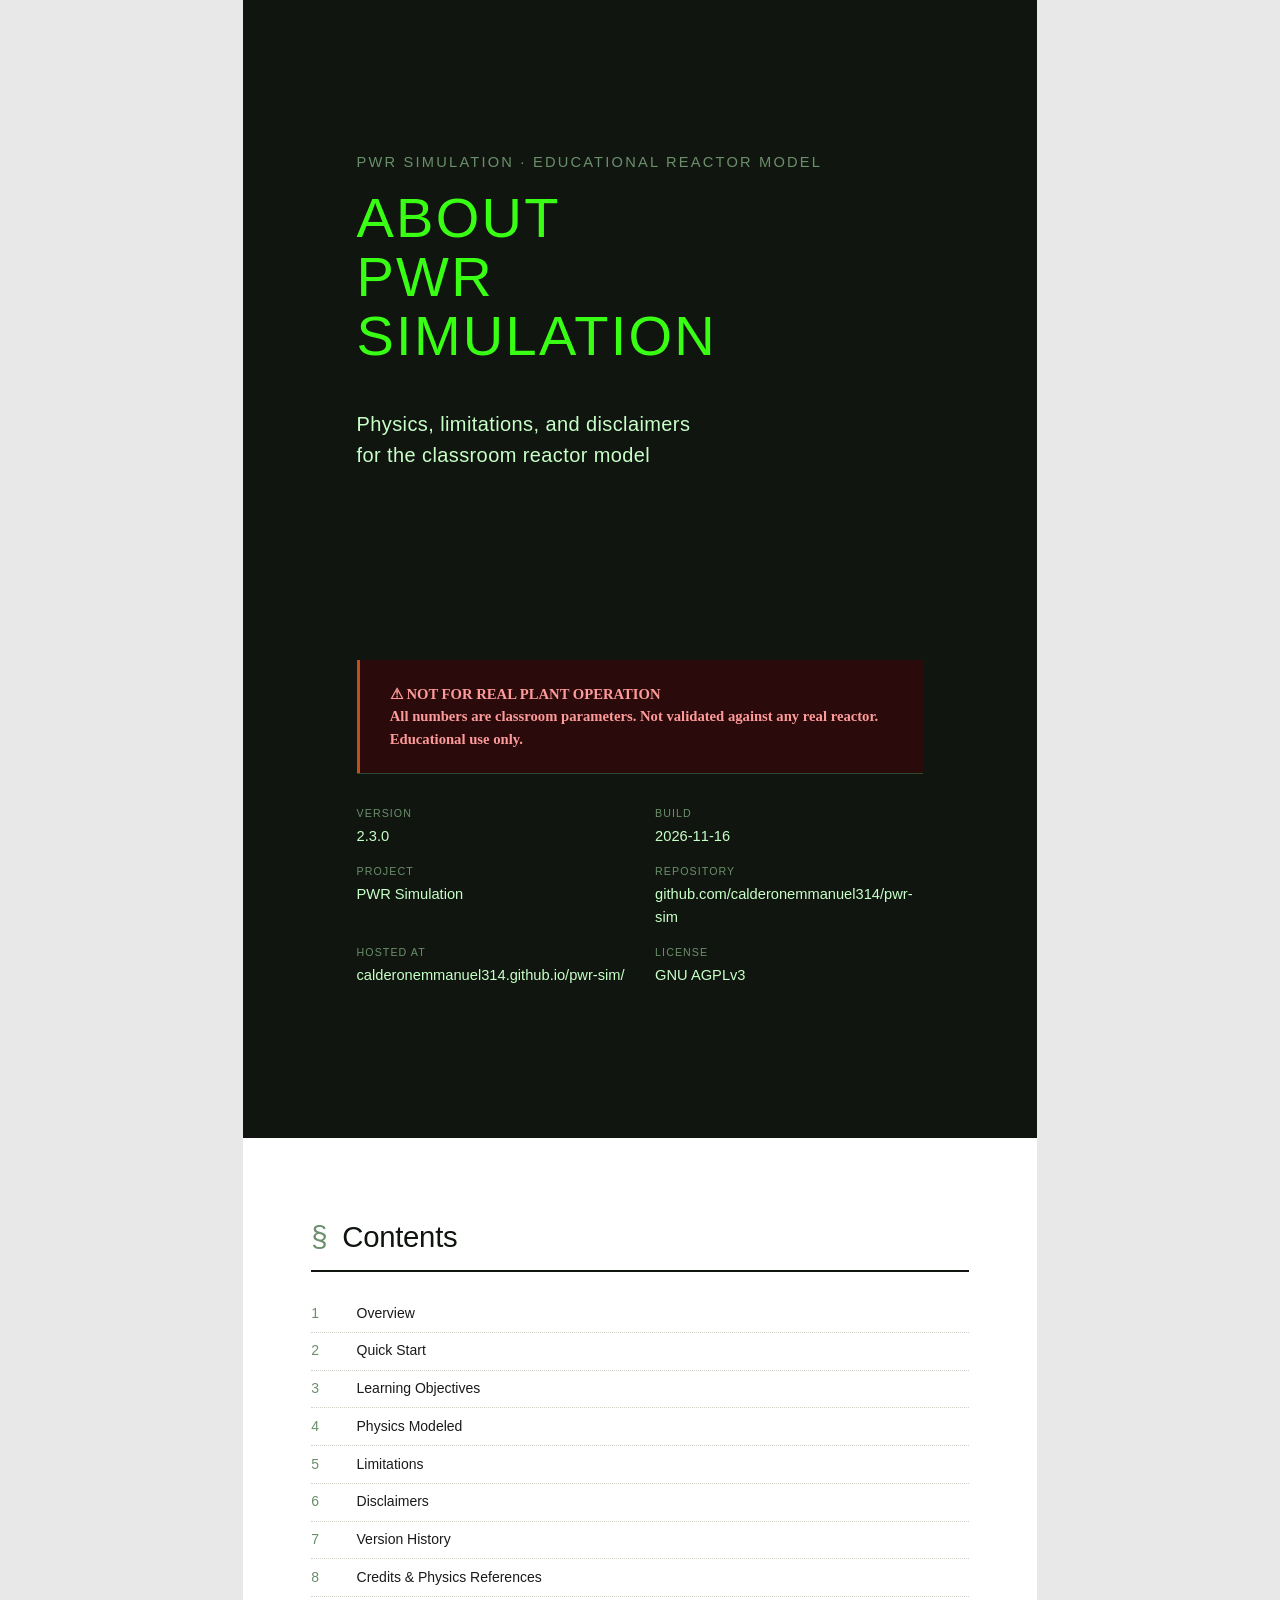
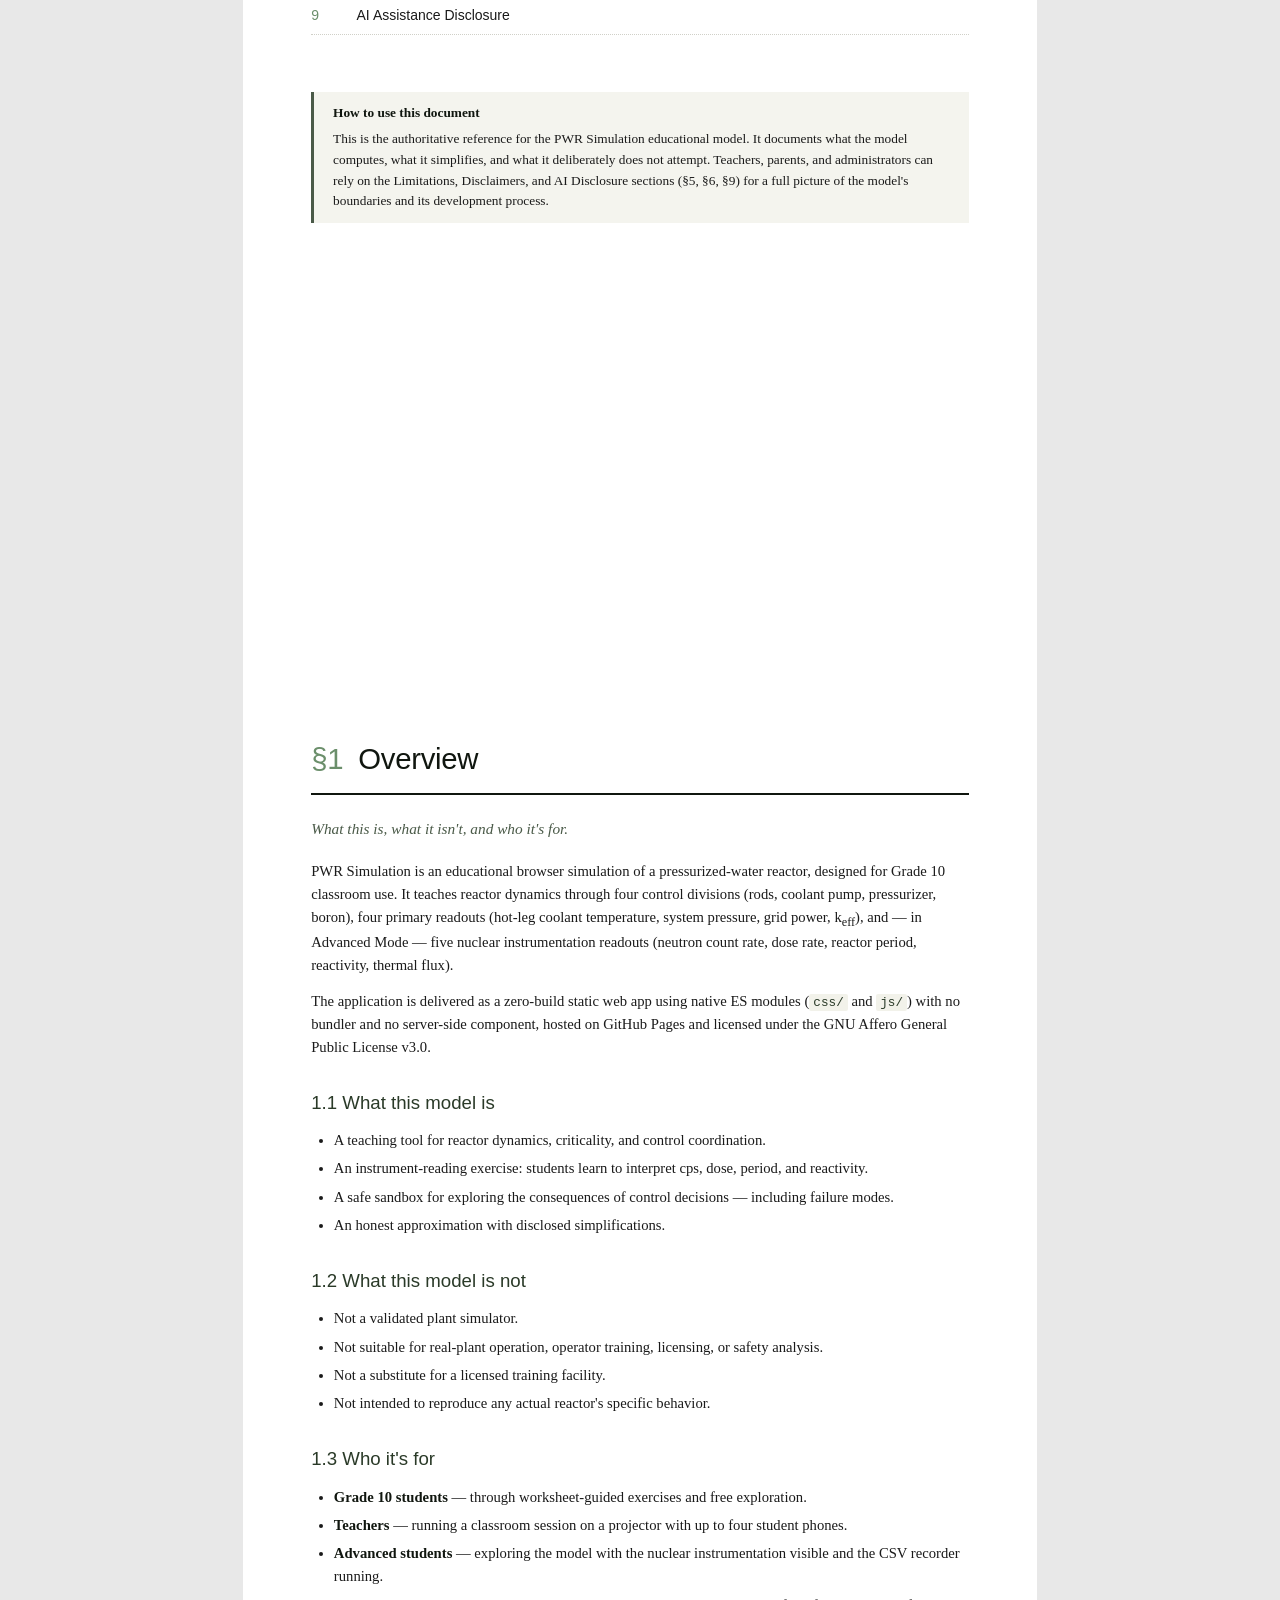
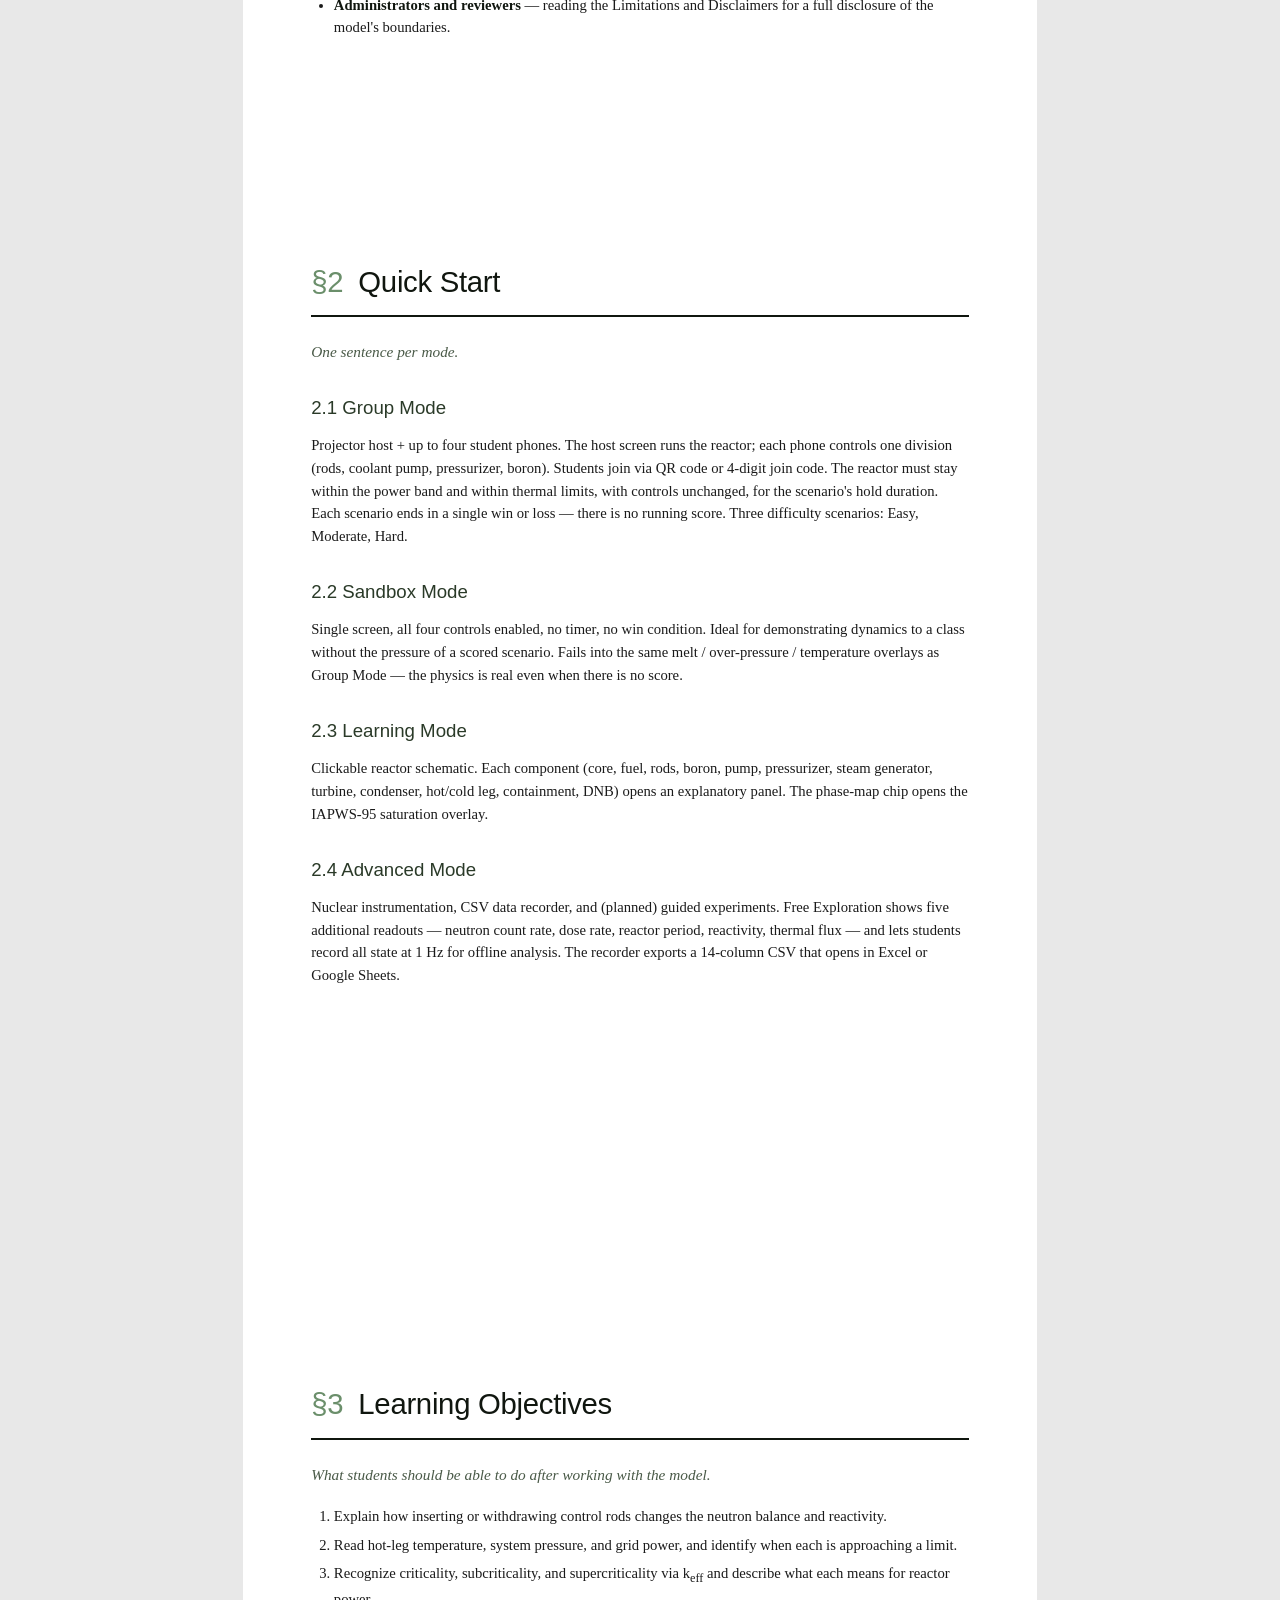
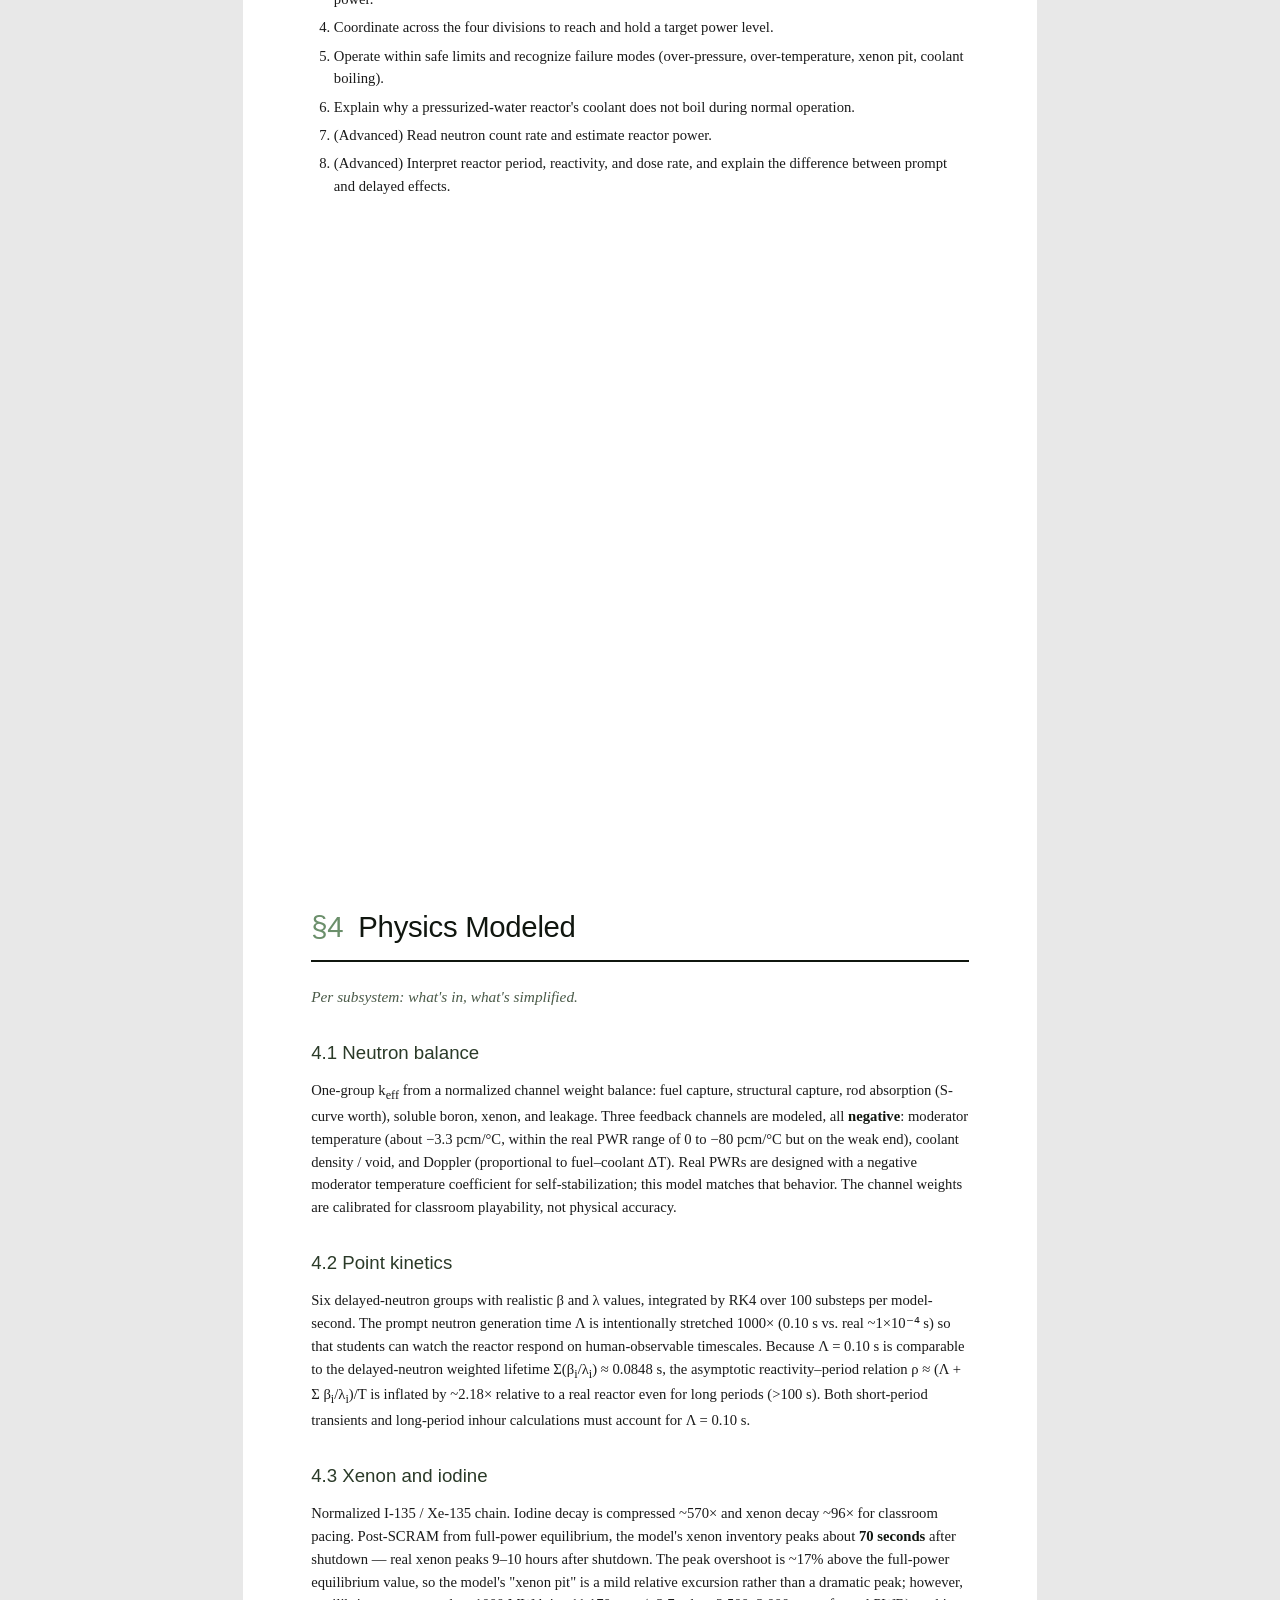
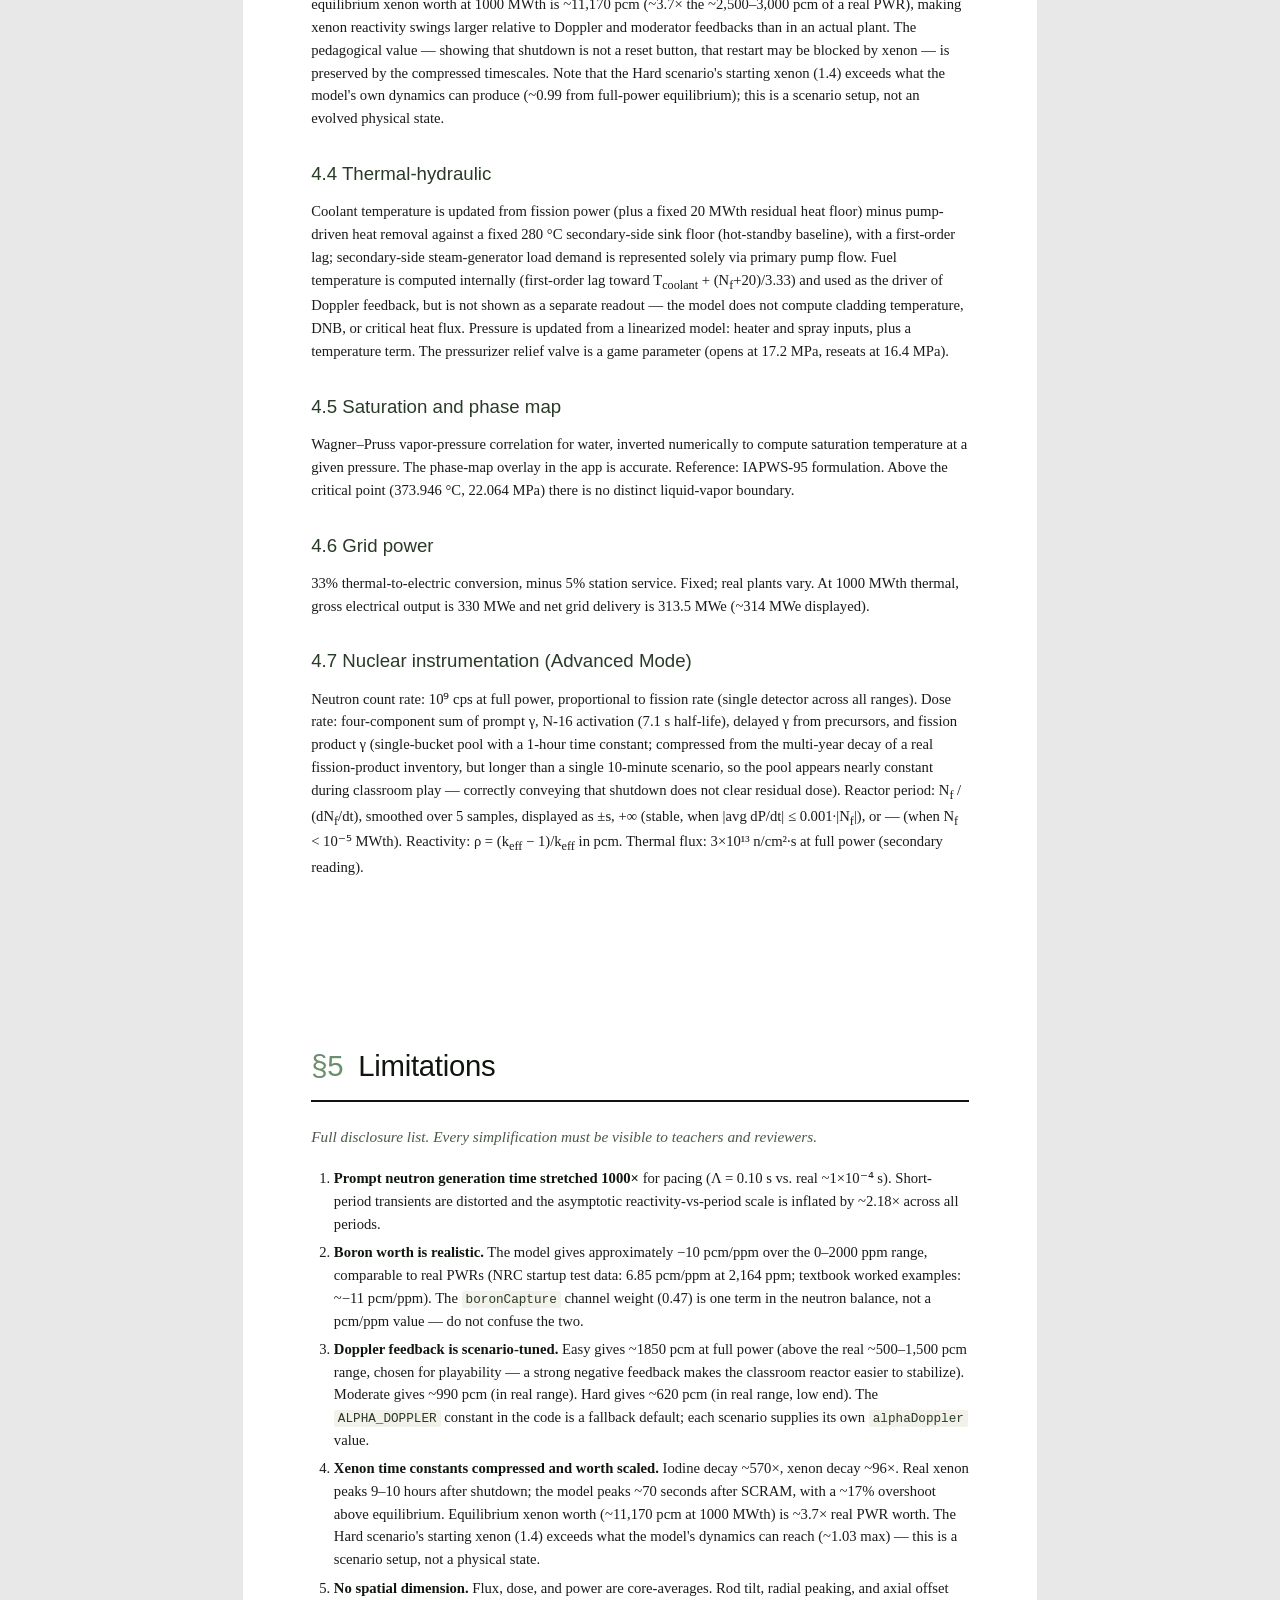
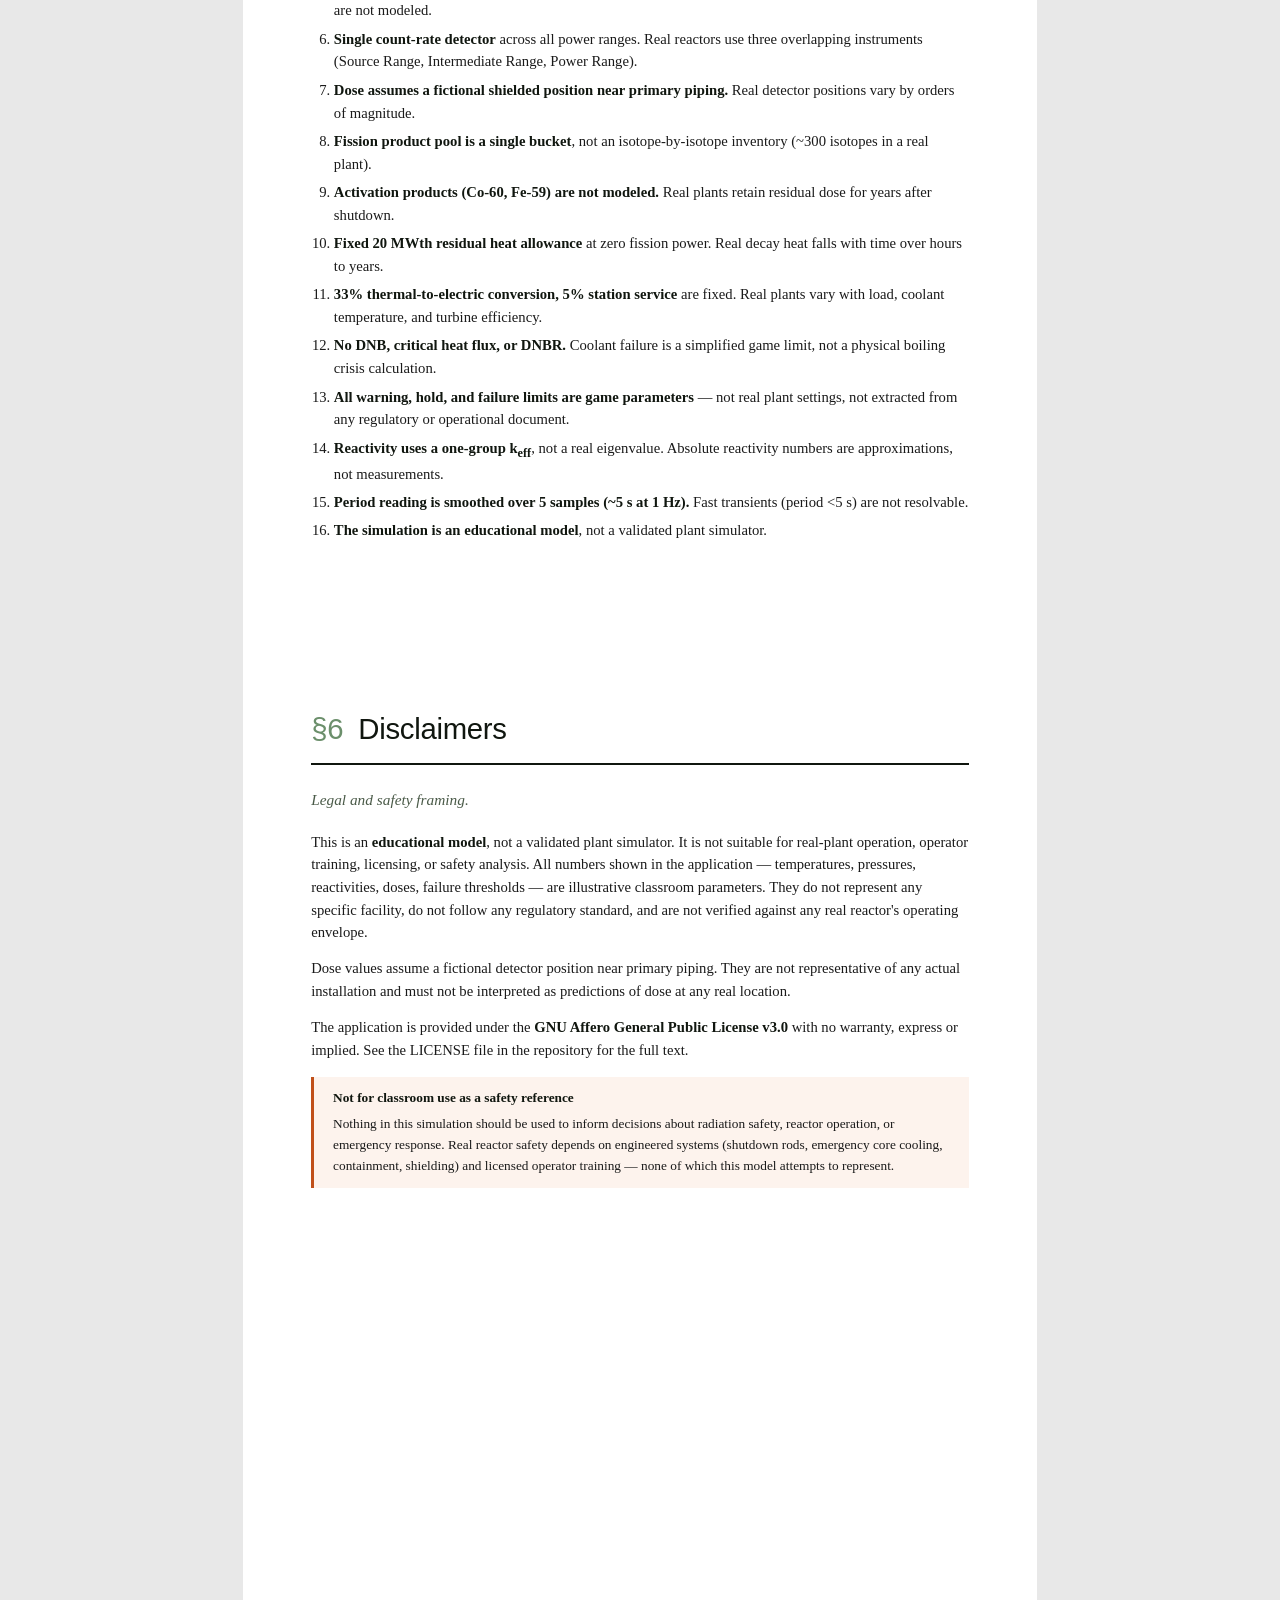
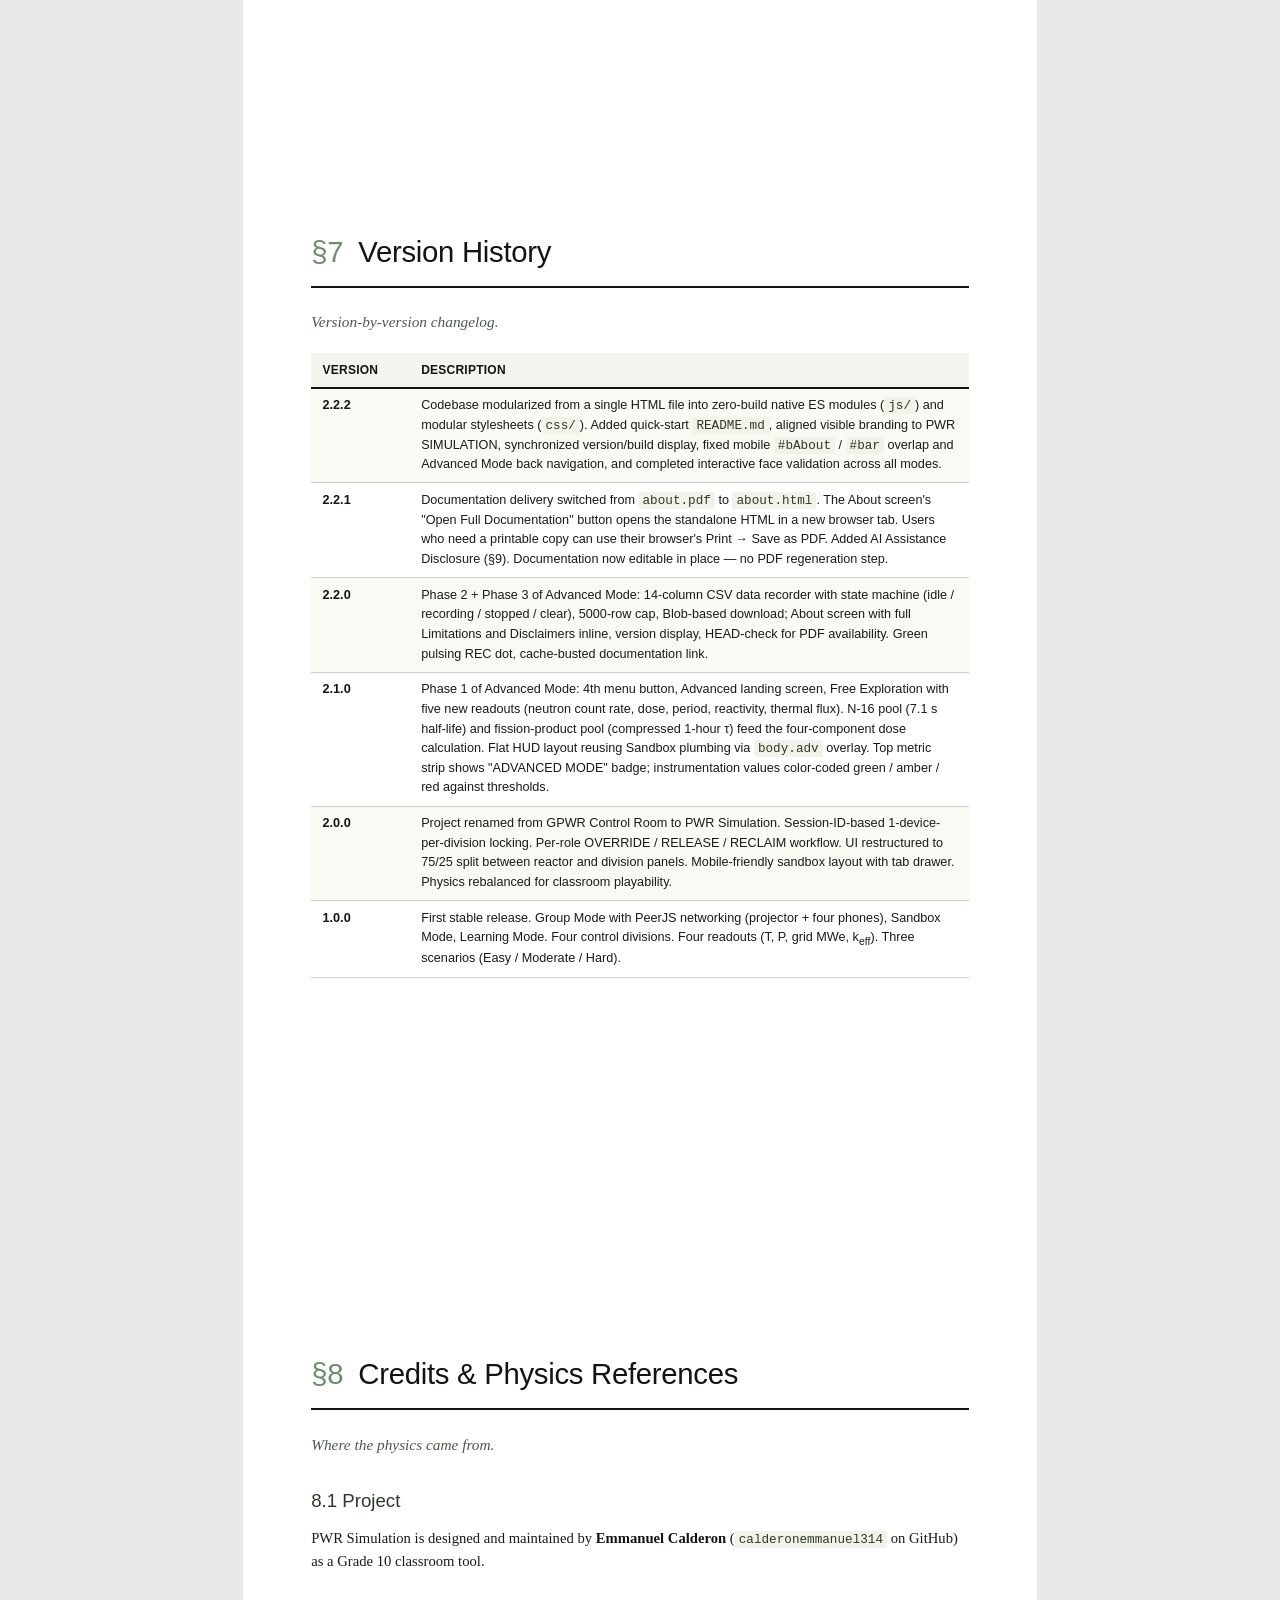
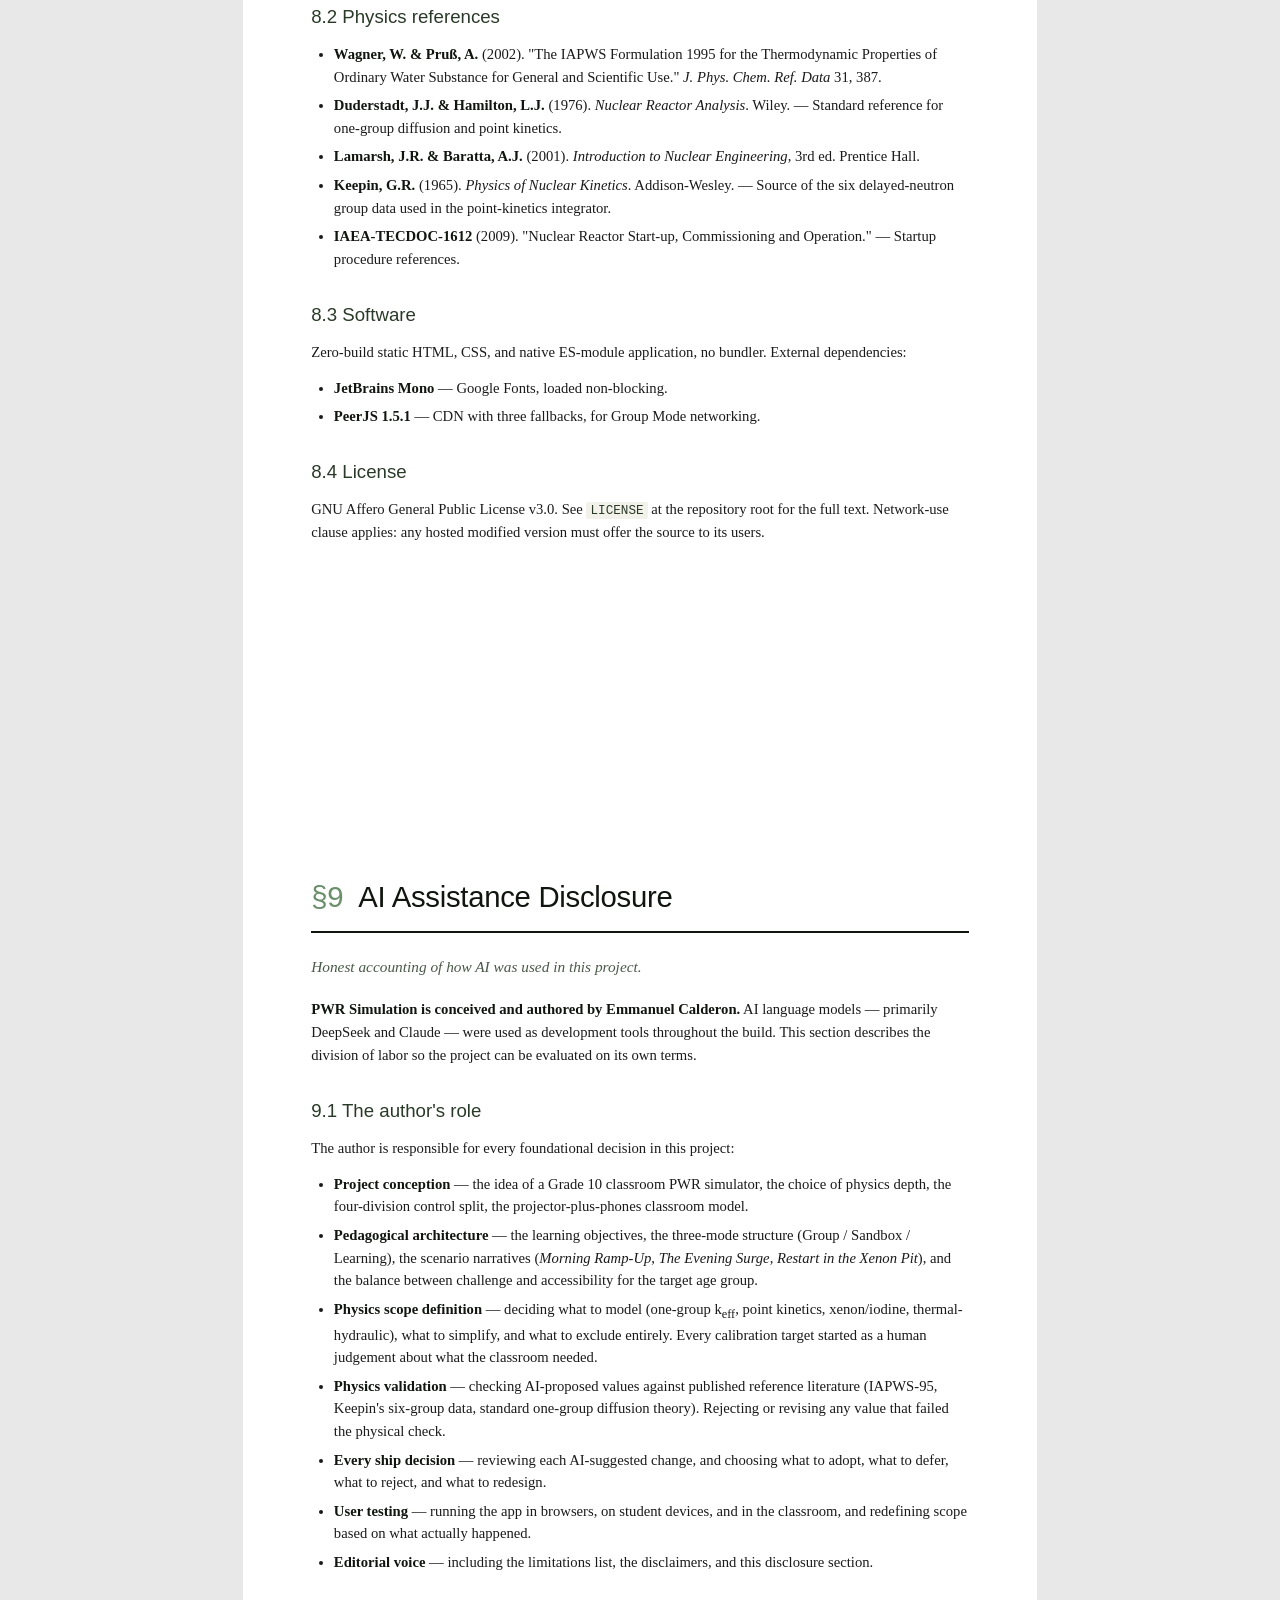
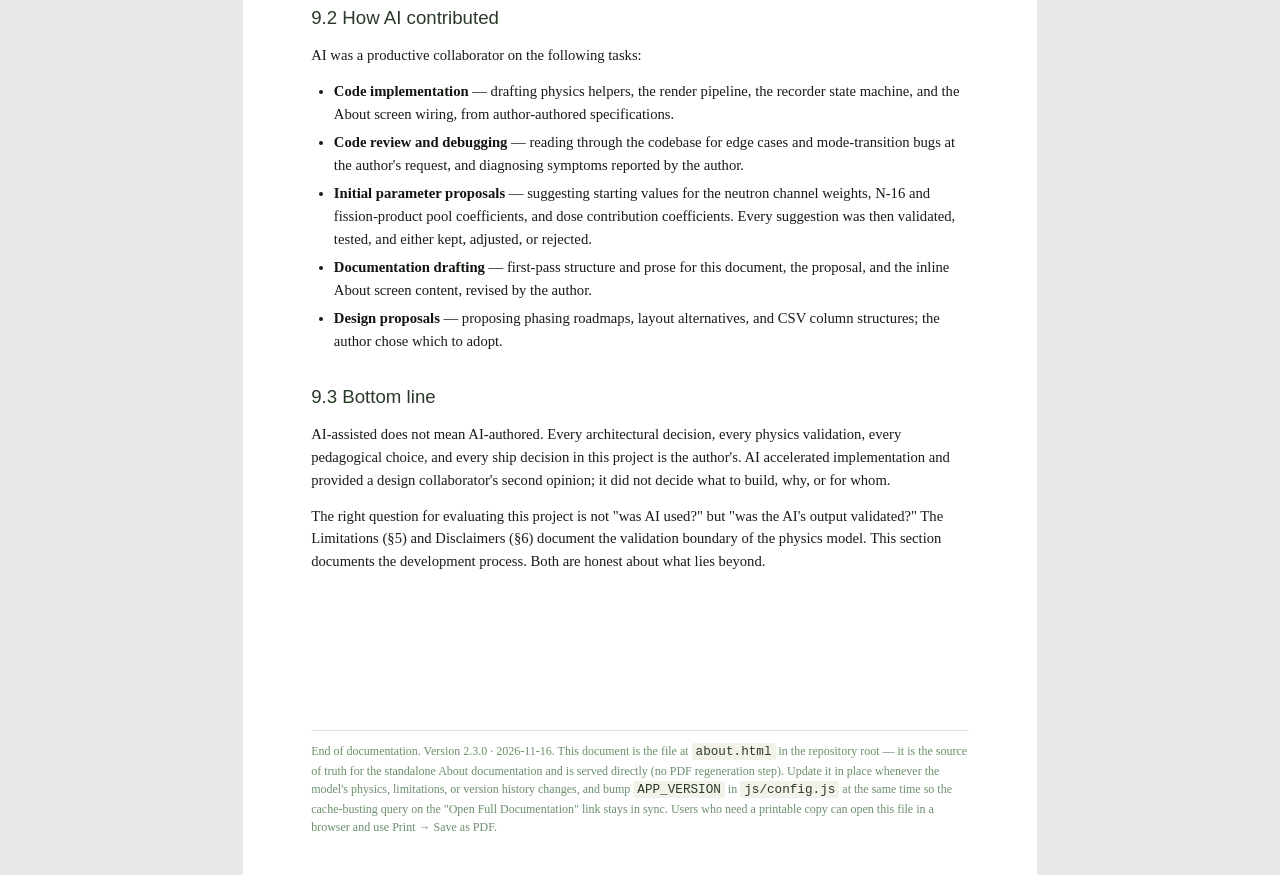
==== about.html @ 1489e822 "Update about.html" ====
<!DOCTYPE html>
<html lang="en">
<head>
<meta charset="utf-8">
<title>About PWR Simulation · Full Documentation</title>
<style>
@page { size: A4; margin: 20mm 18mm; }
@page :first { margin: 0; }
*{box-sizing:border-box}
html,body{margin:0;padding:0;background:#e8e8e8;color:#1a1a1a;
  font-family:'Charter','Georgia','Cambria','Times New Roman',serif;
  font-size:11pt;line-height:1.55}
.page{background:#fff;max-width:210mm;margin:0 auto;
  padding:20mm 18mm;min-height:297mm;page-break-after:always;position:relative}
.page:last-child{page-break-after:auto}
.cover{background:#10160f;color:#d8ffd8;display:flex;flex-direction:column;
  justify-content:center;padding:40mm 30mm;min-height:297mm;margin:0 auto;max-width:210mm}
.cover h1{font-family:Inter,Helvetica,Arial,sans-serif;font-size:42pt;font-weight:300;
  letter-spacing:.04em;margin:0 0 8mm 0;color:#39ff14;line-height:1.05}
.cover .subtitle{font-family:Inter,Helvetica,Arial,sans-serif;font-size:15pt;
  font-weight:400;color:#c8ffc8;margin:0 0 30mm 0;letter-spacing:.02em}
.cover .project{font-family:Inter,Helvetica,Arial,sans-serif;font-size:11pt;
  color:#6b8f6b;margin-bottom:4mm;letter-spacing:.15em;text-transform:uppercase}
.cover .meta{font-family:Inter,Helvetica,Arial,sans-serif;font-size:10pt;color:#9dbf9d;
  border-top:1px solid #2f4a2f;padding-top:8mm;margin-top:auto;
  display:grid;grid-template-columns:1fr 1fr;gap:4mm 8mm}
.cover .meta div{display:flex;flex-direction:column}
.cover .meta span:first-child{color:#6b8f6b;font-size:8pt;letter-spacing:.1em;
  text-transform:uppercase;margin-bottom:1mm}
.cover .meta span:last-child{color:#c8ffc8;font-size:11pt}
.cover .warn{background:#2a0a0a;border-left:3px solid #c0501a;
  padding:6mm 8mm;margin:20mm 0 0 0;color:#ff9a9a;font-weight:600;font-size:11pt}
h1,h2,h3,h4{font-family:Inter,Helvetica,Arial,sans-serif;color:#10160f;
  page-break-after:avoid;page-break-inside:avoid}
h1{font-size:22pt;font-weight:300;margin:0 0 6mm 0;padding-bottom:3mm;
  border-bottom:2px solid #10160f;letter-spacing:-.01em}
h1 .num{color:#6b8f6b;font-weight:300;margin-right:4mm}
h2{font-size:14pt;font-weight:500;margin:8mm 0 3mm 0;color:#2a3a28}
h3{font-size:11.5pt;font-weight:600;margin:6mm 0 2mm 0;color:#3a4a38}
p{margin:0 0 3.5mm 0;orphans:3;widows:3}
ul,ol{margin:0 0 3.5mm 0;padding-left:6mm}
li{margin-bottom:1.5mm}
strong{color:#10160f}
em{font-style:italic}
.toc{font-family:Inter,Helvetica,Arial,sans-serif;font-size:10.5pt}
.toc ol{list-style:none;padding:0;margin:0}
.toc ol > li{display:flex;justify-content:space-between;padding:2mm 0;
  border-bottom:1px dotted #d0d0c8;margin:0}
.toc ol > li .num{color:#6b8f6b;margin-right:4mm;min-width:8mm}
.toc ol > li .title{flex:1}
table{width:100%;border-collapse:collapse;font-family:Inter,Helvetica,Arial,sans-serif;
  font-size:9.5pt;margin:3mm 0 5mm 0;page-break-inside:avoid}
th,td{padding:2mm 3mm;text-align:left;border-bottom:1px solid #d0d0c8;vertical-align:top}
th{background:#f4f4ee;font-weight:600;color:#10160f;font-size:9pt;
  letter-spacing:.02em;text-transform:uppercase;border-bottom:2px solid #10160f}
tr:nth-child(even) td{background:#fafaf5}
code{font-family:'SF Mono','Menlo','Consolas',monospace;font-size:9.5pt;
  background:#f2f2ea;padding:1px 4px;border-radius:2px;color:#2a3a28}
pre{font-family:'SF Mono','Menlo','Consolas',monospace;font-size:9pt;line-height:1.45;
  background:#f7f7f0;border:1px solid #e0e0d5;border-left:3px solid #10160f;
  padding:3mm 4mm;margin:3mm 0 4mm 0;overflow-x:auto;page-break-inside:avoid;
  white-space:pre;color:#1a1a1a}
.callout{background:#f4f4ee;border-left:3px solid #4a5a48;padding:3mm 5mm;
  margin:4mm 0;font-size:10pt;page-break-inside:avoid}
.callout.warning{border-left-color:#c0501a;background:#fdf3ed}
.callout strong{display:block;margin-bottom:1.5mm;font-size:10pt}
.section-intro{font-size:11.5pt;color:#4a5a48;margin-bottom:5mm;font-style:italic}
.footnote{font-size:9pt;color:#6b8f6b;border-top:1px solid #e0e0d5;
  padding-top:3mm;margin-top:8mm}
@media print {
  body{background:#fff}
  .page{margin:0;padding:0}
  .cover{margin:0}
  a{color:inherit;text-decoration:none}
}
</style>
</head>
<body>

<!-- COVER -->
<div class="cover">
  <div class="project">PWR Simulation · Educational Reactor Model</div>
  <h1>ABOUT<br>PWR<br>SIMULATION</h1>
  <div class="subtitle">Physics, limitations, and disclaimers<br>for the classroom reactor model</div>
  <div class="warn">
    ⚠ NOT FOR REAL PLANT OPERATION<br>
    All numbers are classroom parameters. Not validated against any real reactor. Educational use only.
  </div>
  <div class="meta">
    <div><span>Version</span><span>2.3.0</span></div>
    <div><span>Build</span><span>2026-11-16</span></div>
    <div><span>Project</span><span>PWR Simulation</span></div>
    <div><span>Repository</span><span>github.com/calderonemmanuel314/pwr-sim</span></div>
    <div><span>Hosted at</span><span>calderonemmanuel314.github.io/pwr-sim/</span></div>
    <div><span>License</span><span>GNU AGPLv3</span></div>
  </div>
</div>

<!-- TOC -->
<div class="page">
  <h1><span class="num">§</span>Contents</h1>
  <div class="toc">
    <ol>
      <li><span class="num">1</span><span class="title">Overview</span></li>
      <li><span class="num">2</span><span class="title">Quick Start</span></li>
      <li><span class="num">3</span><span class="title">Learning Objectives</span></li>
      <li><span class="num">4</span><span class="title">Physics Modeled</span></li>
      <li><span class="num">5</span><span class="title">Limitations</span></li>
      <li><span class="num">6</span><span class="title">Disclaimers</span></li>
      <li><span class="num">7</span><span class="title">Version History</span></li>
      <li><span class="num">8</span><span class="title">Credits &amp; Physics References</span></li>
      <li><span class="num">9</span><span class="title">AI Assistance Disclosure</span></li>
    </ol>
  </div>
  <div class="callout" style="margin-top:15mm">
    <strong>How to use this document</strong>
    This is the authoritative reference for the PWR Simulation educational model. It documents what the model computes, what it simplifies, and what it deliberately does not attempt. Teachers, parents, and administrators can rely on the Limitations, Disclaimers, and AI Disclosure sections (§5, §6, §9) for a full picture of the model's boundaries and its development process.
  </div>
</div>

<!-- §1 -->
<div class="page">
  <h1><span class="num">§1</span>Overview</h1>
  <p class="section-intro">What this is, what it isn't, and who it's for.</p>
  <p>PWR Simulation is an educational browser simulation of a pressurized-water reactor, designed for Grade 10 classroom use. It teaches reactor dynamics through four control divisions (rods, coolant pump, pressurizer, boron), four primary readouts (hot-leg coolant temperature, system pressure, grid power, k<sub>eff</sub>), and — in Advanced Mode — five nuclear instrumentation readouts (neutron count rate, dose rate, reactor period, reactivity, thermal flux).</p>
  <p>The application is delivered as a zero-build static web app using native ES modules (<code>css/</code> and <code>js/</code>) with no bundler and no server-side component, hosted on GitHub Pages and licensed under the GNU Affero General Public License v3.0.</p>
  <h2>1.1 What this model is</h2>
  <ul>
    <li>A teaching tool for reactor dynamics, criticality, and control coordination.</li>
    <li>An instrument-reading exercise: students learn to interpret cps, dose, period, and reactivity.</li>
    <li>A safe sandbox for exploring the consequences of control decisions — including failure modes.</li>
    <li>An honest approximation with disclosed simplifications.</li>
  </ul>
  <h2>1.2 What this model is not</h2>
  <ul>
    <li>Not a validated plant simulator.</li>
    <li>Not suitable for real-plant operation, operator training, licensing, or safety analysis.</li>
    <li>Not a substitute for a licensed training facility.</li>
    <li>Not intended to reproduce any actual reactor's specific behavior.</li>
  </ul>
  <h2>1.3 Who it's for</h2>
  <ul>
    <li><strong>Grade 10 students</strong> — through worksheet-guided exercises and free exploration.</li>
    <li><strong>Teachers</strong> — running a classroom session on a projector with up to four student phones.</li>
    <li><strong>Advanced students</strong> — exploring the model with the nuclear instrumentation visible and the CSV recorder running.</li>
    <li><strong>Administrators and reviewers</strong> — reading the Limitations and Disclaimers for a full disclosure of the model's boundaries.</li>
  </ul>
</div>

<!-- §2 -->
<div class="page">
  <h1><span class="num">§2</span>Quick Start</h1>
  <p class="section-intro">One sentence per mode.</p>
  <h2>2.1 Group Mode</h2>
  <p>Projector host + up to four student phones. The host screen runs the reactor; each phone controls one division (rods, coolant pump, pressurizer, boron). Students join via QR code or 4-digit join code. The reactor must stay within the power band and within thermal limits, with controls unchanged, for the scenario's hold duration. Each scenario ends in a single win or loss — there is no running score. Three difficulty scenarios: Easy, Moderate, Hard.</p>
  <h2>2.2 Sandbox Mode</h2>
  <p>Single screen, all four controls enabled, no timer, no win condition. Ideal for demonstrating dynamics to a class without the pressure of a scored scenario. Fails into the same melt / over-pressure / temperature overlays as Group Mode — the physics is real even when there is no score.</p>
  <h2>2.3 Learning Mode</h2>
  <p>Clickable reactor schematic. Each component (core, fuel, rods, boron, pump, pressurizer, steam generator, turbine, condenser, hot/cold leg, containment, DNB) opens an explanatory panel. The phase-map chip opens the IAPWS-95 saturation overlay.</p>
  <h2>2.4 Advanced Mode</h2>
  <p>Nuclear instrumentation, CSV data recorder, and (planned) guided experiments. Free Exploration shows five additional readouts — neutron count rate, dose rate, reactor period, reactivity, thermal flux — and lets students record all state at 1 Hz for offline analysis. The recorder exports a 14-column CSV that opens in Excel or Google Sheets.</p>
</div>

<!-- §3 -->
<div class="page">
  <h1><span class="num">§3</span>Learning Objectives</h1>
  <p class="section-intro">What students should be able to do after working with the model.</p>
  <ol>
    <li>Explain how inserting or withdrawing control rods changes the neutron balance and reactivity.</li>
    <li>Read hot-leg temperature, system pressure, and grid power, and identify when each is approaching a limit.</li>
    <li>Recognize criticality, subcriticality, and supercriticality via k<sub>eff</sub> and describe what each means for reactor power.</li>
    <li>Coordinate across the four divisions to reach and hold a target power level.</li>
    <li>Operate within safe limits and recognize failure modes (over-pressure, over-temperature, xenon pit, coolant boiling).</li>
    <li>Explain why a pressurized-water reactor's coolant does not boil during normal operation.</li>
    <li>(Advanced) Read neutron count rate and estimate reactor power.</li>
    <li>(Advanced) Interpret reactor period, reactivity, and dose rate, and explain the difference between prompt and delayed effects.</li>
  </ol>
</div>

<!-- §4 -->
<div class="page">
  <h1><span class="num">§4</span>Physics Modeled</h1>
  <p class="section-intro">Per subsystem: what's in, what's simplified.</p>
  <h2>4.1 Neutron balance</h2>
  <p>One-group k<sub>eff</sub> from a normalized channel weight balance: fuel capture, structural capture, rod absorption (S-curve worth), soluble boron, xenon, and leakage. Three feedback channels are modeled, all <strong>negative</strong>: moderator temperature (about −3.3 pcm/°C, within the real PWR range of 0 to −80 pcm/°C but on the weak end), coolant density / void, and Doppler (proportional to fuel–coolant ΔT). Real PWRs are designed with a negative moderator temperature coefficient for self-stabilization; this model matches that behavior. The channel weights are calibrated for classroom playability, not physical accuracy.</p>
  <h2>4.2 Point kinetics</h2>
  <p>Six delayed-neutron groups with realistic β and λ values, integrated by RK4 over 100 substeps per model-second. The prompt neutron generation time Λ is intentionally stretched 1000× (0.10 s vs. real ~1×10⁻⁴ s) so that students can watch the reactor respond on human-observable timescales. Because Λ = 0.10 s is comparable to the delayed-neutron weighted lifetime Σ(β<sub>i</sub>/λ<sub>i</sub>) ≈ 0.0848 s, the asymptotic reactivity–period relation ρ ≈ (Λ + Σ β<sub>i</sub>/λ<sub>i</sub>)/T is inflated by ~2.18× relative to a real reactor even for long periods (&gt;100 s). Both short-period transients and long-period inhour calculations must account for Λ = 0.10 s.</p>
  <h2>4.3 Xenon and iodine</h2>
  <p>Normalized I-135 / Xe-135 chain. Iodine decay is compressed ~570× and xenon decay ~96× for classroom pacing. Post-SCRAM from full-power equilibrium, the model's xenon inventory peaks about <strong>70 seconds</strong> after shutdown — real xenon peaks 9–10 hours after shutdown. The peak overshoot is ~17% above the full-power equilibrium value, so the model's "xenon pit" is a mild relative excursion rather than a dramatic peak; however, equilibrium xenon worth at 1000 MWth is ~11,170 pcm (~3.7× the ~2,500–3,000 pcm of a real PWR), making xenon reactivity swings larger relative to Doppler and moderator feedbacks than in an actual plant. The pedagogical value — showing that shutdown is not a reset button, that restart may be blocked by xenon — is preserved by the compressed timescales. Note that the Hard scenario's starting xenon (1.4) exceeds what the model's own dynamics can produce (~0.99 from full-power equilibrium); this is a scenario setup, not an evolved physical state.</p>
  <h2>4.4 Thermal-hydraulic</h2>
  <p>Coolant temperature is updated from fission power (plus a fixed 20 MWth residual heat floor) minus pump-driven heat removal against a fixed 280 °C secondary-side sink floor (hot-standby baseline), with a first-order lag; secondary-side steam-generator load demand is represented solely via primary pump flow. Fuel temperature is computed internally (first-order lag toward T<sub>coolant</sub> + (N<sub>f</sub>+20)/3.33) and used as the driver of Doppler feedback, but is not shown as a separate readout — the model does not compute cladding temperature, DNB, or critical heat flux. Pressure is updated from a linearized model: heater and spray inputs, plus a temperature term. The pressurizer relief valve is a game parameter (opens at 17.2 MPa, reseats at 16.4 MPa).</p>
  <h2>4.5 Saturation and phase map</h2>
  <p>Wagner–Pruss vapor-pressure correlation for water, inverted numerically to compute saturation temperature at a given pressure. The phase-map overlay in the app is accurate. Reference: IAPWS-95 formulation. Above the critical point (373.946 °C, 22.064 MPa) there is no distinct liquid-vapor boundary.</p>
  <h2>4.6 Grid power</h2>
  <p>33% thermal-to-electric conversion, minus 5% station service. Fixed; real plants vary. At 1000 MWth thermal, gross electrical output is 330 MWe and net grid delivery is 313.5 MWe (~314 MWe displayed).</p>
  <h2>4.7 Nuclear instrumentation (Advanced Mode)</h2>
  <p>Neutron count rate: 10⁹ cps at full power, proportional to fission rate (single detector across all ranges). Dose rate: four-component sum of prompt γ, N-16 activation (7.1 s half-life), delayed γ from precursors, and fission product γ (single-bucket pool with a 1-hour time constant; compressed from the multi-year decay of a real fission-product inventory, but longer than a single 10-minute scenario, so the pool appears nearly constant during classroom play — correctly conveying that shutdown does not clear residual dose). Reactor period: N<sub>f</sub> / (dN<sub>f</sub>/dt), smoothed over 5 samples, displayed as ±s, +∞ (stable, when |avg dP/dt| ≤ 0.001·|N<sub>f</sub>|), or — (when N<sub>f</sub> &lt; 10⁻⁵ MWth). Reactivity: ρ = (k<sub>eff</sub> − 1)/k<sub>eff</sub> in pcm. Thermal flux: 3×10¹³ n/cm²·s at full power (secondary reading).</p>
</div>

<!-- §5 -->
<div class="page">
  <h1><span class="num">§5</span>Limitations</h1>
  <p class="section-intro">Full disclosure list. Every simplification must be visible to teachers and reviewers.</p>
  <ol>
    <li><strong>Prompt neutron generation time stretched 1000×</strong> for pacing (Λ = 0.10 s vs. real ~1×10⁻⁴ s). Short-period transients are distorted and the asymptotic reactivity-vs-period scale is inflated by ~2.18× across all periods.</li>
    <li><strong>Boron worth is realistic.</strong> The model gives approximately −10 pcm/ppm over the 0–2000 ppm range, comparable to real PWRs (NRC startup test data: 6.85 pcm/ppm at 2,164 ppm; textbook worked examples: ~−11 pcm/ppm). The <code>boronCapture</code> channel weight (0.47) is one term in the neutron balance, not a pcm/ppm value — do not confuse the two.</li>
    <li><strong>Doppler feedback is scenario-tuned.</strong> Easy gives ~1850 pcm at full power (above the real ~500–1,500 pcm range, chosen for playability — a strong negative feedback makes the classroom reactor easier to stabilize). Moderate gives ~990 pcm (in real range). Hard gives ~620 pcm (in real range, low end). The <code>ALPHA_DOPPLER</code> constant in the code is a fallback default; each scenario supplies its own <code>alphaDoppler</code> value.</li>
    <li><strong>Xenon time constants compressed and worth scaled.</strong> Iodine decay ~570×, xenon decay ~96×. Real xenon peaks 9–10 hours after shutdown; the model peaks ~70 seconds after SCRAM, with a ~17% overshoot above equilibrium. Equilibrium xenon worth (~11,170 pcm at 1000 MWth) is ~3.7× real PWR worth. The Hard scenario's starting xenon (1.4) exceeds what the model's dynamics can reach (~1.03 max) — this is a scenario setup, not a physical state.</li>
    <li><strong>No spatial dimension.</strong> Flux, dose, and power are core-averages. Rod tilt, radial peaking, and axial offset are not modeled.</li>
    <li><strong>Single count-rate detector</strong> across all power ranges. Real reactors use three overlapping instruments (Source Range, Intermediate Range, Power Range).</li>
    <li><strong>Dose assumes a fictional shielded position near primary piping.</strong> Real detector positions vary by orders of magnitude.</li>
    <li><strong>Fission product pool is a single bucket</strong>, not an isotope-by-isotope inventory (~300 isotopes in a real plant).</li>
    <li><strong>Activation products (Co-60, Fe-59) are not modeled.</strong> Real plants retain residual dose for years after shutdown.</li>
    <li><strong>Fixed 20 MWth residual heat allowance</strong> at zero fission power. Real decay heat falls with time over hours to years.</li>
    <li><strong>33% thermal-to-electric conversion, 5% station service</strong> are fixed. Real plants vary with load, coolant temperature, and turbine efficiency.</li>
    <li><strong>No DNB, critical heat flux, or DNBR.</strong> Coolant failure is a simplified game limit, not a physical boiling crisis calculation.</li>
    <li><strong>All warning, hold, and failure limits are game parameters</strong> — not real plant settings, not extracted from any regulatory or operational document.</li>
    <li><strong>Reactivity uses a one-group k<sub>eff</sub></strong>, not a real eigenvalue. Absolute reactivity numbers are approximations, not measurements.</li>
    <li><strong>Period reading is smoothed over 5 samples (~5 s at 1 Hz).</strong> Fast transients (period &lt;5 s) are not resolvable.</li>
    <li><strong>The simulation is an educational model</strong>, not a validated plant simulator.</li>
  </ol>
</div>

<!-- §6 -->
<div class="page">
  <h1><span class="num">§6</span>Disclaimers</h1>
  <p class="section-intro">Legal and safety framing.</p>
  <p>This is an <strong>educational model</strong>, not a validated plant simulator. It is not suitable for real-plant operation, operator training, licensing, or safety analysis. All numbers shown in the application — temperatures, pressures, reactivities, doses, failure thresholds — are illustrative classroom parameters. They do not represent any specific facility, do not follow any regulatory standard, and are not verified against any real reactor's operating envelope.</p>
  <p>Dose values assume a fictional detector position near primary piping. They are not representative of any actual installation and must not be interpreted as predictions of dose at any real location.</p>
  <p>The application is provided under the <strong>GNU Affero General Public License v3.0</strong> with no warranty, express or implied. See the LICENSE file in the repository for the full text.</p>
  <div class="callout warning">
    <strong>Not for classroom use as a safety reference</strong>
    Nothing in this simulation should be used to inform decisions about radiation safety, reactor operation, or emergency response. Real reactor safety depends on engineered systems (shutdown rods, emergency core cooling, containment, shielding) and licensed operator training — none of which this model attempts to represent.
  </div>
</div>

<!-- §7 -->
<div class="page">
  <h1><span class="num">§7</span>Version History</h1>
  <p class="section-intro">Version-by-version changelog.</p>
  <table>
    <tr><th style="width:15%">Version</th><th>Description</th></tr>
    <tr><td><strong>2.2.2</strong></td><td>Codebase modularized from a single HTML file into zero-build native ES modules (<code>js/</code>) and modular stylesheets (<code>css/</code>). Added quick-start <code>README.md</code>, aligned visible branding to PWR SIMULATION, synchronized version/build display, fixed mobile <code>#bAbout</code> / <code>#bar</code> overlap and Advanced Mode back navigation, and completed interactive face validation across all modes.</td></tr>
    <tr><td><strong>2.2.1</strong></td><td>Documentation delivery switched from <code>about.pdf</code> to <code>about.html</code>. The About screen's "Open Full Documentation" button opens the standalone HTML in a new browser tab. Users who need a printable copy can use their browser's Print → Save as PDF. Added AI Assistance Disclosure (§9). Documentation now editable in place — no PDF regeneration step.</td></tr>
    <tr><td><strong>2.2.0</strong></td><td>Phase 2 + Phase 3 of Advanced Mode: 14-column CSV data recorder with state machine (idle / recording / stopped / clear), 5000-row cap, Blob-based download; About screen with full Limitations and Disclaimers inline, version display, HEAD-check for PDF availability. Green pulsing REC dot, cache-busted documentation link.</td></tr>
    <tr><td><strong>2.1.0</strong></td><td>Phase 1 of Advanced Mode: 4th menu button, Advanced landing screen, Free Exploration with five new readouts (neutron count rate, dose, period, reactivity, thermal flux). N-16 pool (7.1 s half-life) and fission-product pool (compressed 1-hour τ) feed the four-component dose calculation. Flat HUD layout reusing Sandbox plumbing via <code>body.adv</code> overlay. Top metric strip shows "ADVANCED MODE" badge; instrumentation values color-coded green / amber / red against thresholds.</td></tr>
    <tr><td><strong>2.0.0</strong></td><td>Project renamed from GPWR Control Room to PWR Simulation. Session-ID-based 1-device-per-division locking. Per-role OVERRIDE / RELEASE / RECLAIM workflow. UI restructured to 75/25 split between reactor and division panels. Mobile-friendly sandbox layout with tab drawer. Physics rebalanced for classroom playability.</td></tr>
    <tr><td><strong>1.0.0</strong></td><td>First stable release. Group Mode with PeerJS networking (projector + four phones), Sandbox Mode, Learning Mode. Four control divisions. Four readouts (T, P, grid MWe, k<sub>eff</sub>). Three scenarios (Easy / Moderate / Hard).</td></tr>
  </table>
</div>

<!-- §8 -->
<div class="page">
  <h1><span class="num">§8</span>Credits &amp; Physics References</h1>
  <p class="section-intro">Where the physics came from.</p>
  <h2>8.1 Project</h2>
  <p>PWR Simulation is designed and maintained by <strong>Emmanuel Calderon</strong> (<code>calderonemmanuel314</code> on GitHub) as a Grade 10 classroom tool.</p>
  <h2>8.2 Physics references</h2>
  <ul>
    <li><strong>Wagner, W. &amp; Pruß, A.</strong> (2002). "The IAPWS Formulation 1995 for the Thermodynamic Properties of Ordinary Water Substance for General and Scientific Use." <em>J. Phys. Chem. Ref. Data</em> 31, 387.</li>
    <li><strong>Duderstadt, J.J. &amp; Hamilton, L.J.</strong> (1976). <em>Nuclear Reactor Analysis</em>. Wiley. — Standard reference for one-group diffusion and point kinetics.</li>
    <li><strong>Lamarsh, J.R. &amp; Baratta, A.J.</strong> (2001). <em>Introduction to Nuclear Engineering</em>, 3rd ed. Prentice Hall.</li>
    <li><strong>Keepin, G.R.</strong> (1965). <em>Physics of Nuclear Kinetics</em>. Addison-Wesley. — Source of the six delayed-neutron group data used in the point-kinetics integrator.</li>
    <li><strong>IAEA-TECDOC-1612</strong> (2009). "Nuclear Reactor Start-up, Commissioning and Operation." — Startup procedure references.</li>
  </ul>
  <h2>8.3 Software</h2>
  <p>Zero-build static HTML, CSS, and native ES-module application, no bundler. External dependencies:</p>
  <ul>
    <li><strong>JetBrains Mono</strong> — Google Fonts, loaded non-blocking.</li>
    <li><strong>PeerJS 1.5.1</strong> — CDN with three fallbacks, for Group Mode networking.</li>
  </ul>
  <h2>8.4 License</h2>
  <p>GNU Affero General Public License v3.0. See <code>LICENSE</code> at the repository root for the full text. Network-use clause applies: any hosted modified version must offer the source to its users.</p>
</div>

<!-- §9 -->
<div class="page">
  <h1><span class="num">§9</span>AI Assistance Disclosure</h1>
  <p class="section-intro">Honest accounting of how AI was used in this project.</p>
  <p><strong>PWR Simulation is conceived and authored by Emmanuel Calderon.</strong> AI language models — primarily DeepSeek and Claude — were used as development tools throughout the build. This section describes the division of labor so the project can be evaluated on its own terms.</p>
  <h2>9.1 The author's role</h2>
  <p>The author is responsible for every foundational decision in this project:</p>
  <ul>
    <li><strong>Project conception</strong> — the idea of a Grade 10 classroom PWR simulator, the choice of physics depth, the four-division control split, the projector-plus-phones classroom model.</li>
    <li><strong>Pedagogical architecture</strong> — the learning objectives, the three-mode structure (Group / Sandbox / Learning), the scenario narratives (<em>Morning Ramp-Up</em>, <em>The Evening Surge</em>, <em>Restart in the Xenon Pit</em>), and the balance between challenge and accessibility for the target age group.</li>
    <li><strong>Physics scope definition</strong> — deciding what to model (one-group k<sub>eff</sub>, point kinetics, xenon/iodine, thermal-hydraulic), what to simplify, and what to exclude entirely. Every calibration target started as a human judgement about what the classroom needed.</li>
    <li><strong>Physics validation</strong> — checking AI-proposed values against published reference literature (IAPWS-95, Keepin's six-group data, standard one-group diffusion theory). Rejecting or revising any value that failed the physical check.</li>
    <li><strong>Every ship decision</strong> — reviewing each AI-suggested change, and choosing what to adopt, what to defer, what to reject, and what to redesign.</li>
    <li><strong>User testing</strong> — running the app in browsers, on student devices, and in the classroom, and redefining scope based on what actually happened.</li>
    <li><strong>Editorial voice</strong> — including the limitations list, the disclaimers, and this disclosure section.</li>
  </ul>
  <h2>9.2 How AI contributed</h2>
  <p>AI was a productive collaborator on the following tasks:</p>
  <ul>
    <li><strong>Code implementation</strong> — drafting physics helpers, the render pipeline, the recorder state machine, and the About screen wiring, from author-authored specifications.</li>
    <li><strong>Code review and debugging</strong> — reading through the codebase for edge cases and mode-transition bugs at the author's request, and diagnosing symptoms reported by the author.</li>
    <li><strong>Initial parameter proposals</strong> — suggesting starting values for the neutron channel weights, N-16 and fission-product pool coefficients, and dose contribution coefficients. Every suggestion was then validated, tested, and either kept, adjusted, or rejected.</li>
    <li><strong>Documentation drafting</strong> — first-pass structure and prose for this document, the proposal, and the inline About screen content, revised by the author.</li>
    <li><strong>Design proposals</strong> — proposing phasing roadmaps, layout alternatives, and CSV column structures; the author chose which to adopt.</li>
  </ul>
  <h2>9.3 Bottom line</h2>
  <p>AI-assisted does not mean AI-authored. Every architectural decision, every physics validation, every pedagogical choice, and every ship decision in this project is the author's. AI accelerated implementation and provided a design collaborator's second opinion; it did not decide what to build, why, or for whom.</p>
  <p>The right question for evaluating this project is not "was AI used?" but "was the AI's output validated?" The Limitations (§5) and Disclaimers (§6) document the validation boundary of the physics model. This section documents the development process. Both are honest about what lies beyond.</p>
</div>

<div class="page" style="min-height:auto;padding:10mm 18mm">
  <div class="footnote">
    End of documentation. Version 2.3.0 · 2026-11-16. This document is the file at <code>about.html</code> in the repository root — it is the source of truth for the standalone About documentation and is served directly (no PDF regeneration step). Update it in place whenever the model's physics, limitations, or version history changes, and bump <code>APP_VERSION</code> in <code>js/config.js</code> at the same time so the cache-busting query on the "Open Full Documentation" link stays in sync. Users who need a printable copy can open this file in a browser and use Print → Save as PDF.
  </div>
</div>

</body>
</html>
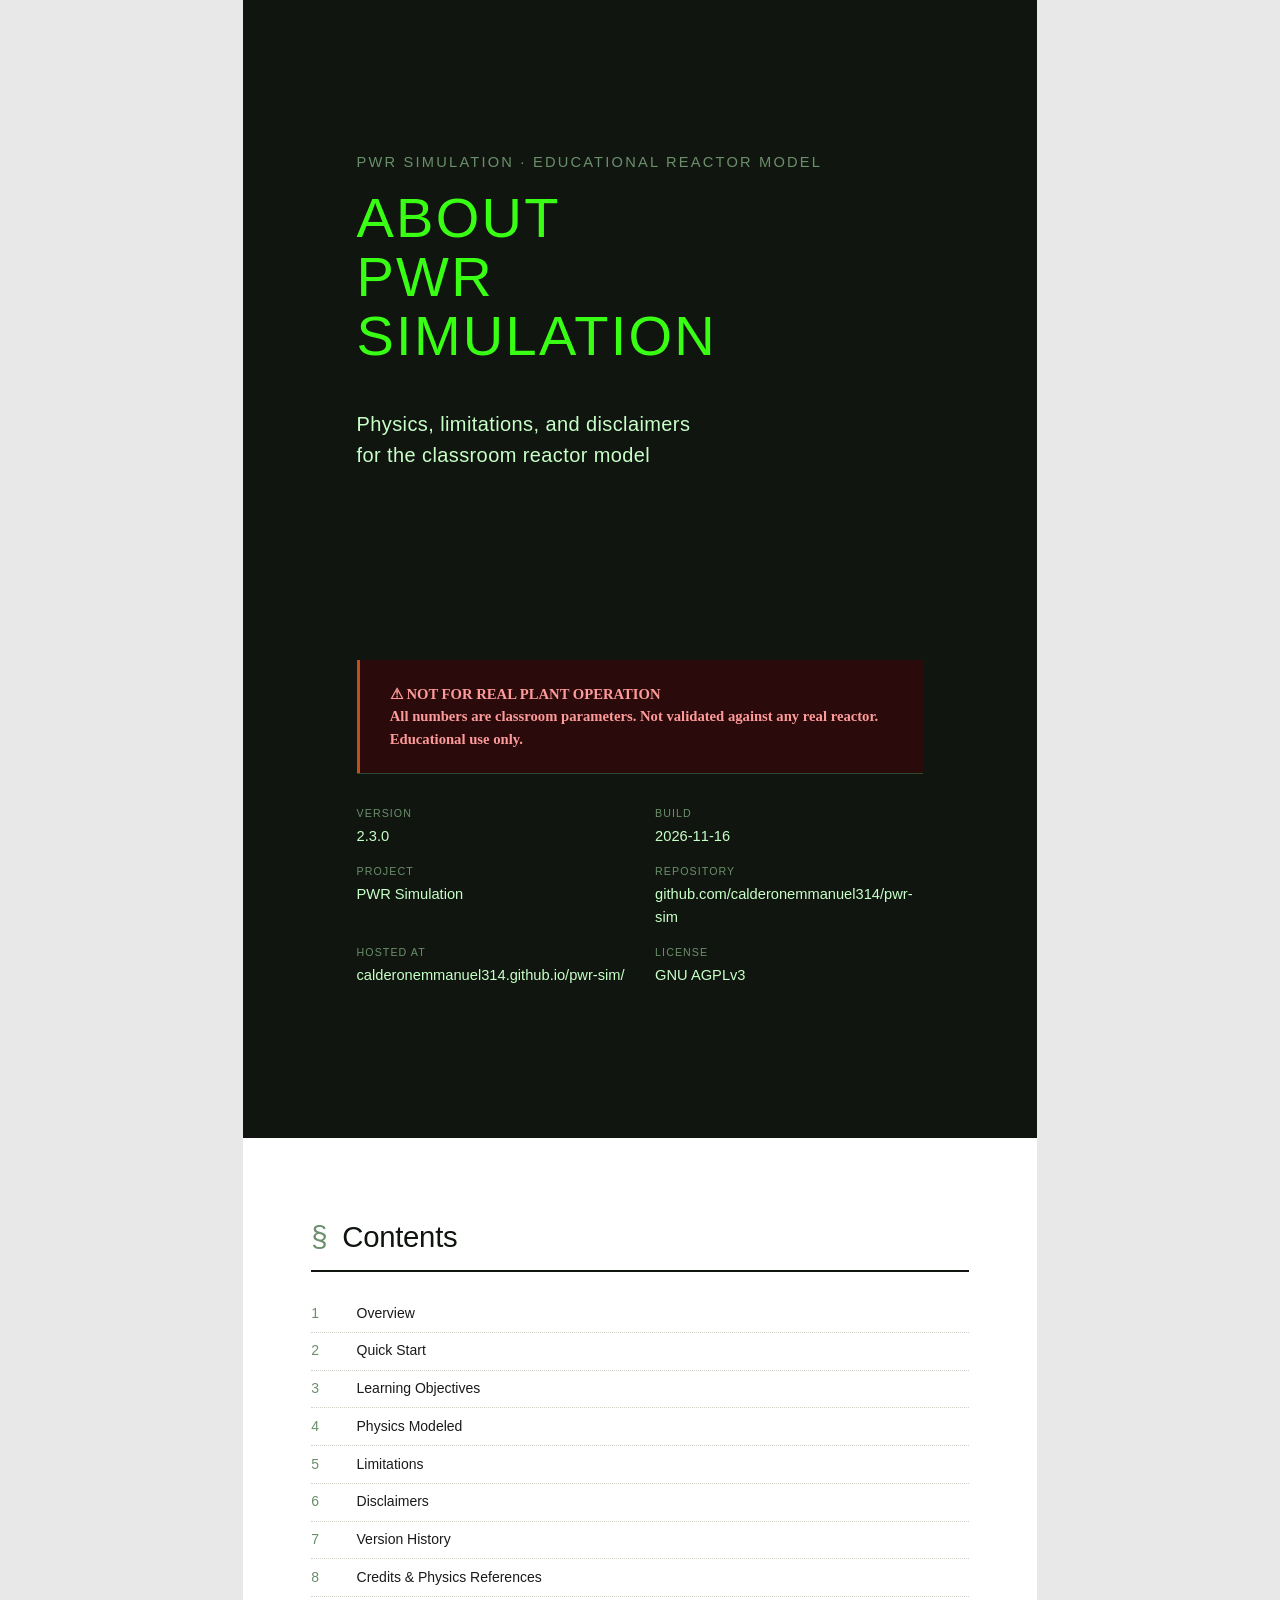
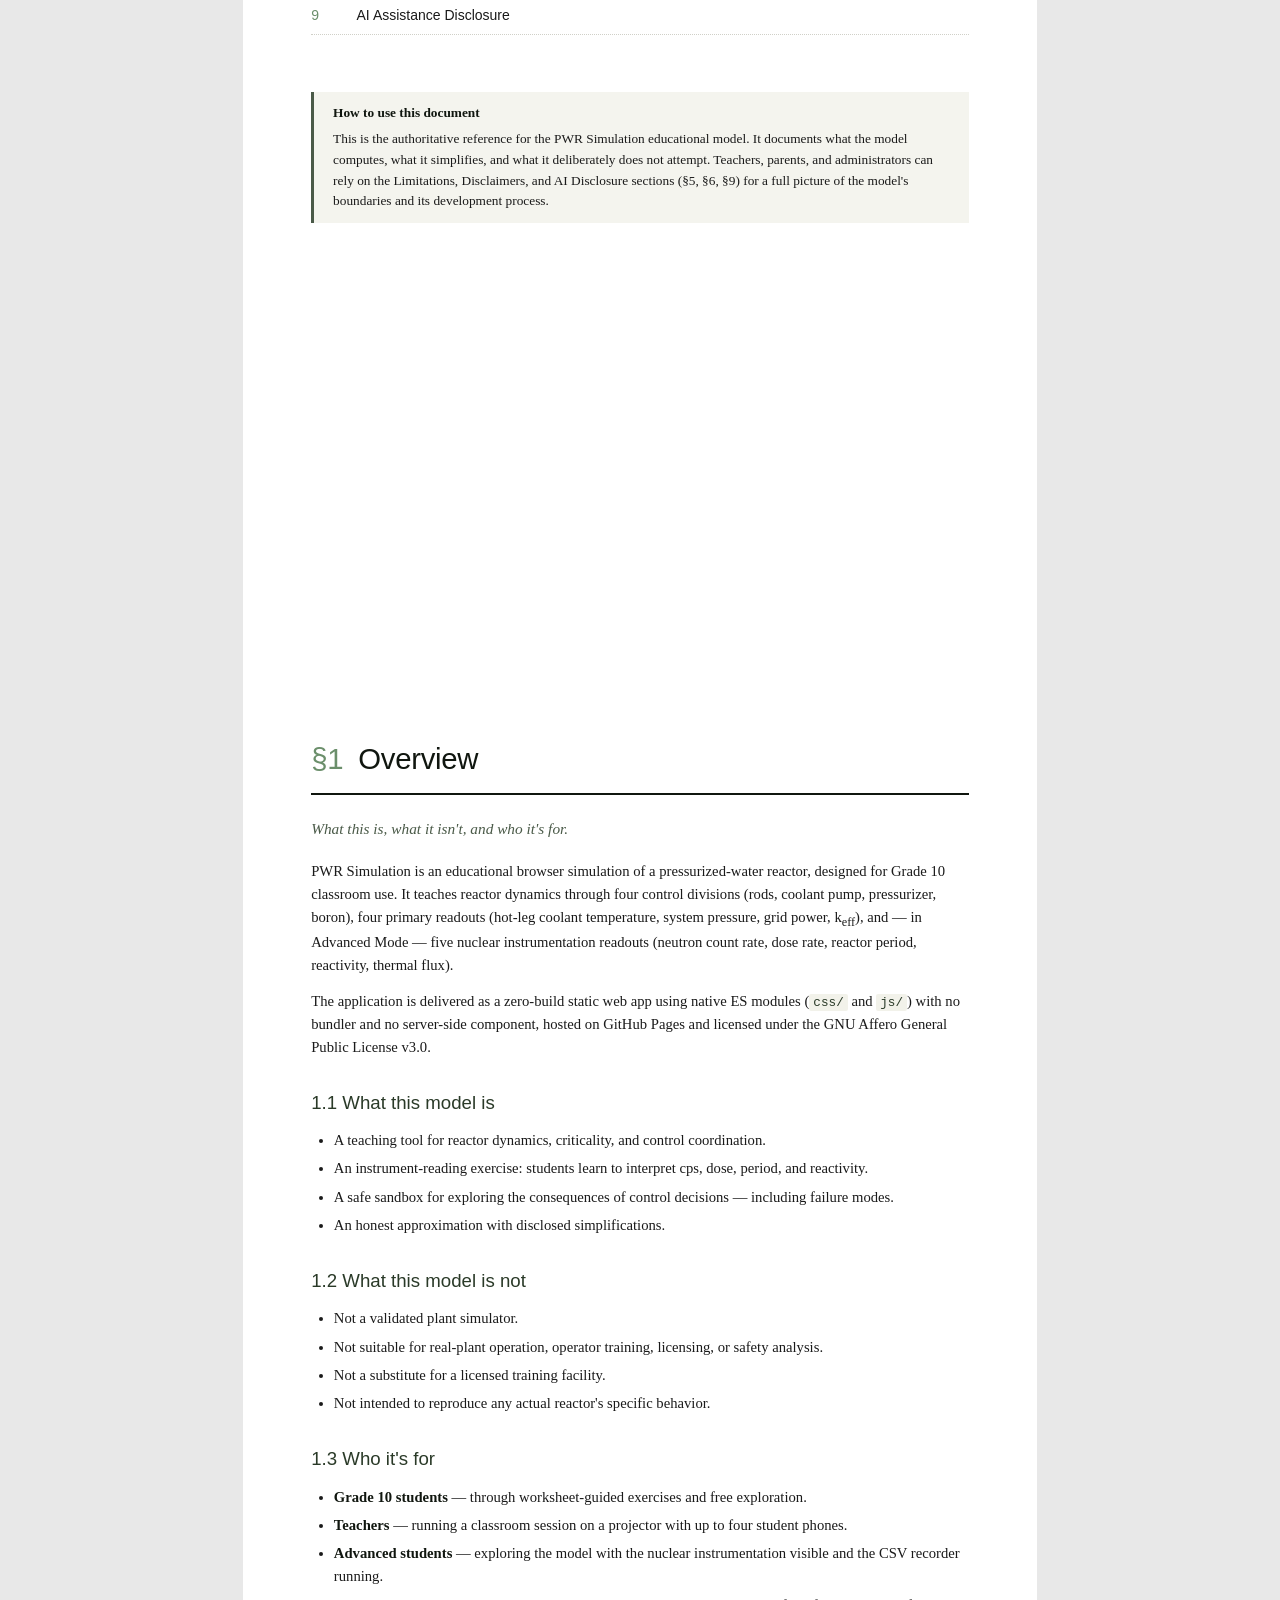
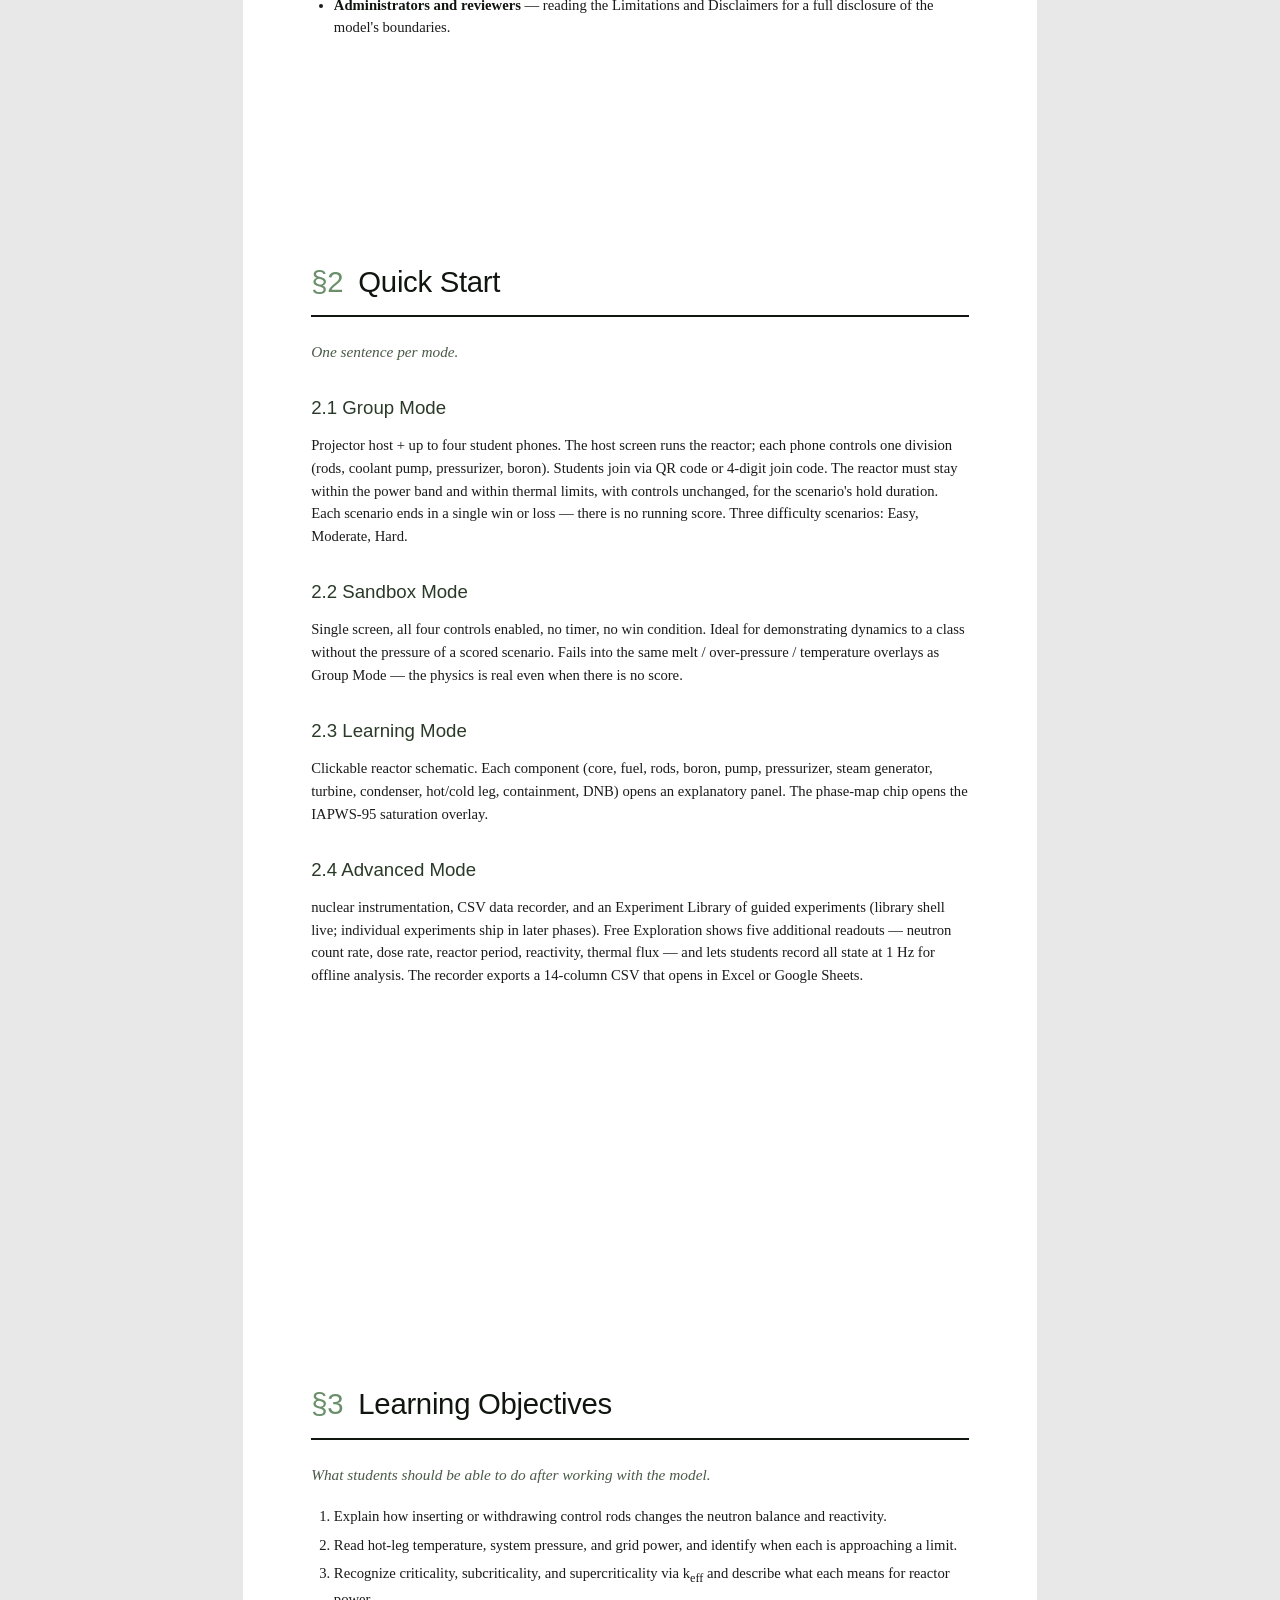
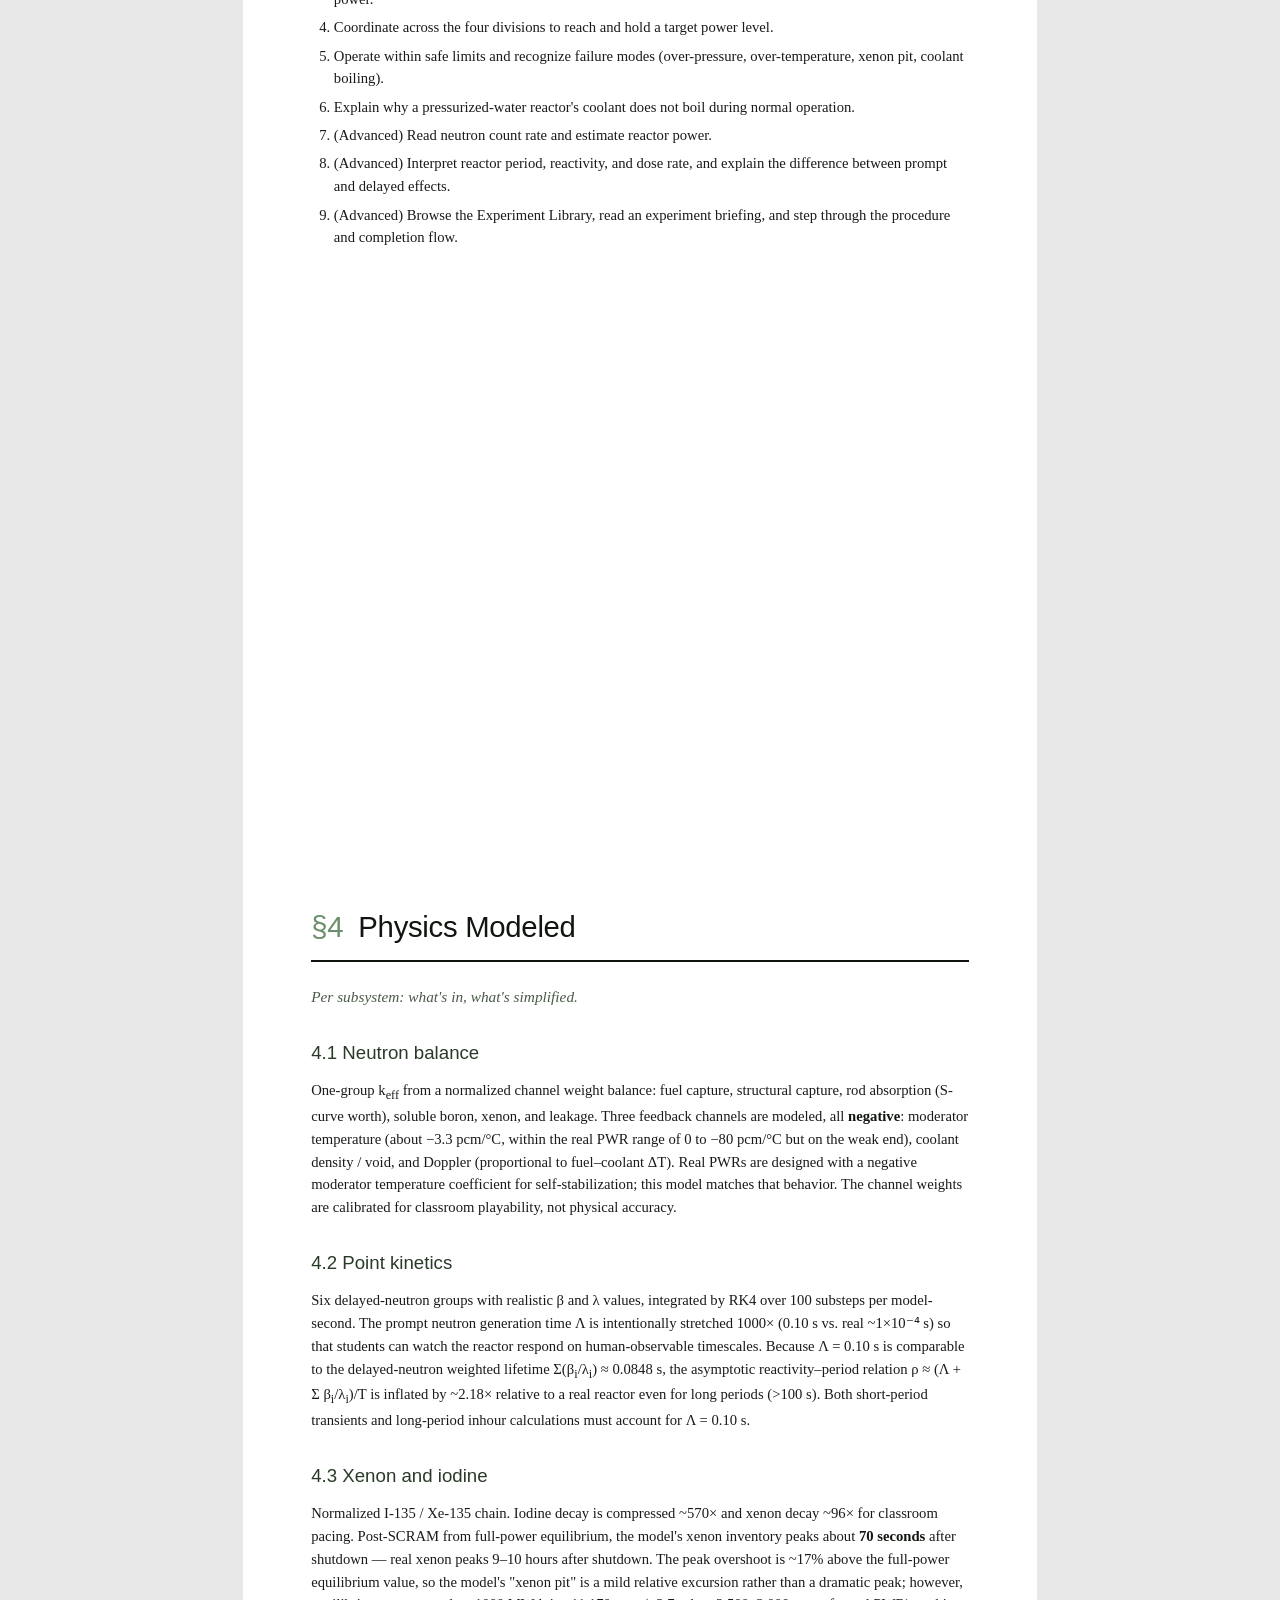
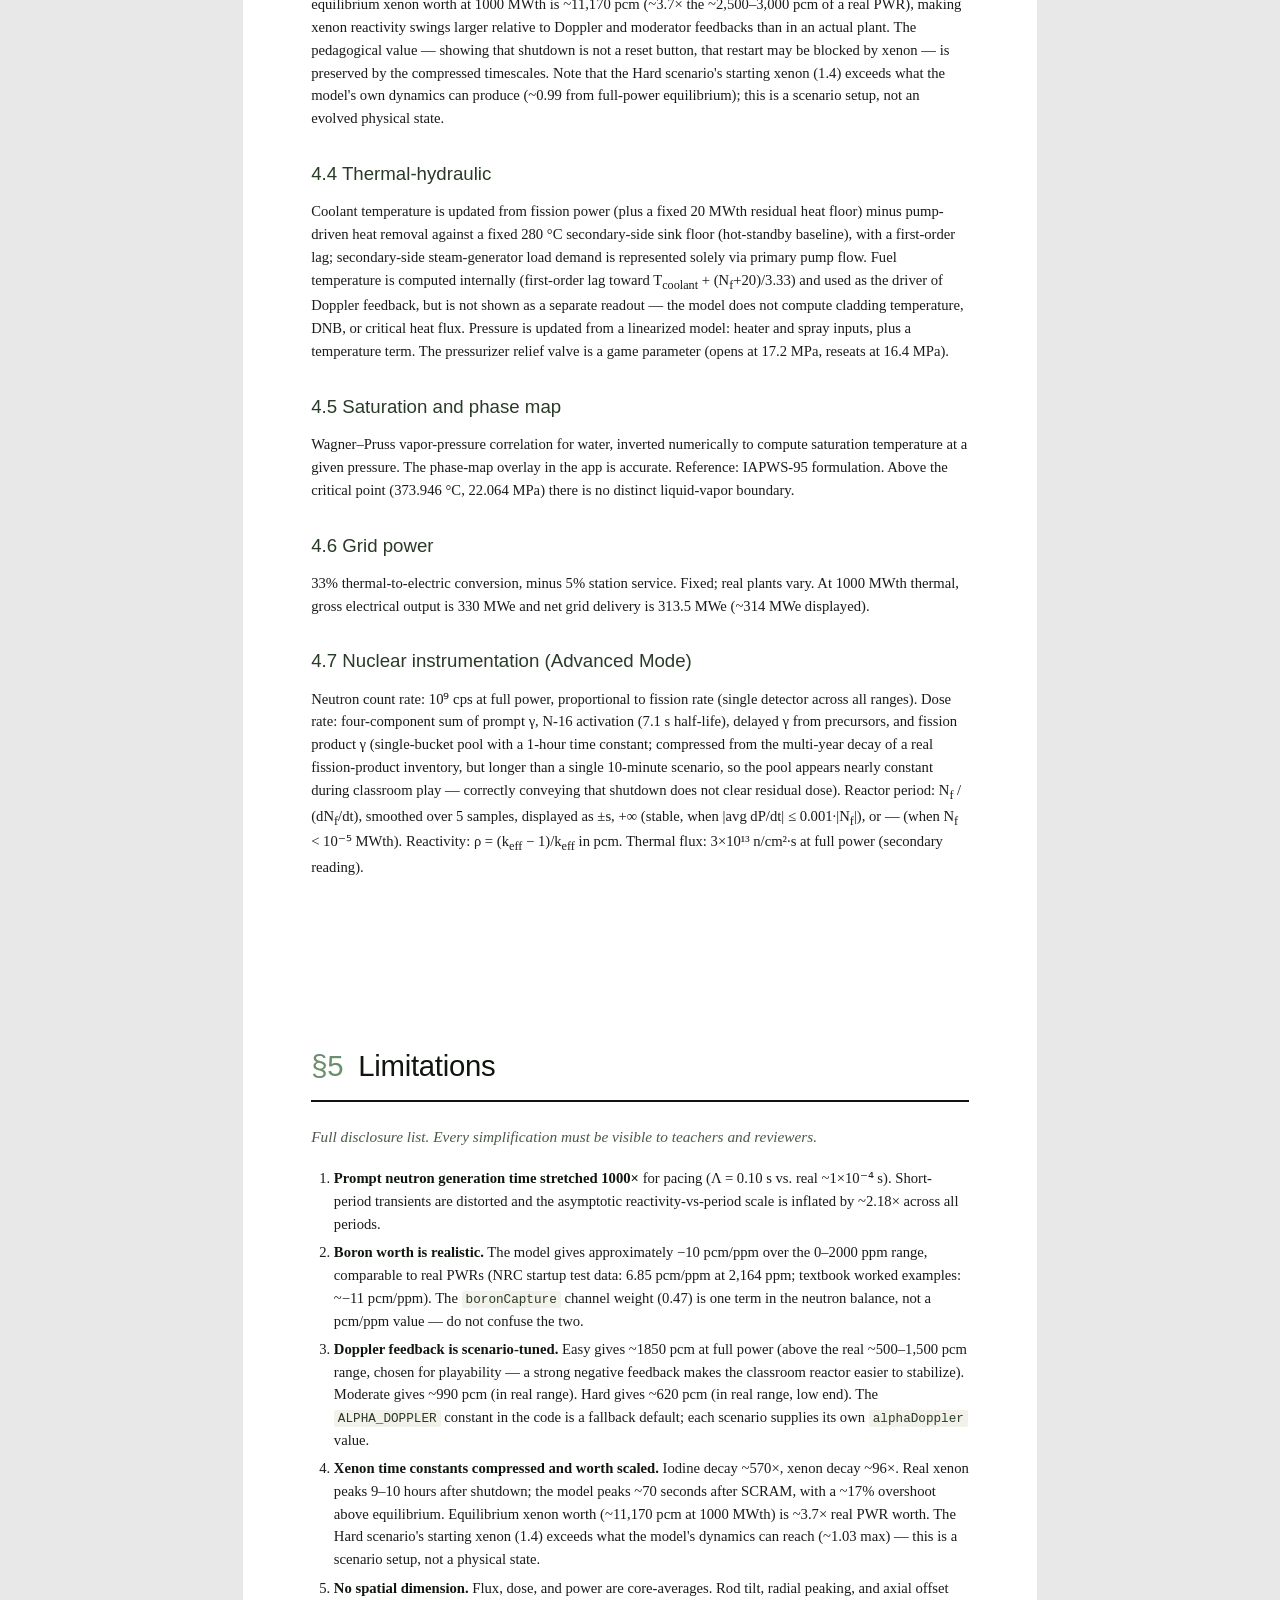
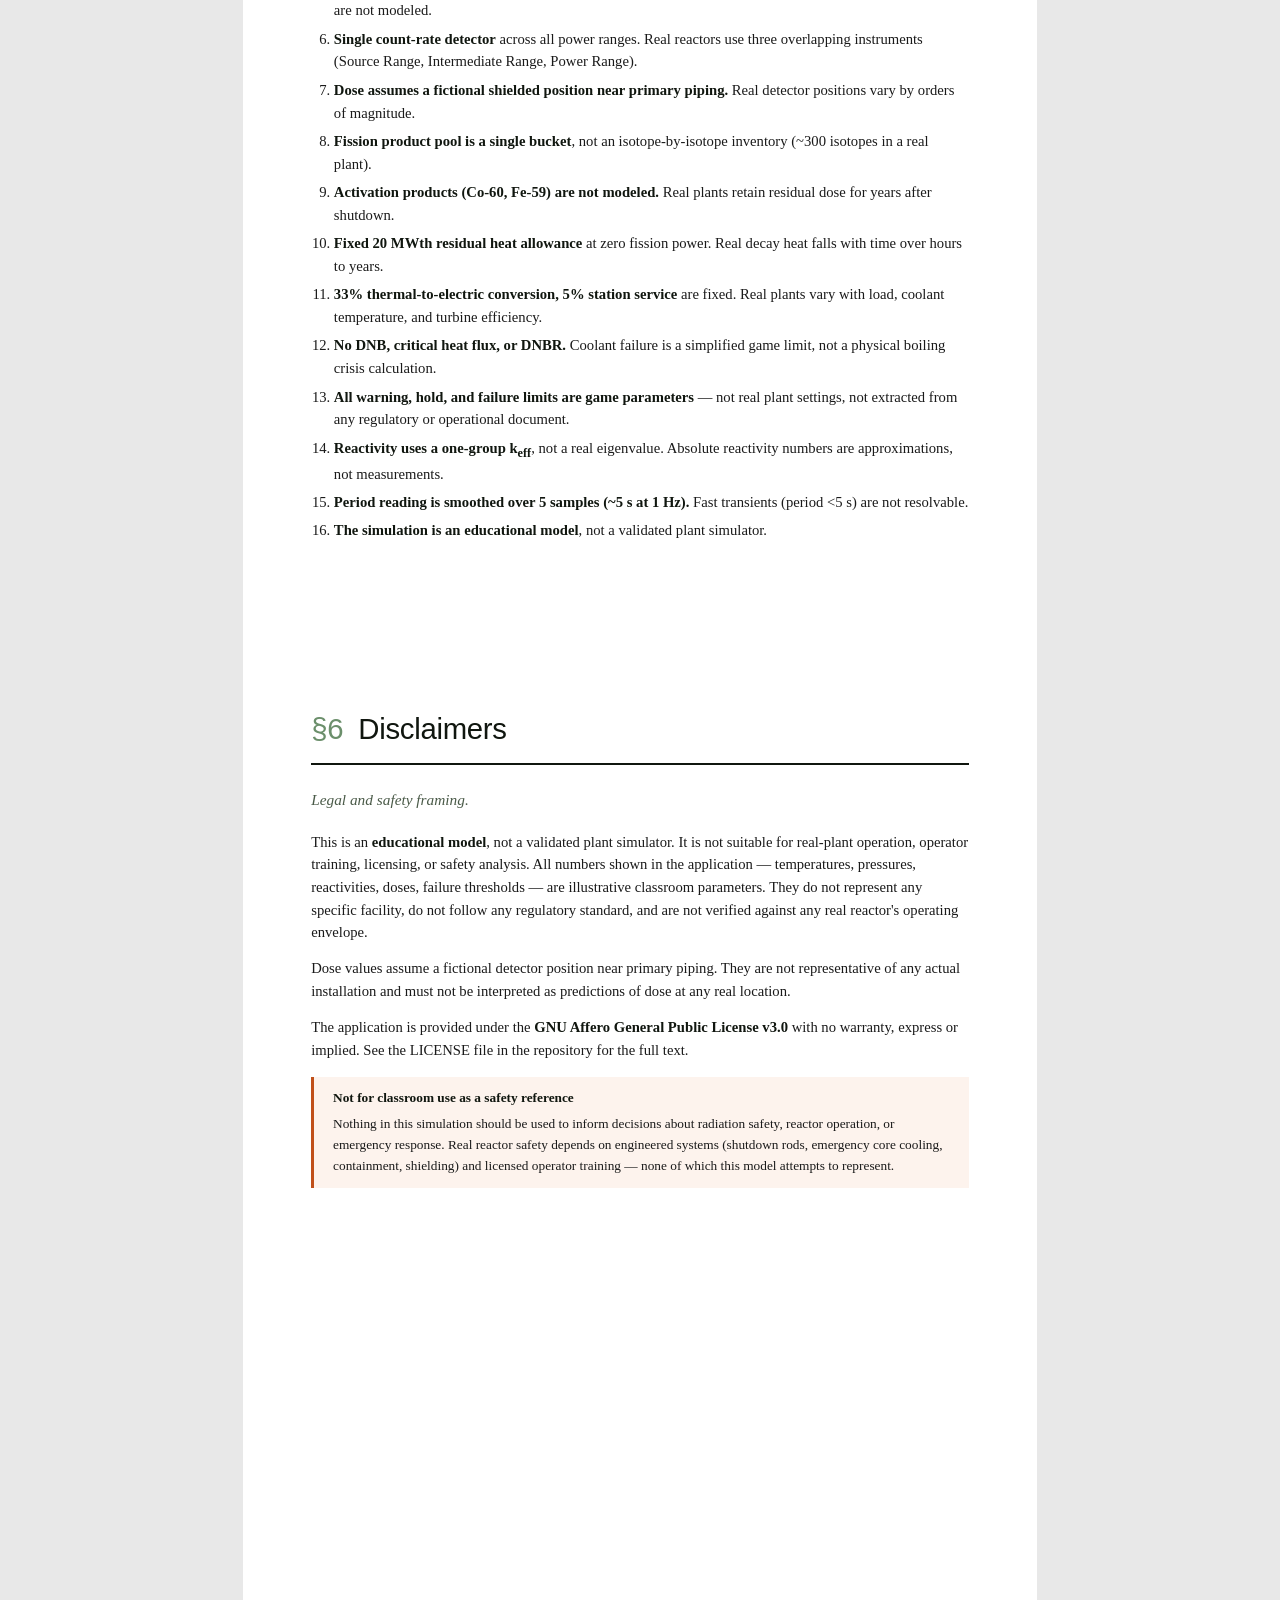
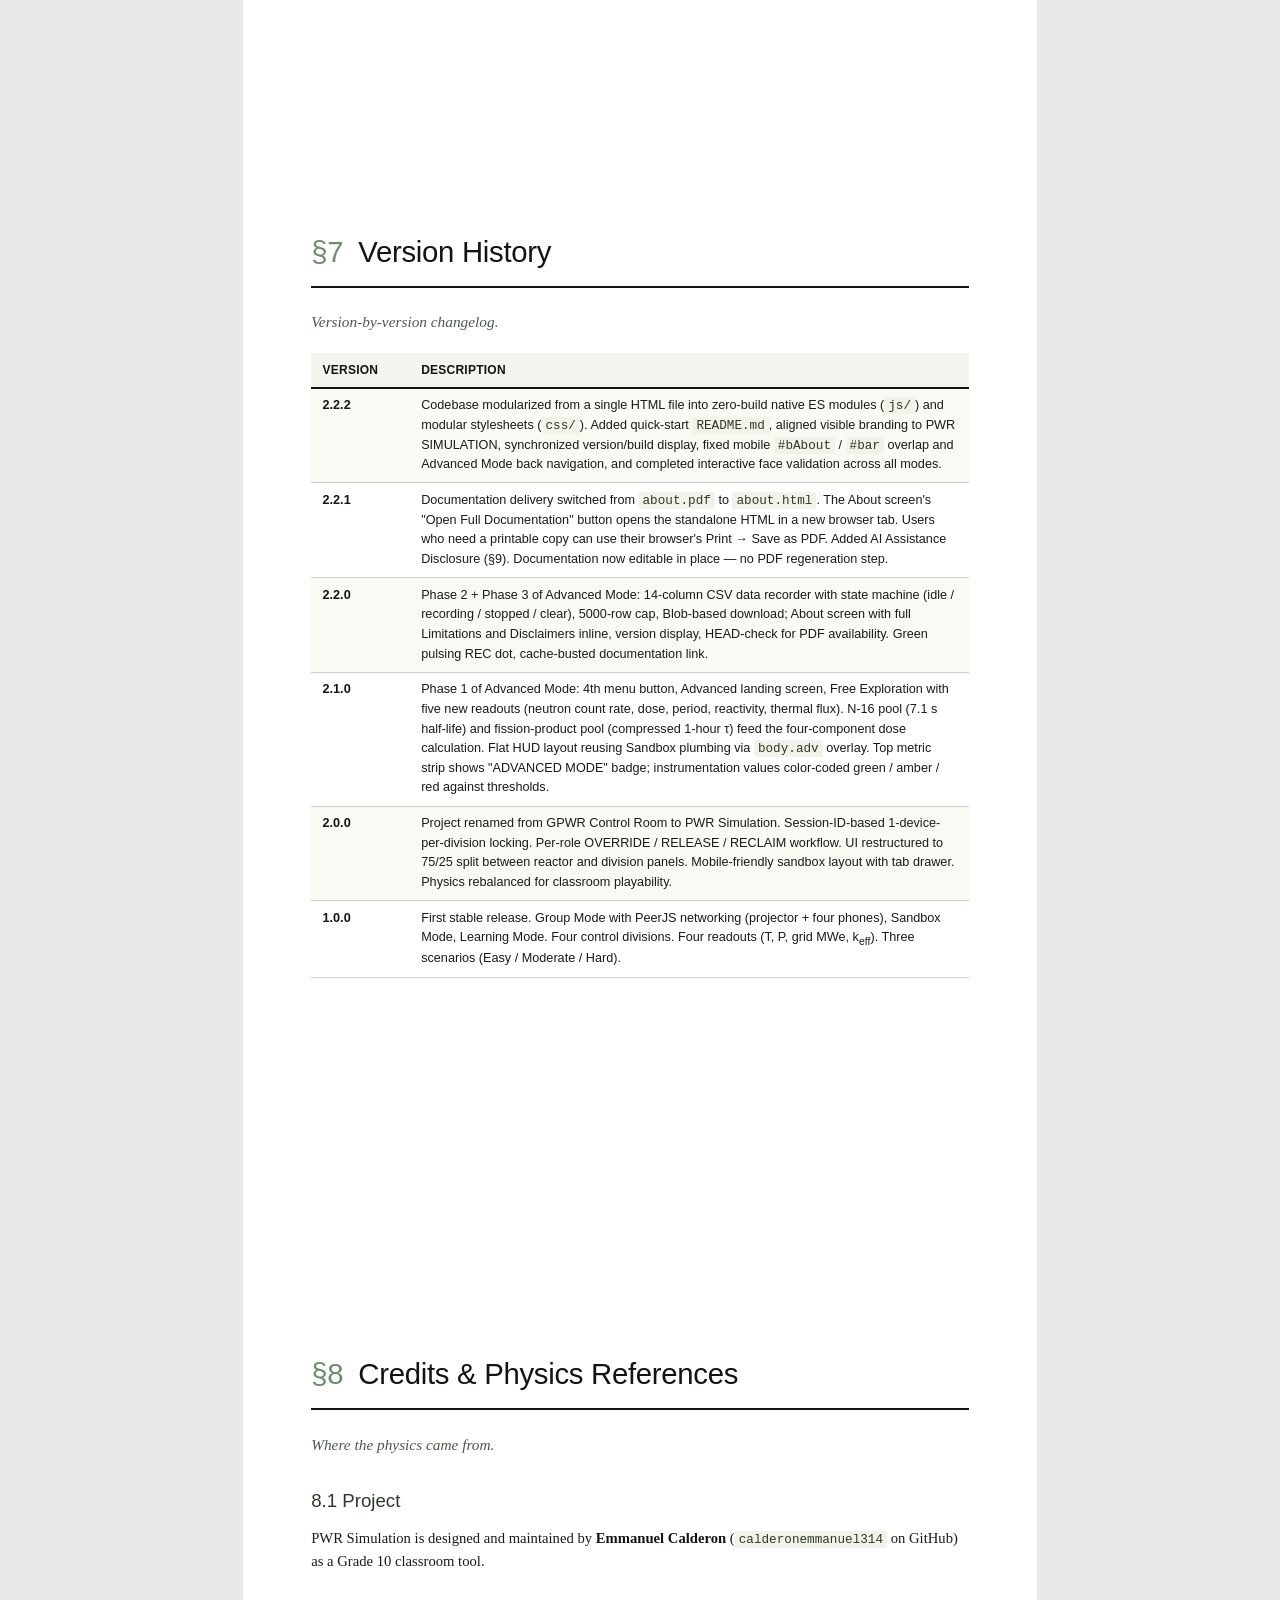
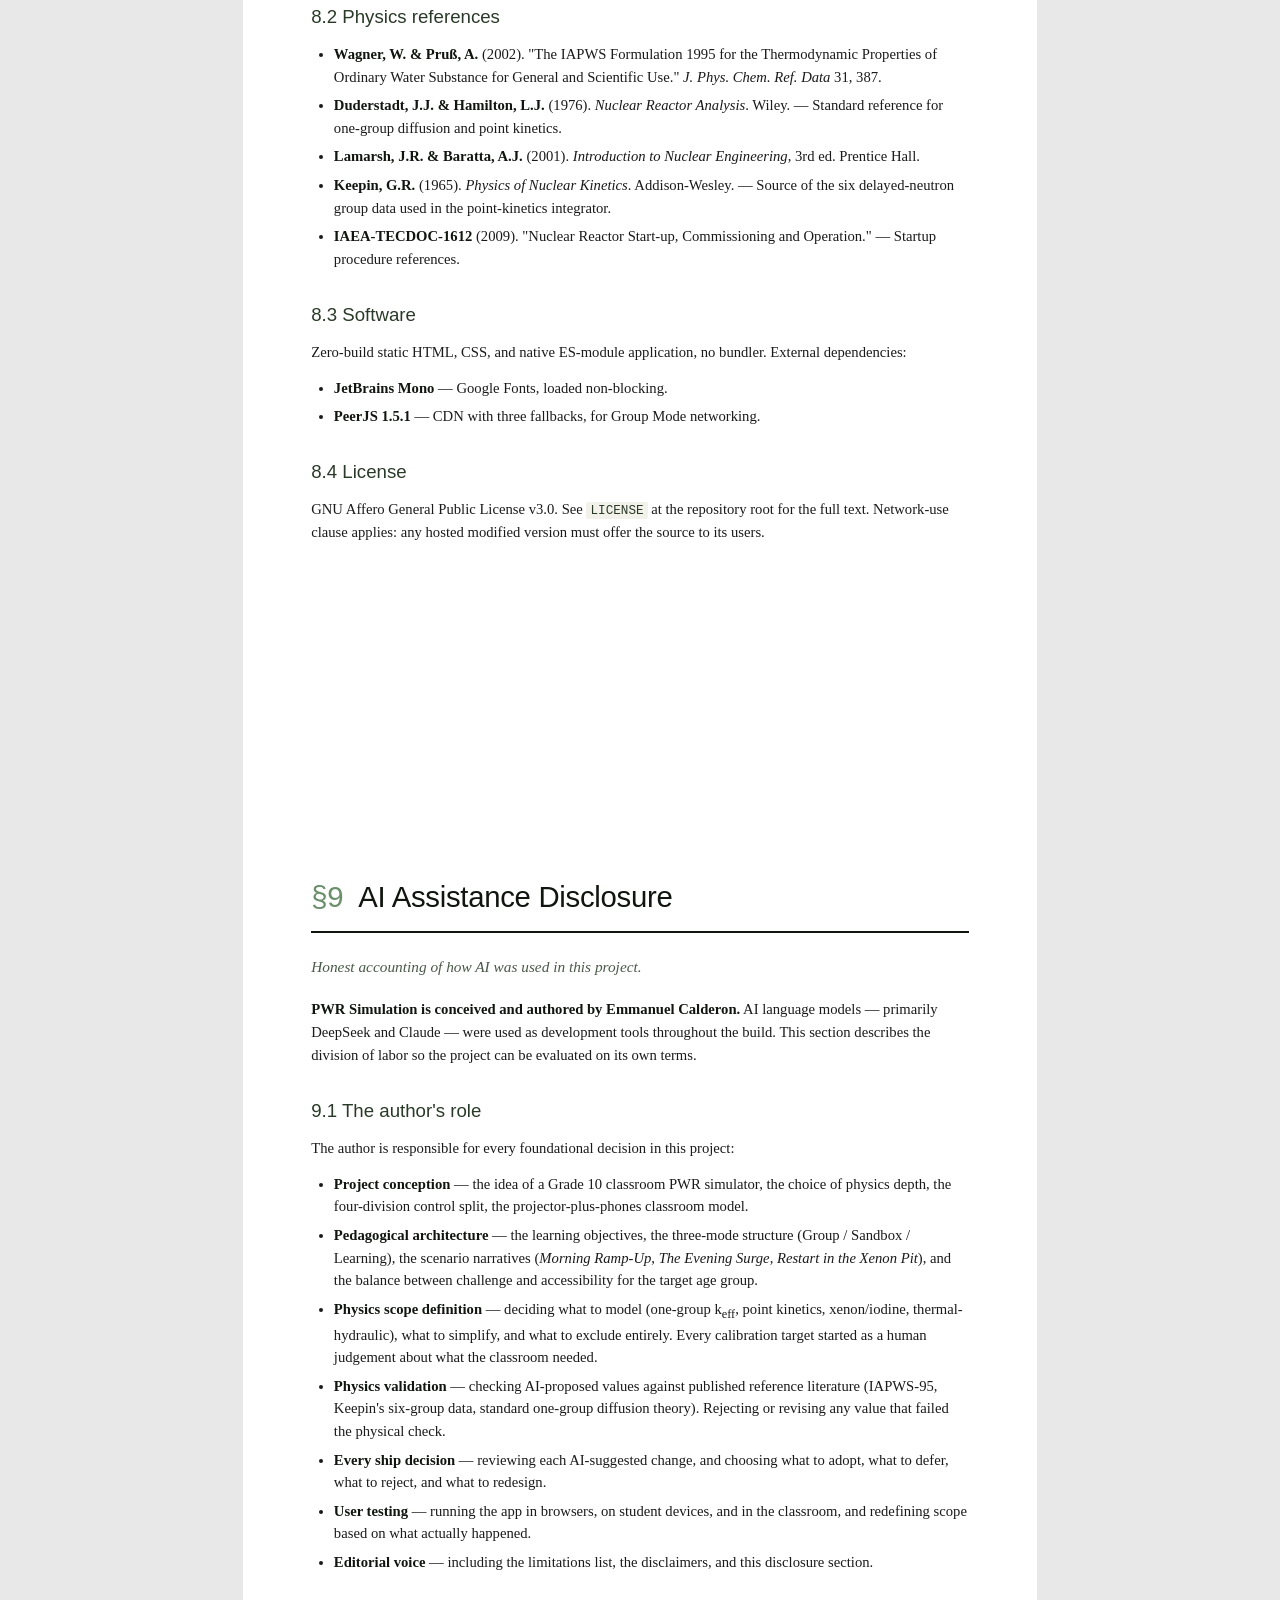
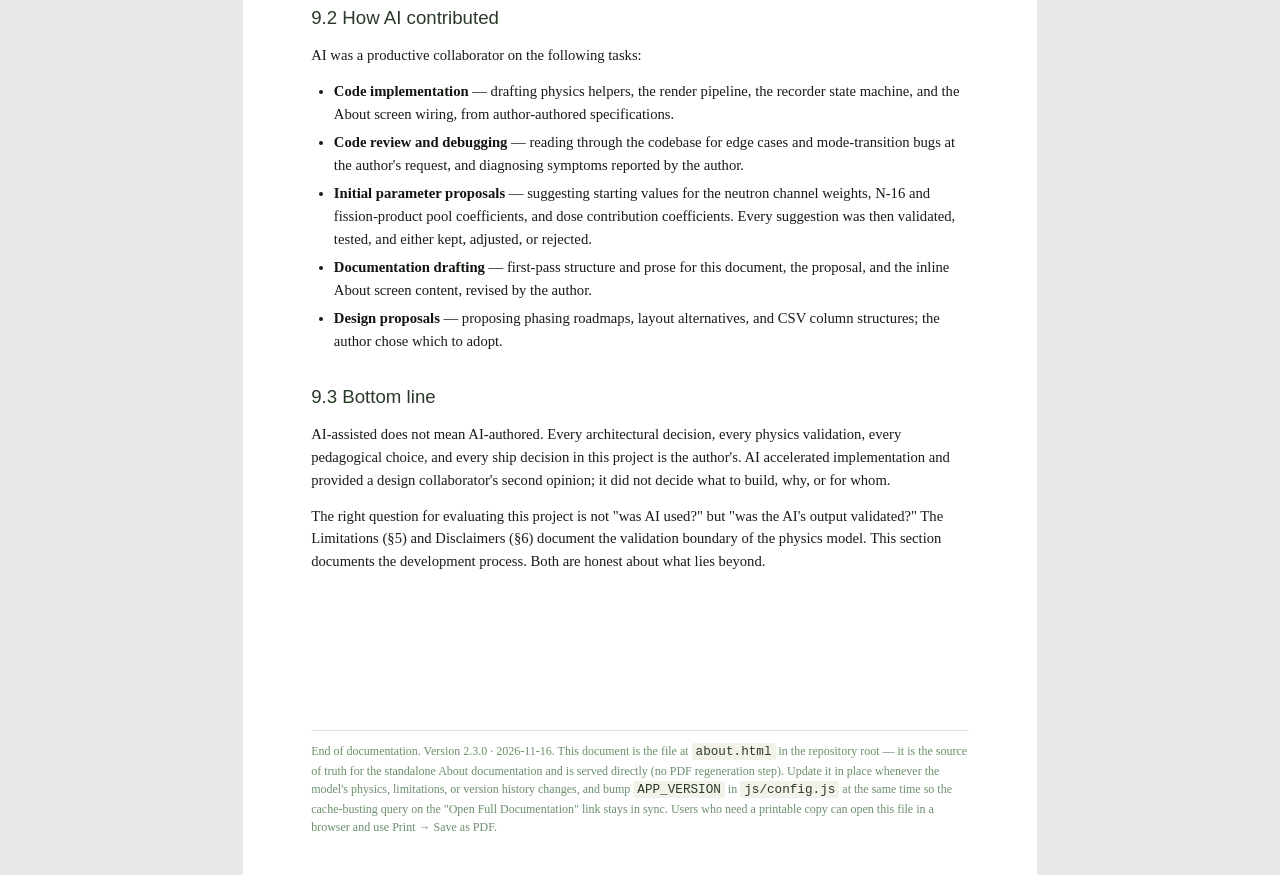
==== commit 3a0524ba: "Update about.html" ====
--- a/about.html
+++ b/about.html
@@ -158,7 +158,7 @@
   <h2>2.3 Learning Mode</h2>
   <p>Clickable reactor schematic. Each component (core, fuel, rods, boron, pump, pressurizer, steam generator, turbine, condenser, hot/cold leg, containment, DNB) opens an explanatory panel. The phase-map chip opens the IAPWS-95 saturation overlay.</p>
   <h2>2.4 Advanced Mode</h2>
-  <p>Nuclear instrumentation, CSV data recorder, and (planned) guided experiments. Free Exploration shows five additional readouts — neutron count rate, dose rate, reactor period, reactivity, thermal flux — and lets students record all state at 1 Hz for offline analysis. The recorder exports a 14-column CSV that opens in Excel or Google Sheets.</p>
+  <p>nuclear instrumentation, CSV data recorder, and an Experiment Library of guided experiments (library shell live; individual experiments ship in later phases). Free Exploration shows five additional readouts — neutron count rate, dose rate, reactor period, reactivity, thermal flux — and lets students record all state at 1 Hz for offline analysis. The recorder exports a 14-column CSV that opens in Excel or Google Sheets.</p>
 </div>
 
 <!-- §3 -->
@@ -174,6 +174,7 @@
     <li>Explain why a pressurized-water reactor's coolant does not boil during normal operation.</li>
     <li>(Advanced) Read neutron count rate and estimate reactor power.</li>
     <li>(Advanced) Interpret reactor period, reactivity, and dose rate, and explain the difference between prompt and delayed effects.</li>
+    <li>(Advanced) Browse the Experiment Library, read an experiment briefing, and step through the procedure and completion flow.</li>
   </ol>
 </div>
 
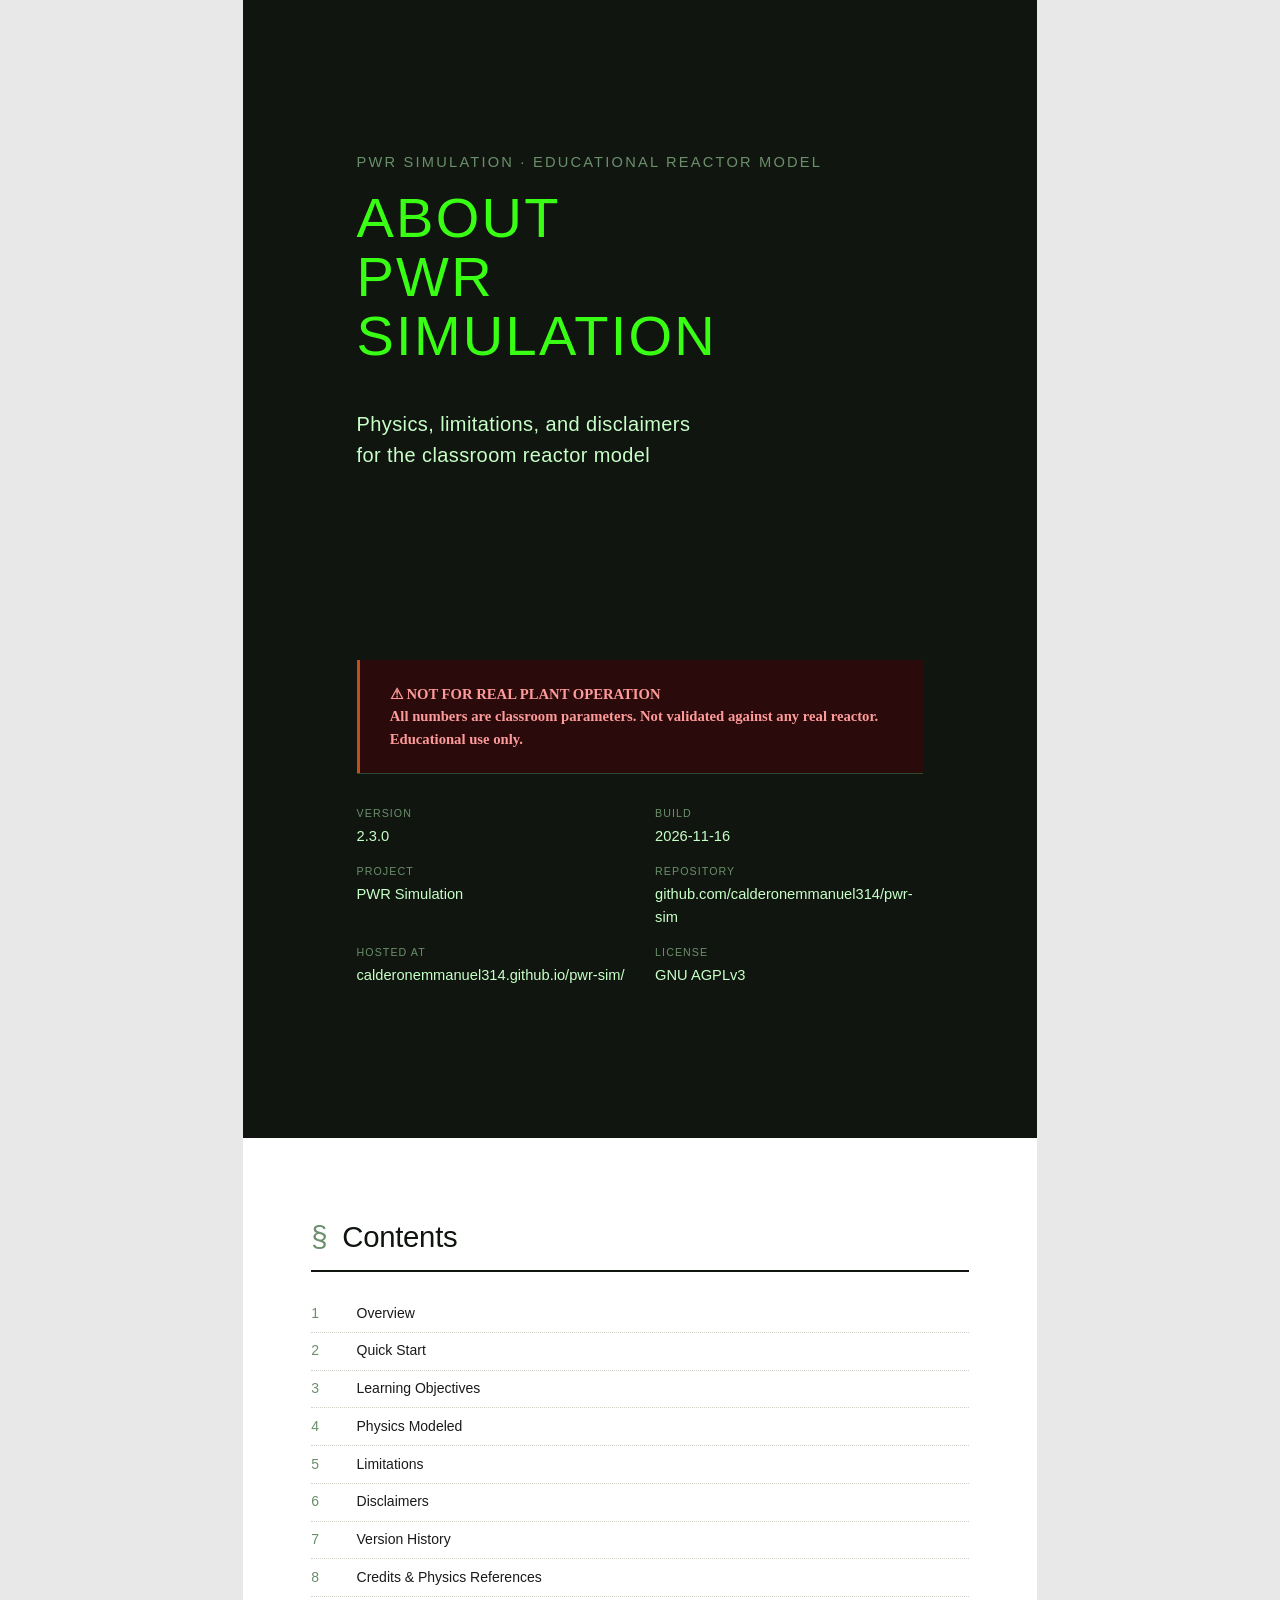
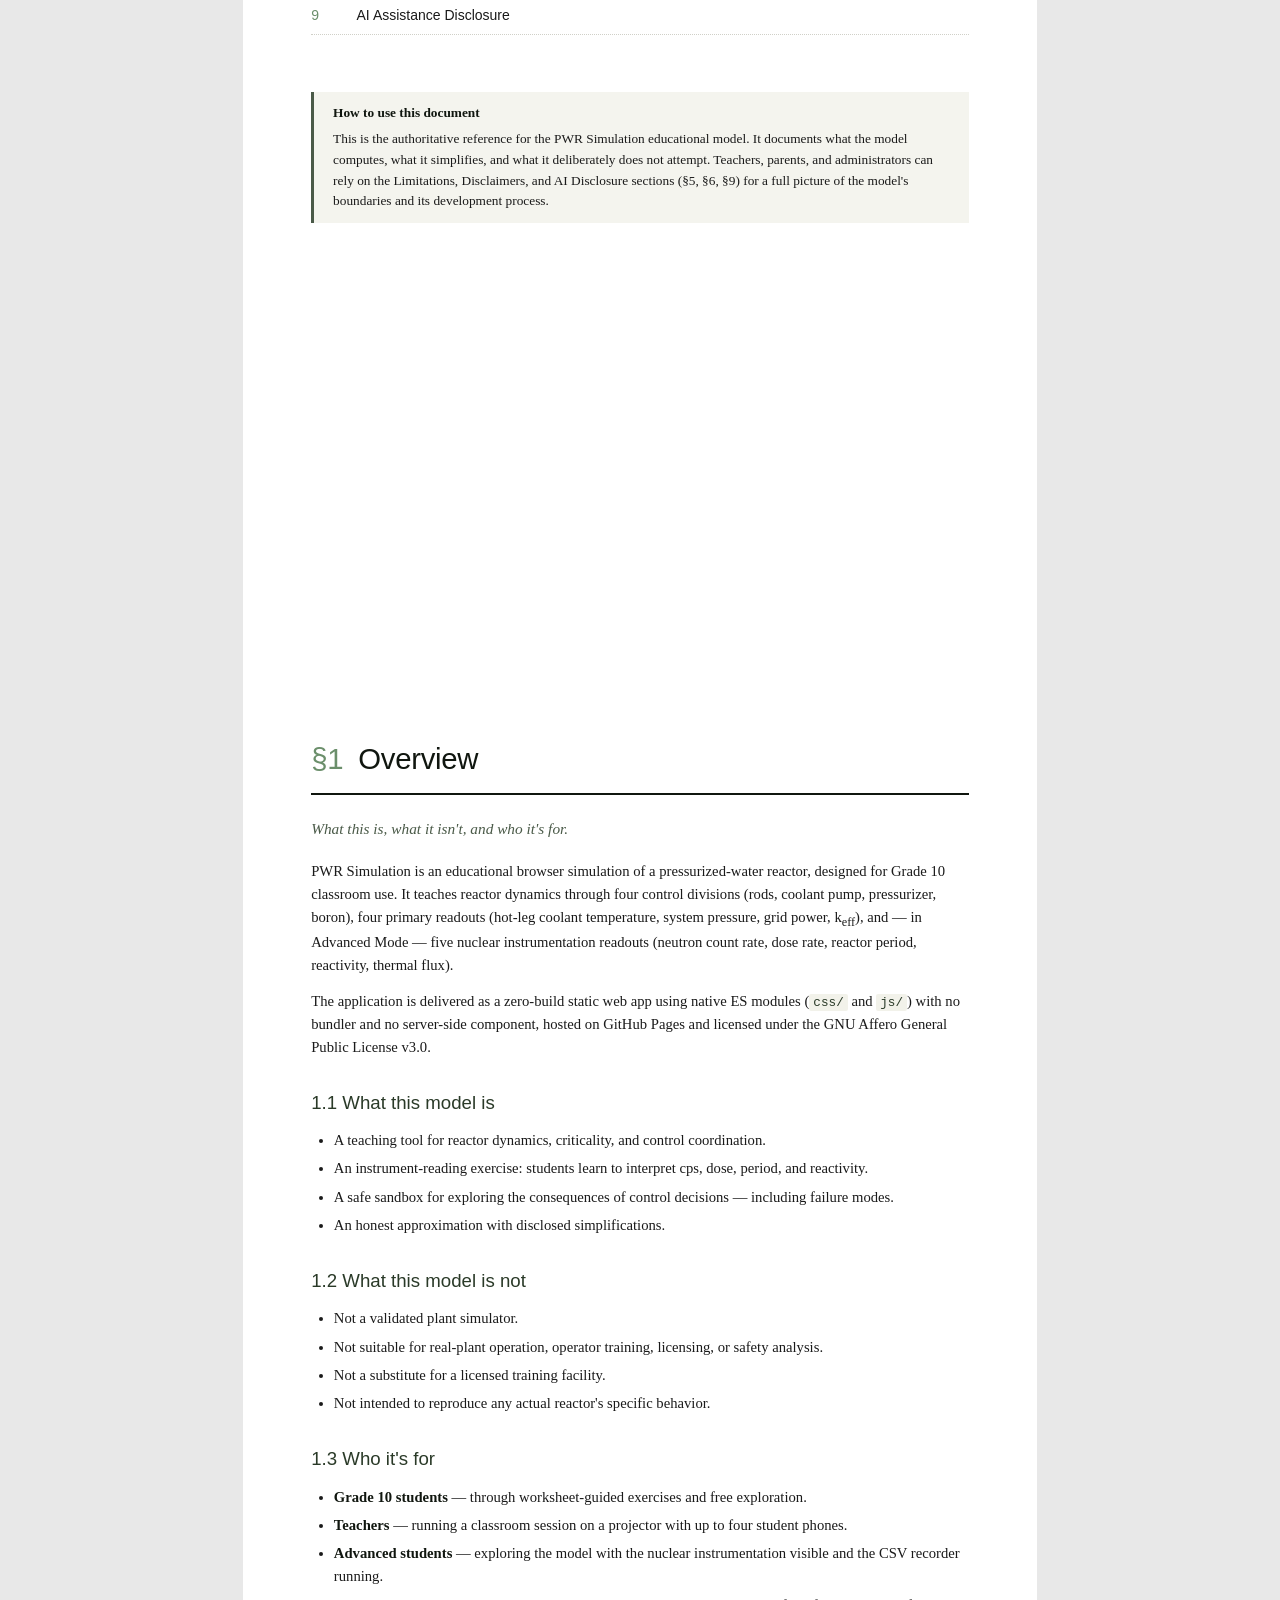
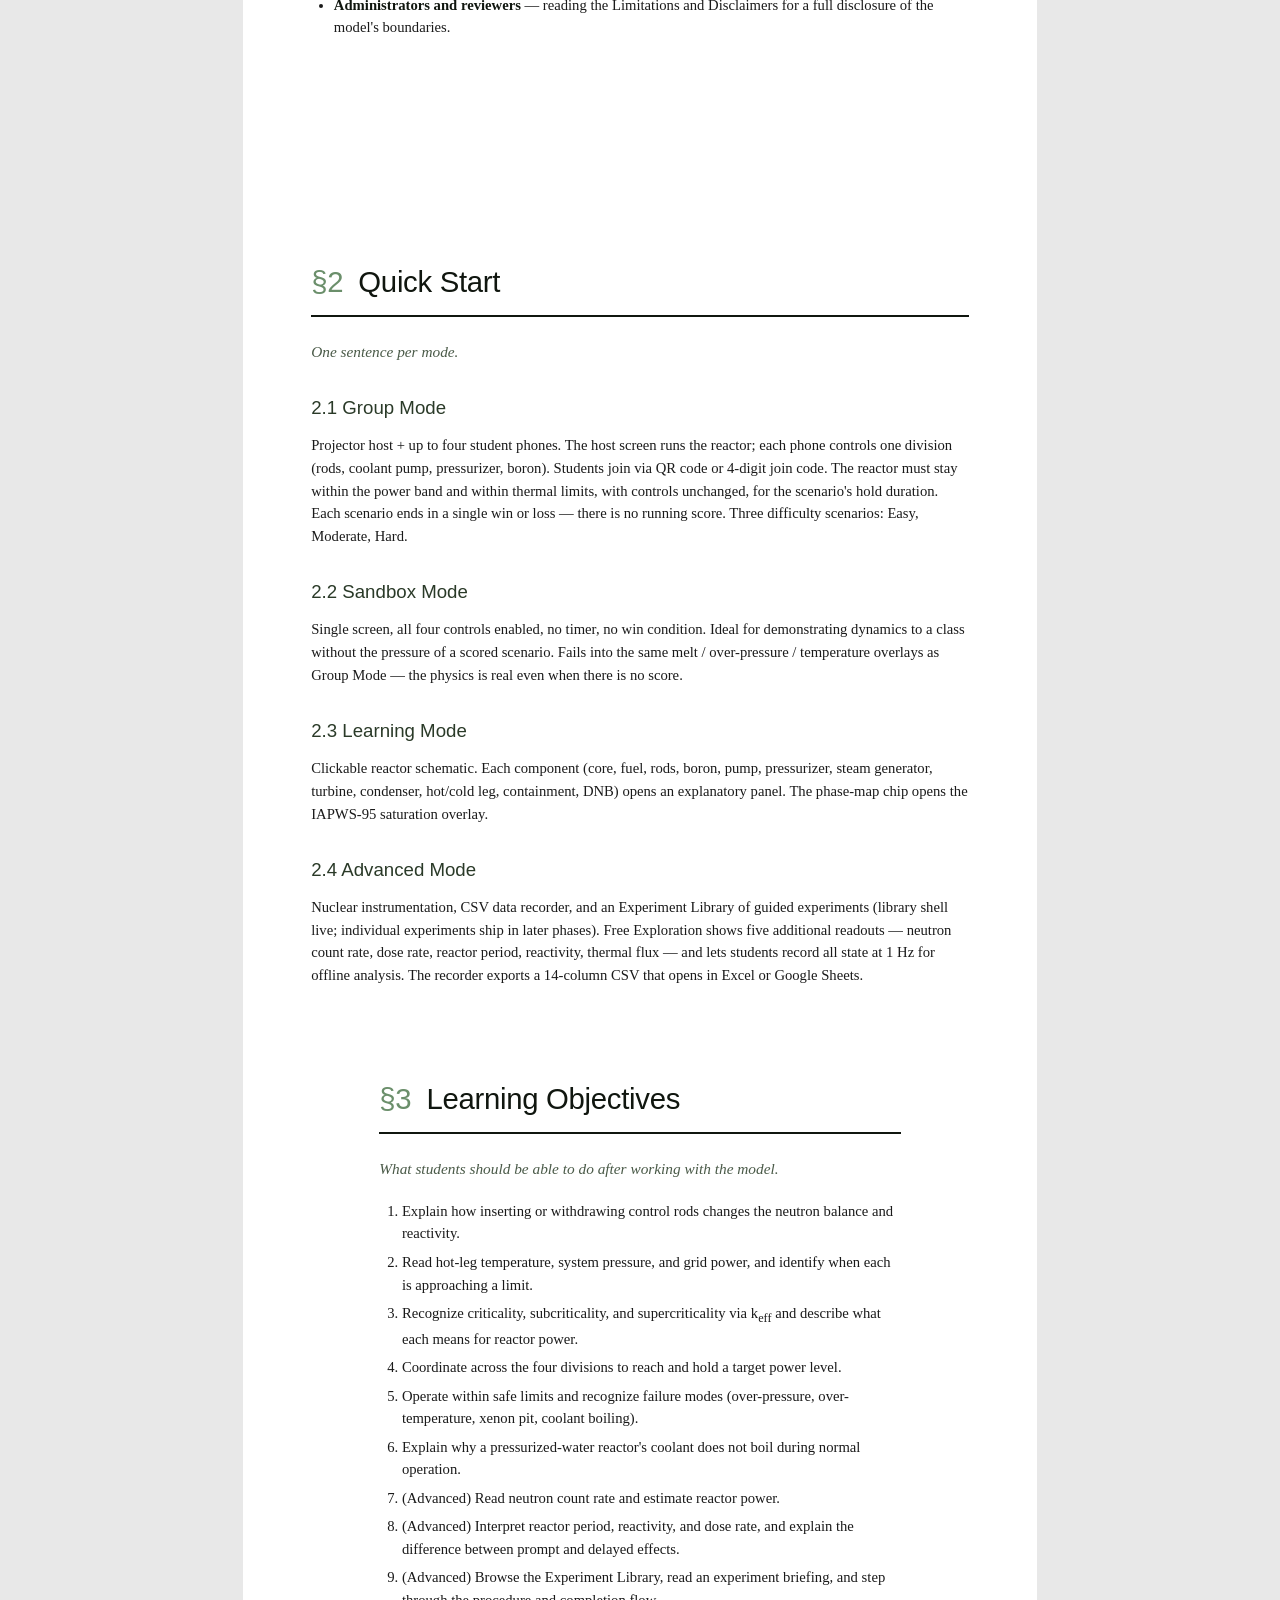
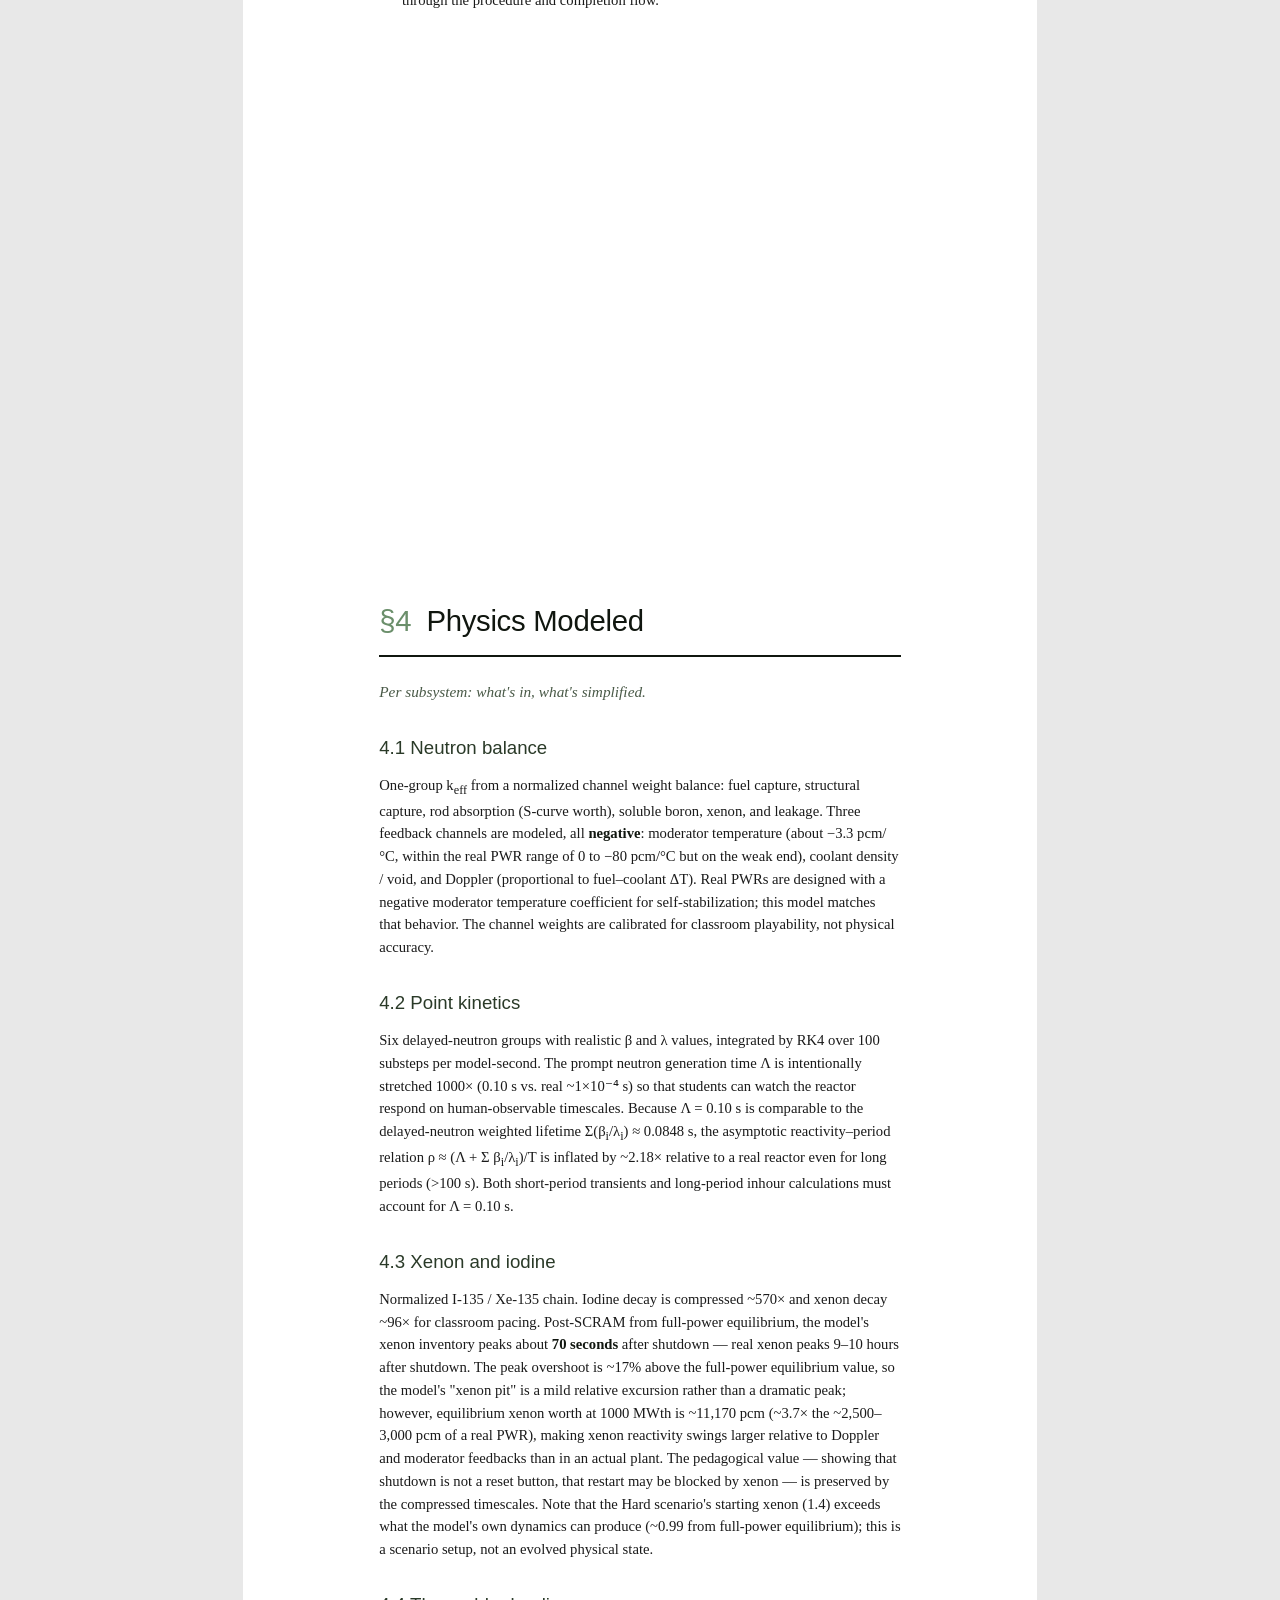
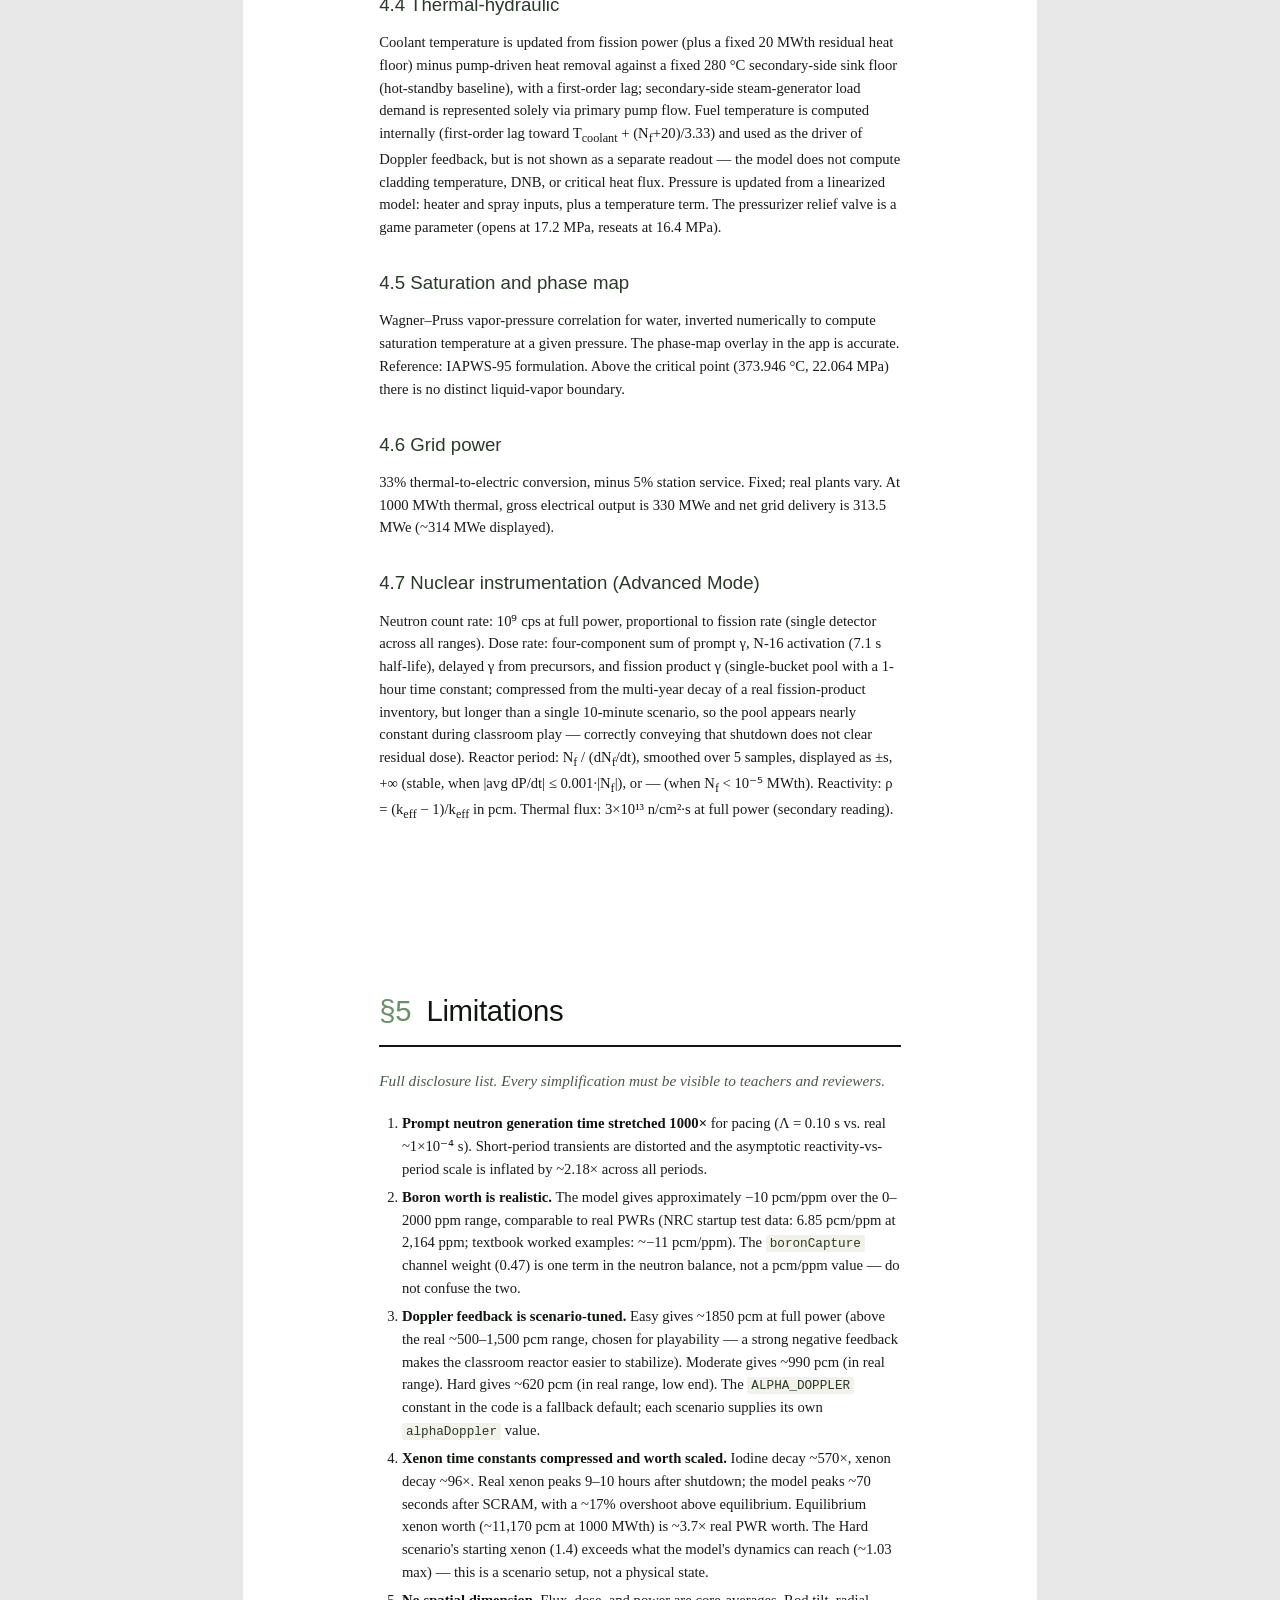
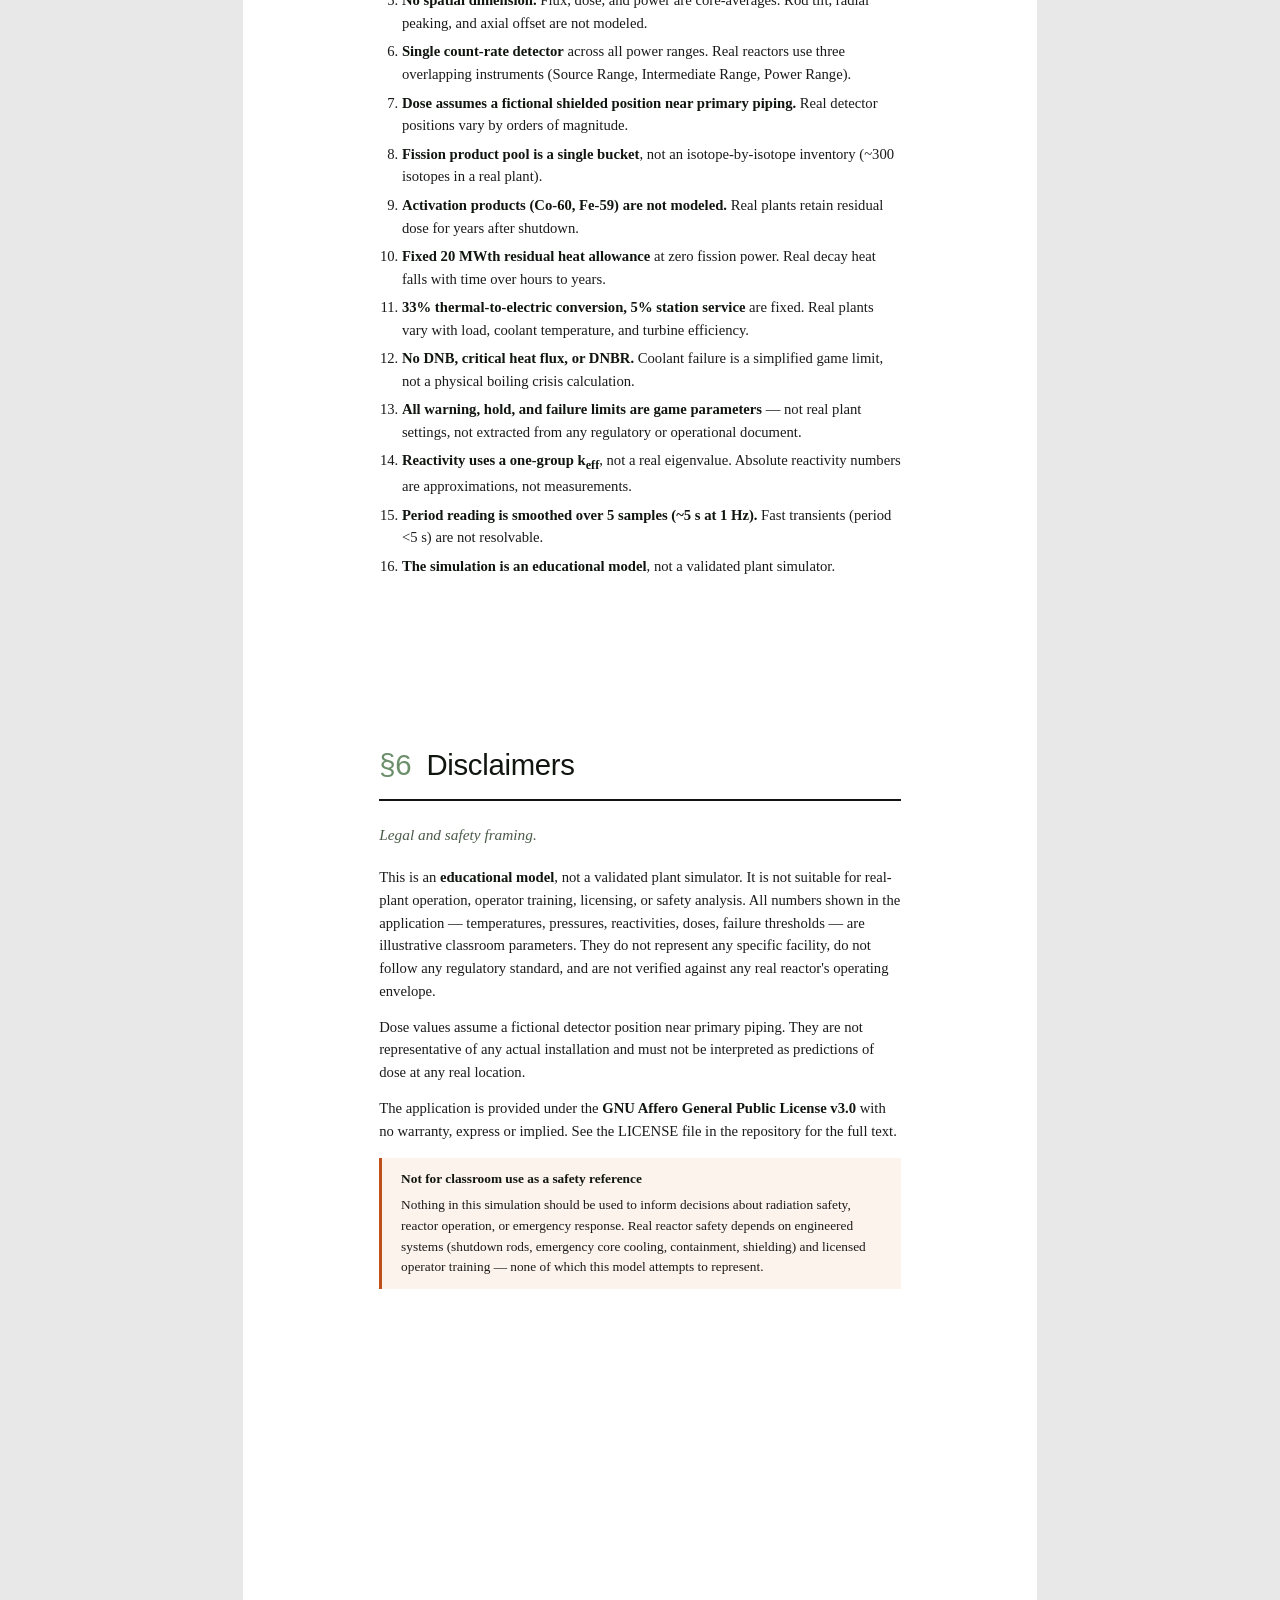
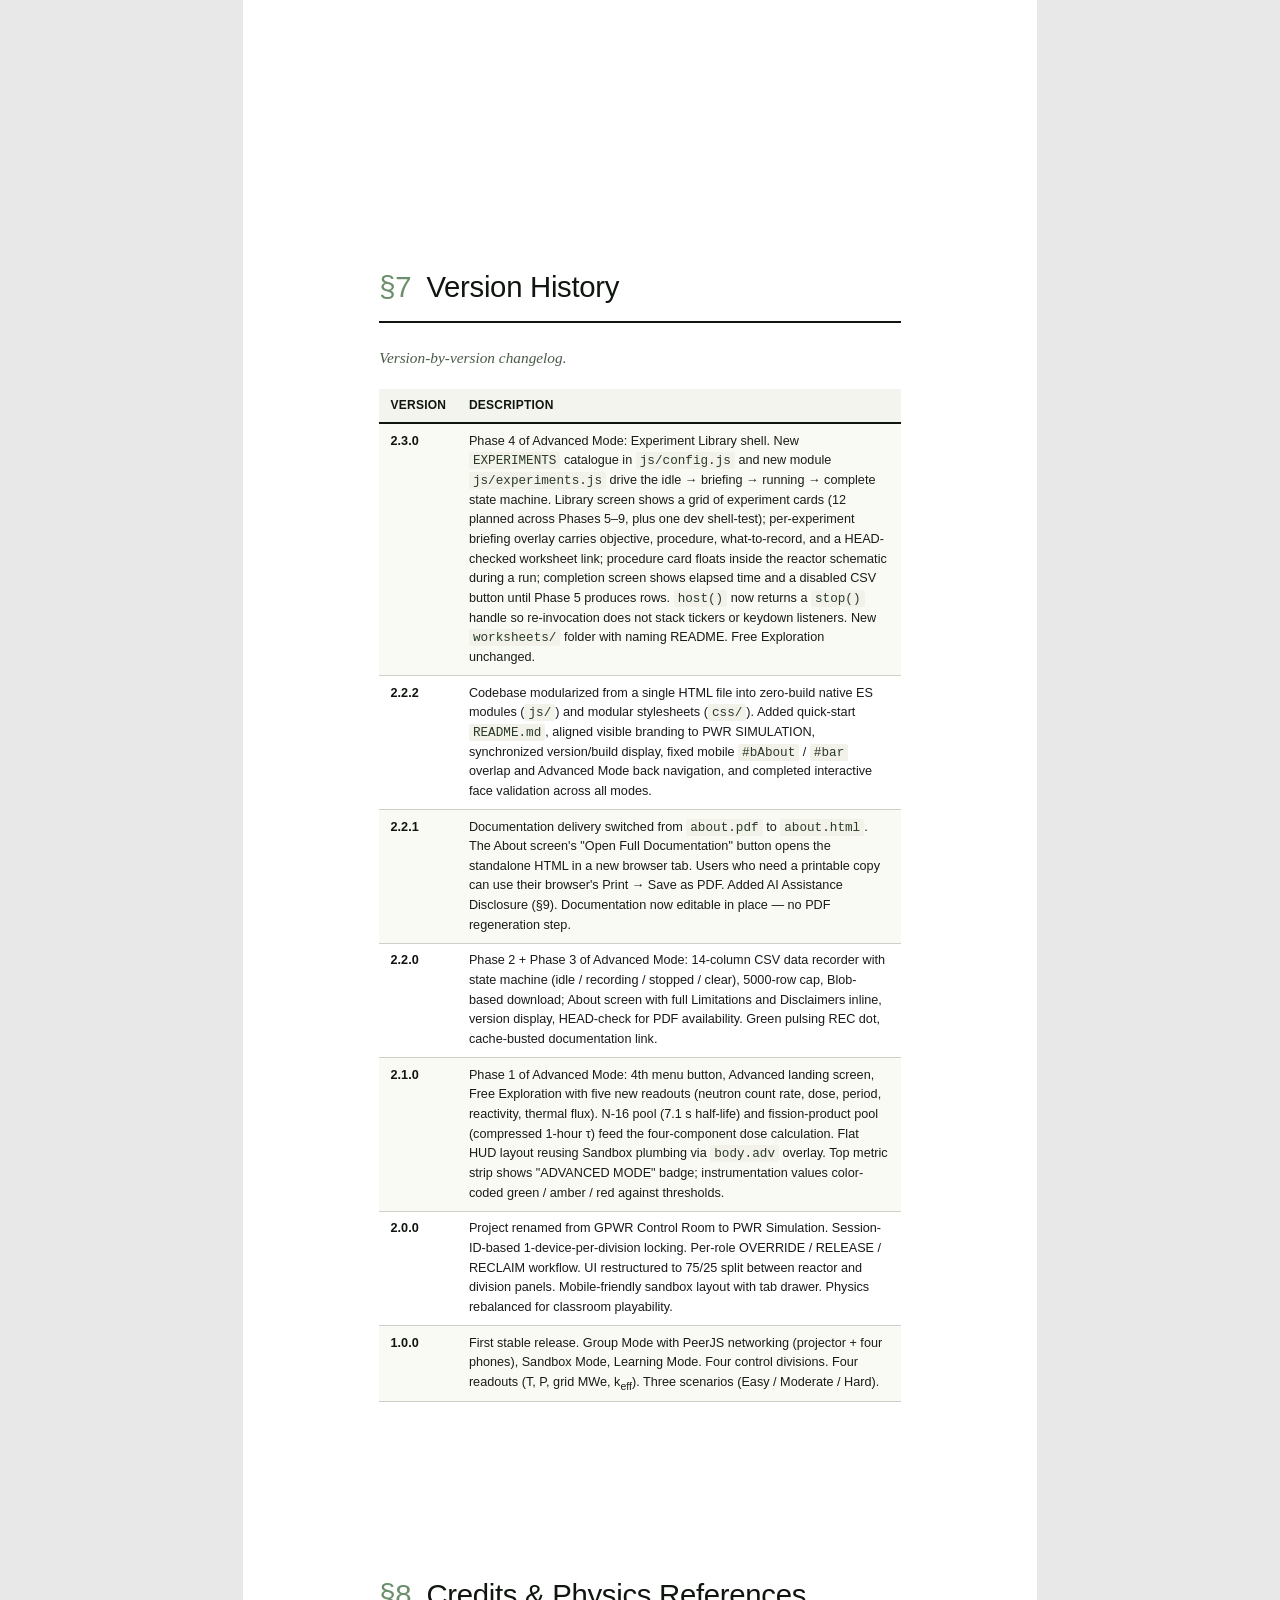
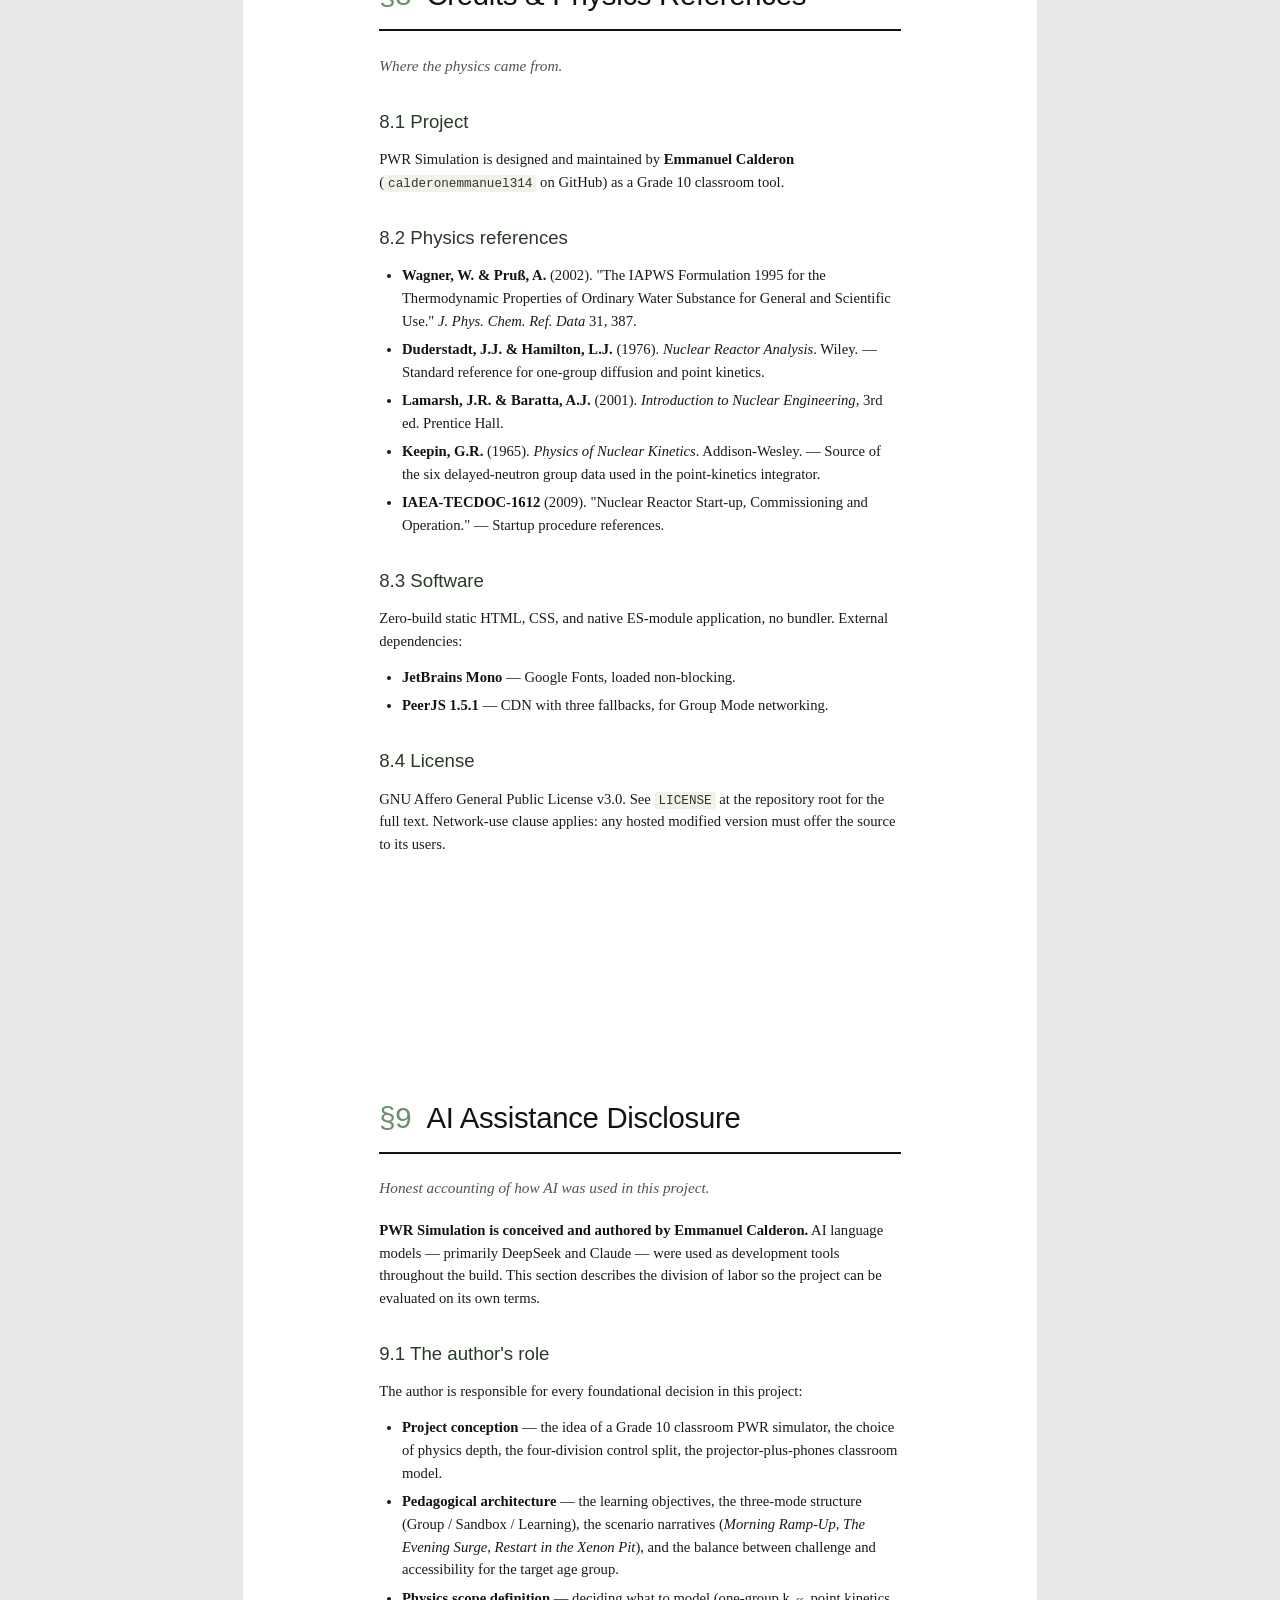
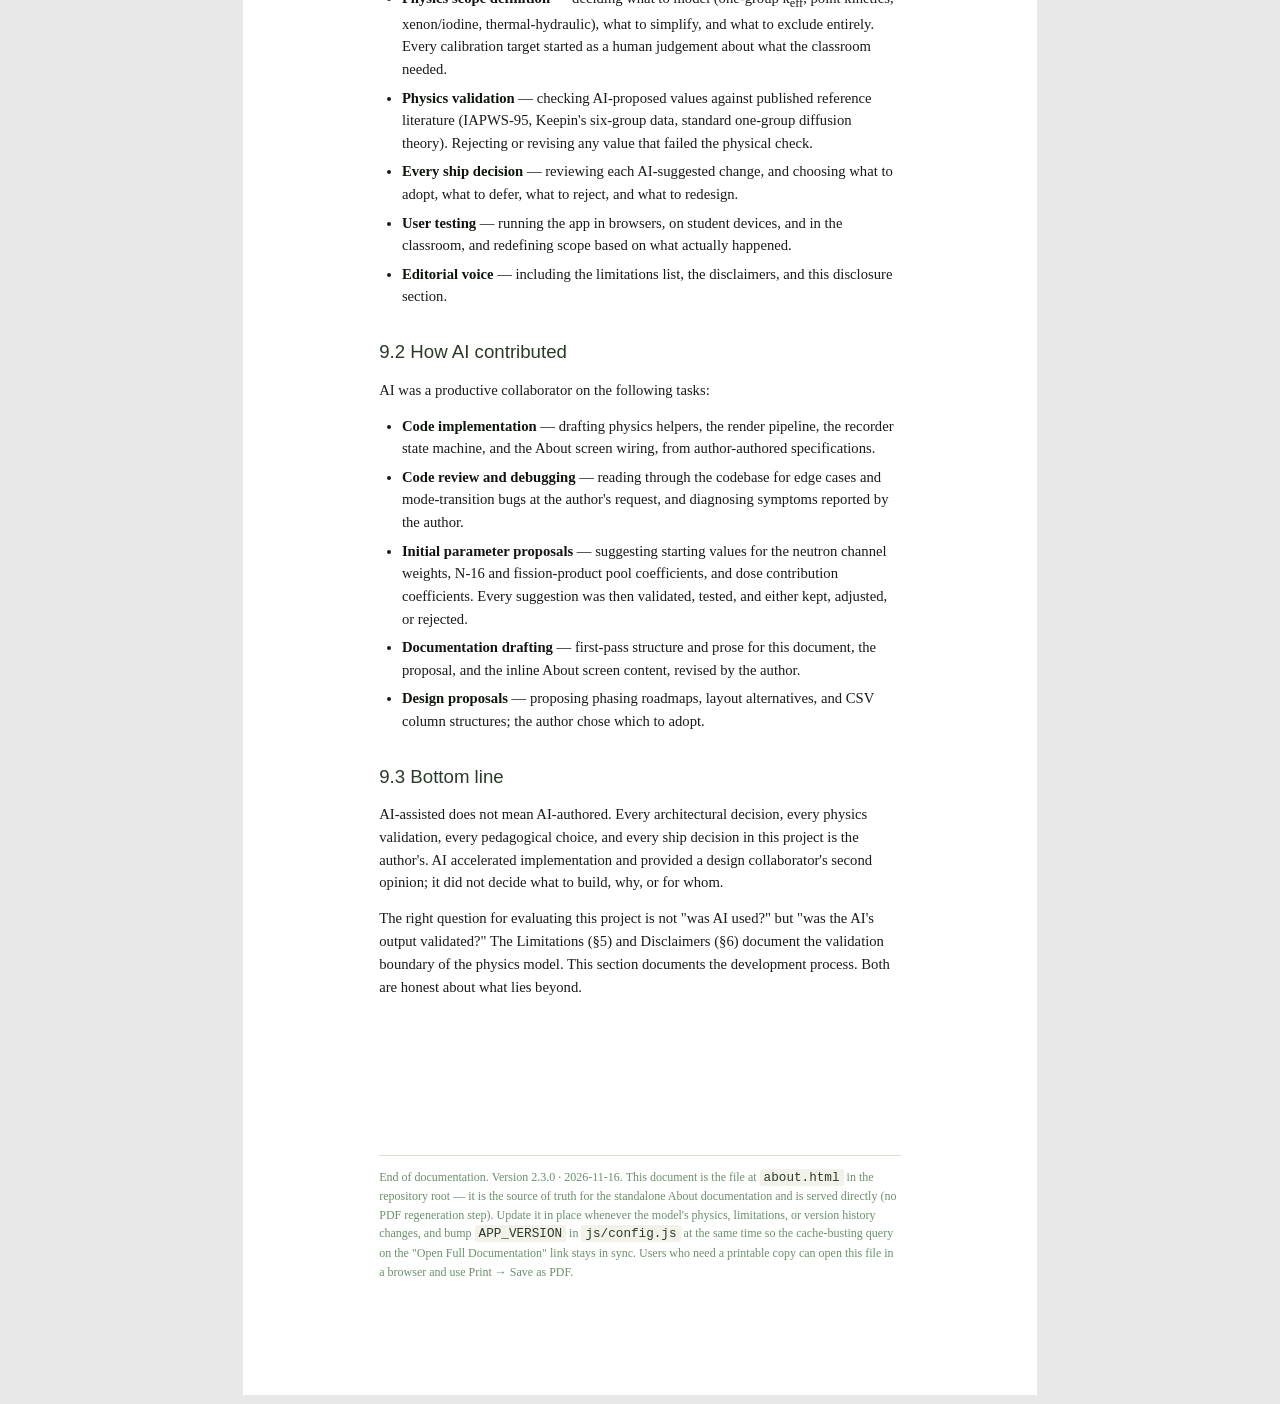
==== commit cf7e7490: "Update about.html" ====
--- a/about.html
+++ b/about.html
@@ -158,8 +158,7 @@
   <h2>2.3 Learning Mode</h2>
   <p>Clickable reactor schematic. Each component (core, fuel, rods, boron, pump, pressurizer, steam generator, turbine, condenser, hot/cold leg, containment, DNB) opens an explanatory panel. The phase-map chip opens the IAPWS-95 saturation overlay.</p>
   <h2>2.4 Advanced Mode</h2>
-  <p>nuclear instrumentation, CSV data recorder, and an Experiment Library of guided experiments (library shell live; individual experiments ship in later phases). Free Exploration shows five additional readouts — neutron count rate, dose rate, reactor period, reactivity, thermal flux — and lets students record all state at 1 Hz for offline analysis. The recorder exports a 14-column CSV that opens in Excel or Google Sheets.</p>
-</div>
+  <p>Nuclear instrumentation, CSV data recorder, and an Experiment Library of guided experiments (library shell live; individual experiments ship in later phases). Free Exploration shows five additional readouts — neutron count rate, dose rate, reactor period, reactivity, thermal flux — and lets students record all state at 1 Hz for offline analysis. The recorder exports a 14-column CSV that opens in Excel or Google Sheets.</p>
 
 <!-- §3 -->
 <div class="page">
@@ -241,6 +240,7 @@
   <p class="section-intro">Version-by-version changelog.</p>
   <table>
     <tr><th style="width:15%">Version</th><th>Description</th></tr>
+    <tr><td><strong>2.3.0</strong></td><td>Phase 4 of Advanced Mode: Experiment Library shell. New <code>EXPERIMENTS</code> catalogue in <code>js/config.js</code> and new module <code>js/experiments.js</code> drive the idle → briefing → running → complete state machine. Library screen shows a grid of experiment cards (12 planned across Phases 5–9, plus one dev shell-test); per-experiment briefing overlay carries objective, procedure, what-to-record, and a HEAD-checked worksheet link; procedure card floats inside the reactor schematic during a run; completion screen shows elapsed time and a disabled CSV button until Phase 5 produces rows. <code>host()</code> now returns a <code>stop()</code> handle so re-invocation does not stack tickers or keydown listeners. New <code>worksheets/</code> folder with naming README. Free Exploration unchanged.</td></tr>
     <tr><td><strong>2.2.2</strong></td><td>Codebase modularized from a single HTML file into zero-build native ES modules (<code>js/</code>) and modular stylesheets (<code>css/</code>). Added quick-start <code>README.md</code>, aligned visible branding to PWR SIMULATION, synchronized version/build display, fixed mobile <code>#bAbout</code> / <code>#bar</code> overlap and Advanced Mode back navigation, and completed interactive face validation across all modes.</td></tr>
     <tr><td><strong>2.2.1</strong></td><td>Documentation delivery switched from <code>about.pdf</code> to <code>about.html</code>. The About screen's "Open Full Documentation" button opens the standalone HTML in a new browser tab. Users who need a printable copy can use their browser's Print → Save as PDF. Added AI Assistance Disclosure (§9). Documentation now editable in place — no PDF regeneration step.</td></tr>
     <tr><td><strong>2.2.0</strong></td><td>Phase 2 + Phase 3 of Advanced Mode: 14-column CSV data recorder with state machine (idle / recording / stopped / clear), 5000-row cap, Blob-based download; About screen with full Limitations and Disclaimers inline, version display, HEAD-check for PDF availability. Green pulsing REC dot, cache-busted documentation link.</td></tr>
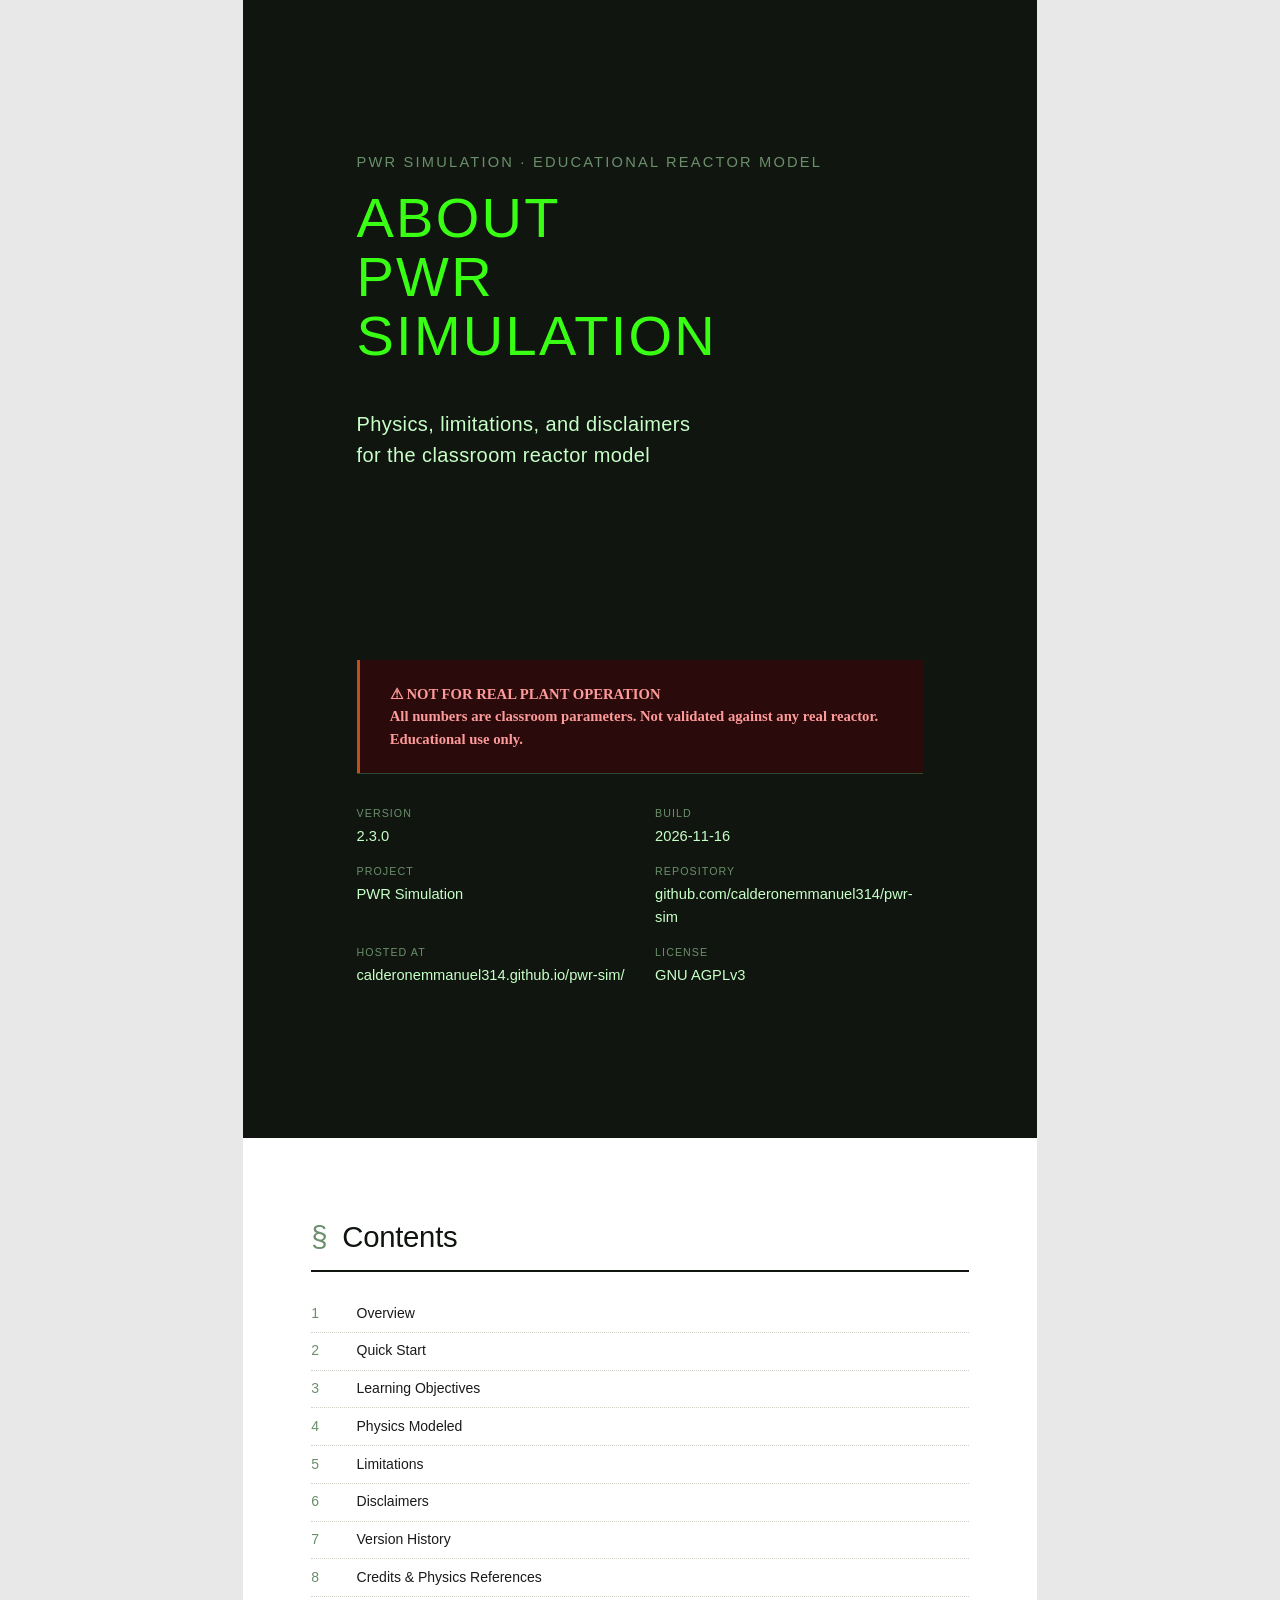
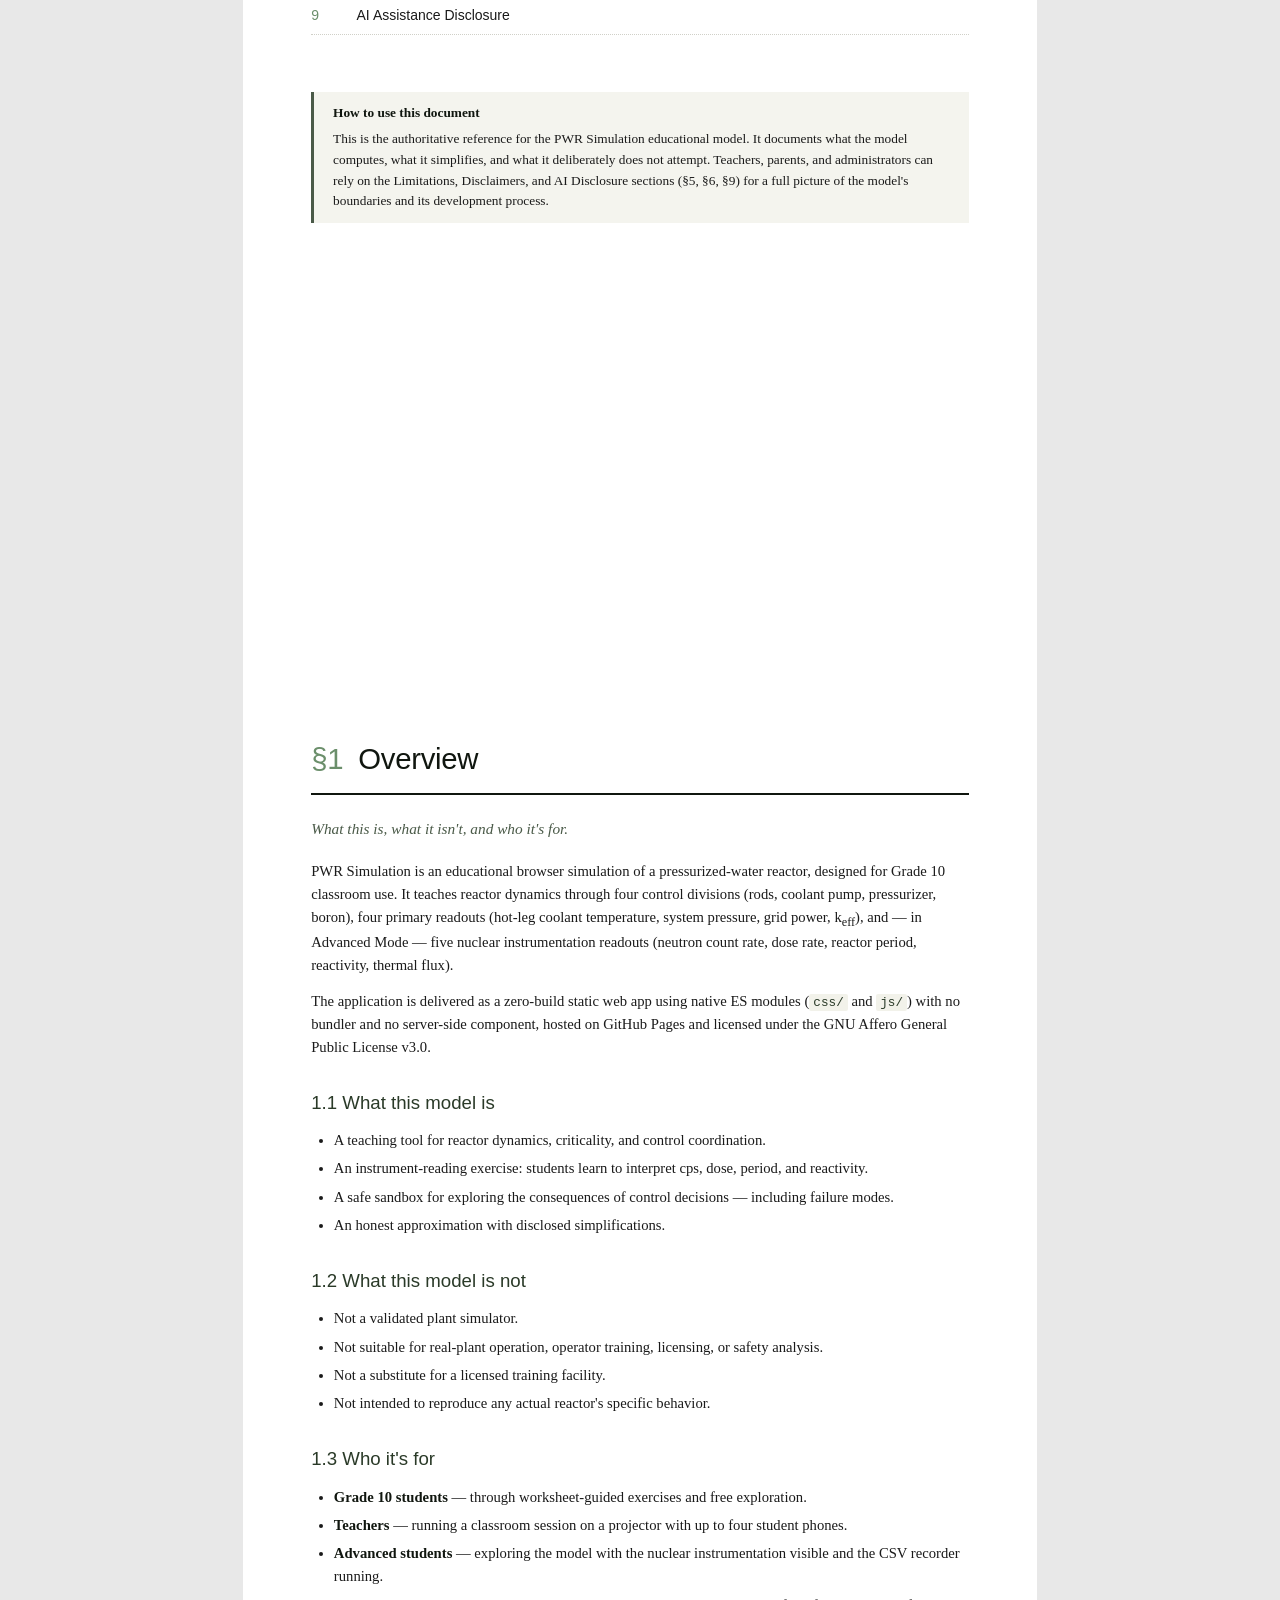
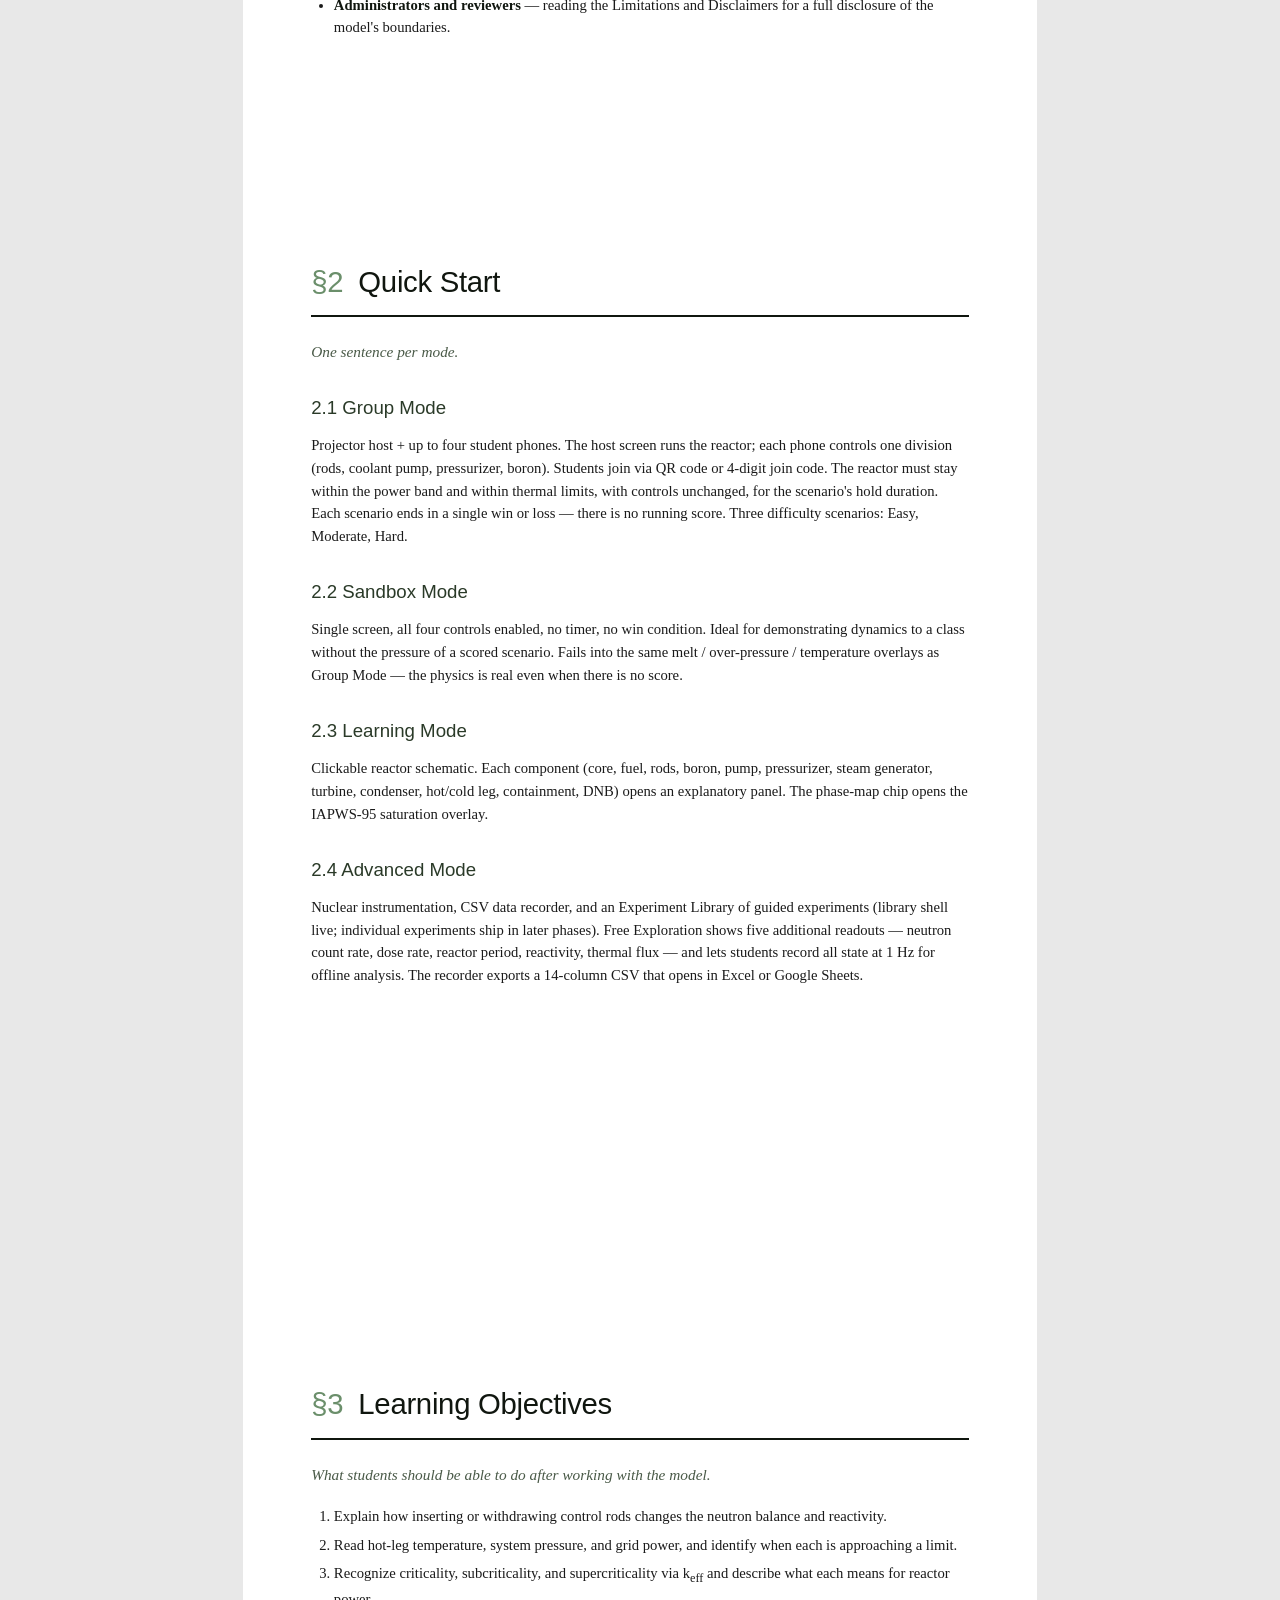
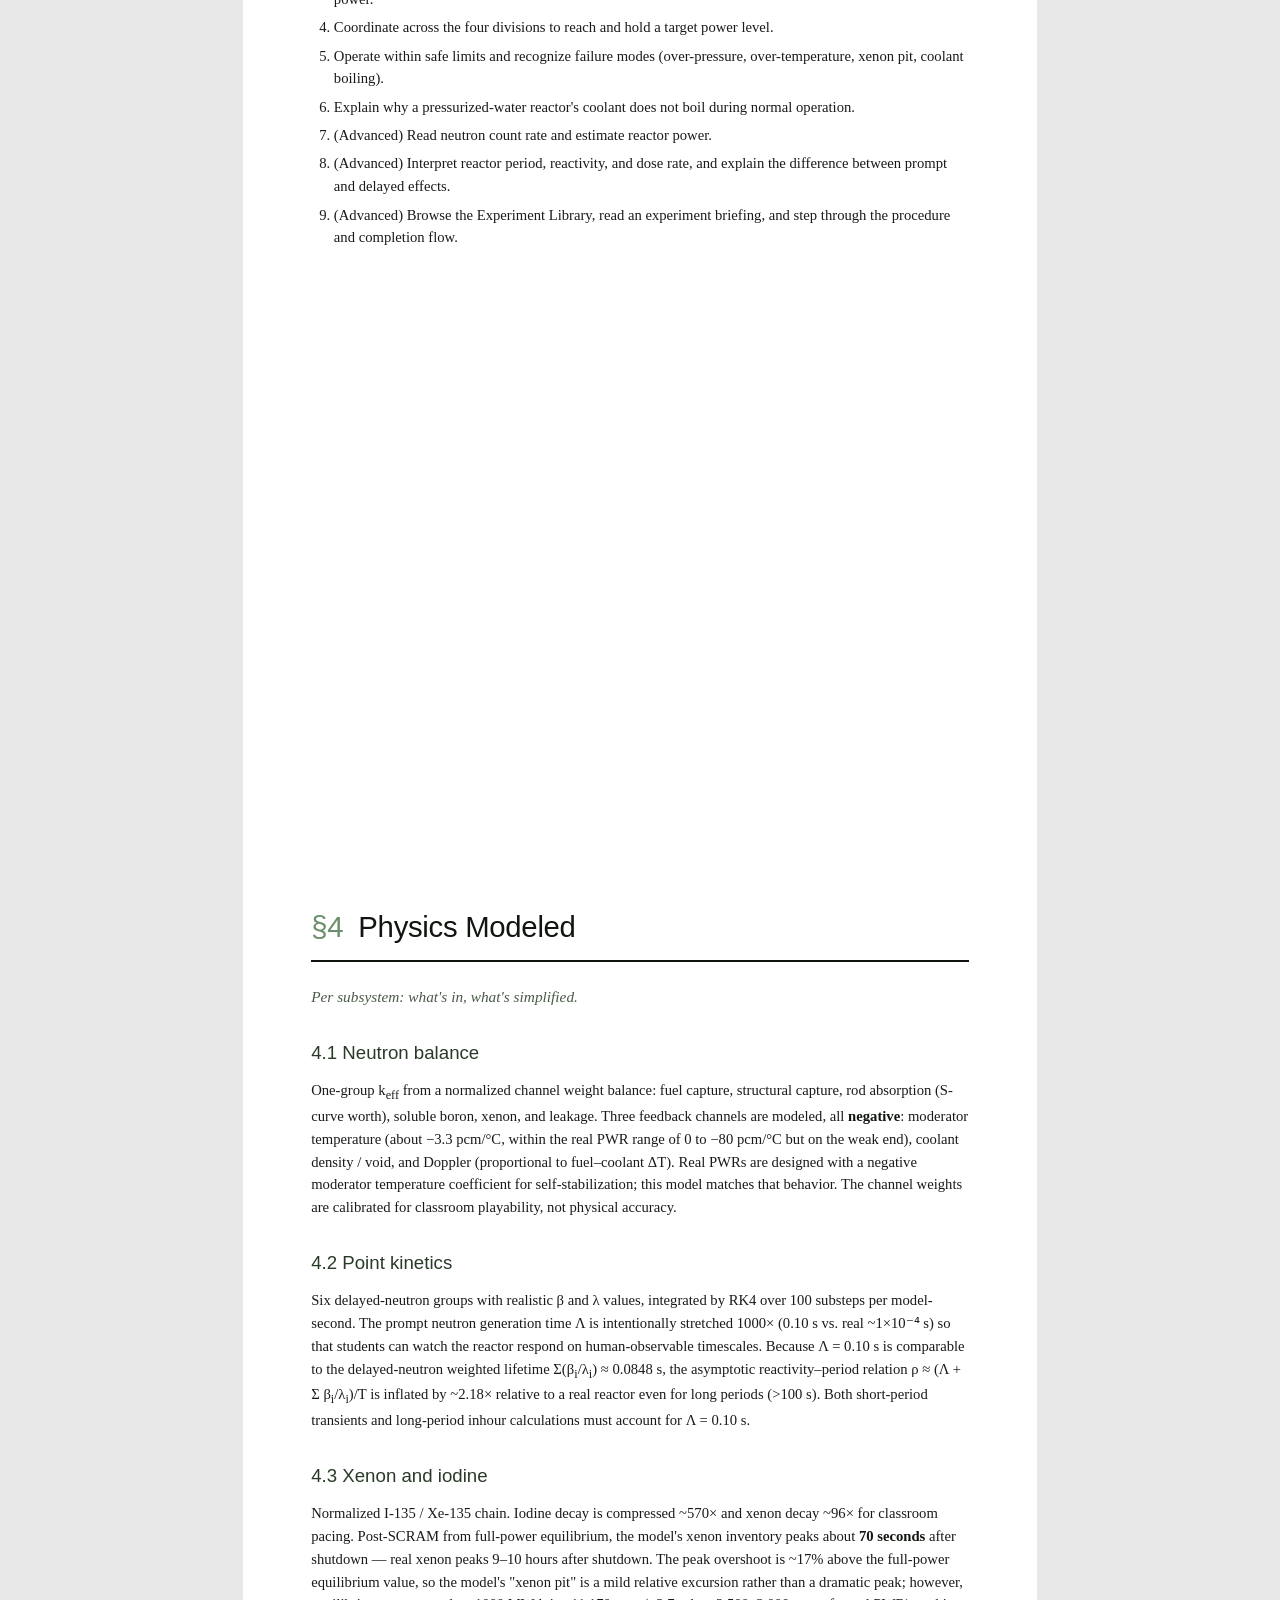
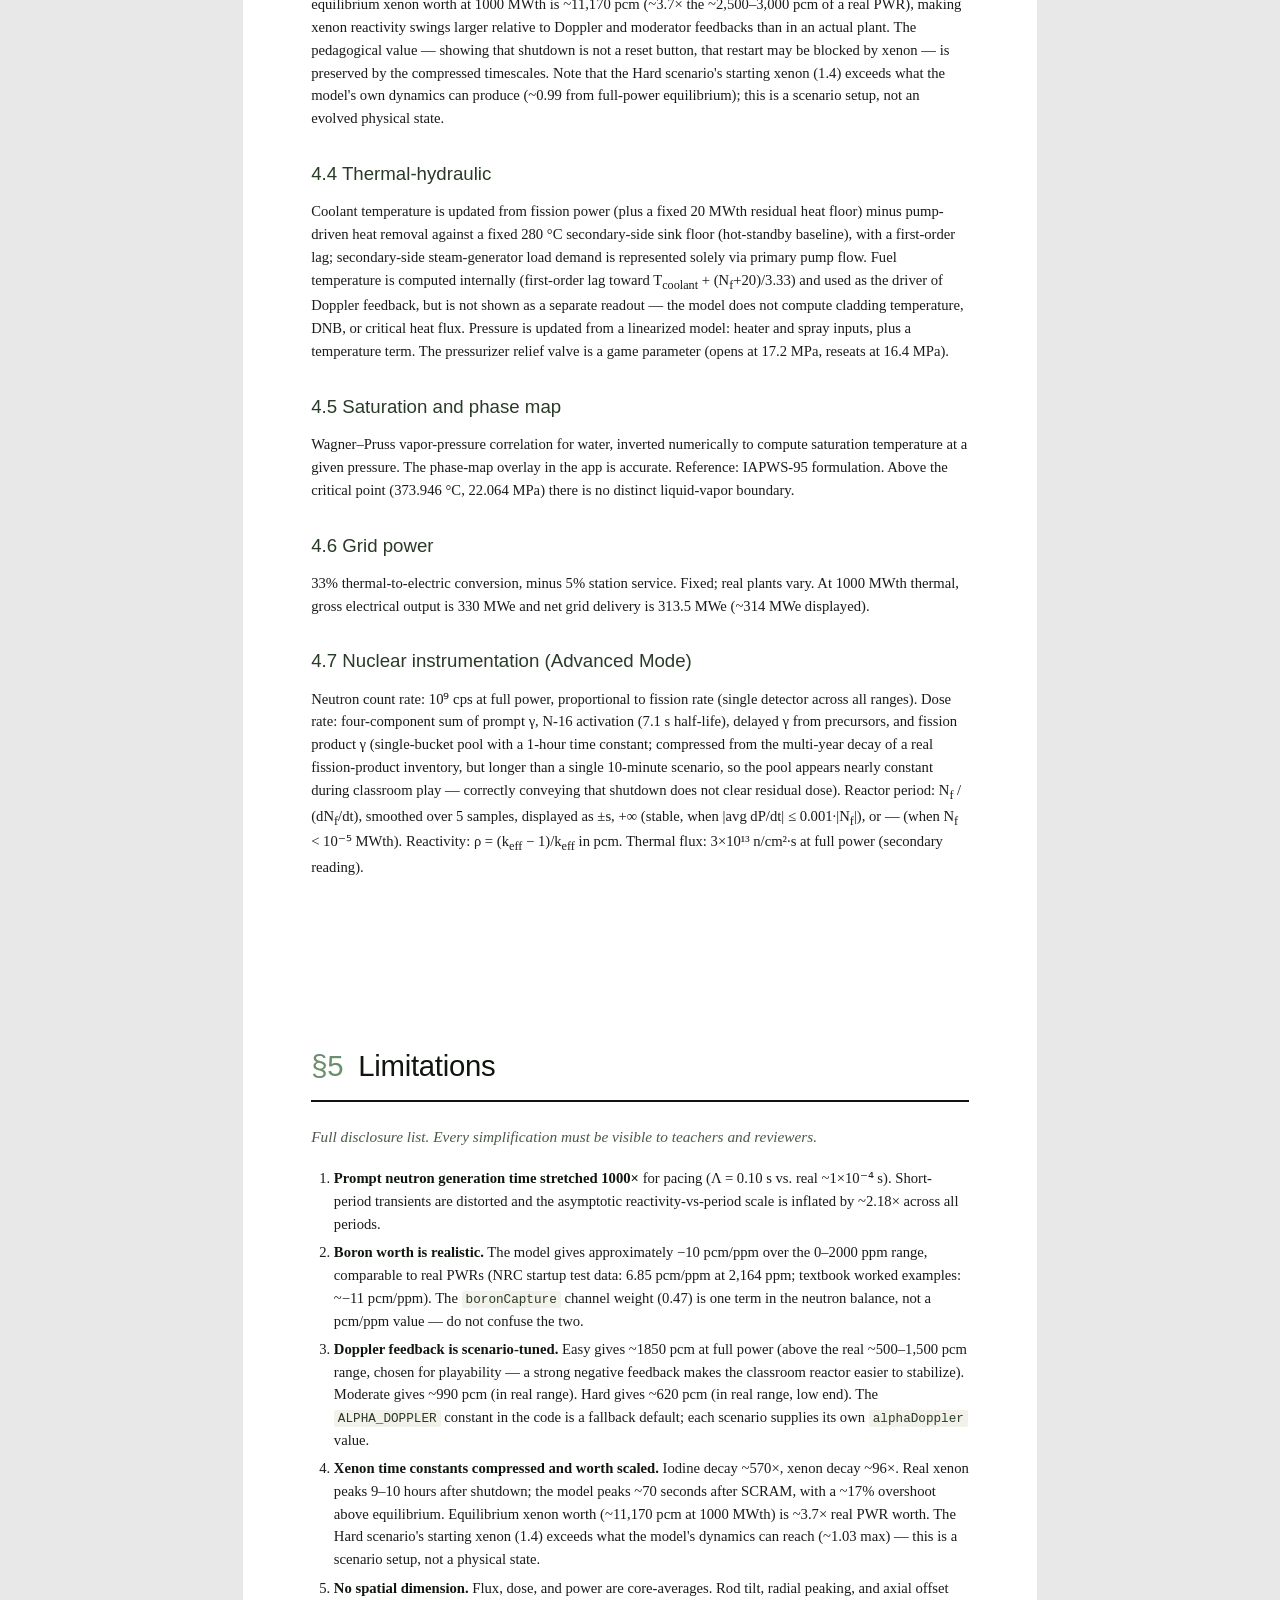
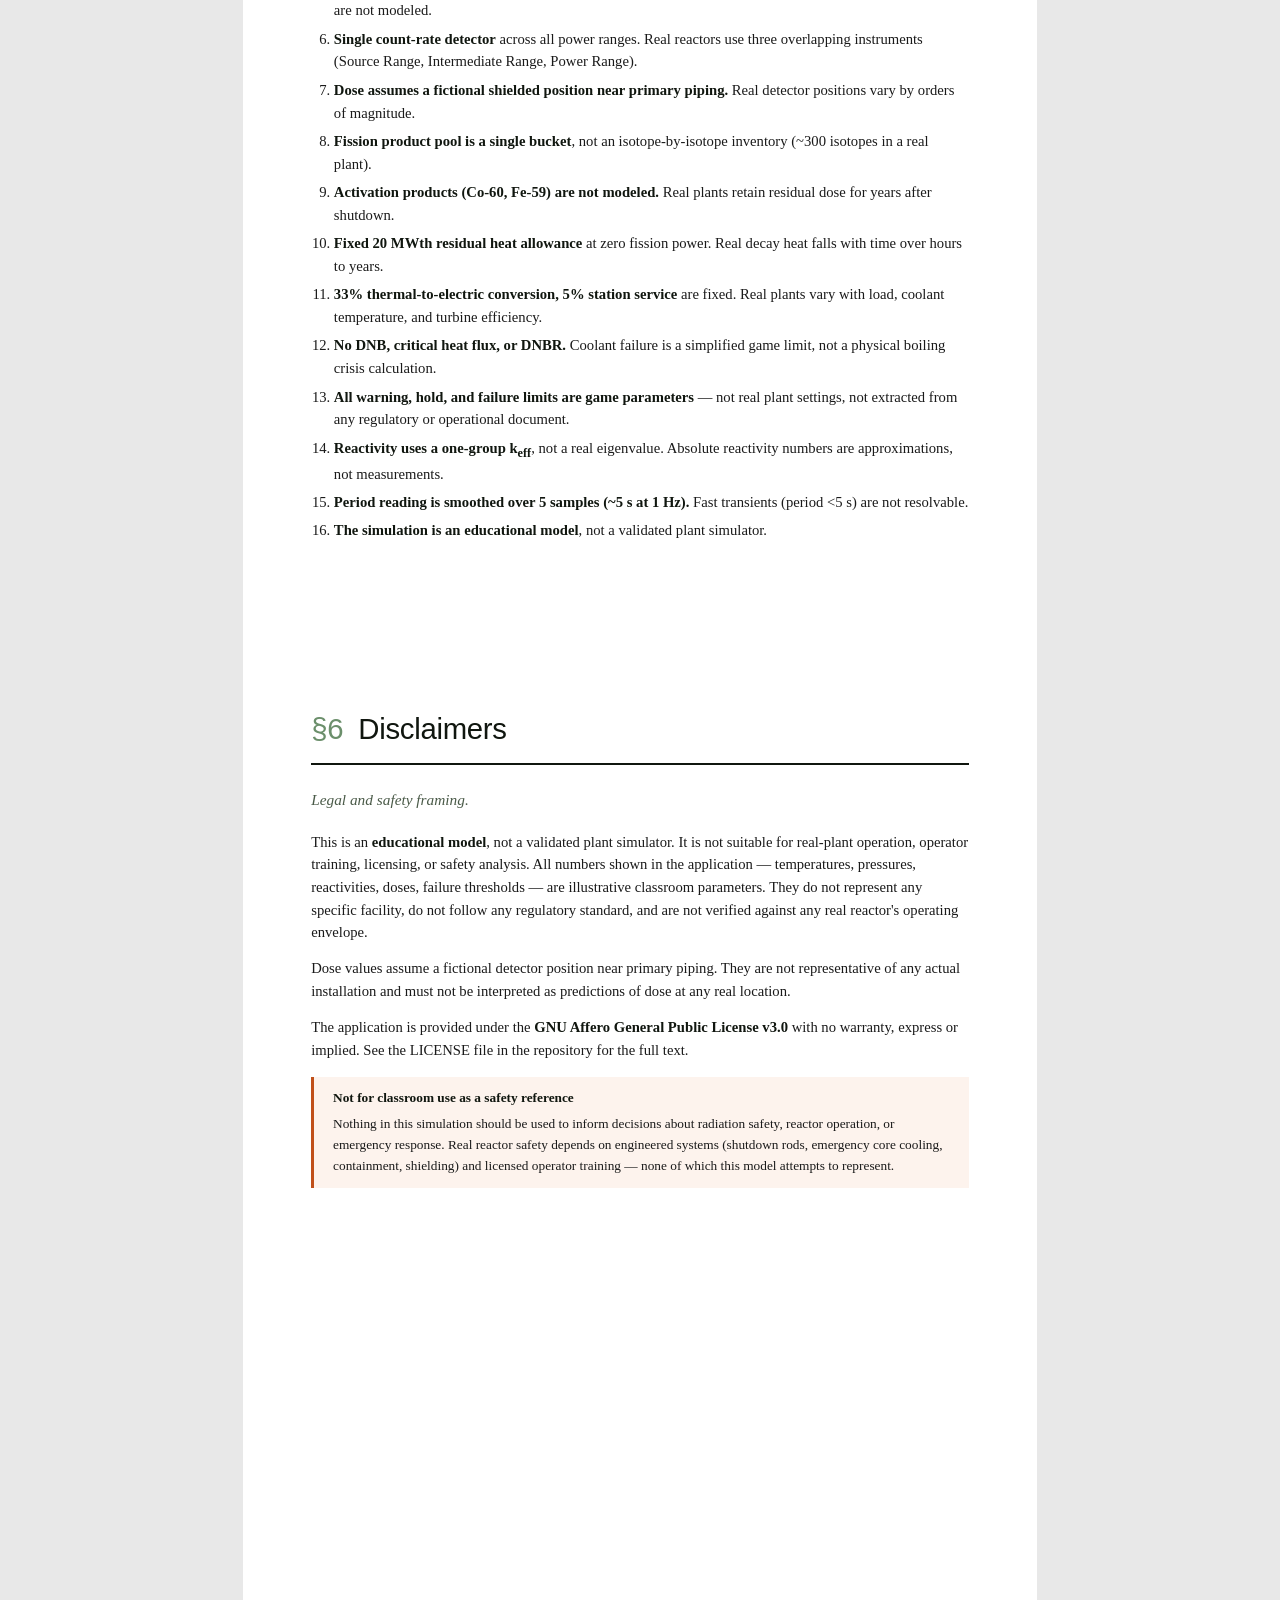
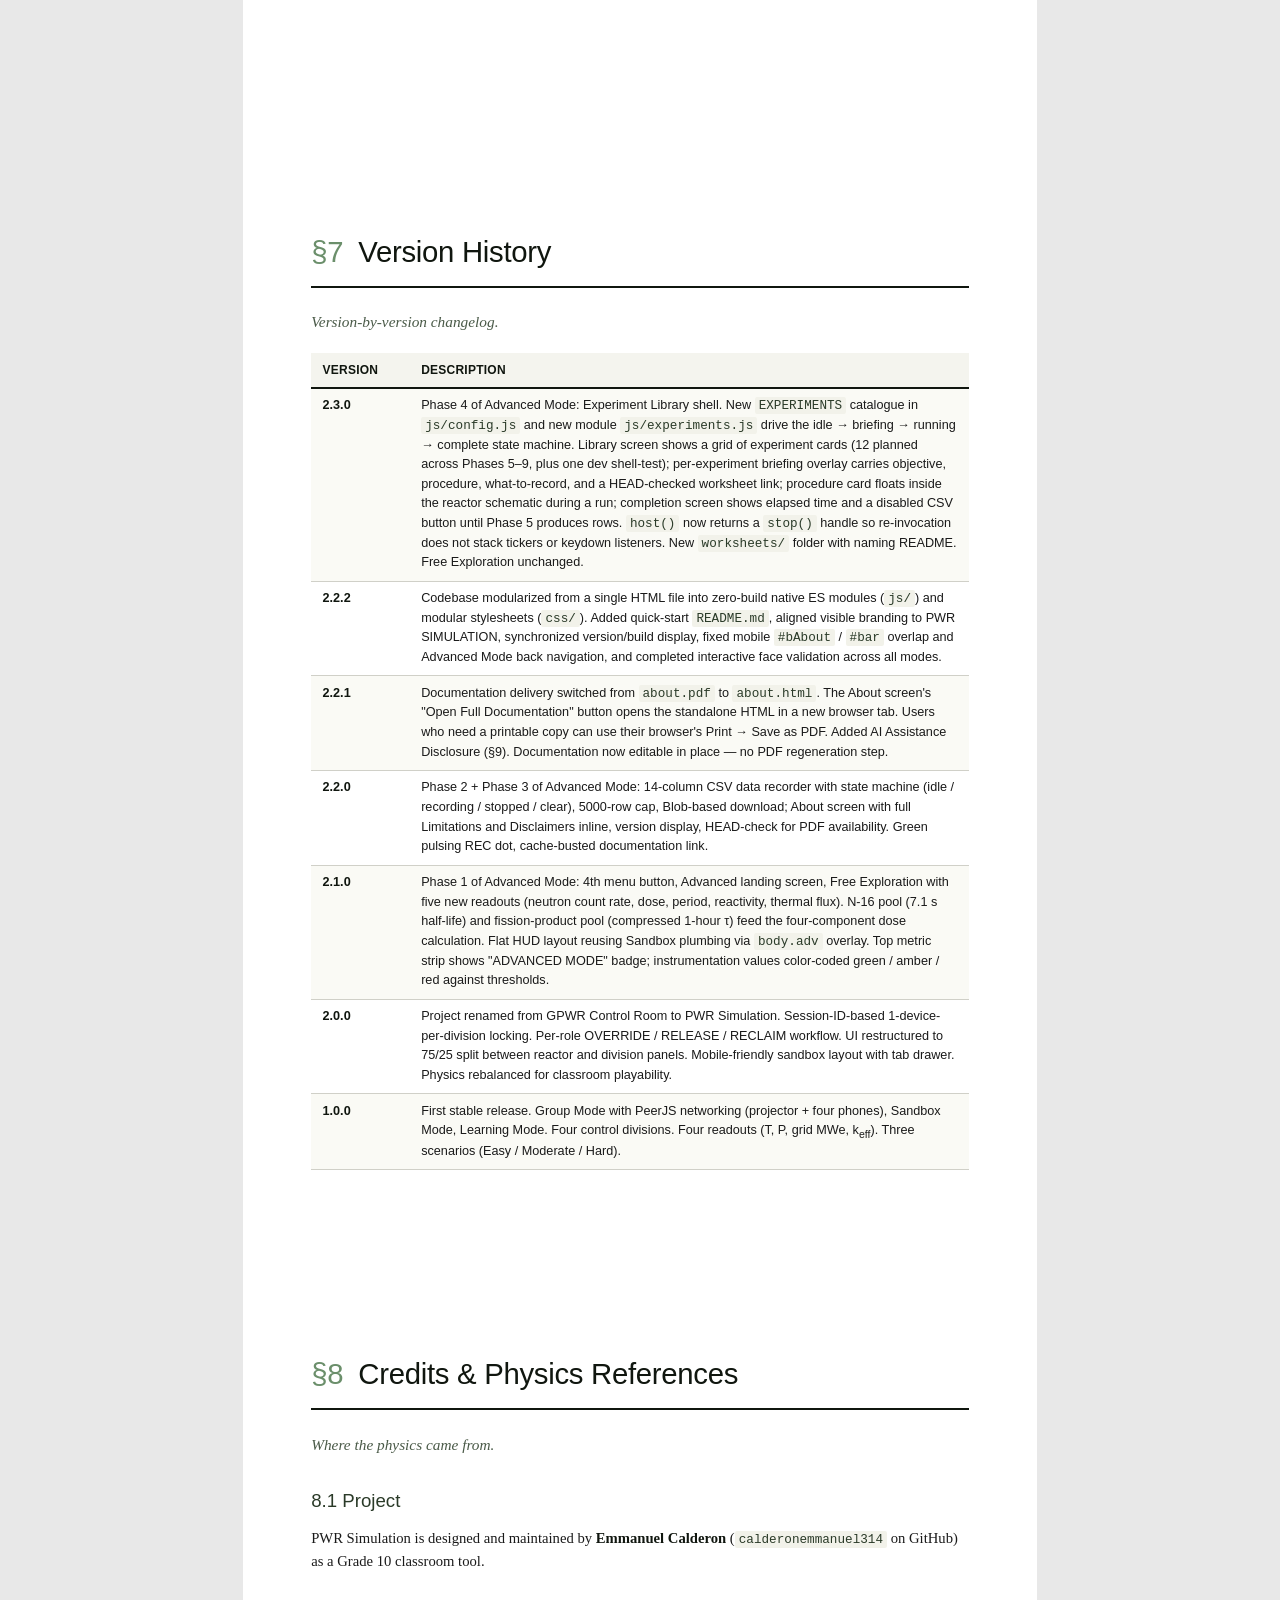
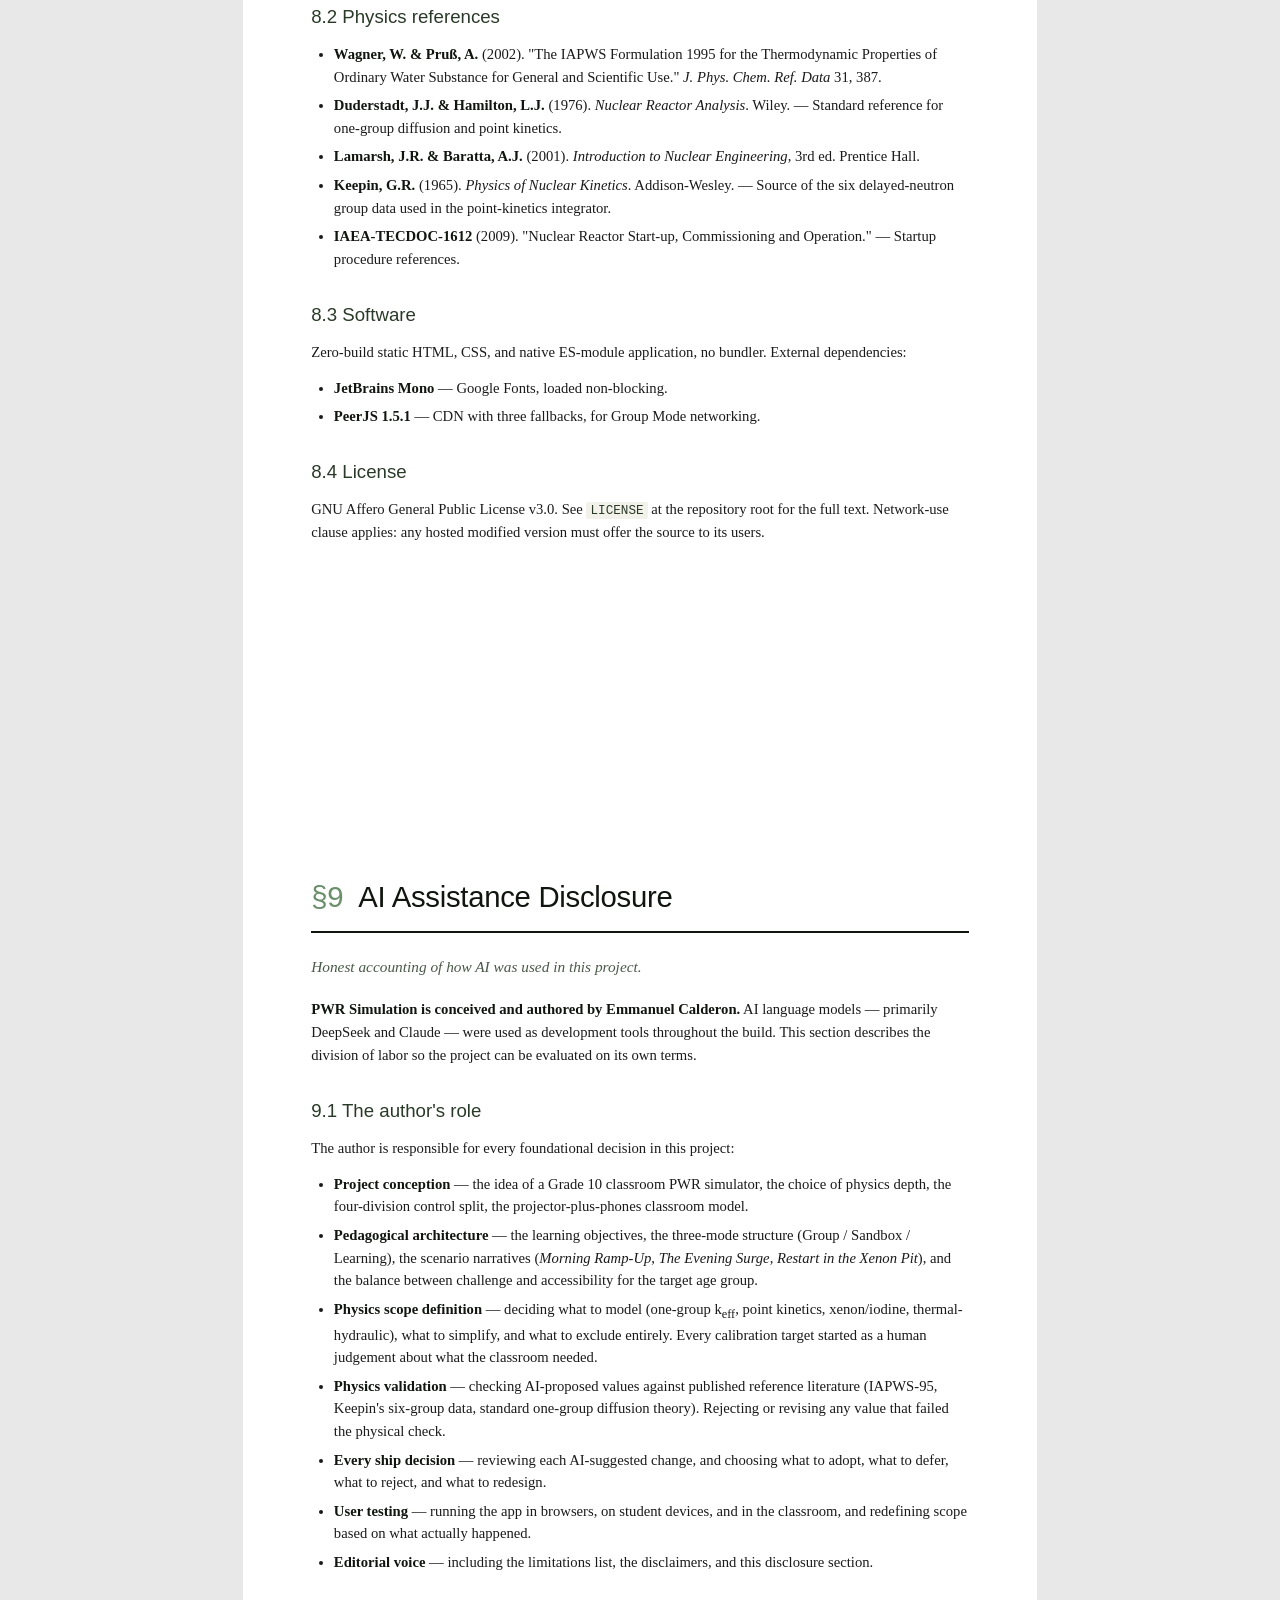
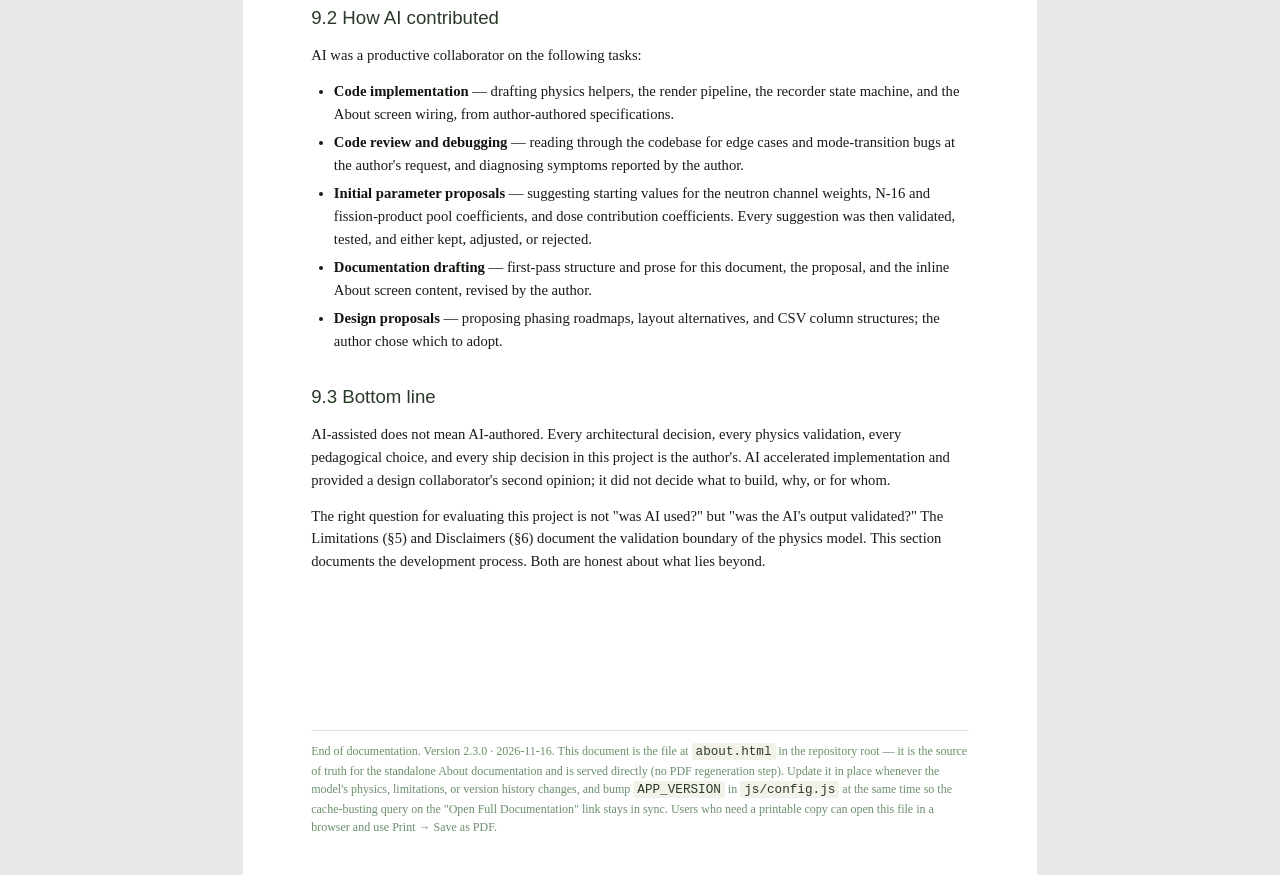
==== commit 71655307: "Update about.html" ====
--- a/about.html
+++ b/about.html
@@ -159,6 +159,7 @@
   <p>Clickable reactor schematic. Each component (core, fuel, rods, boron, pump, pressurizer, steam generator, turbine, condenser, hot/cold leg, containment, DNB) opens an explanatory panel. The phase-map chip opens the IAPWS-95 saturation overlay.</p>
   <h2>2.4 Advanced Mode</h2>
   <p>Nuclear instrumentation, CSV data recorder, and an Experiment Library of guided experiments (library shell live; individual experiments ship in later phases). Free Exploration shows five additional readouts — neutron count rate, dose rate, reactor period, reactivity, thermal flux — and lets students record all state at 1 Hz for offline analysis. The recorder exports a 14-column CSV that opens in Excel or Google Sheets.</p>
+</div>
 
 <!-- §3 -->
 <div class="page">
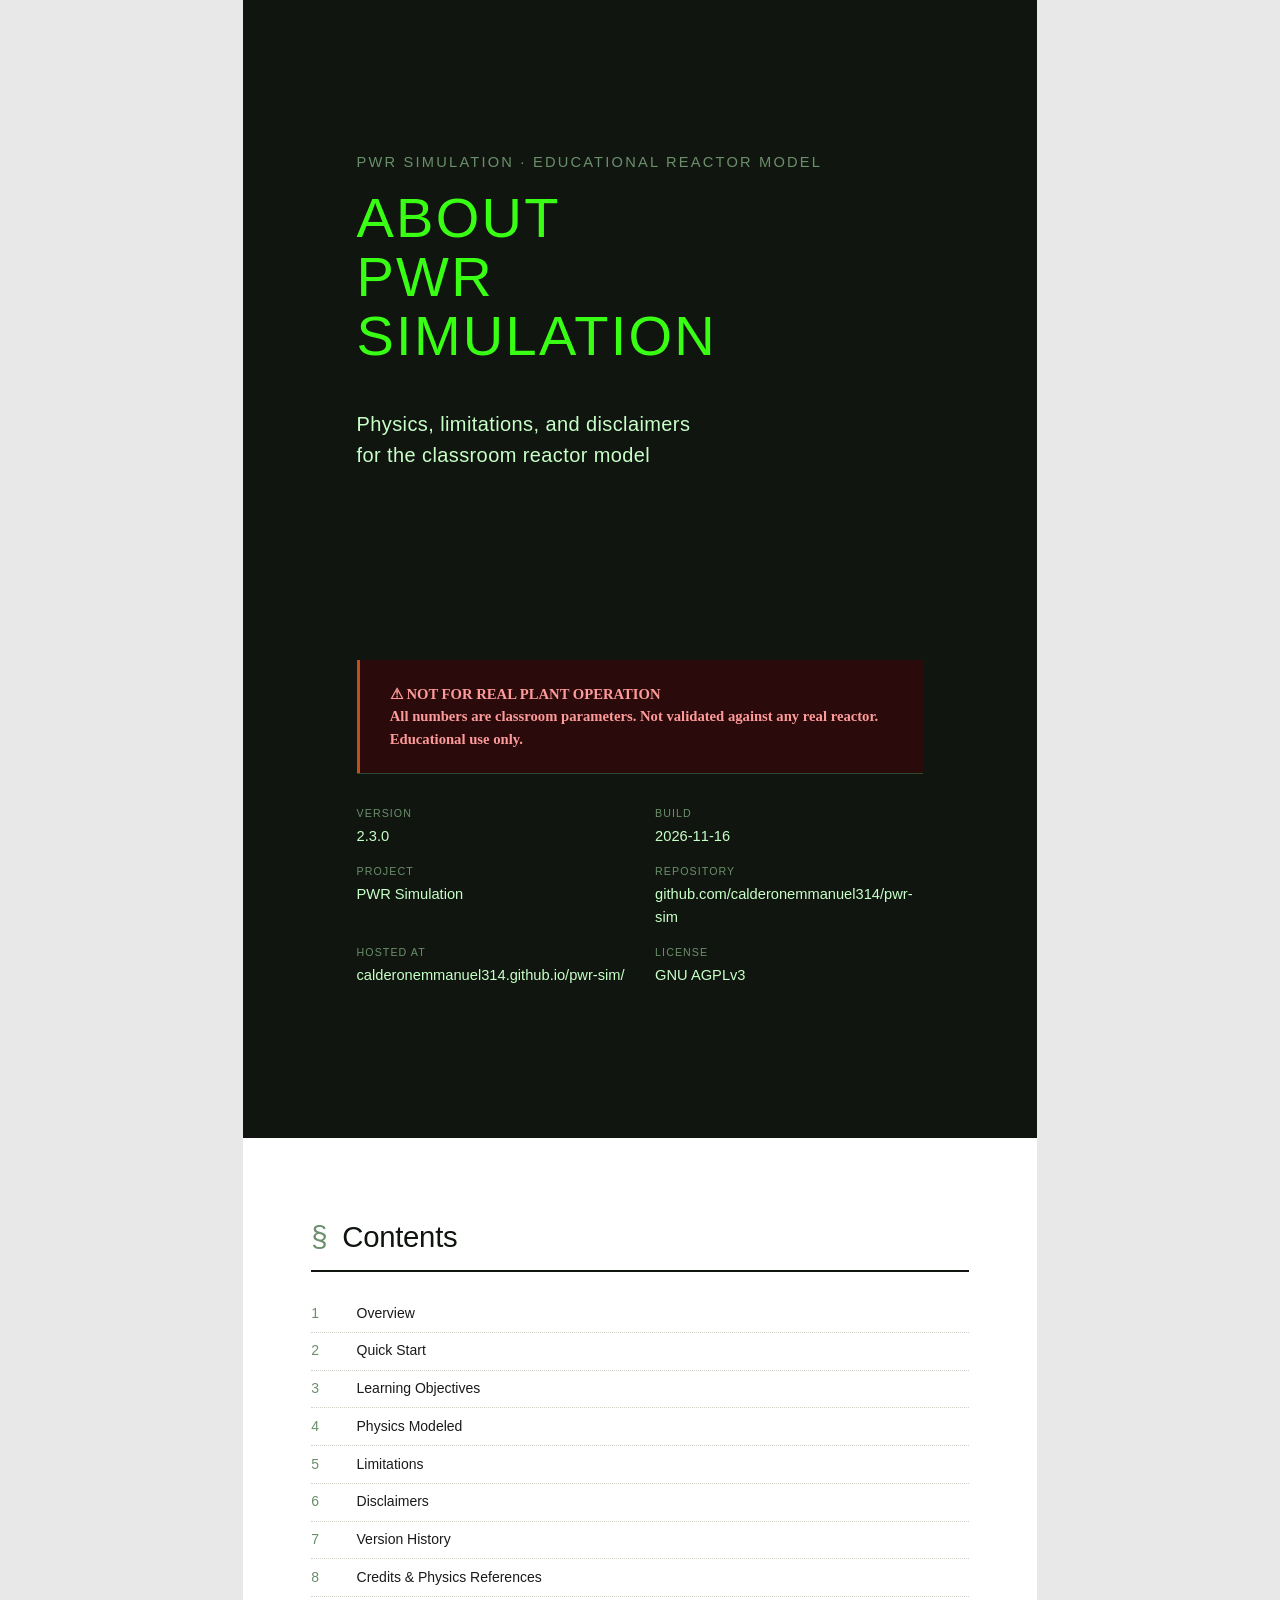
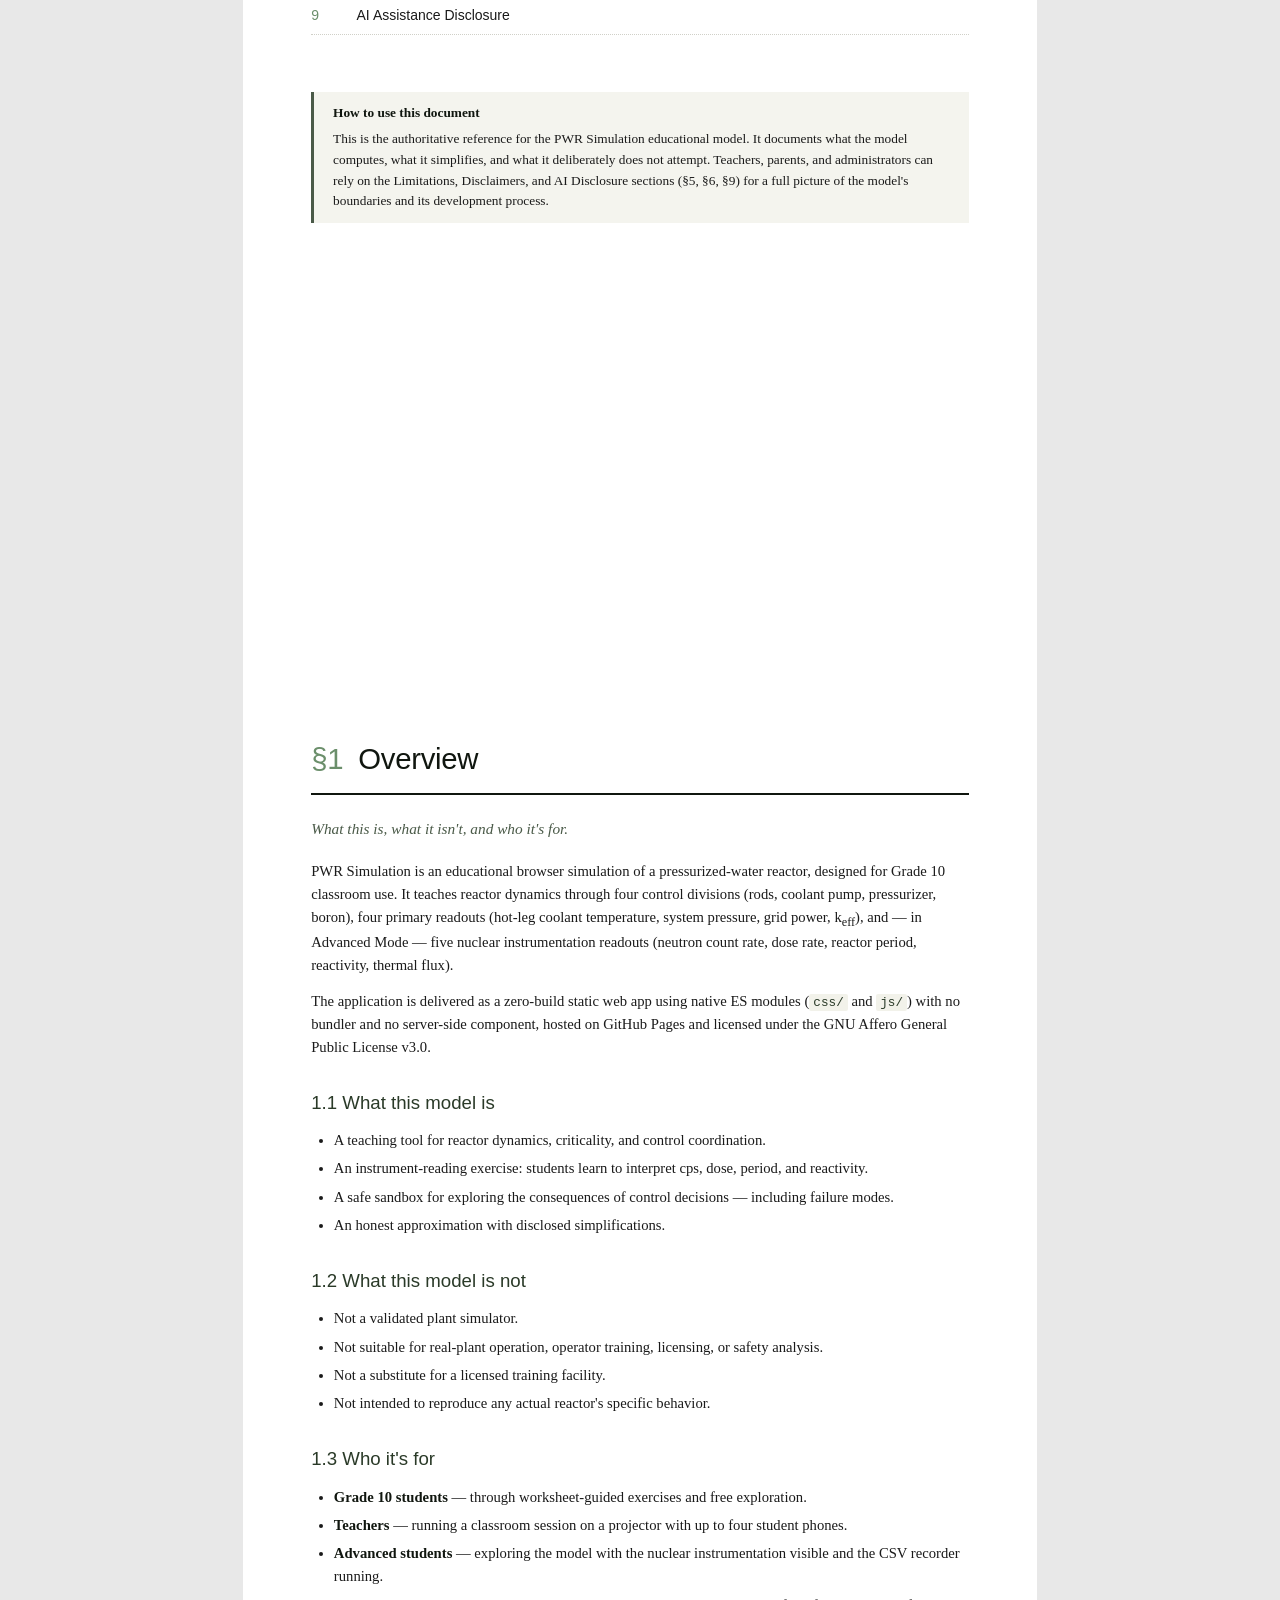
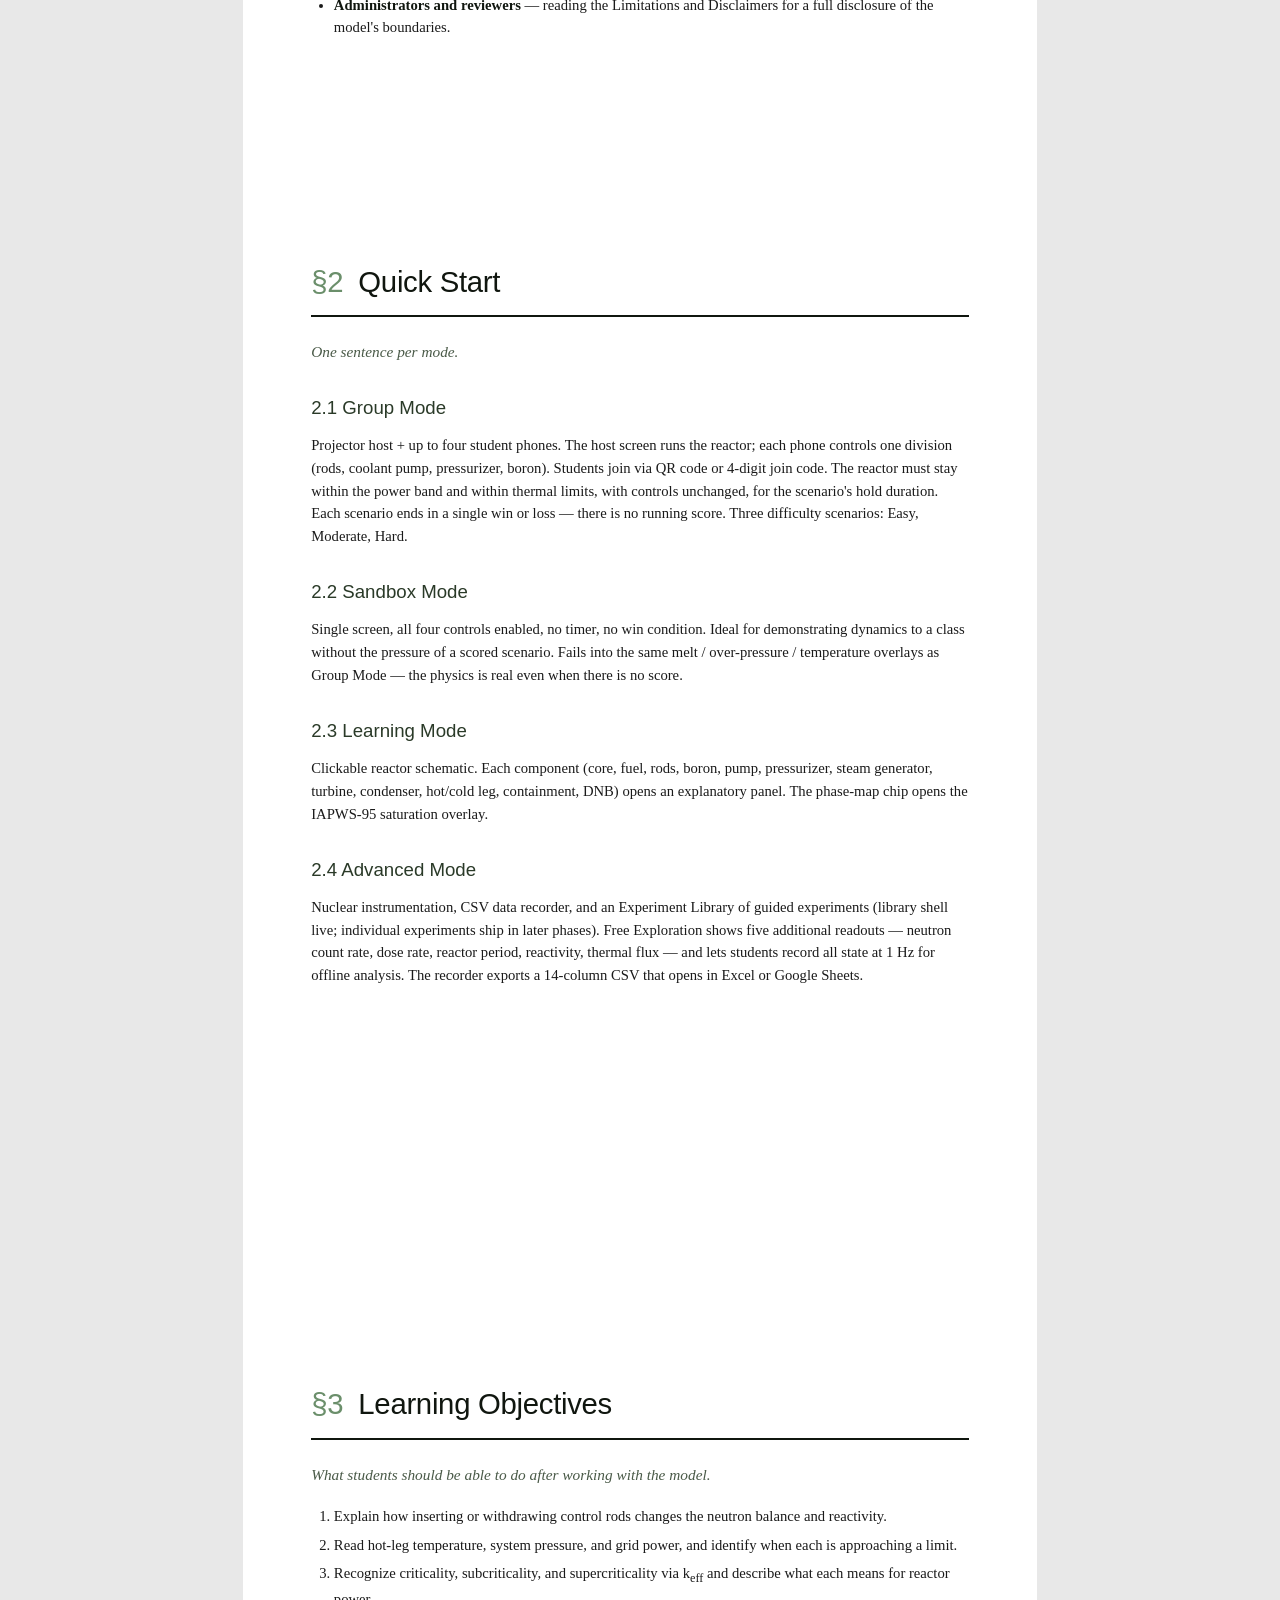
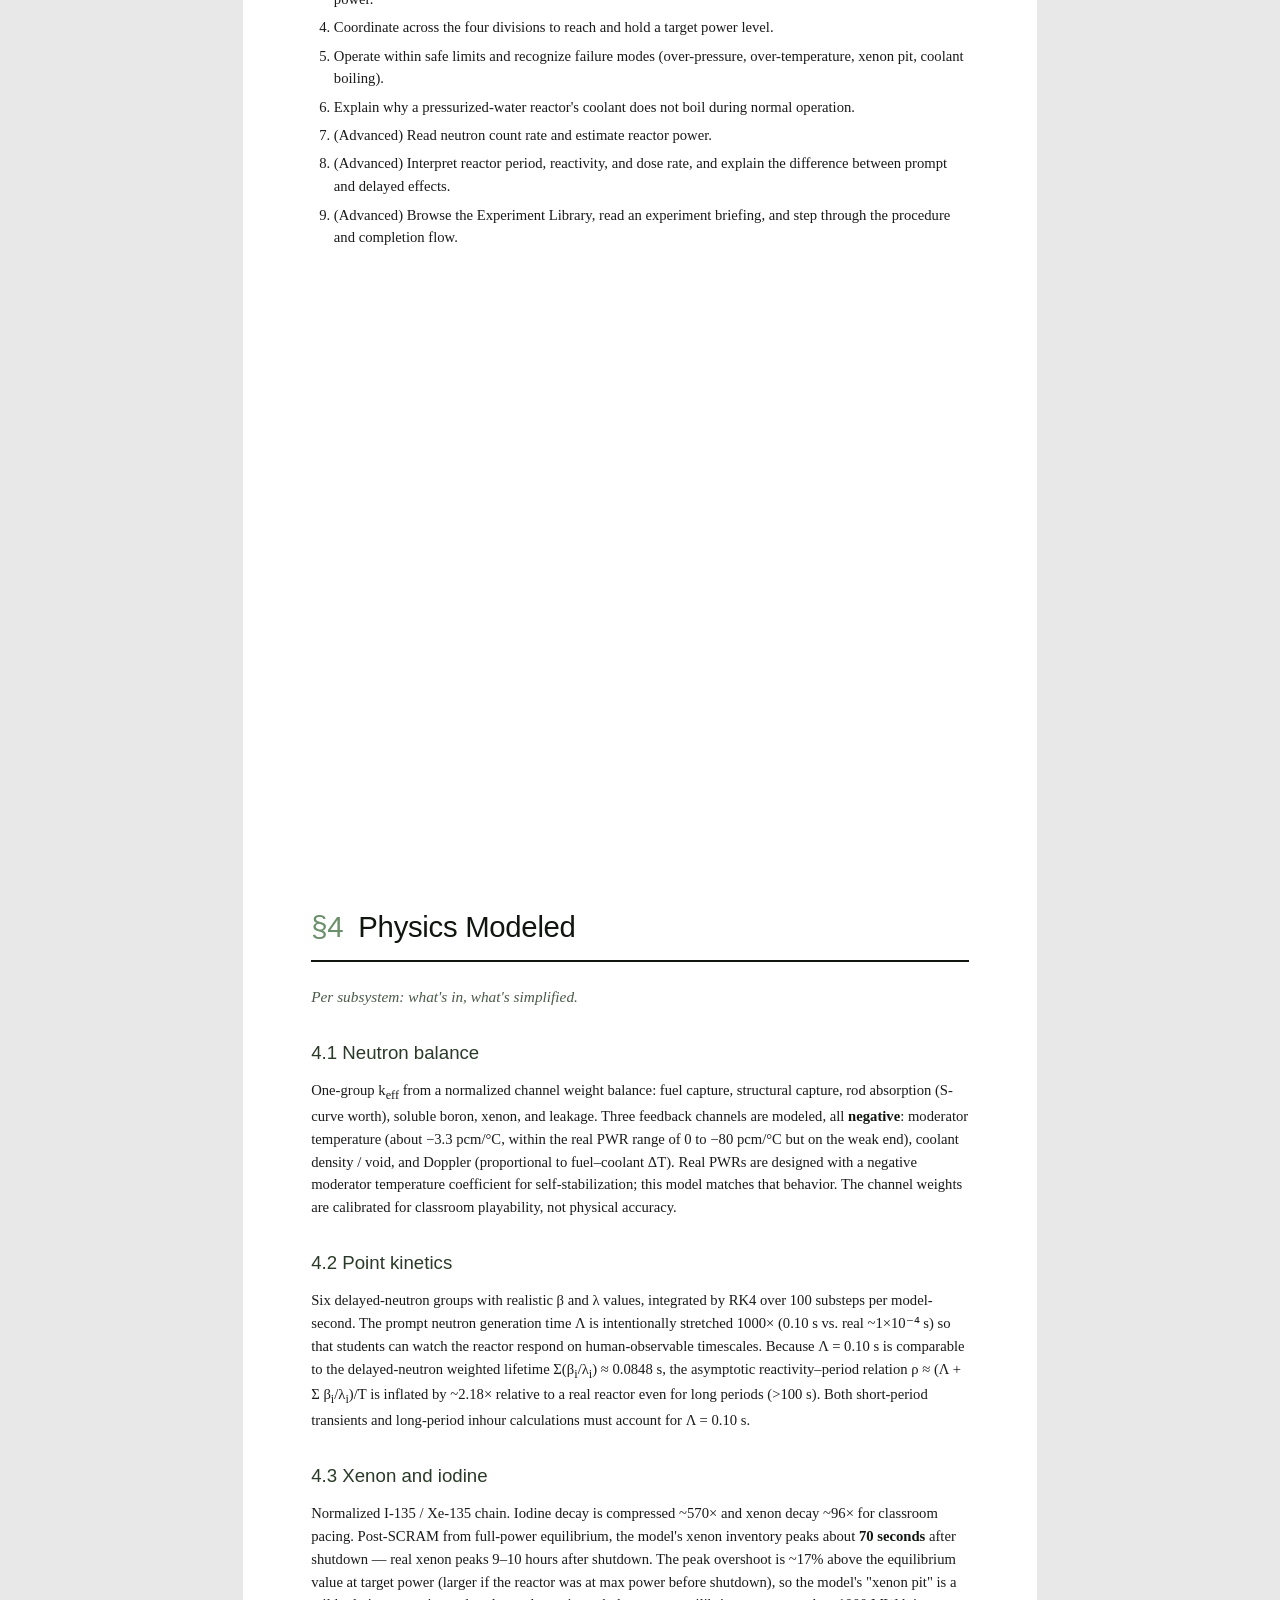
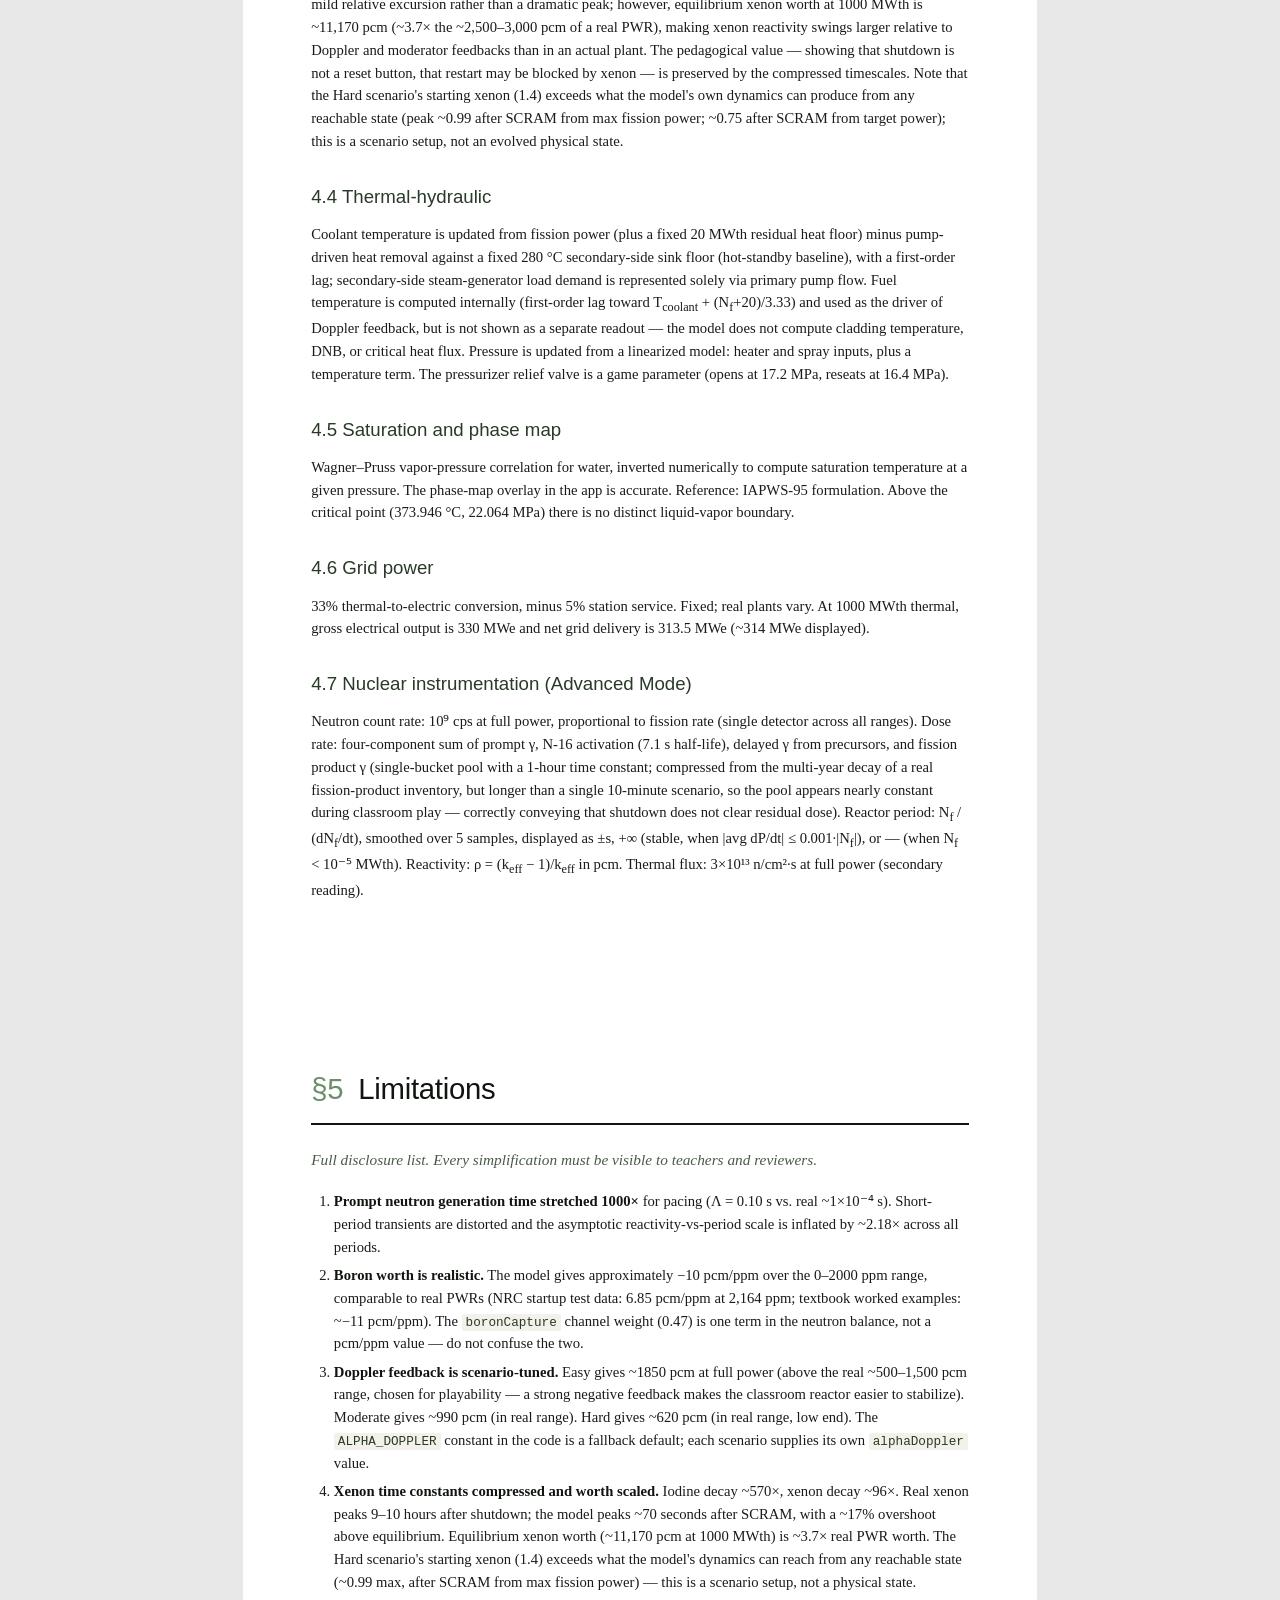
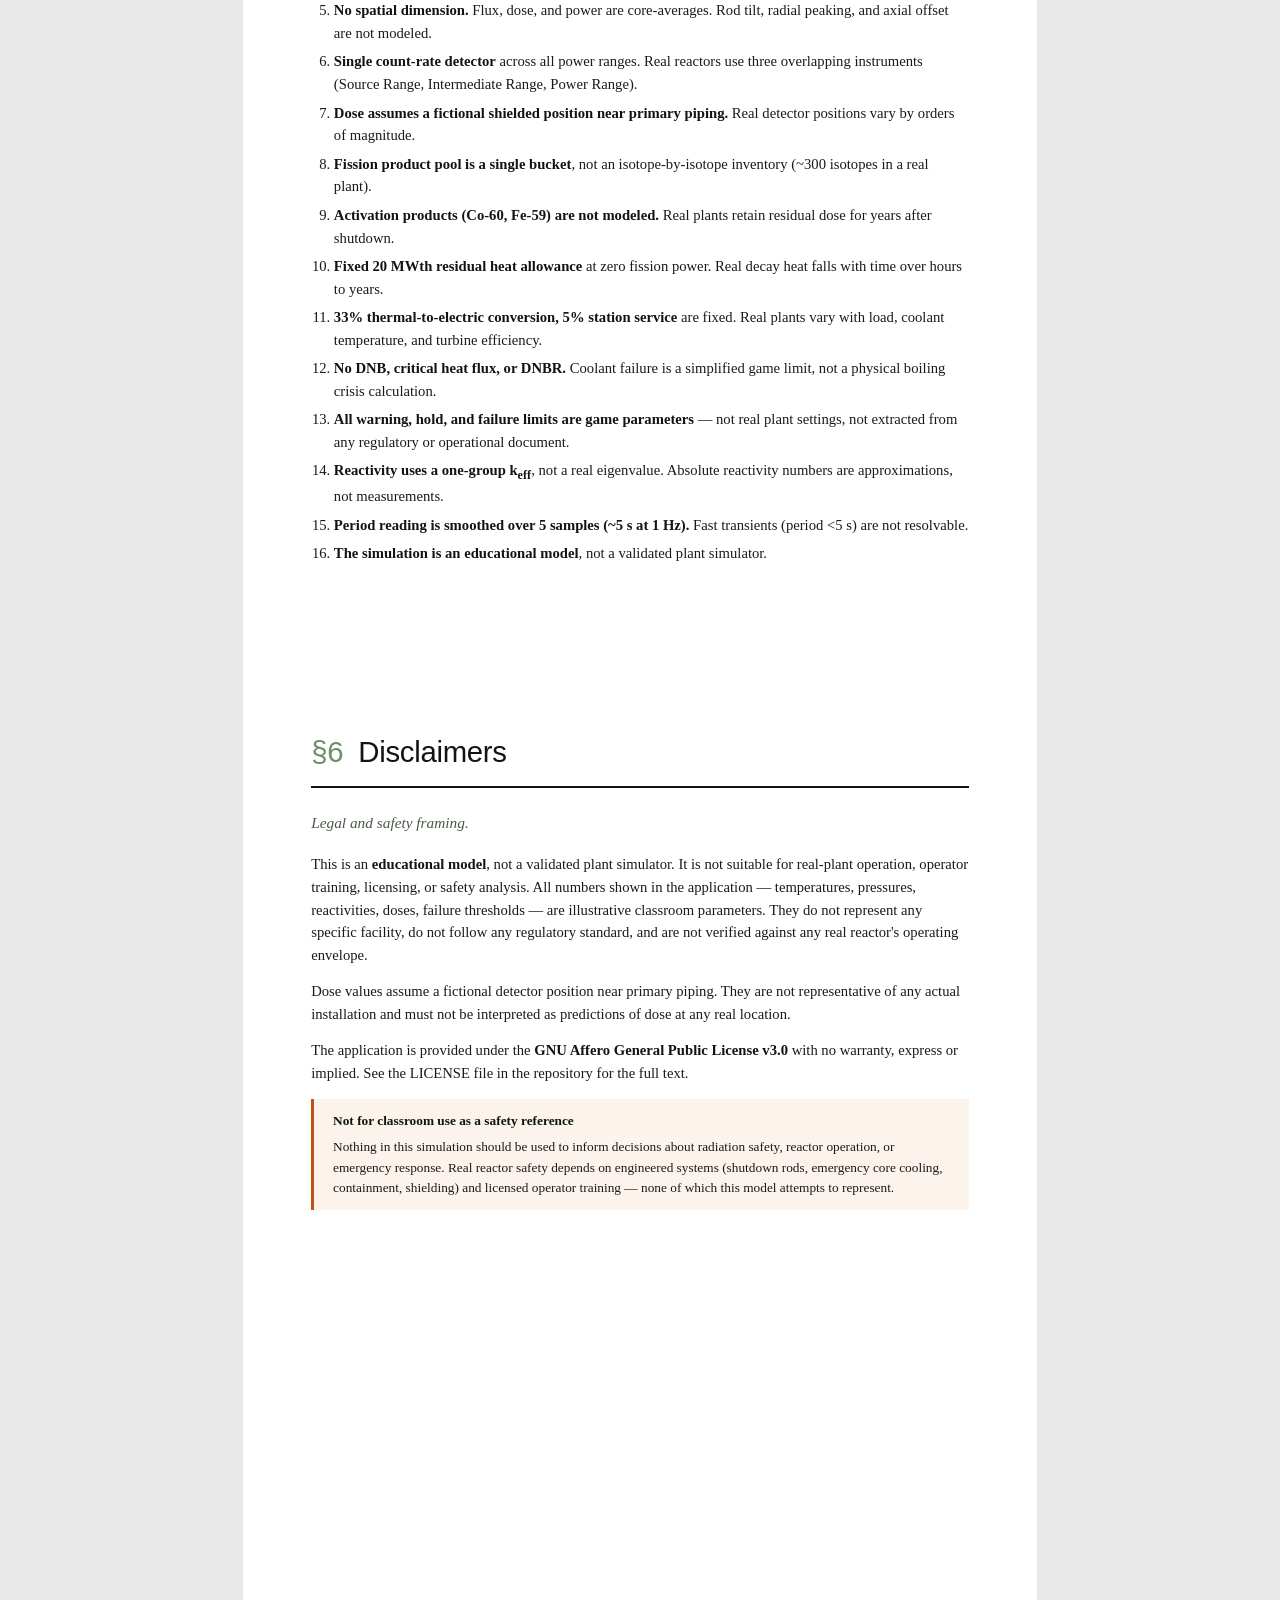
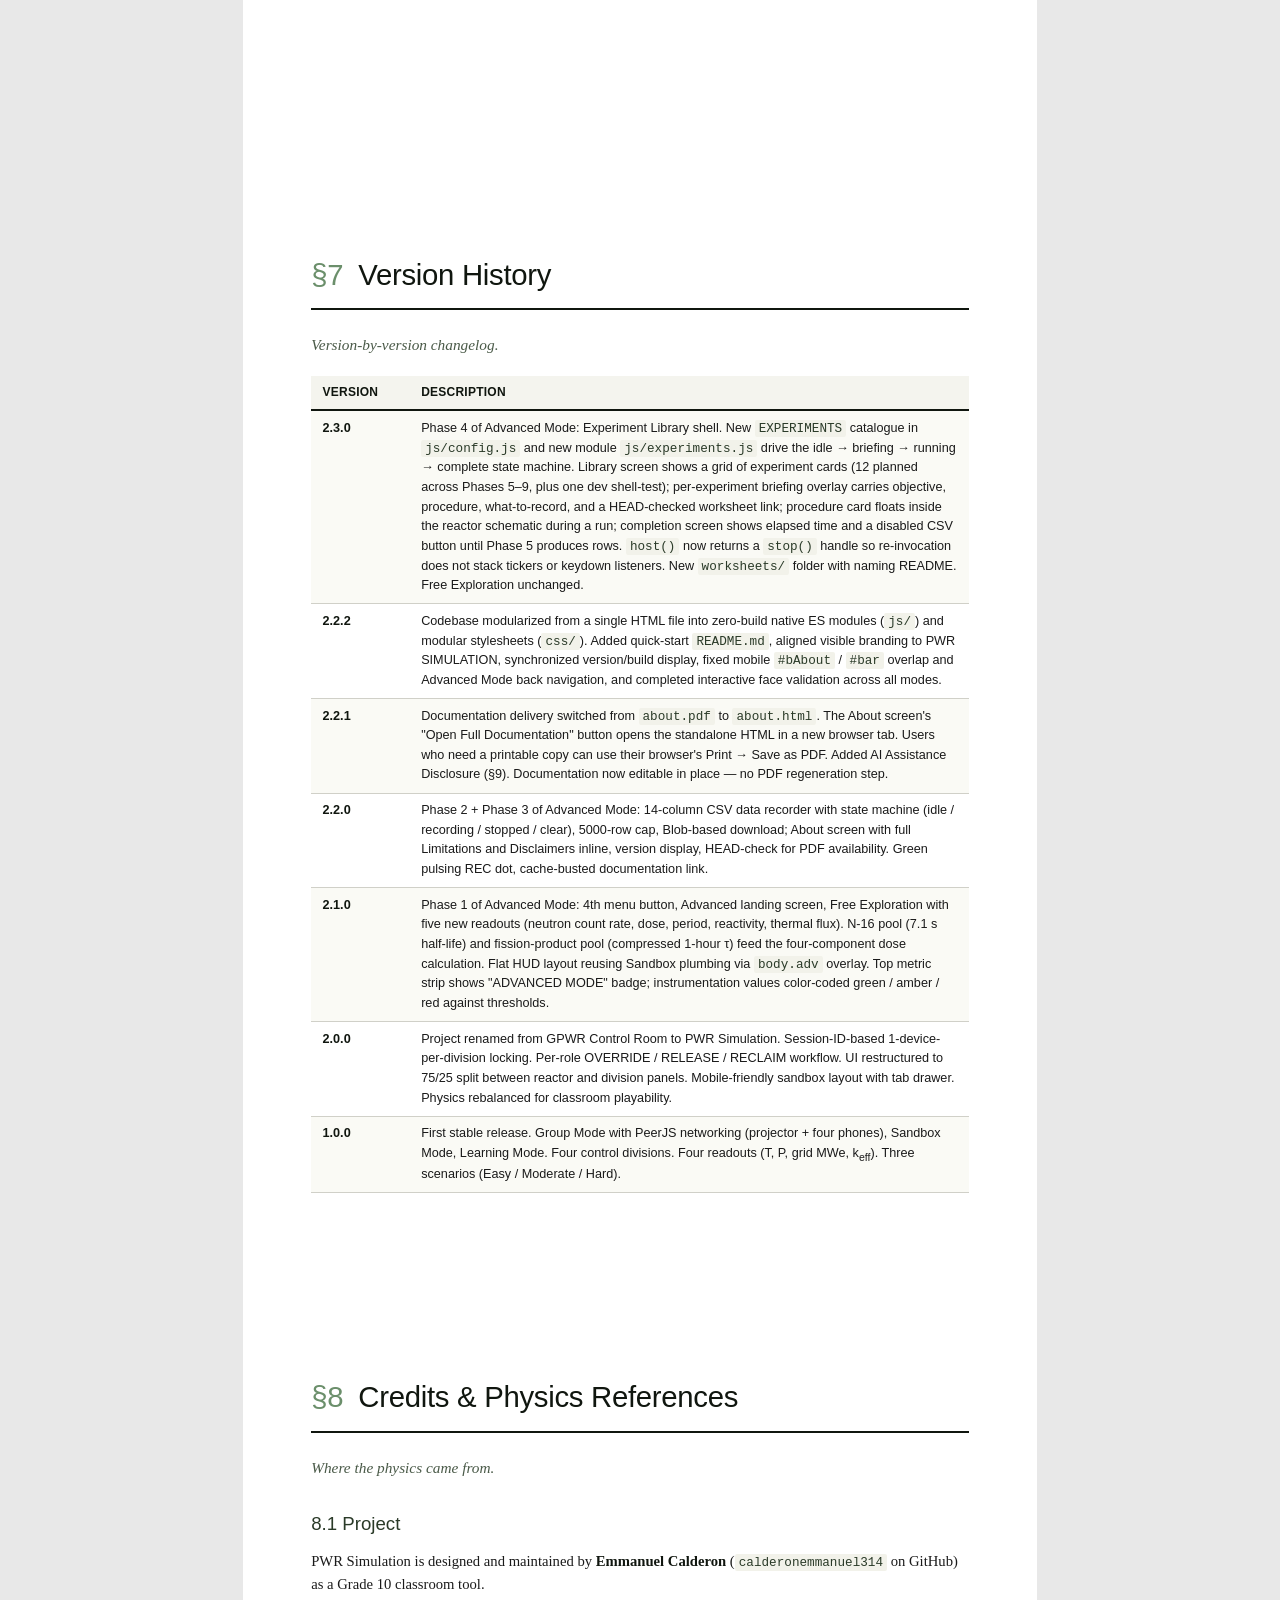
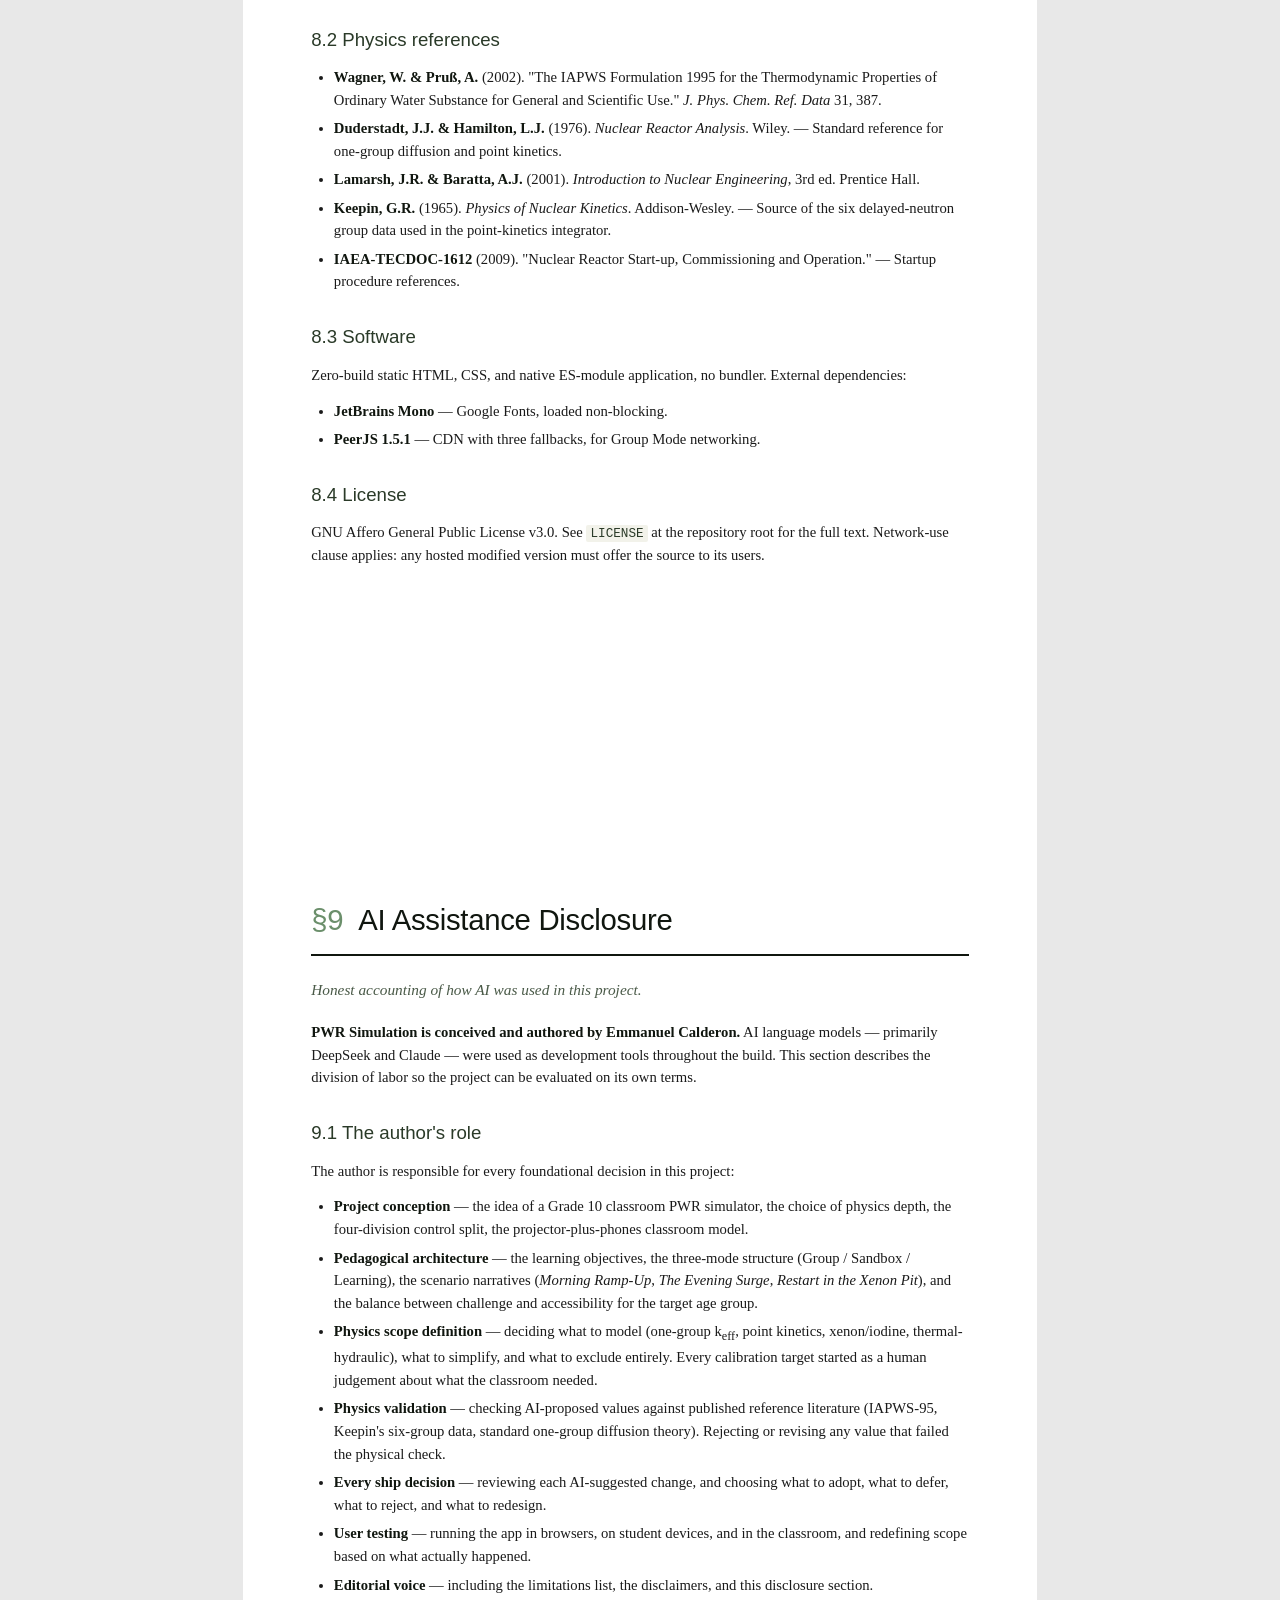
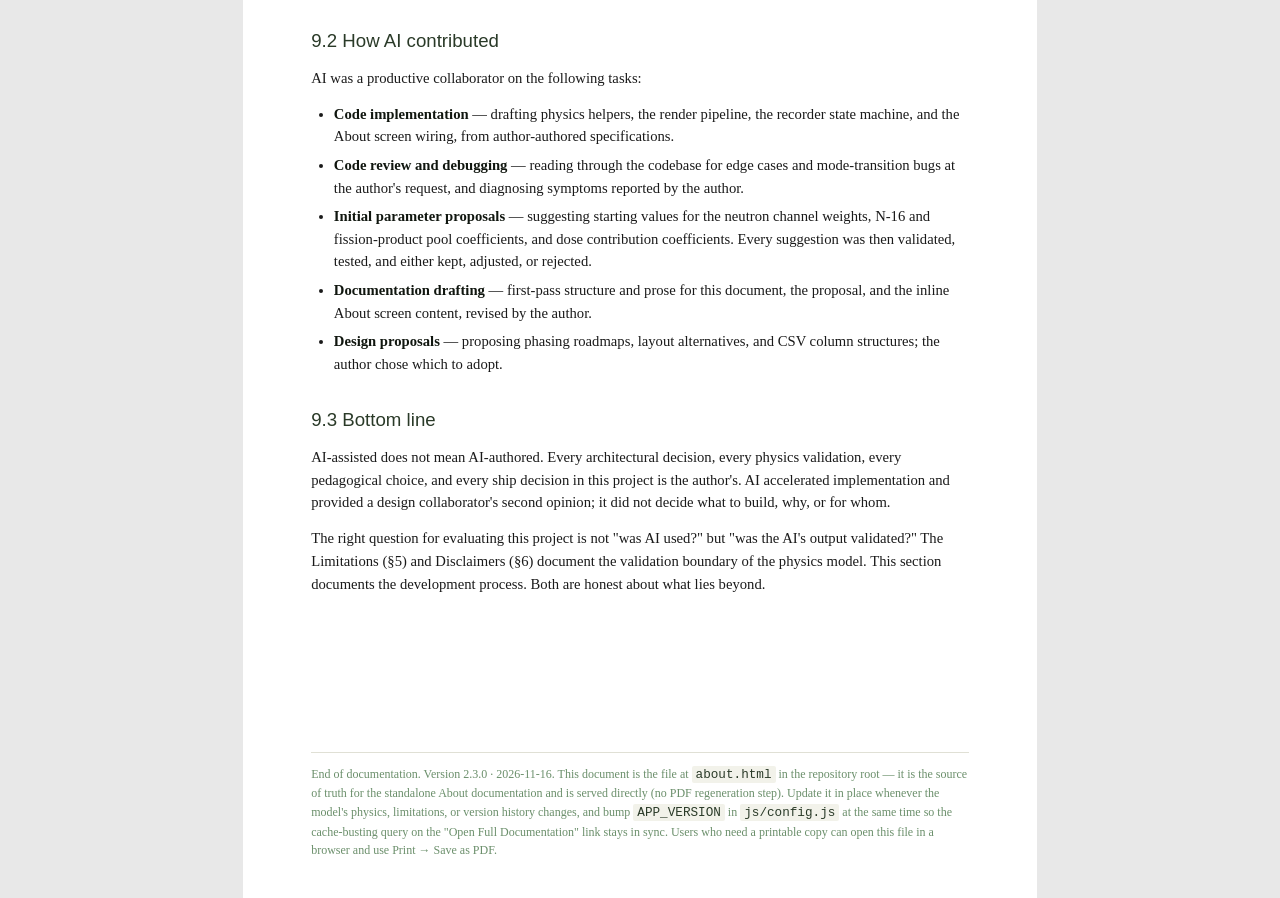
==== commit d9430e5a: "Update about.html" ====
--- a/about.html
+++ b/about.html
@@ -187,7 +187,7 @@
   <h2>4.2 Point kinetics</h2>
   <p>Six delayed-neutron groups with realistic β and λ values, integrated by RK4 over 100 substeps per model-second. The prompt neutron generation time Λ is intentionally stretched 1000× (0.10 s vs. real ~1×10⁻⁴ s) so that students can watch the reactor respond on human-observable timescales. Because Λ = 0.10 s is comparable to the delayed-neutron weighted lifetime Σ(β<sub>i</sub>/λ<sub>i</sub>) ≈ 0.0848 s, the asymptotic reactivity–period relation ρ ≈ (Λ + Σ β<sub>i</sub>/λ<sub>i</sub>)/T is inflated by ~2.18× relative to a real reactor even for long periods (&gt;100 s). Both short-period transients and long-period inhour calculations must account for Λ = 0.10 s.</p>
   <h2>4.3 Xenon and iodine</h2>
-  <p>Normalized I-135 / Xe-135 chain. Iodine decay is compressed ~570× and xenon decay ~96× for classroom pacing. Post-SCRAM from full-power equilibrium, the model's xenon inventory peaks about <strong>70 seconds</strong> after shutdown — real xenon peaks 9–10 hours after shutdown. The peak overshoot is ~17% above the full-power equilibrium value, so the model's "xenon pit" is a mild relative excursion rather than a dramatic peak; however, equilibrium xenon worth at 1000 MWth is ~11,170 pcm (~3.7× the ~2,500–3,000 pcm of a real PWR), making xenon reactivity swings larger relative to Doppler and moderator feedbacks than in an actual plant. The pedagogical value — showing that shutdown is not a reset button, that restart may be blocked by xenon — is preserved by the compressed timescales. Note that the Hard scenario's starting xenon (1.4) exceeds what the model's own dynamics can produce (~0.99 from full-power equilibrium); this is a scenario setup, not an evolved physical state.</p>
+  <p>Normalized I-135 / Xe-135 chain. Iodine decay is compressed ~570× and xenon decay ~96× for classroom pacing. Post-SCRAM from full-power equilibrium, the model's xenon inventory peaks about <strong>70 seconds</strong> after shutdown — real xenon peaks 9–10 hours after shutdown. The peak overshoot is ~17% above the equilibrium value at target power (larger if the reactor was at max power before shutdown), so the model's "xenon pit" is a mild relative excursion rather than a dramatic peak; however, equilibrium xenon worth at 1000 MWth is ~11,170 pcm (~3.7× the ~2,500–3,000 pcm of a real PWR), making xenon reactivity swings larger relative to Doppler and moderator feedbacks than in an actual plant. The pedagogical value — showing that shutdown is not a reset button, that restart may be blocked by xenon — is preserved by the compressed timescales. Note that the Hard scenario's starting xenon (1.4) exceeds what the model's own dynamics can produce from any reachable state (peak ~0.99 after SCRAM from max fission power; ~0.75 after SCRAM from target power); this is a scenario setup, not an evolved physical state.</p>
   <h2>4.4 Thermal-hydraulic</h2>
   <p>Coolant temperature is updated from fission power (plus a fixed 20 MWth residual heat floor) minus pump-driven heat removal against a fixed 280 °C secondary-side sink floor (hot-standby baseline), with a first-order lag; secondary-side steam-generator load demand is represented solely via primary pump flow. Fuel temperature is computed internally (first-order lag toward T<sub>coolant</sub> + (N<sub>f</sub>+20)/3.33) and used as the driver of Doppler feedback, but is not shown as a separate readout — the model does not compute cladding temperature, DNB, or critical heat flux. Pressure is updated from a linearized model: heater and spray inputs, plus a temperature term. The pressurizer relief valve is a game parameter (opens at 17.2 MPa, reseats at 16.4 MPa).</p>
   <h2>4.5 Saturation and phase map</h2>
@@ -206,7 +206,7 @@
     <li><strong>Prompt neutron generation time stretched 1000×</strong> for pacing (Λ = 0.10 s vs. real ~1×10⁻⁴ s). Short-period transients are distorted and the asymptotic reactivity-vs-period scale is inflated by ~2.18× across all periods.</li>
     <li><strong>Boron worth is realistic.</strong> The model gives approximately −10 pcm/ppm over the 0–2000 ppm range, comparable to real PWRs (NRC startup test data: 6.85 pcm/ppm at 2,164 ppm; textbook worked examples: ~−11 pcm/ppm). The <code>boronCapture</code> channel weight (0.47) is one term in the neutron balance, not a pcm/ppm value — do not confuse the two.</li>
     <li><strong>Doppler feedback is scenario-tuned.</strong> Easy gives ~1850 pcm at full power (above the real ~500–1,500 pcm range, chosen for playability — a strong negative feedback makes the classroom reactor easier to stabilize). Moderate gives ~990 pcm (in real range). Hard gives ~620 pcm (in real range, low end). The <code>ALPHA_DOPPLER</code> constant in the code is a fallback default; each scenario supplies its own <code>alphaDoppler</code> value.</li>
-    <li><strong>Xenon time constants compressed and worth scaled.</strong> Iodine decay ~570×, xenon decay ~96×. Real xenon peaks 9–10 hours after shutdown; the model peaks ~70 seconds after SCRAM, with a ~17% overshoot above equilibrium. Equilibrium xenon worth (~11,170 pcm at 1000 MWth) is ~3.7× real PWR worth. The Hard scenario's starting xenon (1.4) exceeds what the model's dynamics can reach (~1.03 max) — this is a scenario setup, not a physical state.</li>
+    <li><strong>Xenon time constants compressed and worth scaled.</strong> Iodine decay ~570×, xenon decay ~96×. Real xenon peaks 9–10 hours after shutdown; the model peaks ~70 seconds after SCRAM, with a ~17% overshoot above equilibrium. Equilibrium xenon worth (~11,170 pcm at 1000 MWth) is ~3.7× real PWR worth. The Hard scenario's starting xenon (1.4) exceeds what the model's dynamics can reach from any reachable state (~0.99 max, after SCRAM from max fission power) — this is a scenario setup, not a physical state.</li>
     <li><strong>No spatial dimension.</strong> Flux, dose, and power are core-averages. Rod tilt, radial peaking, and axial offset are not modeled.</li>
     <li><strong>Single count-rate detector</strong> across all power ranges. Real reactors use three overlapping instruments (Source Range, Intermediate Range, Power Range).</li>
     <li><strong>Dose assumes a fictional shielded position near primary piping.</strong> Real detector positions vary by orders of magnitude.</li>
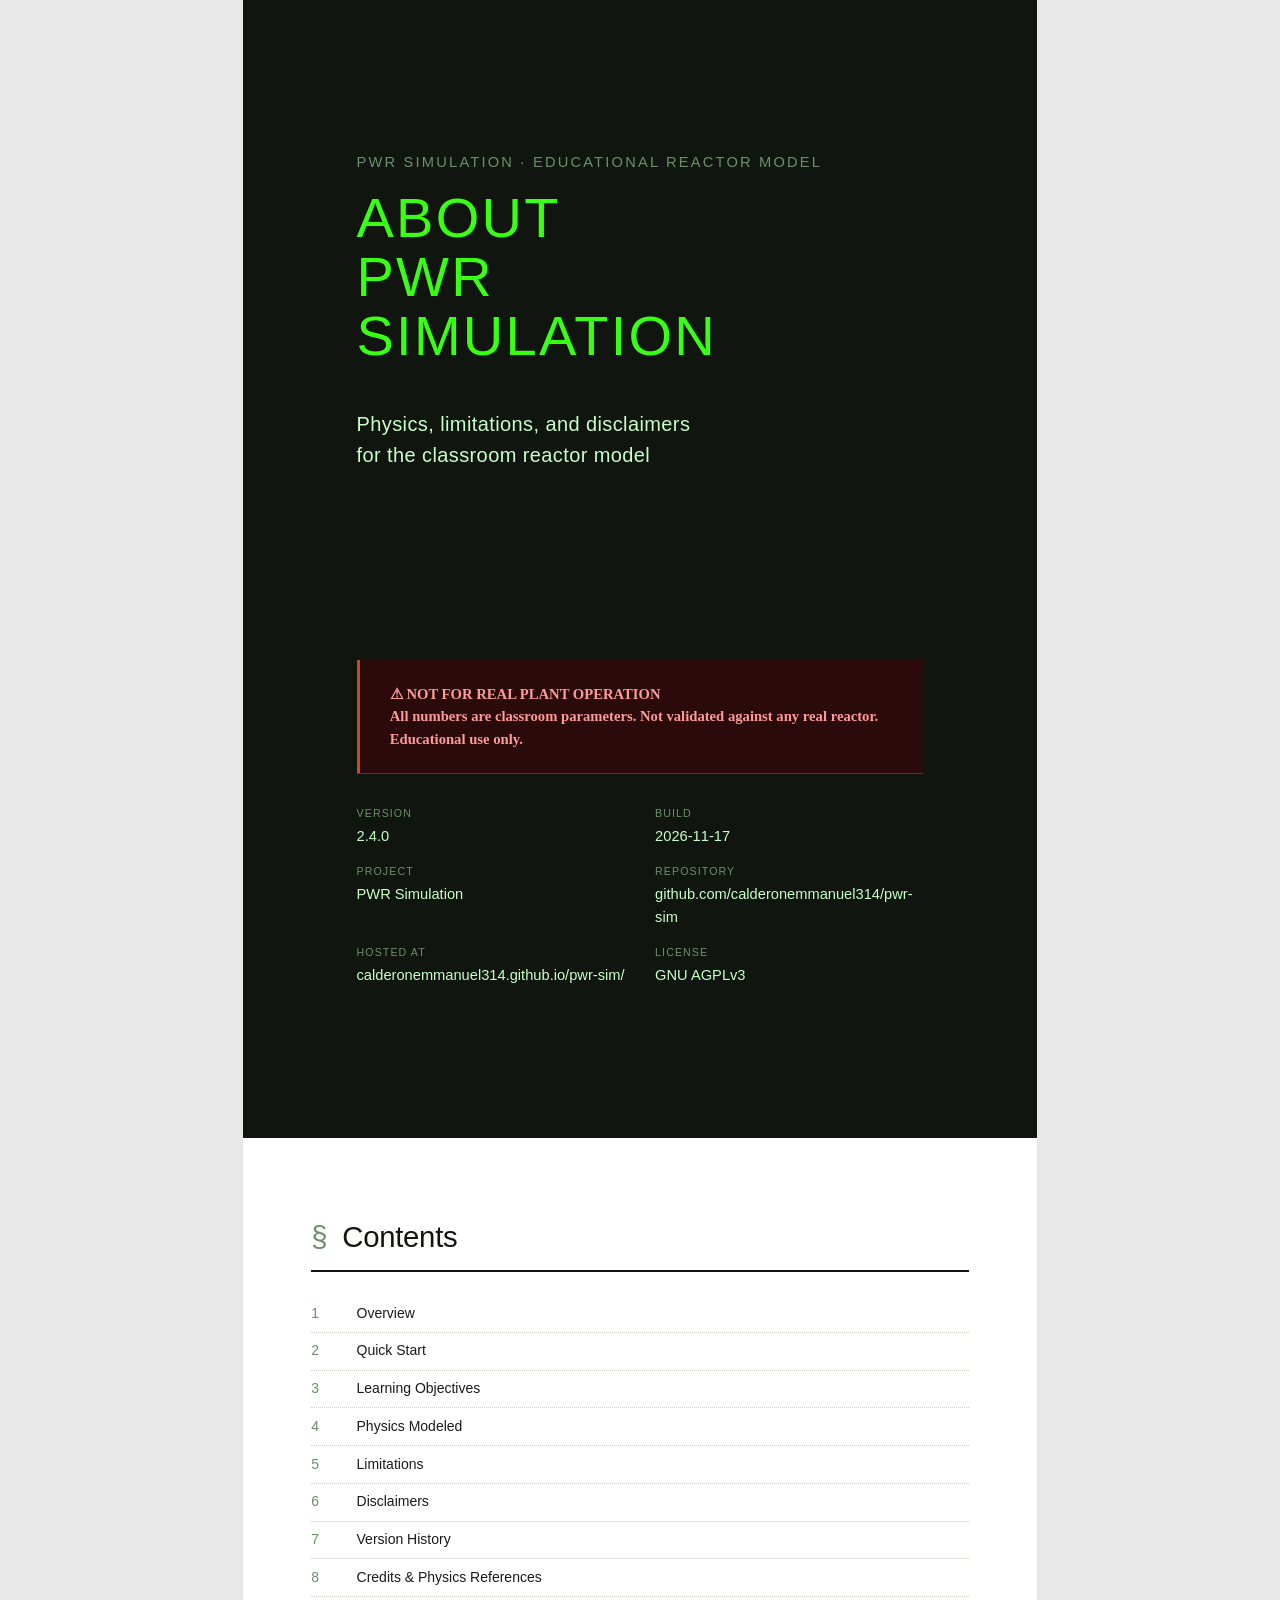
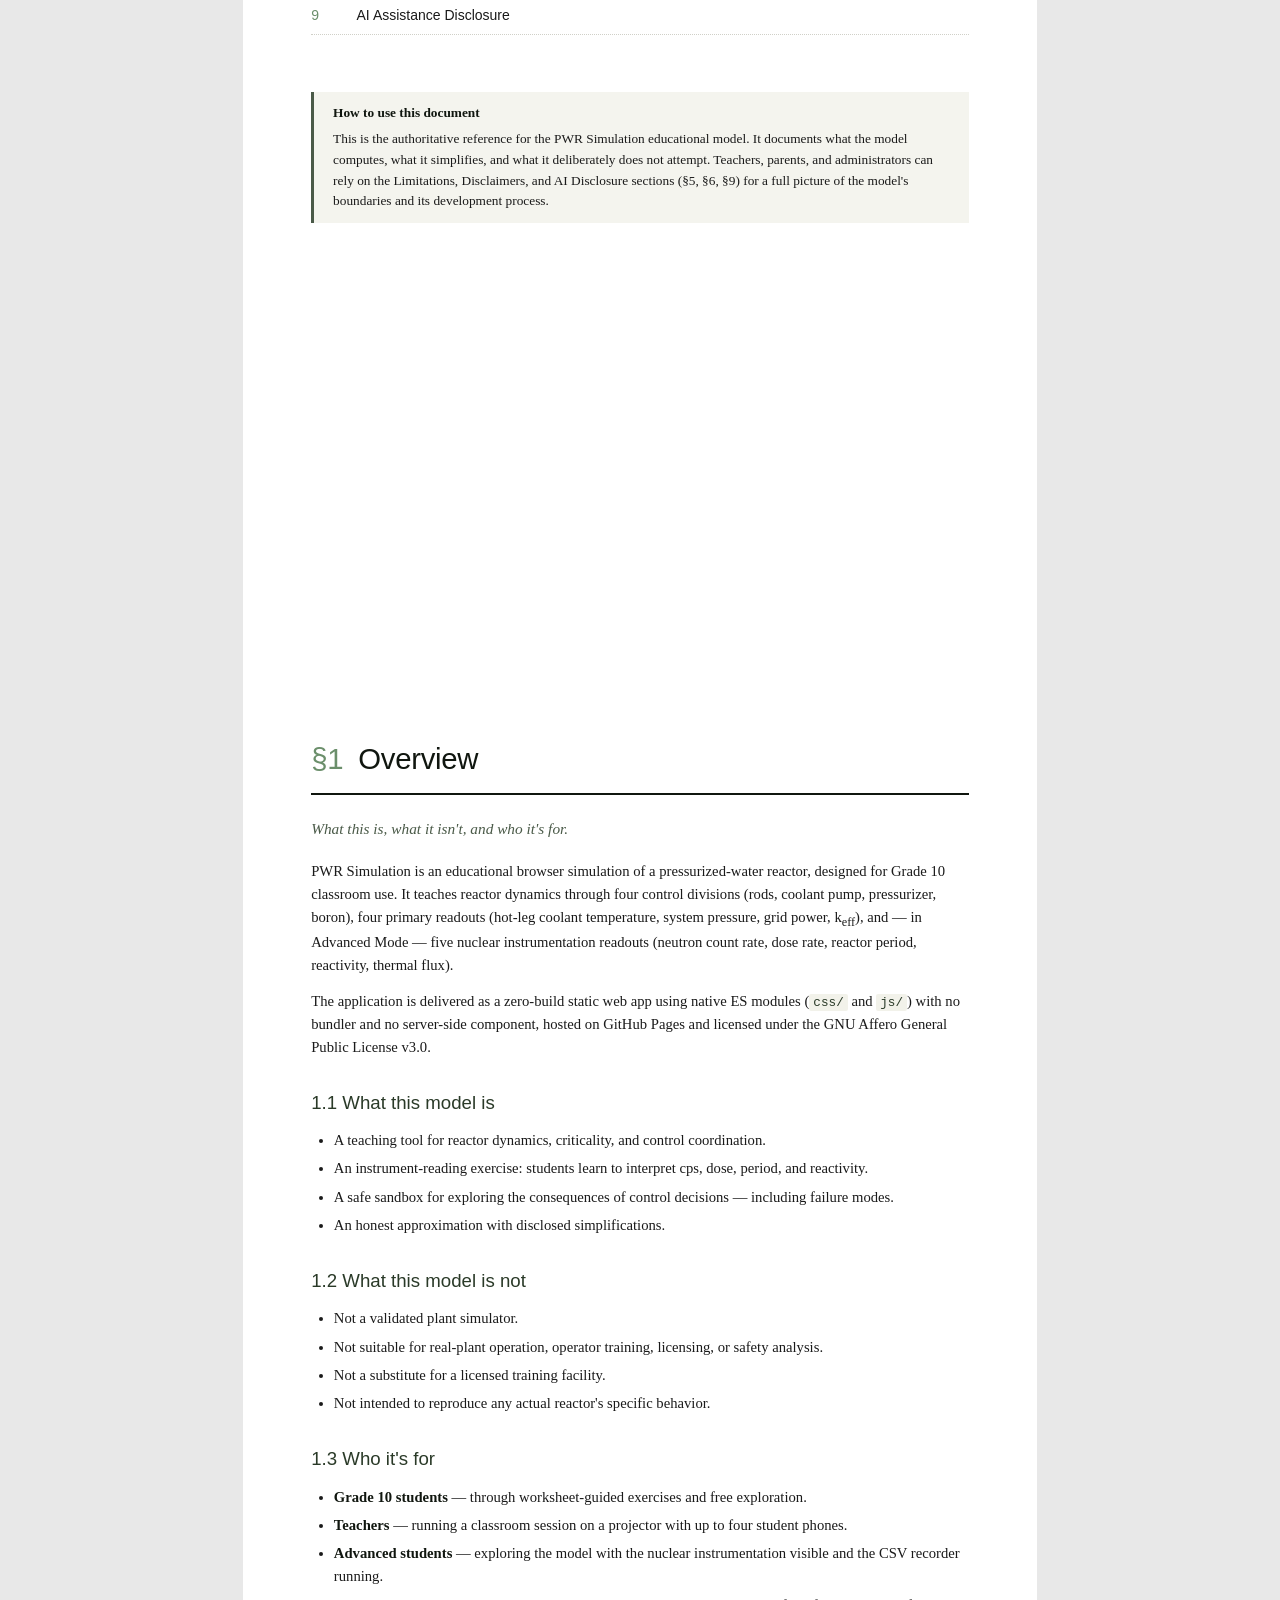
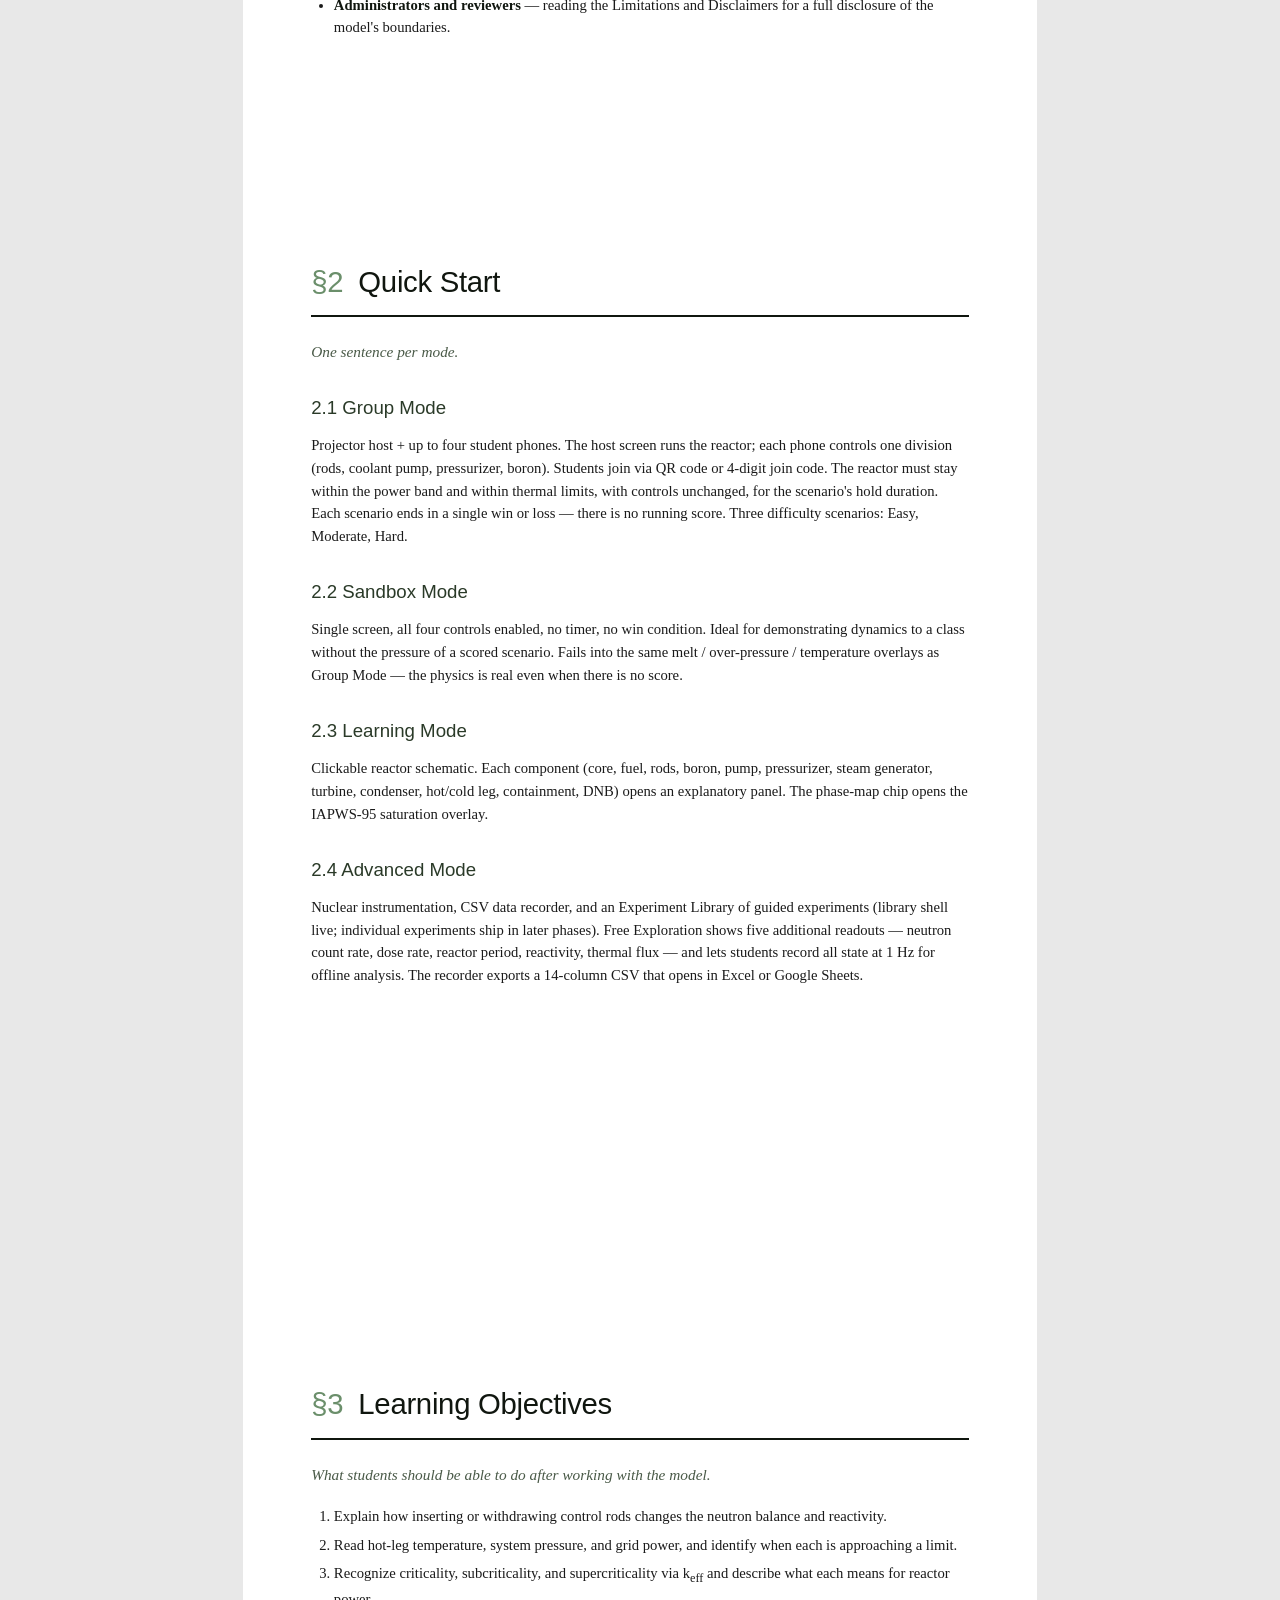
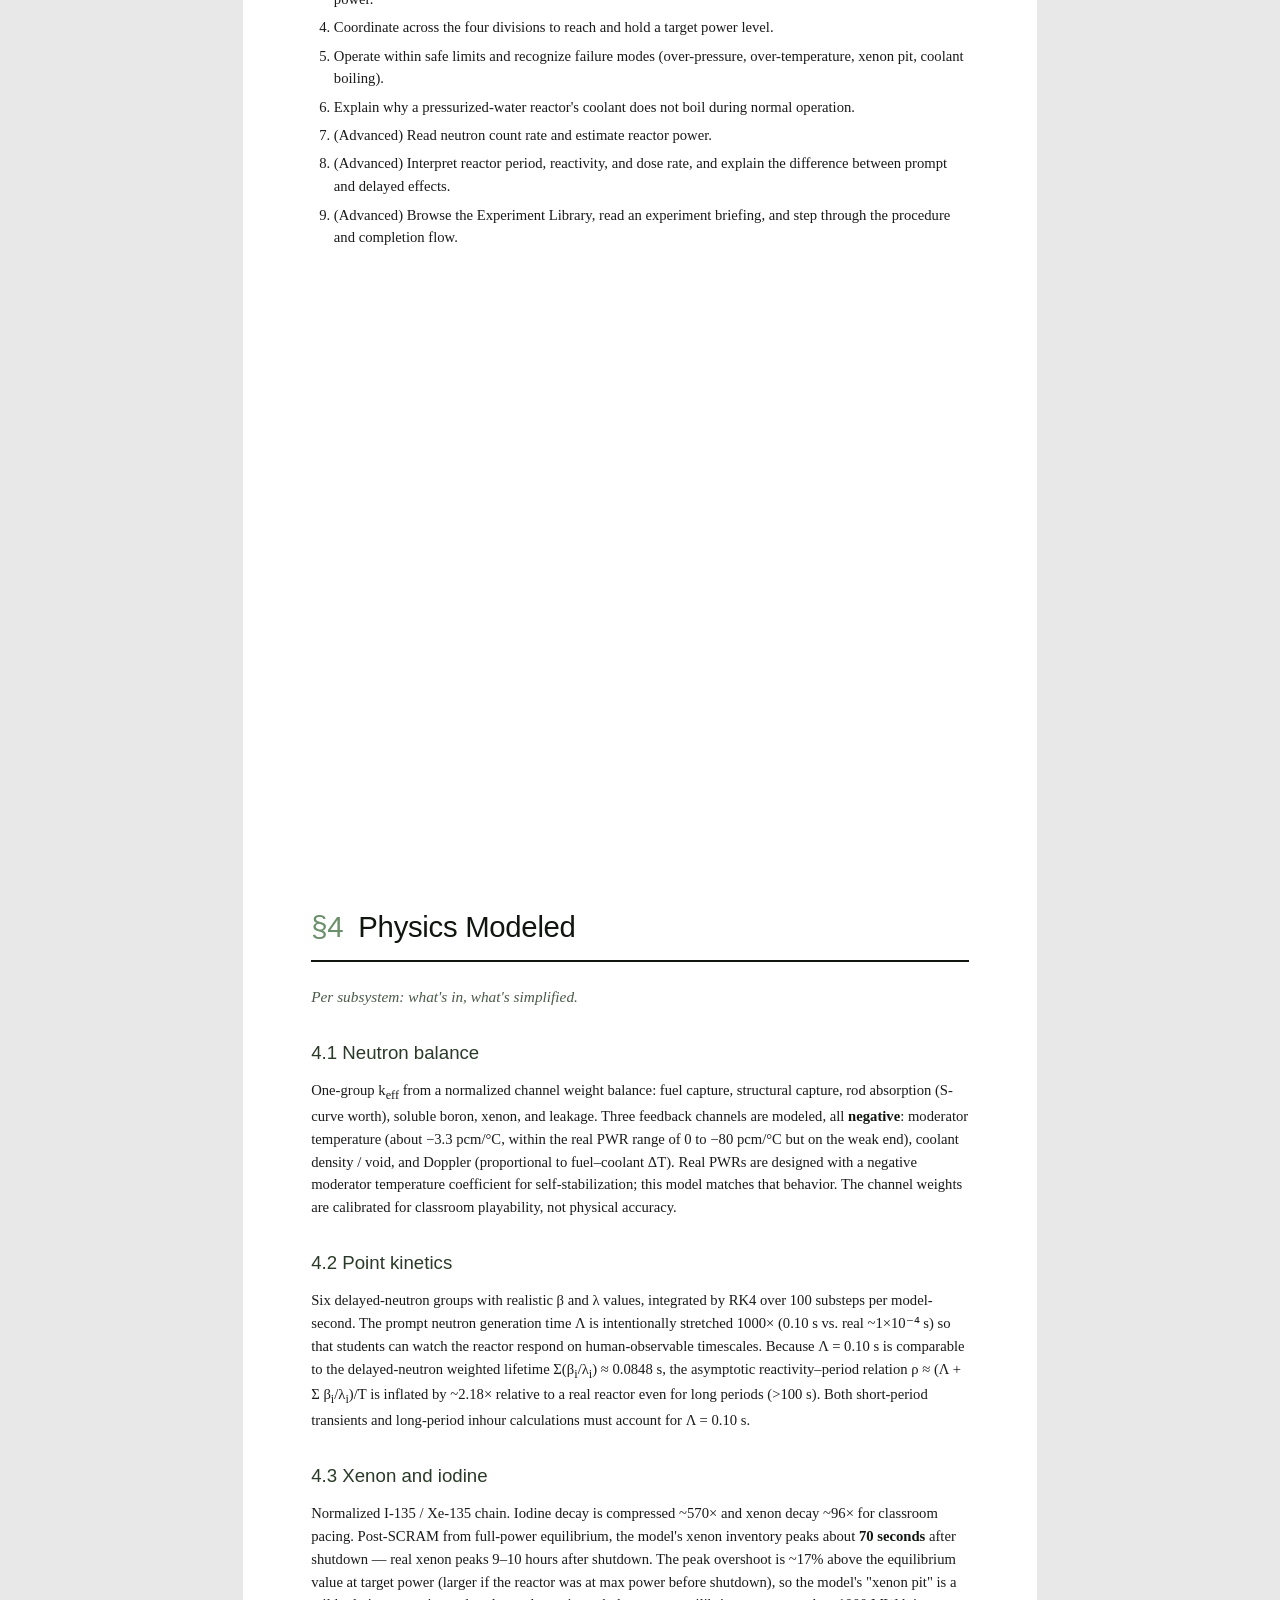
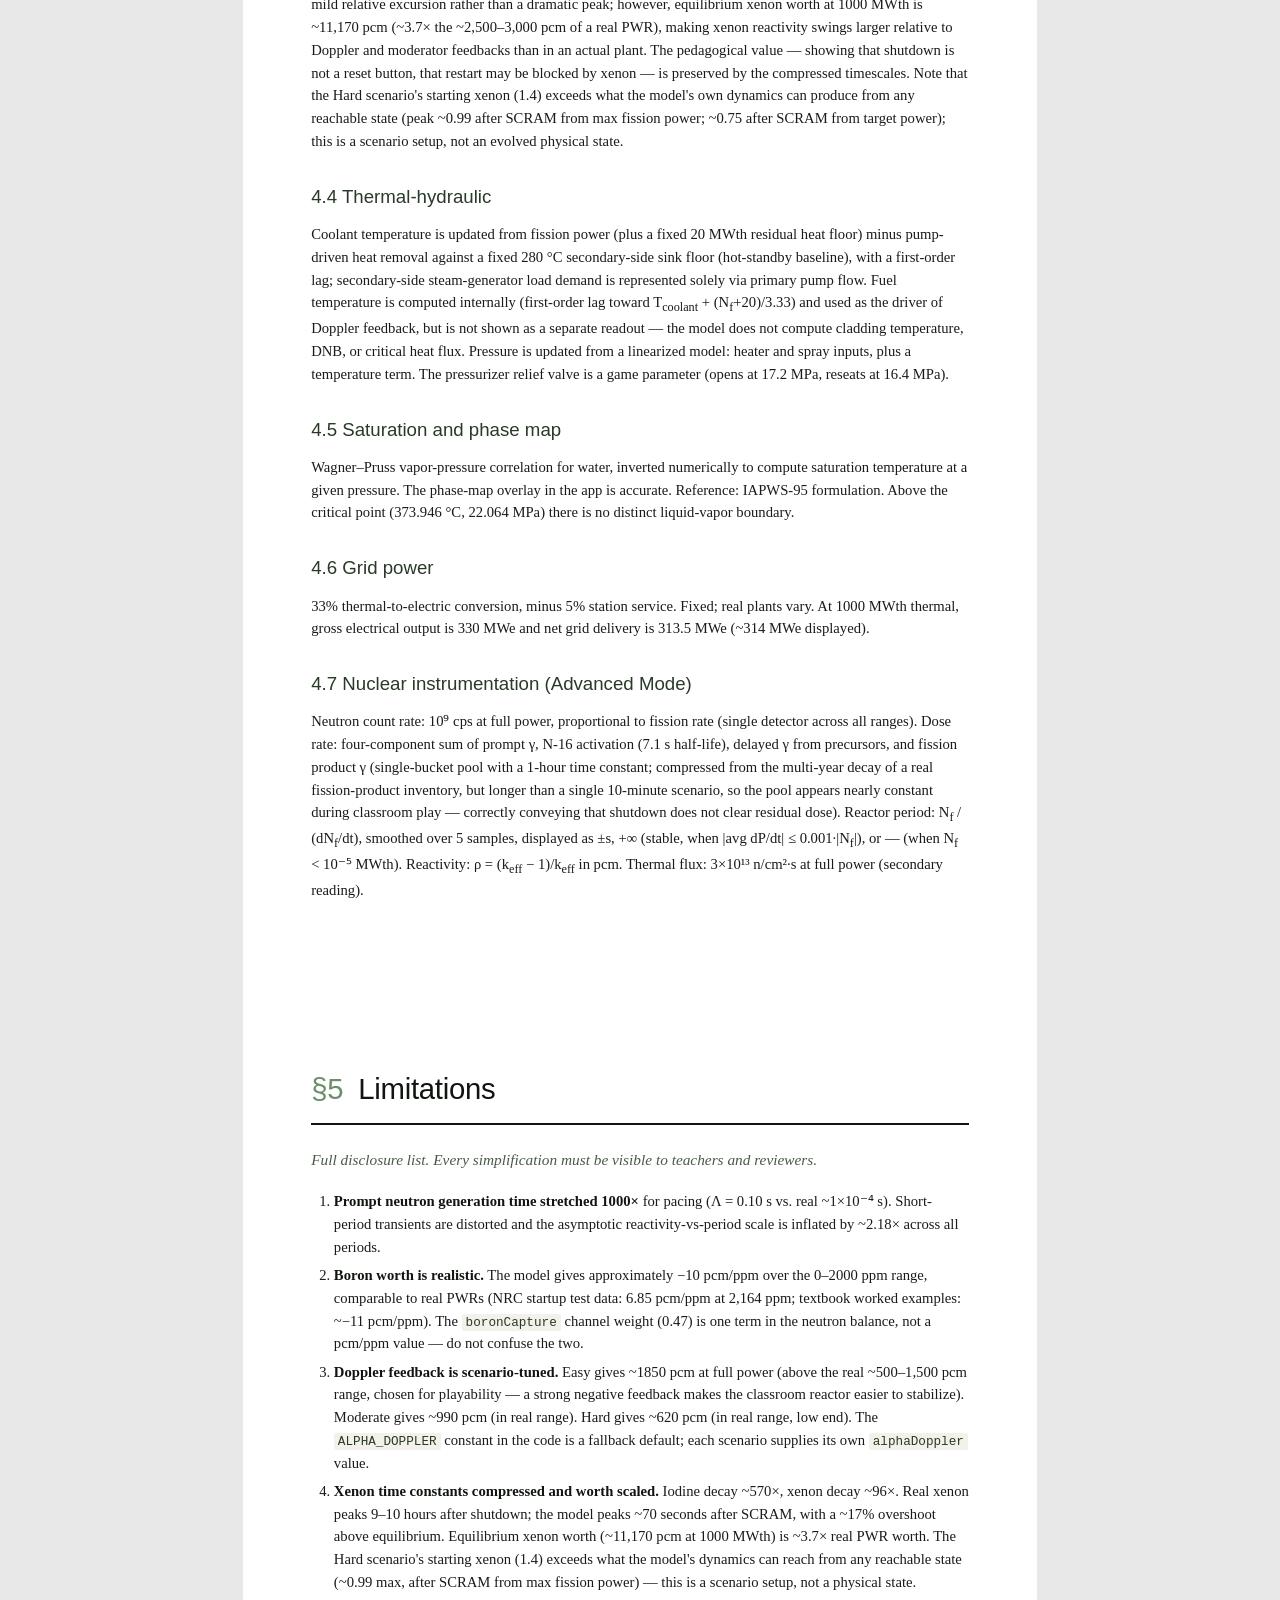
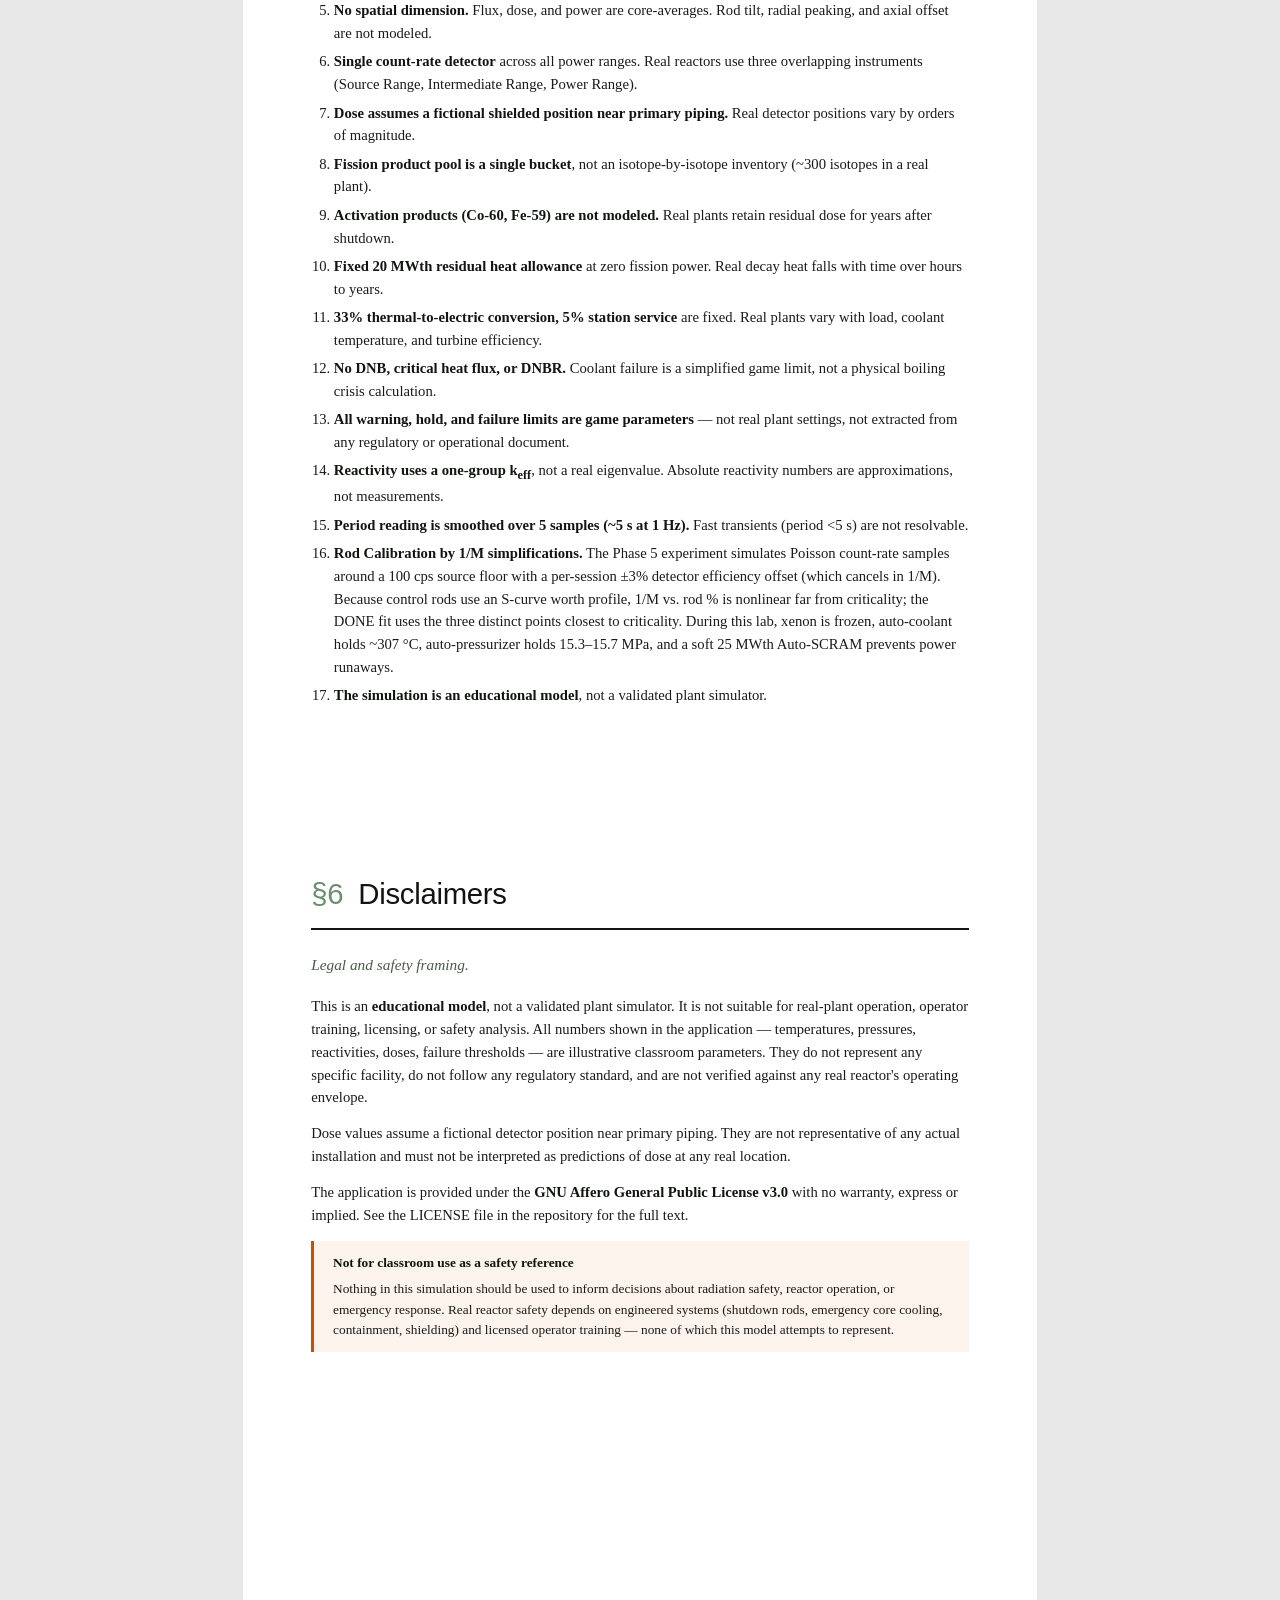
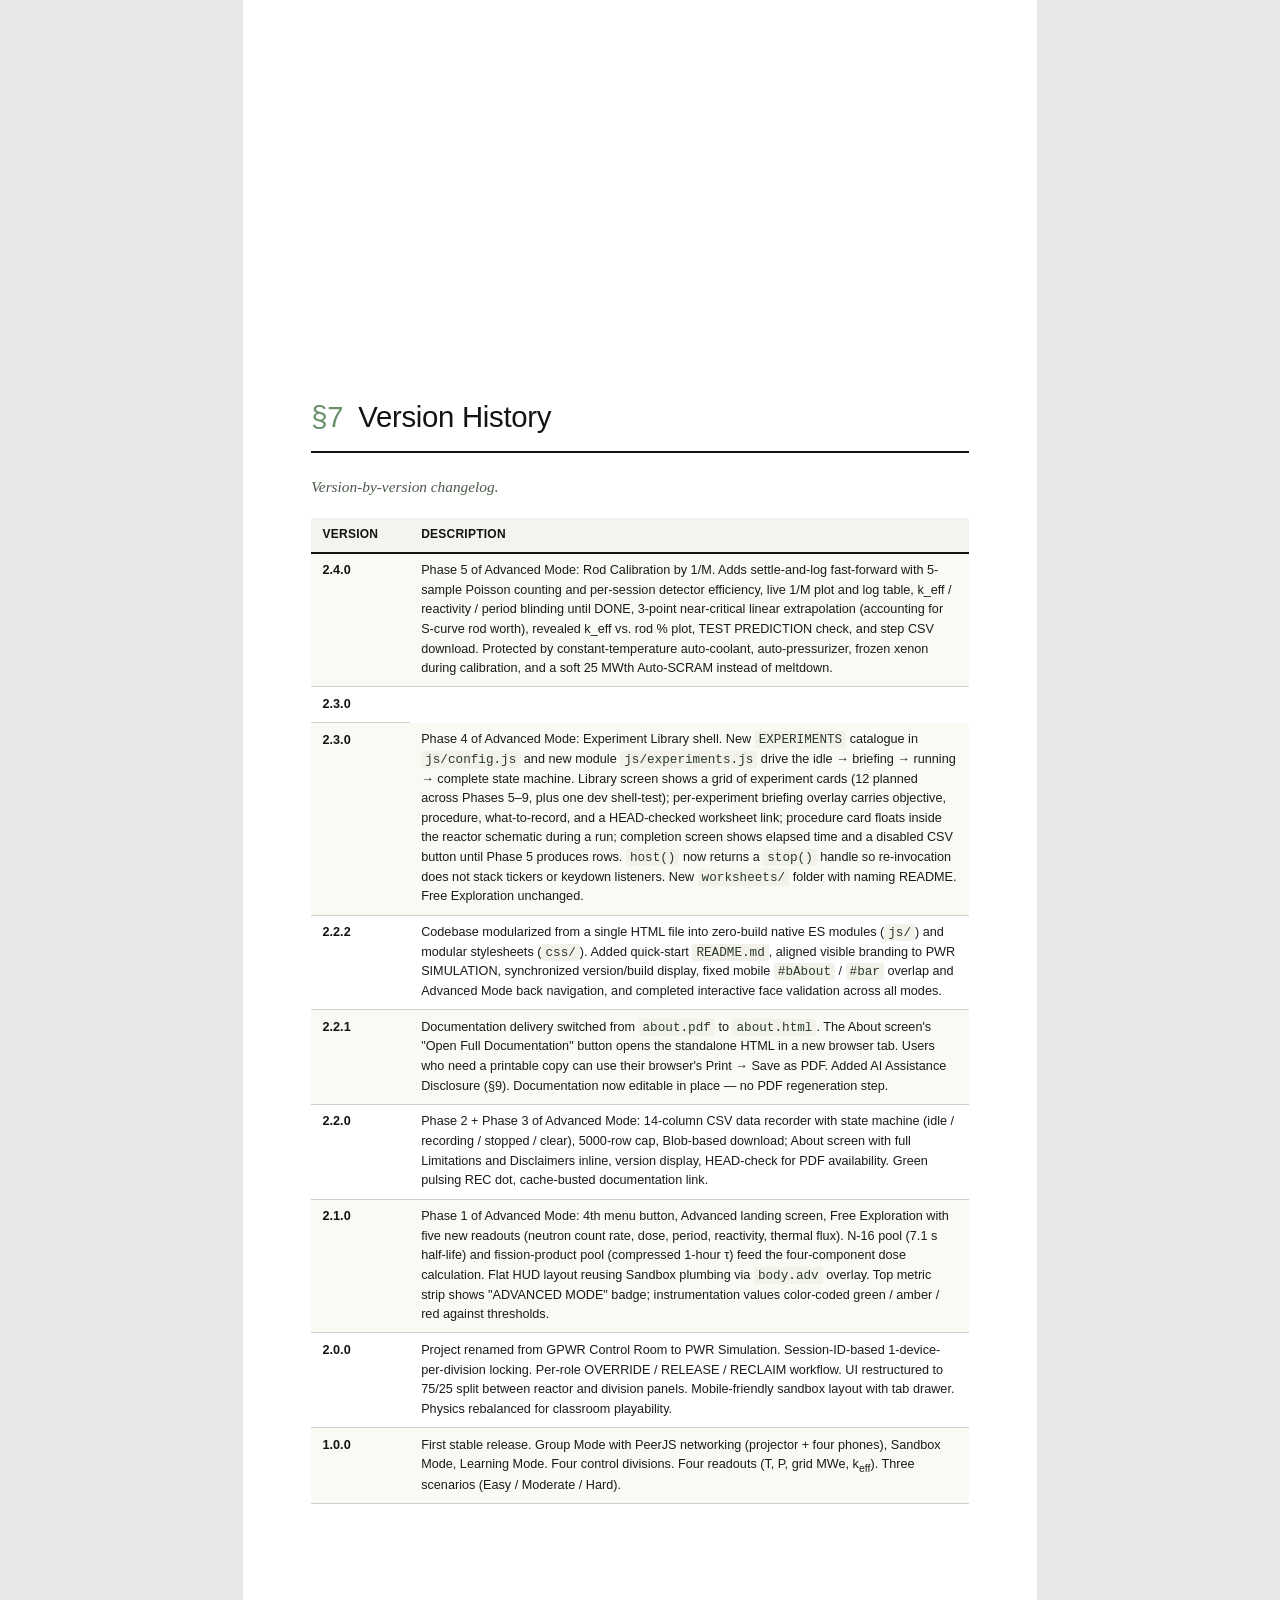
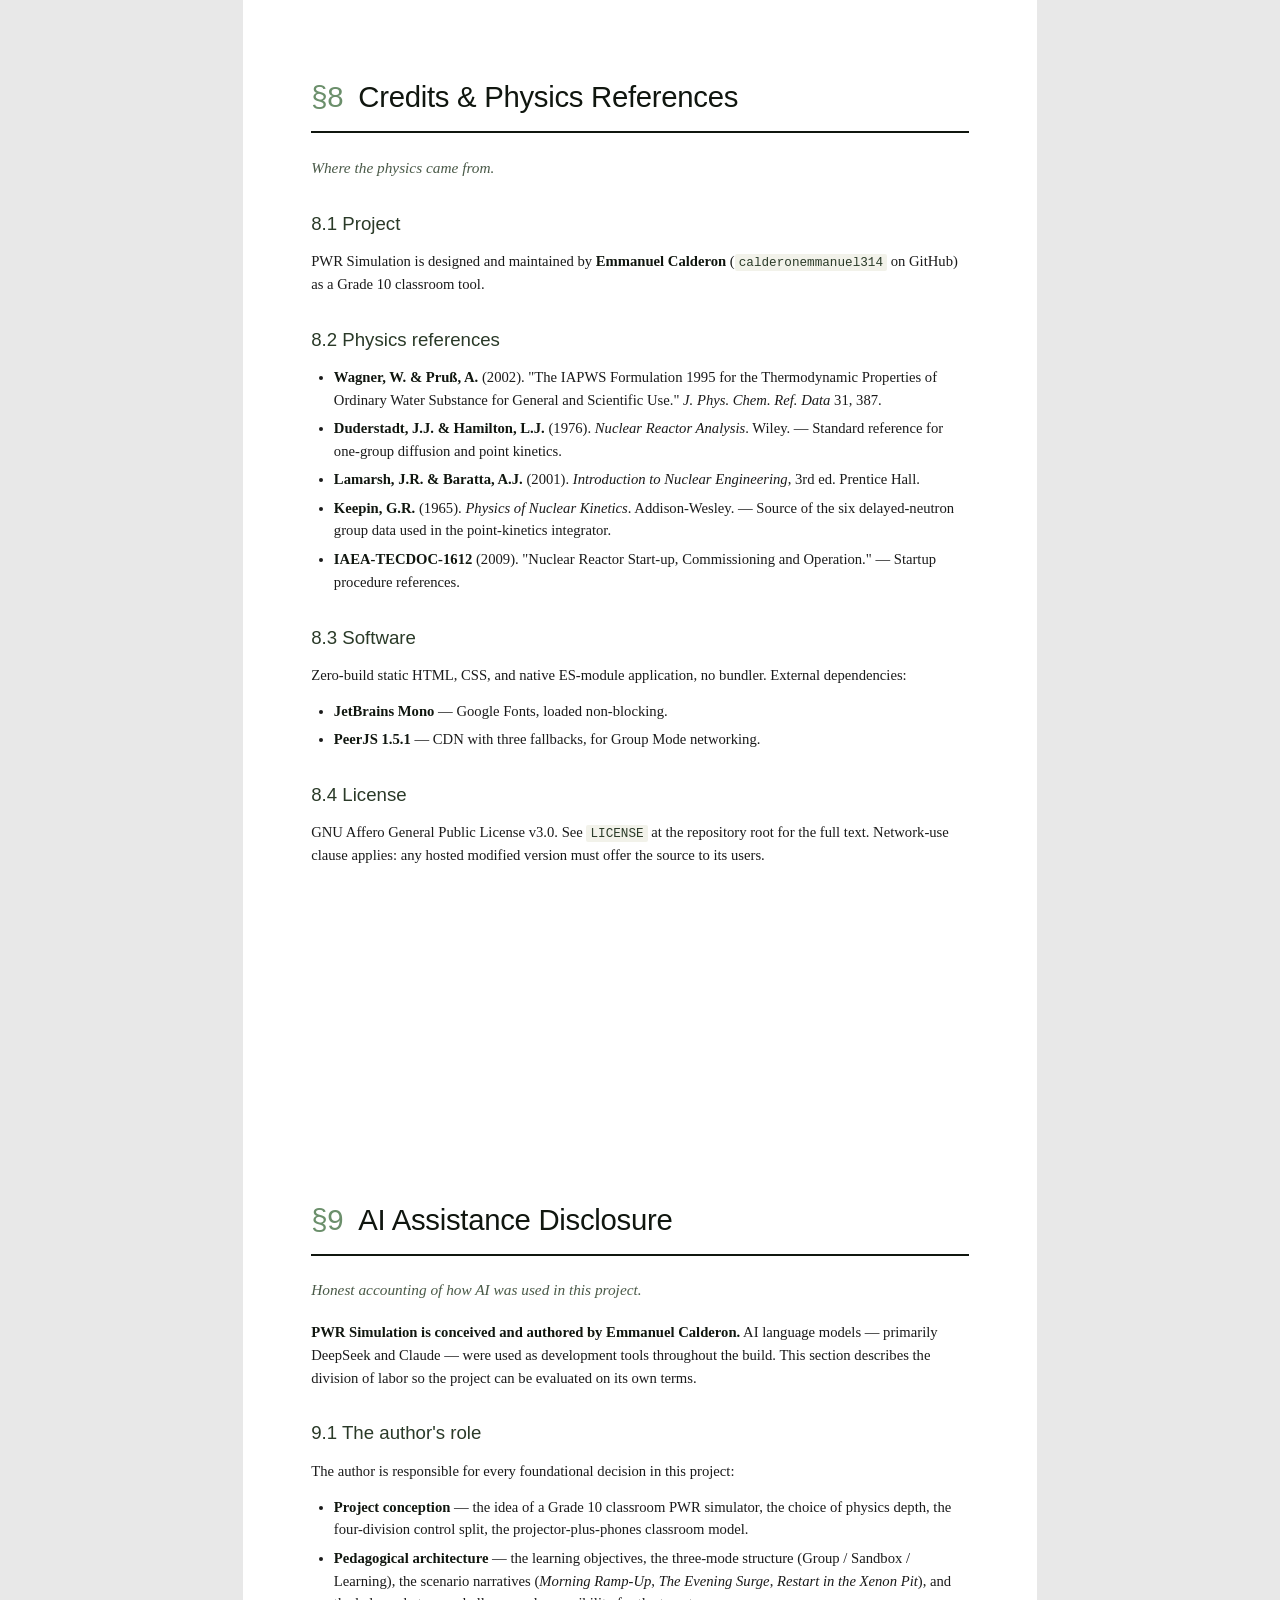
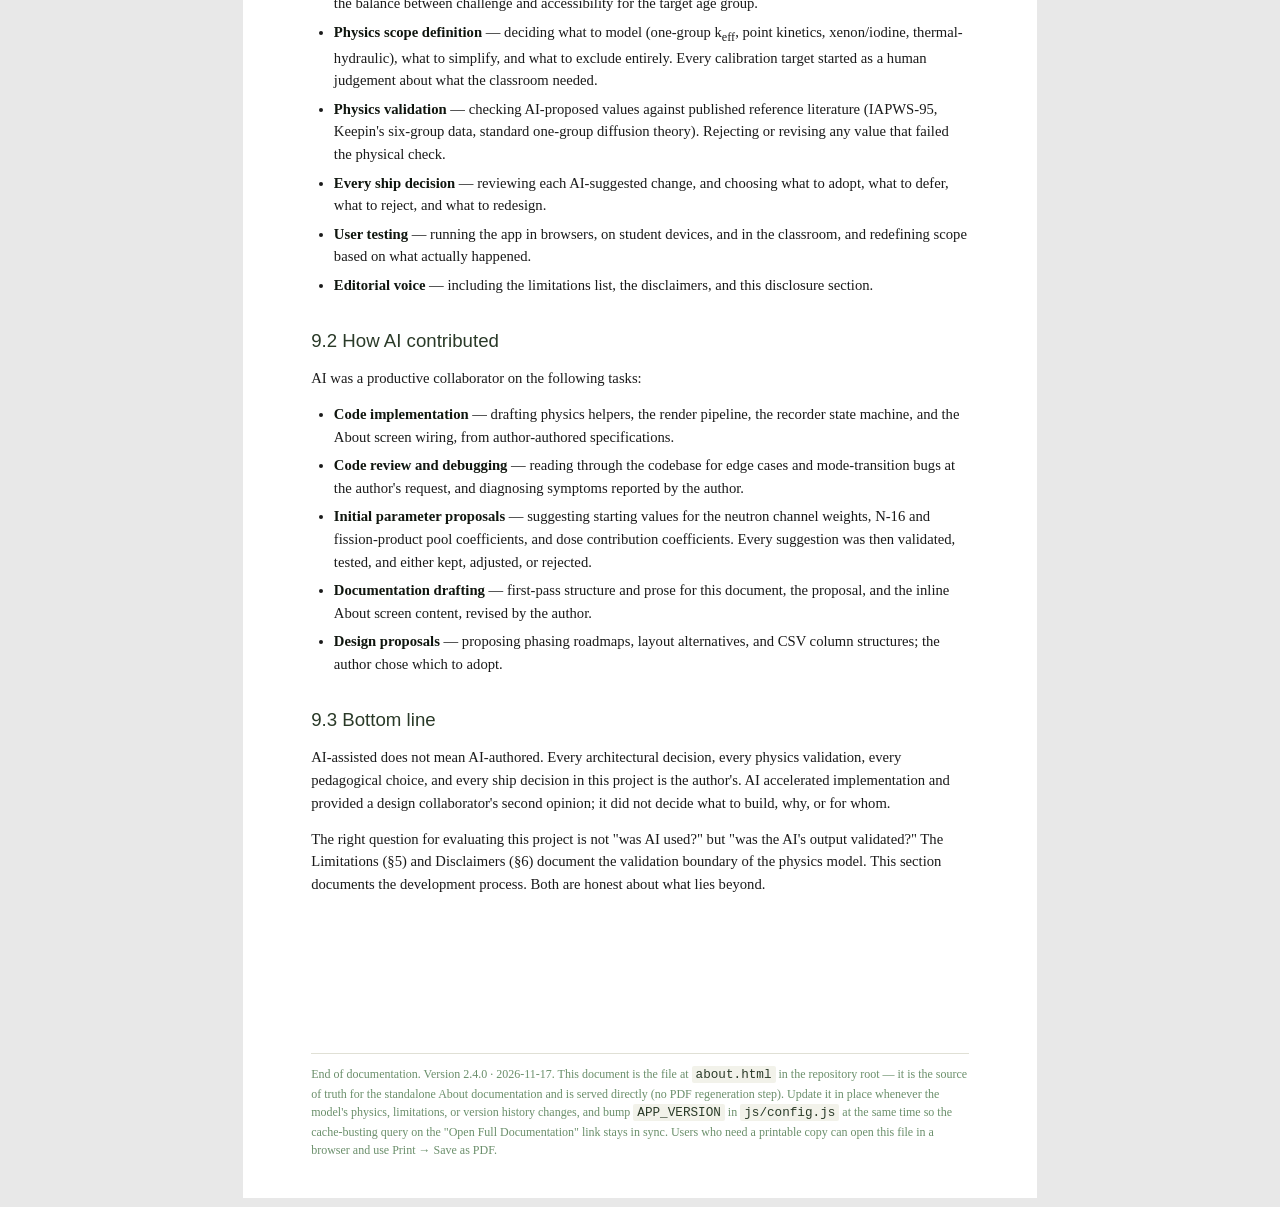
==== commit 99d5a514: "Update about.html" ====
--- a/about.html
+++ b/about.html
@@ -87,8 +87,8 @@
     All numbers are classroom parameters. Not validated against any real reactor. Educational use only.
   </div>
   <div class="meta">
-    <div><span>Version</span><span>2.3.0</span></div>
-    <div><span>Build</span><span>2026-11-16</span></div>
+    <div><span>Version</span><span>2.4.0</span></div>
+    <div><span>Build</span><span>2026-11-17</span></div>
     <div><span>Project</span><span>PWR Simulation</span></div>
     <div><span>Repository</span><span>github.com/calderonemmanuel314/pwr-sim</span></div>
     <div><span>Hosted at</span><span>calderonemmanuel314.github.io/pwr-sim/</span></div>
@@ -218,7 +218,9 @@
     <li><strong>All warning, hold, and failure limits are game parameters</strong> — not real plant settings, not extracted from any regulatory or operational document.</li>
     <li><strong>Reactivity uses a one-group k<sub>eff</sub></strong>, not a real eigenvalue. Absolute reactivity numbers are approximations, not measurements.</li>
     <li><strong>Period reading is smoothed over 5 samples (~5 s at 1 Hz).</strong> Fast transients (period &lt;5 s) are not resolvable.</li>
+    <li><strong>Rod Calibration by 1/M simplifications.</strong> The Phase 5 experiment simulates Poisson count-rate samples around a 100 cps source floor with a per-session ±3% detector efficiency offset (which cancels in 1/M). Because control rods use an S-curve worth profile, 1/M vs. rod % is nonlinear far from criticality; the DONE fit uses the three distinct points closest to criticality. During this lab, xenon is frozen, auto-coolant holds ~307 °C, auto-pressurizer holds 15.3–15.7 MPa, and a soft 25 MWth Auto-SCRAM prevents power runaways.</li>
     <li><strong>The simulation is an educational model</strong>, not a validated plant simulator.</li>
+  </ol>
   </ol>
 </div>
 
@@ -241,6 +243,8 @@
   <p class="section-intro">Version-by-version changelog.</p>
   <table>
     <tr><th style="width:15%">Version</th><th>Description</th></tr>
+    <tr><td><strong>2.4.0</strong></td><td>Phase 5 of Advanced Mode: Rod Calibration by 1/M. Adds settle-and-log fast-forward with 5-sample Poisson counting and per-session detector efficiency, live 1/M plot and log table, k_eff / reactivity / period blinding until DONE, 3-point near-critical linear extrapolation (accounting for S-curve rod worth), revealed k_eff vs. rod % plot, TEST PREDICTION check, and step CSV download. Protected by constant-temperature auto-coolant, auto-pressurizer, frozen xenon during calibration, and a soft 25 MWth Auto-SCRAM instead of meltdown.</td></tr>
+    <tr><td><strong>2.3.0</strong></td>
     <tr><td><strong>2.3.0</strong></td><td>Phase 4 of Advanced Mode: Experiment Library shell. New <code>EXPERIMENTS</code> catalogue in <code>js/config.js</code> and new module <code>js/experiments.js</code> drive the idle → briefing → running → complete state machine. Library screen shows a grid of experiment cards (12 planned across Phases 5–9, plus one dev shell-test); per-experiment briefing overlay carries objective, procedure, what-to-record, and a HEAD-checked worksheet link; procedure card floats inside the reactor schematic during a run; completion screen shows elapsed time and a disabled CSV button until Phase 5 produces rows. <code>host()</code> now returns a <code>stop()</code> handle so re-invocation does not stack tickers or keydown listeners. New <code>worksheets/</code> folder with naming README. Free Exploration unchanged.</td></tr>
     <tr><td><strong>2.2.2</strong></td><td>Codebase modularized from a single HTML file into zero-build native ES modules (<code>js/</code>) and modular stylesheets (<code>css/</code>). Added quick-start <code>README.md</code>, aligned visible branding to PWR SIMULATION, synchronized version/build display, fixed mobile <code>#bAbout</code> / <code>#bar</code> overlap and Advanced Mode back navigation, and completed interactive face validation across all modes.</td></tr>
     <tr><td><strong>2.2.1</strong></td><td>Documentation delivery switched from <code>about.pdf</code> to <code>about.html</code>. The About screen's "Open Full Documentation" button opens the standalone HTML in a new browser tab. Users who need a printable copy can use their browser's Print → Save as PDF. Added AI Assistance Disclosure (§9). Documentation now editable in place — no PDF regeneration step.</td></tr>
@@ -307,7 +311,7 @@
 
 <div class="page" style="min-height:auto;padding:10mm 18mm">
   <div class="footnote">
-    End of documentation. Version 2.3.0 · 2026-11-16. This document is the file at <code>about.html</code> in the repository root — it is the source of truth for the standalone About documentation and is served directly (no PDF regeneration step). Update it in place whenever the model's physics, limitations, or version history changes, and bump <code>APP_VERSION</code> in <code>js/config.js</code> at the same time so the cache-busting query on the "Open Full Documentation" link stays in sync. Users who need a printable copy can open this file in a browser and use Print → Save as PDF.
+    End of documentation. Version 2.4.0 · 2026-11-17. This document is the file at <code>about.html</code> in the repository root — it is the source of truth for the standalone About documentation and is served directly (no PDF regeneration step). Update it in place whenever the model's physics, limitations, or version history changes, and bump <code>APP_VERSION</code> in <code>js/config.js</code> at the same time so the cache-busting query on the "Open Full Documentation" link stays in sync. Users who need a printable copy can open this file in a browser and use Print → Save as PDF.
   </div>
 </div>
 
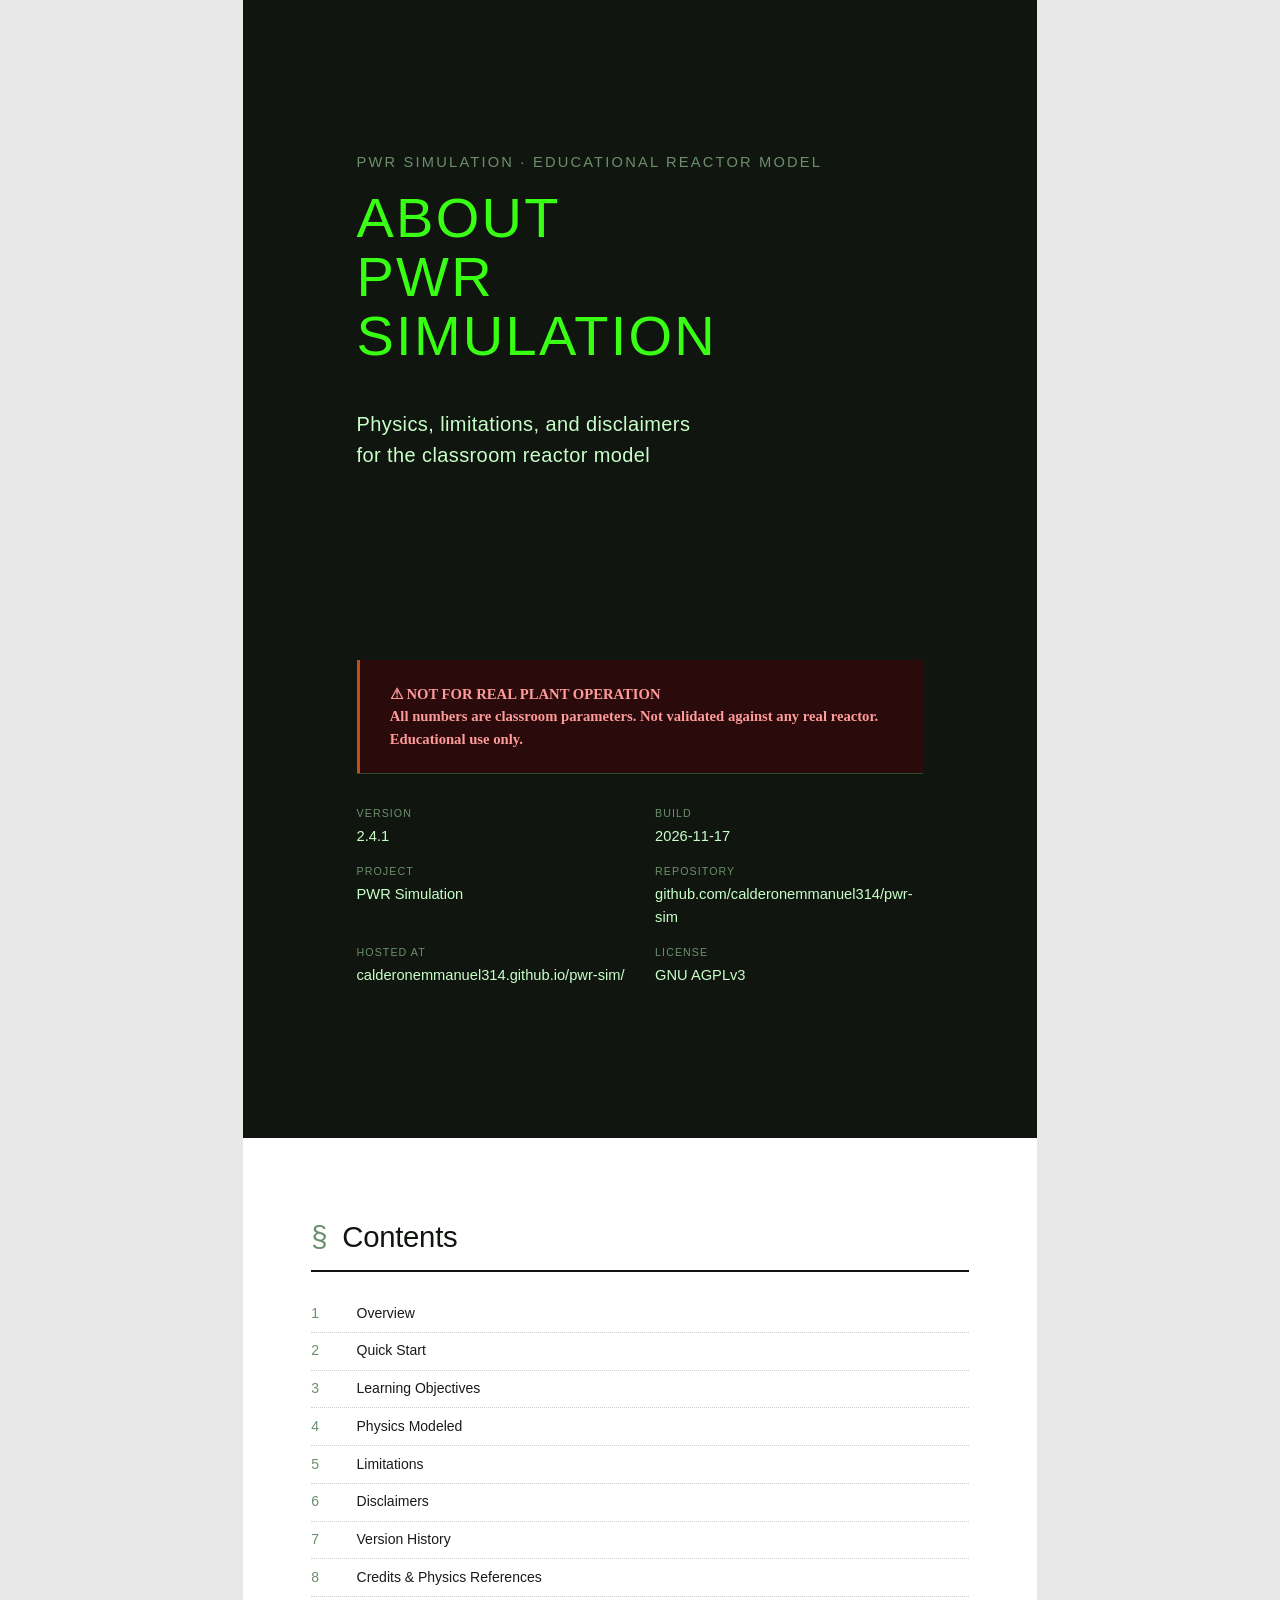
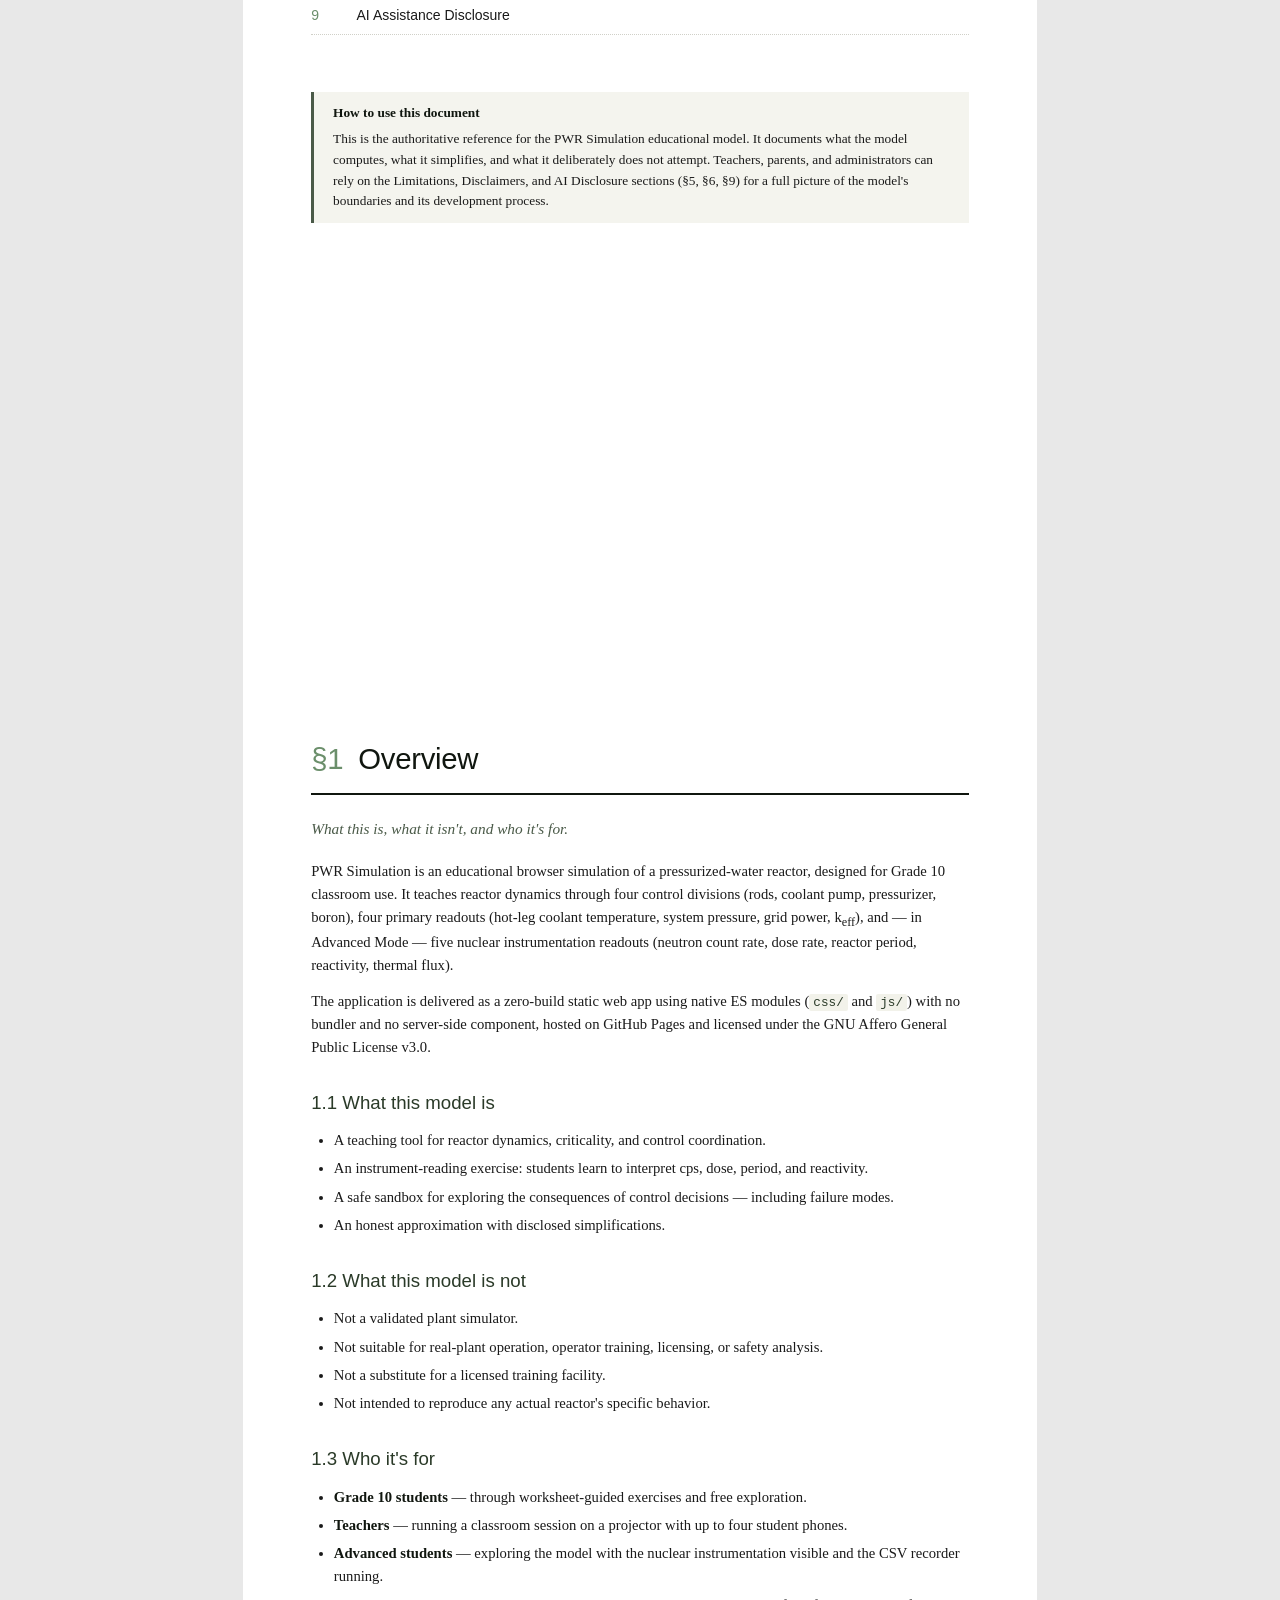
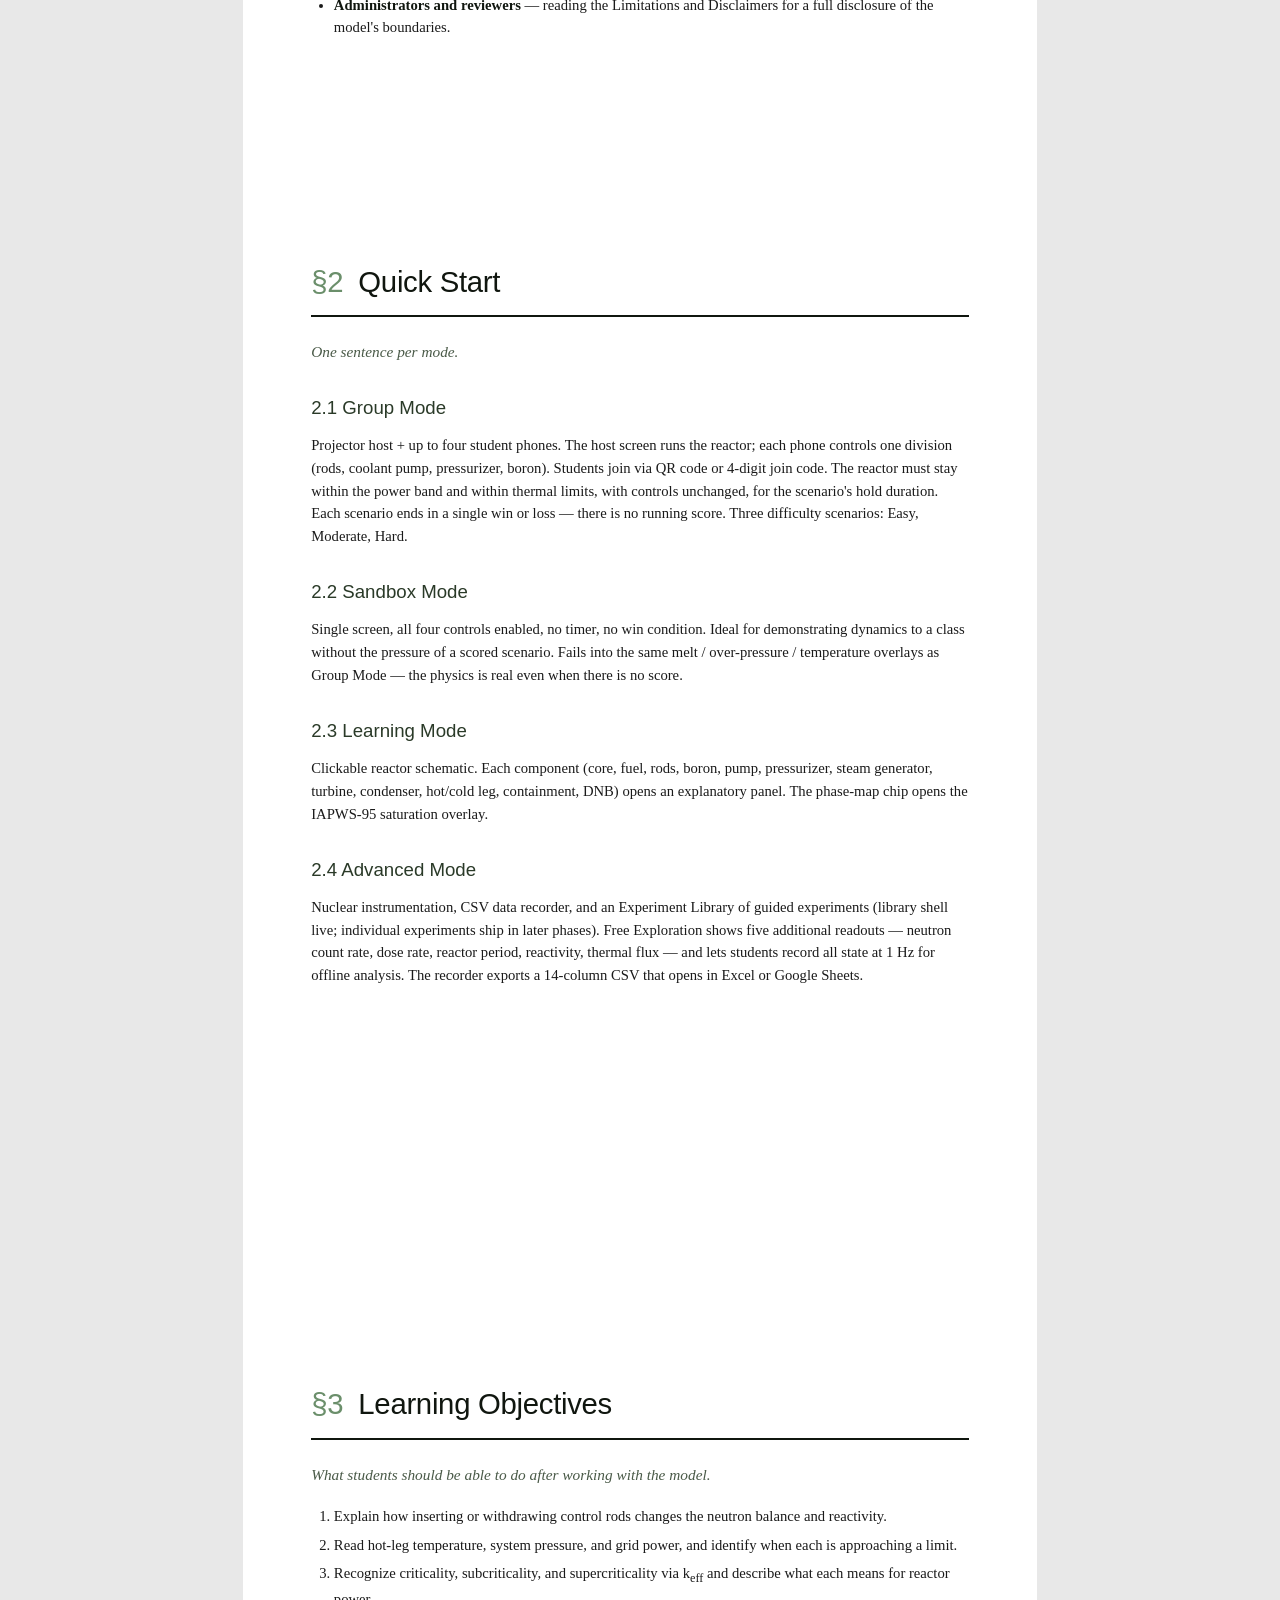
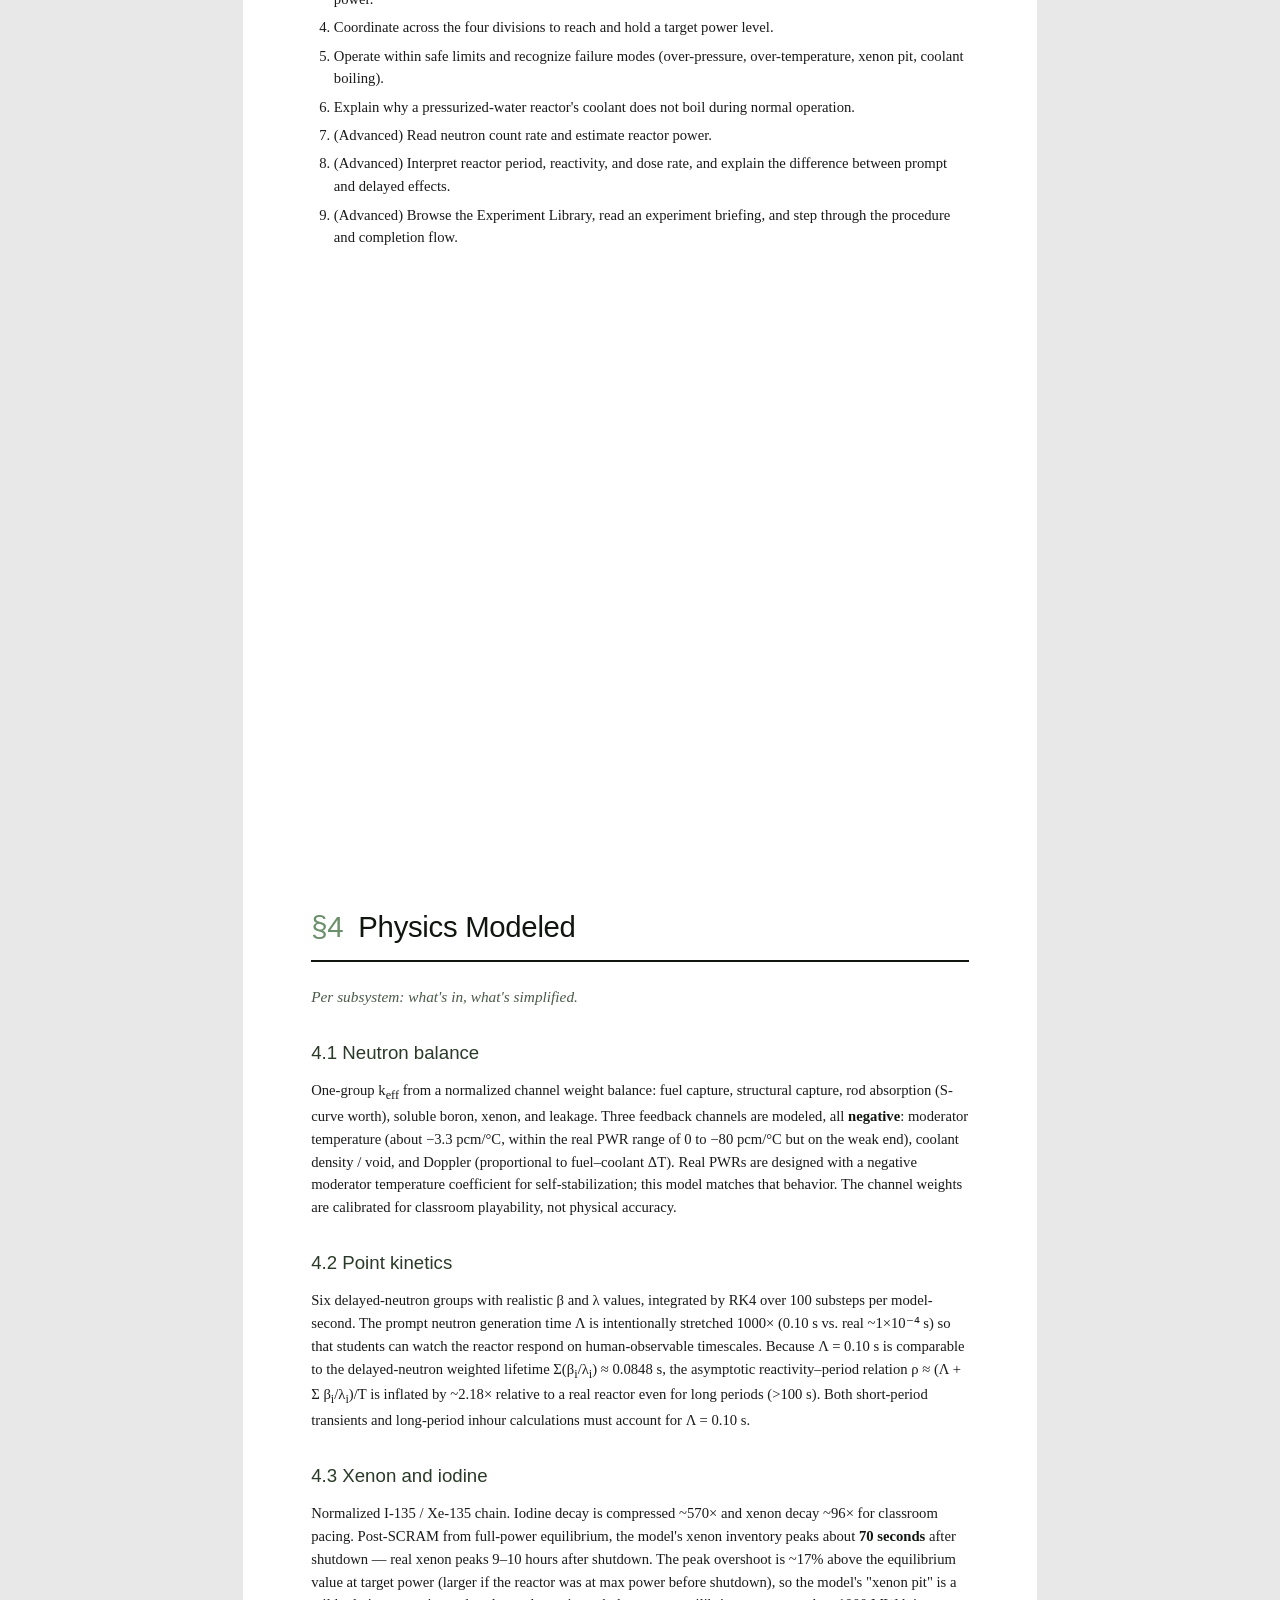
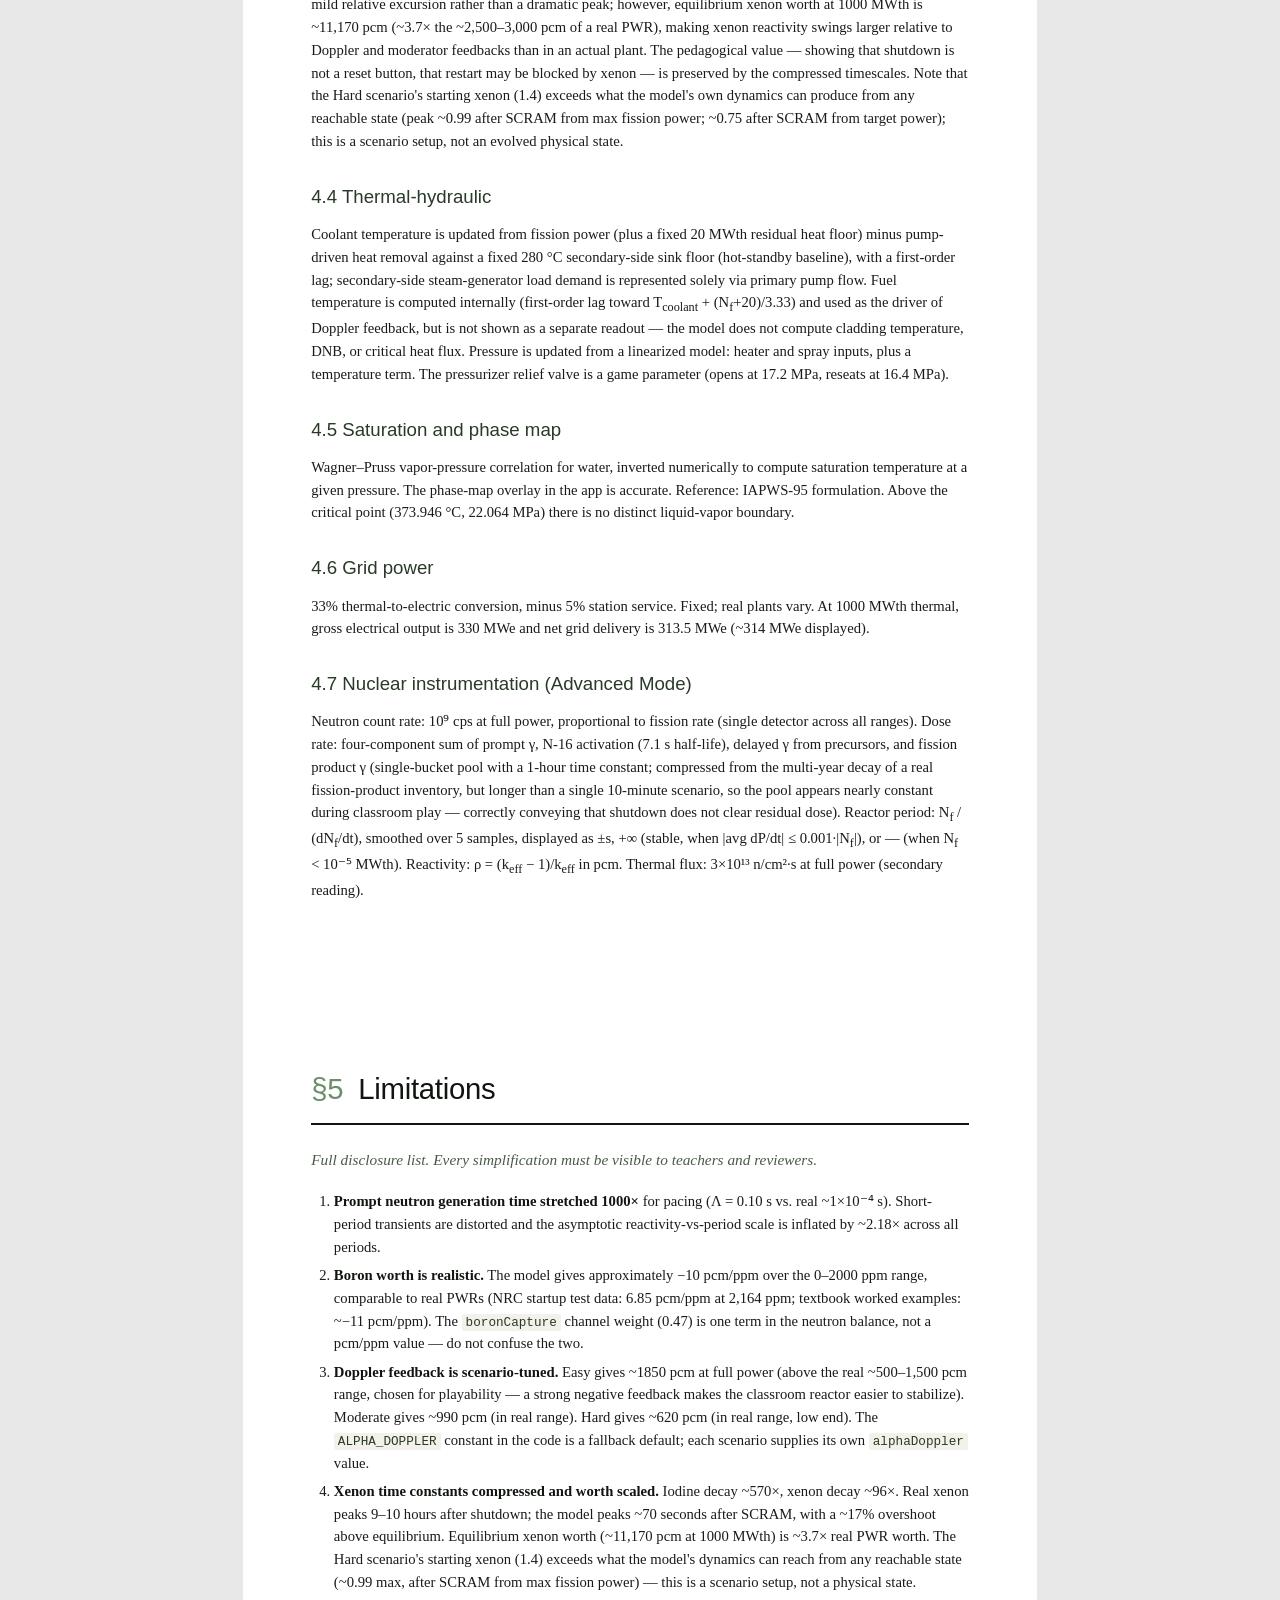
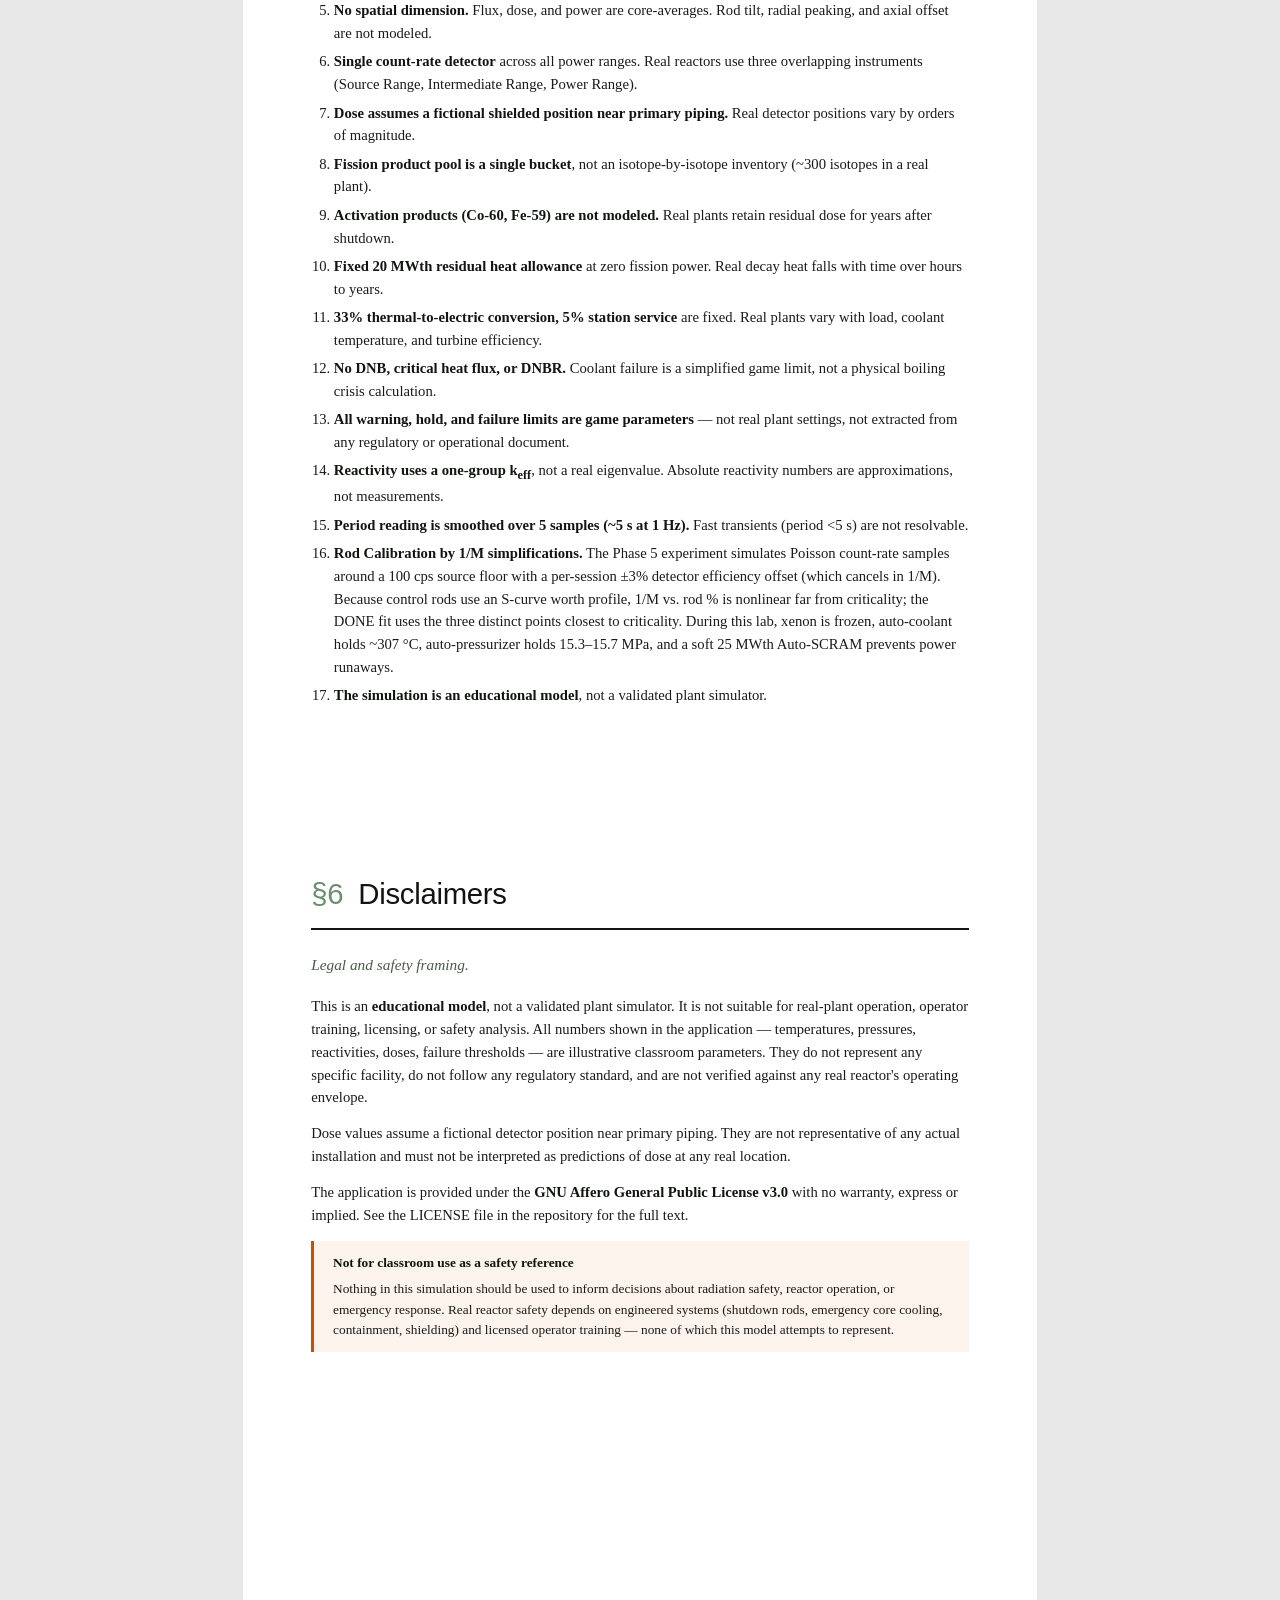
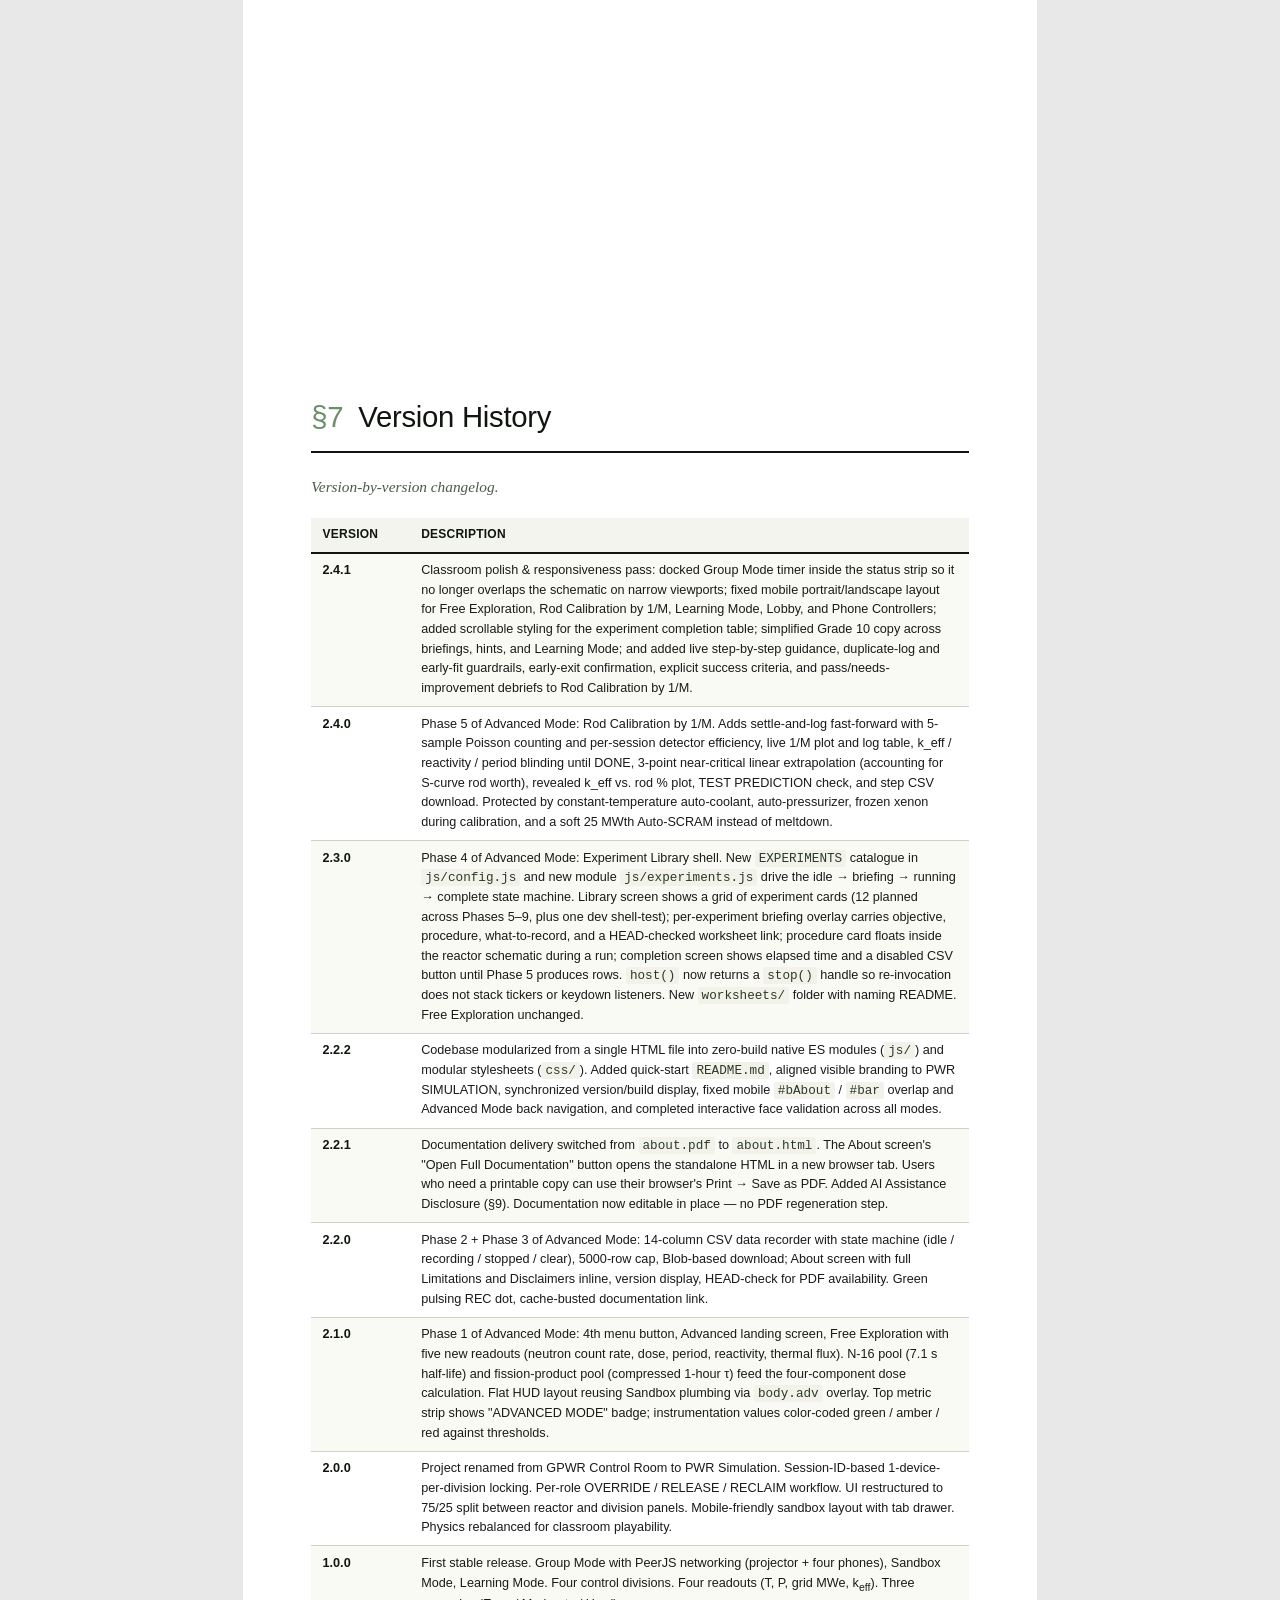
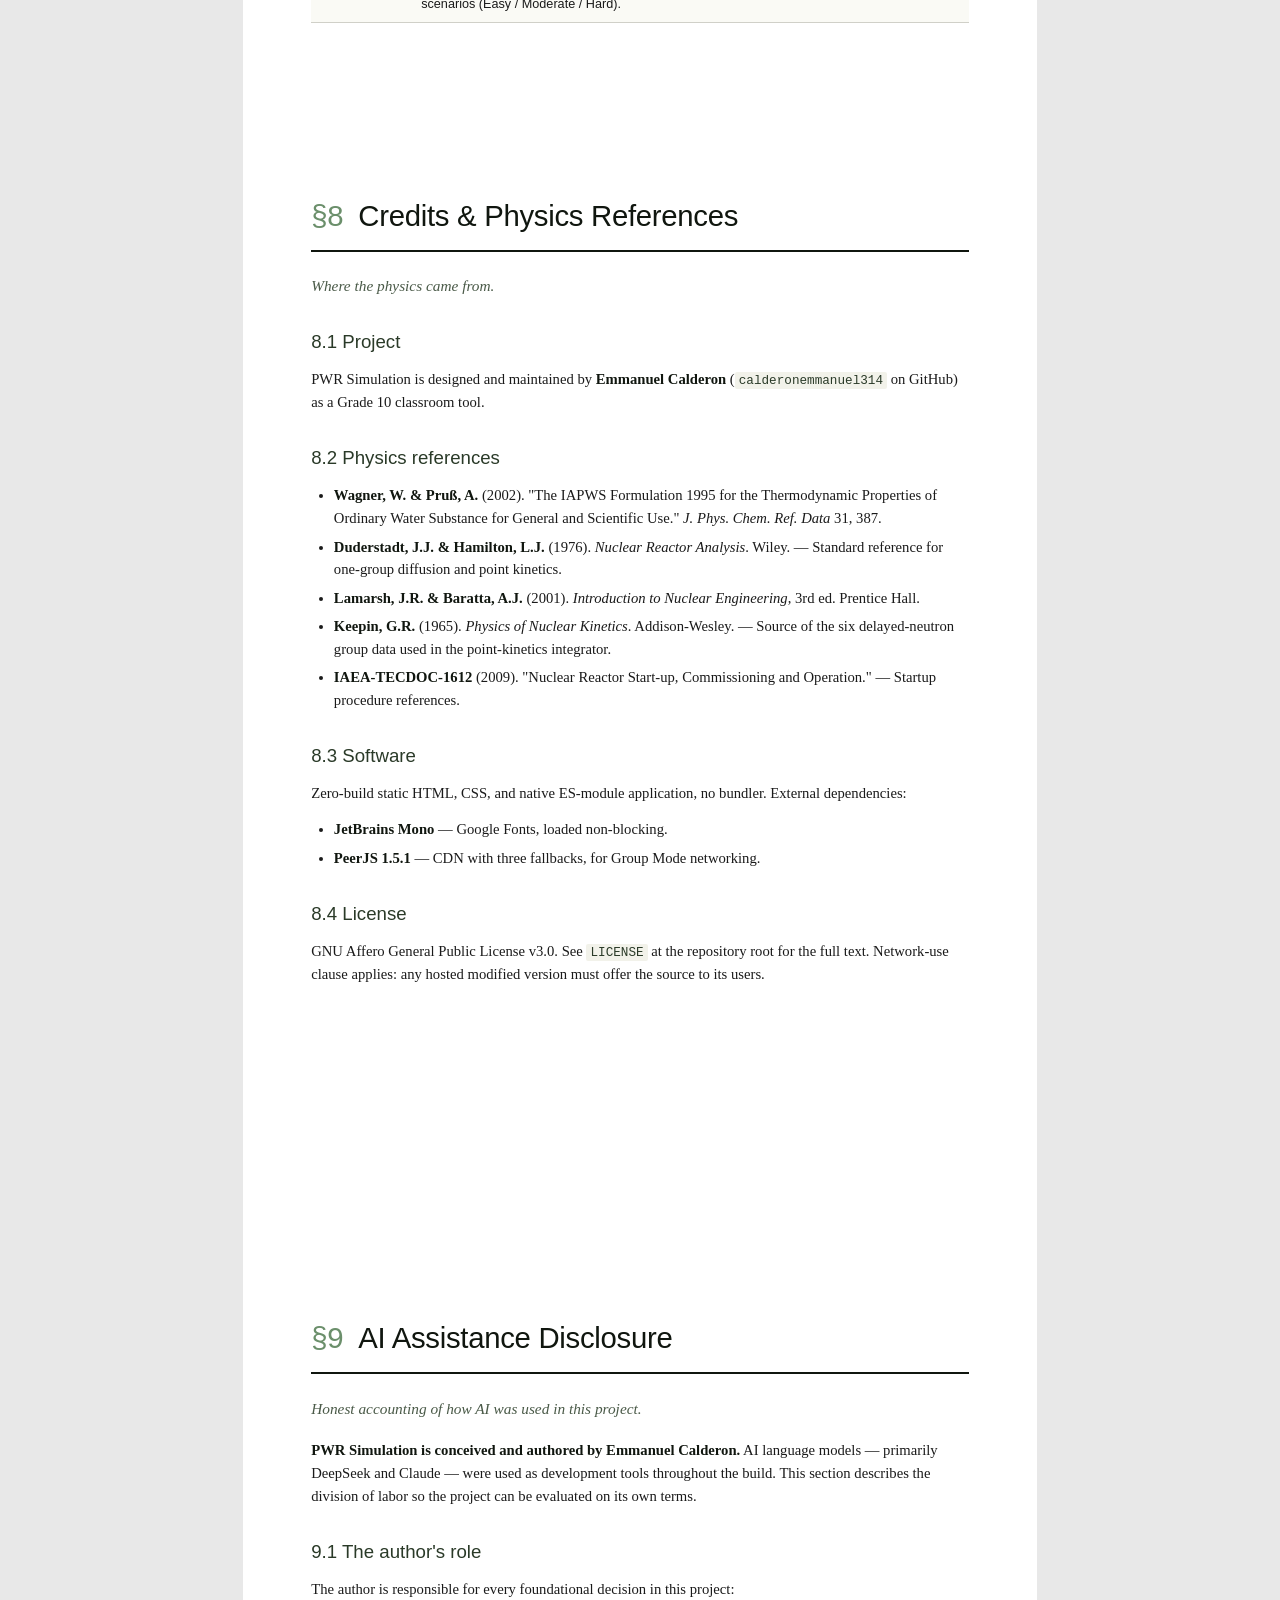
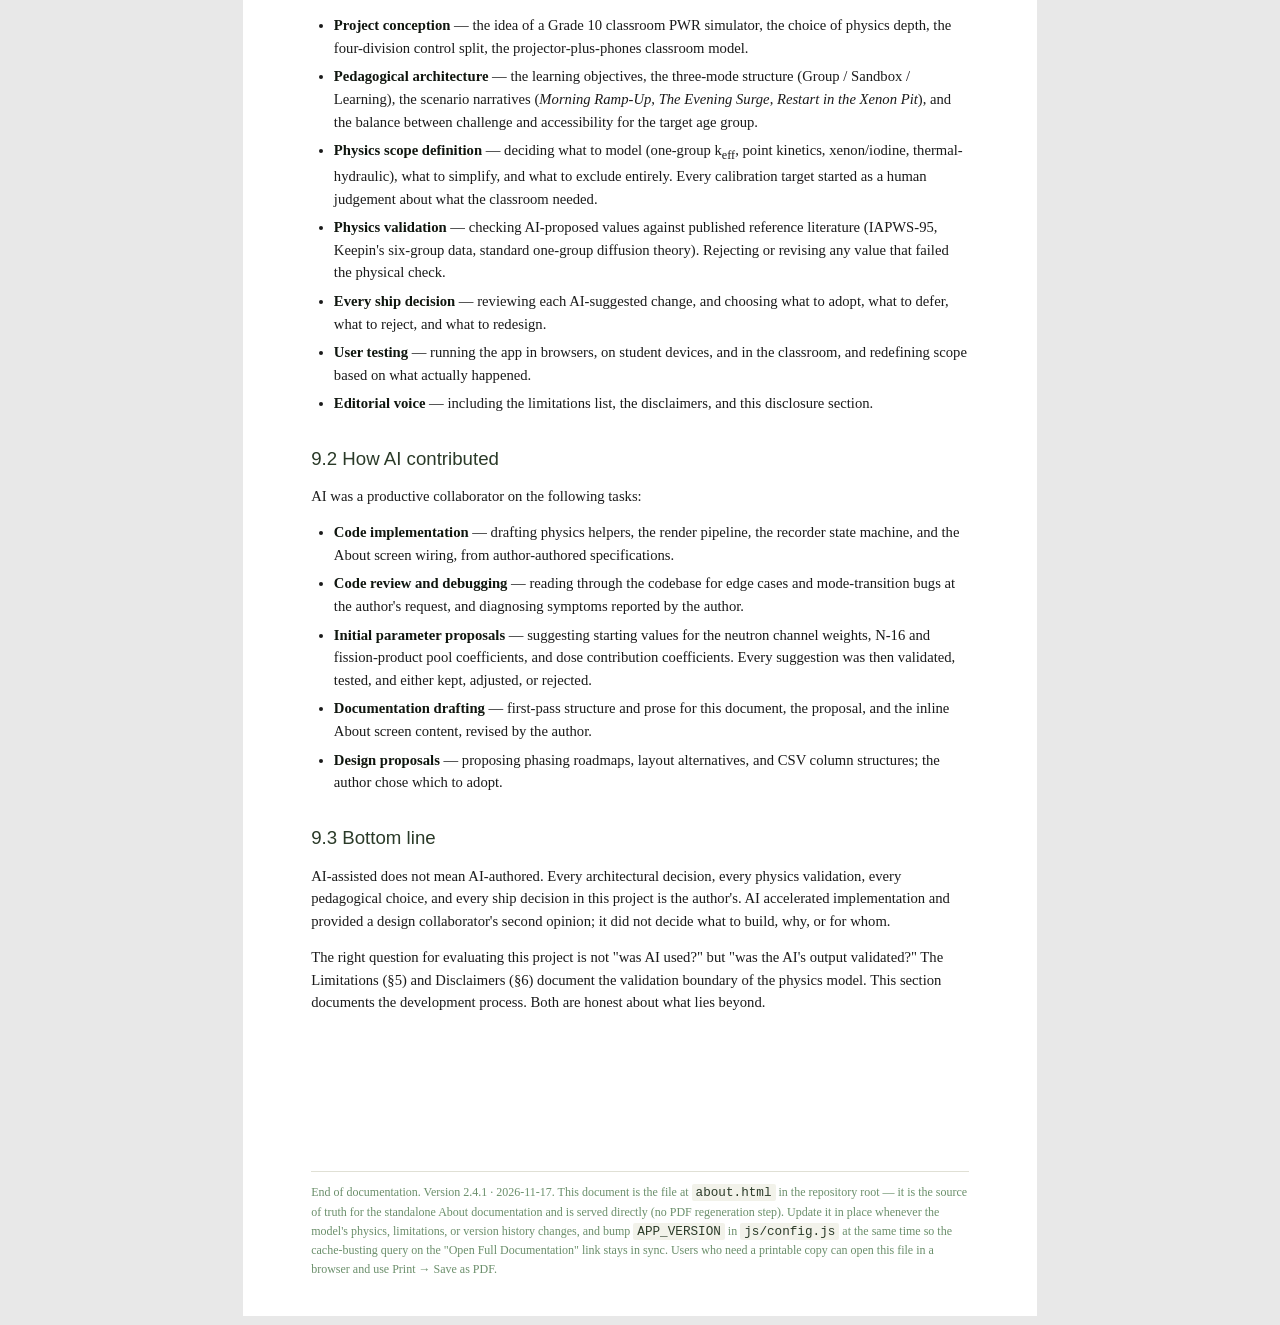
==== commit aed97c1d: "Update about.html" ====
--- a/about.html
+++ b/about.html
@@ -87,7 +87,7 @@
     All numbers are classroom parameters. Not validated against any real reactor. Educational use only.
   </div>
   <div class="meta">
-    <div><span>Version</span><span>2.4.0</span></div>
+    <div><span>Version</span><span>2.4.1</span></div>
     <div><span>Build</span><span>2026-11-17</span></div>
     <div><span>Project</span><span>PWR Simulation</span></div>
     <div><span>Repository</span><span>github.com/calderonemmanuel314/pwr-sim</span></div>
@@ -221,7 +221,6 @@
     <li><strong>Rod Calibration by 1/M simplifications.</strong> The Phase 5 experiment simulates Poisson count-rate samples around a 100 cps source floor with a per-session ±3% detector efficiency offset (which cancels in 1/M). Because control rods use an S-curve worth profile, 1/M vs. rod % is nonlinear far from criticality; the DONE fit uses the three distinct points closest to criticality. During this lab, xenon is frozen, auto-coolant holds ~307 °C, auto-pressurizer holds 15.3–15.7 MPa, and a soft 25 MWth Auto-SCRAM prevents power runaways.</li>
     <li><strong>The simulation is an educational model</strong>, not a validated plant simulator.</li>
   </ol>
-  </ol>
 </div>
 
 <!-- §6 -->
@@ -243,8 +242,8 @@
   <p class="section-intro">Version-by-version changelog.</p>
   <table>
     <tr><th style="width:15%">Version</th><th>Description</th></tr>
+    <tr><td><strong>2.4.1</strong></td><td>Classroom polish &amp; responsiveness pass: docked Group Mode timer inside the status strip so it no longer overlaps the schematic on narrow viewports; fixed mobile portrait/landscape layout for Free Exploration, Rod Calibration by 1/M, Learning Mode, Lobby, and Phone Controllers; added scrollable styling for the experiment completion table; simplified Grade 10 copy across briefings, hints, and Learning Mode; and added live step-by-step guidance, duplicate-log and early-fit guardrails, early-exit confirmation, explicit success criteria, and pass/needs-improvement debriefs to Rod Calibration by 1/M.</td></tr>
     <tr><td><strong>2.4.0</strong></td><td>Phase 5 of Advanced Mode: Rod Calibration by 1/M. Adds settle-and-log fast-forward with 5-sample Poisson counting and per-session detector efficiency, live 1/M plot and log table, k_eff / reactivity / period blinding until DONE, 3-point near-critical linear extrapolation (accounting for S-curve rod worth), revealed k_eff vs. rod % plot, TEST PREDICTION check, and step CSV download. Protected by constant-temperature auto-coolant, auto-pressurizer, frozen xenon during calibration, and a soft 25 MWth Auto-SCRAM instead of meltdown.</td></tr>
-    <tr><td><strong>2.3.0</strong></td>
     <tr><td><strong>2.3.0</strong></td><td>Phase 4 of Advanced Mode: Experiment Library shell. New <code>EXPERIMENTS</code> catalogue in <code>js/config.js</code> and new module <code>js/experiments.js</code> drive the idle → briefing → running → complete state machine. Library screen shows a grid of experiment cards (12 planned across Phases 5–9, plus one dev shell-test); per-experiment briefing overlay carries objective, procedure, what-to-record, and a HEAD-checked worksheet link; procedure card floats inside the reactor schematic during a run; completion screen shows elapsed time and a disabled CSV button until Phase 5 produces rows. <code>host()</code> now returns a <code>stop()</code> handle so re-invocation does not stack tickers or keydown listeners. New <code>worksheets/</code> folder with naming README. Free Exploration unchanged.</td></tr>
     <tr><td><strong>2.2.2</strong></td><td>Codebase modularized from a single HTML file into zero-build native ES modules (<code>js/</code>) and modular stylesheets (<code>css/</code>). Added quick-start <code>README.md</code>, aligned visible branding to PWR SIMULATION, synchronized version/build display, fixed mobile <code>#bAbout</code> / <code>#bar</code> overlap and Advanced Mode back navigation, and completed interactive face validation across all modes.</td></tr>
     <tr><td><strong>2.2.1</strong></td><td>Documentation delivery switched from <code>about.pdf</code> to <code>about.html</code>. The About screen's "Open Full Documentation" button opens the standalone HTML in a new browser tab. Users who need a printable copy can use their browser's Print → Save as PDF. Added AI Assistance Disclosure (§9). Documentation now editable in place — no PDF regeneration step.</td></tr>
@@ -311,7 +310,7 @@
 
 <div class="page" style="min-height:auto;padding:10mm 18mm">
   <div class="footnote">
-    End of documentation. Version 2.4.0 · 2026-11-17. This document is the file at <code>about.html</code> in the repository root — it is the source of truth for the standalone About documentation and is served directly (no PDF regeneration step). Update it in place whenever the model's physics, limitations, or version history changes, and bump <code>APP_VERSION</code> in <code>js/config.js</code> at the same time so the cache-busting query on the "Open Full Documentation" link stays in sync. Users who need a printable copy can open this file in a browser and use Print → Save as PDF.
+    End of documentation. Version 2.4.1 · 2026-11-17. This document is the file at <code>about.html</code> in the repository root — it is the source of truth for the standalone About documentation and is served directly (no PDF regeneration step). Update it in place whenever the model's physics, limitations, or version history changes, and bump <code>APP_VERSION</code> in <code>js/config.js</code> at the same time so the cache-busting query on the "Open Full Documentation" link stays in sync. Users who need a printable copy can open this file in a browser and use Print → Save as PDF.
   </div>
 </div>
 
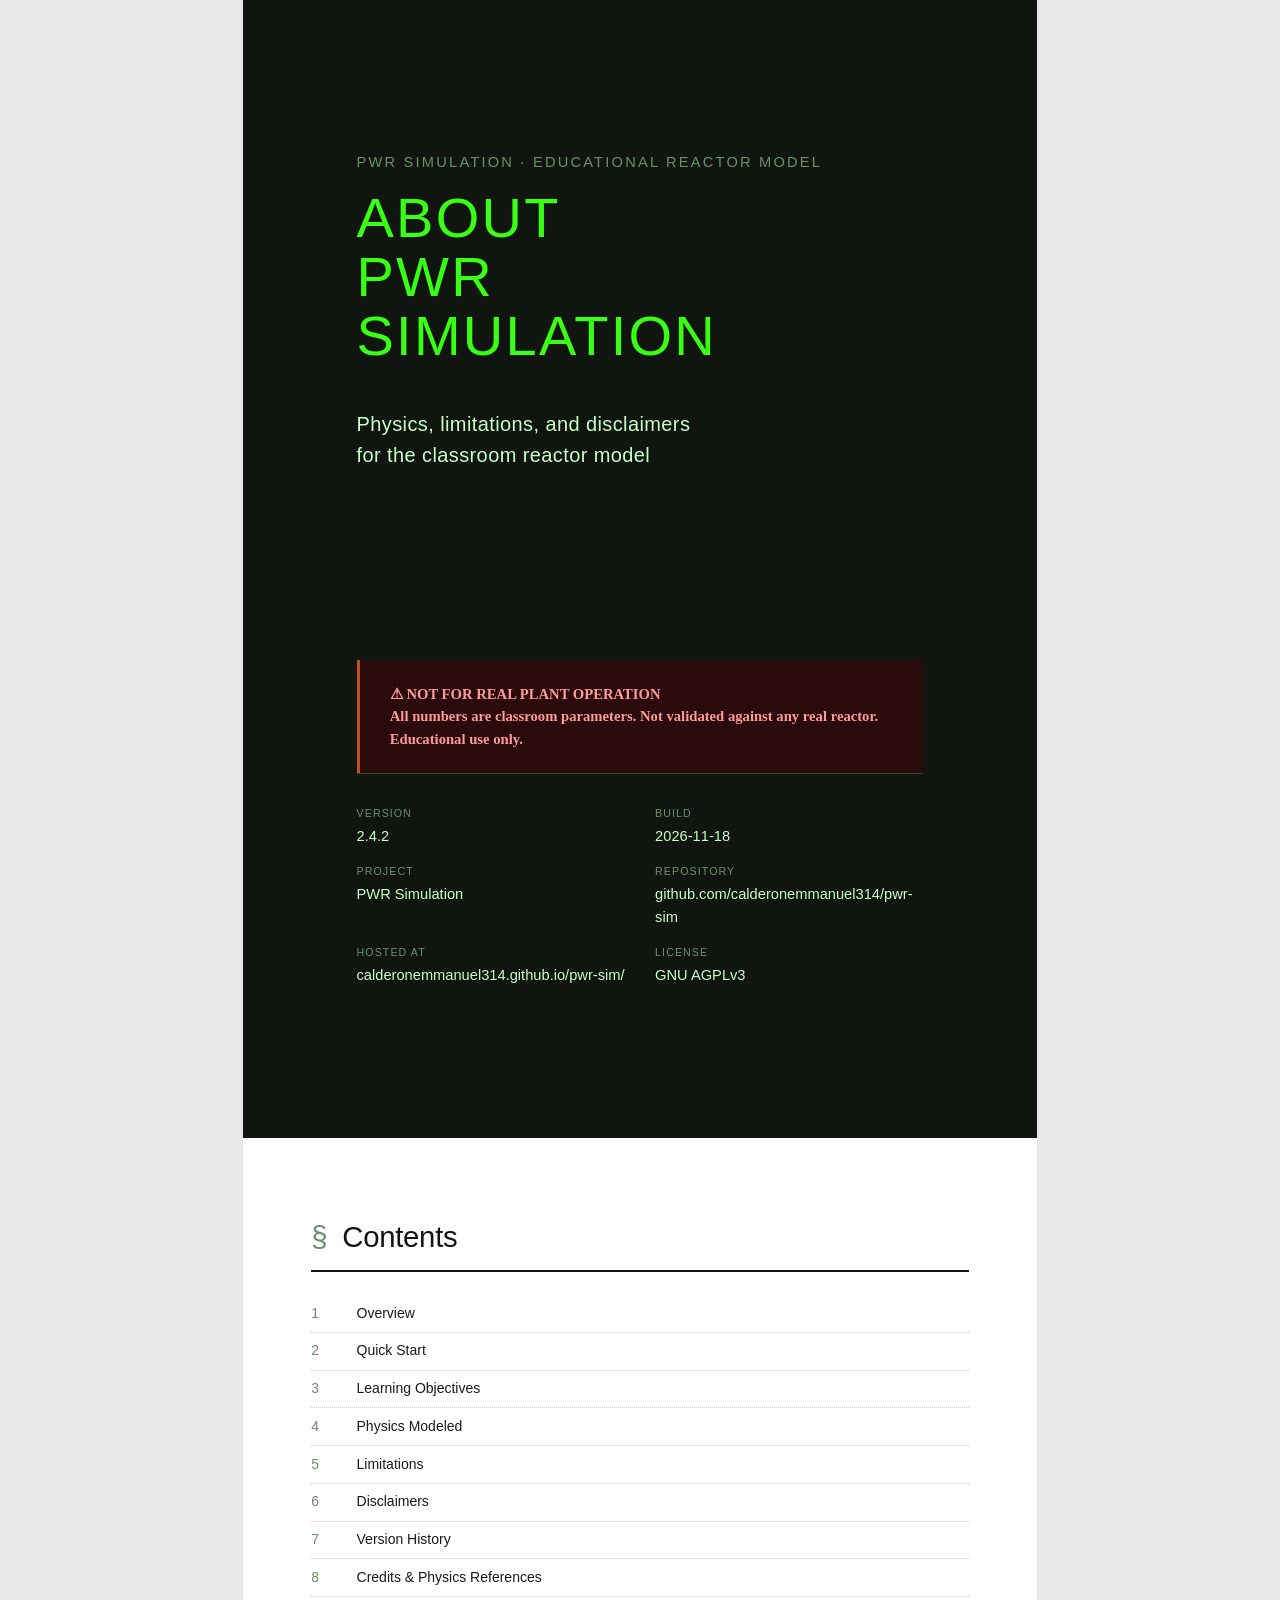
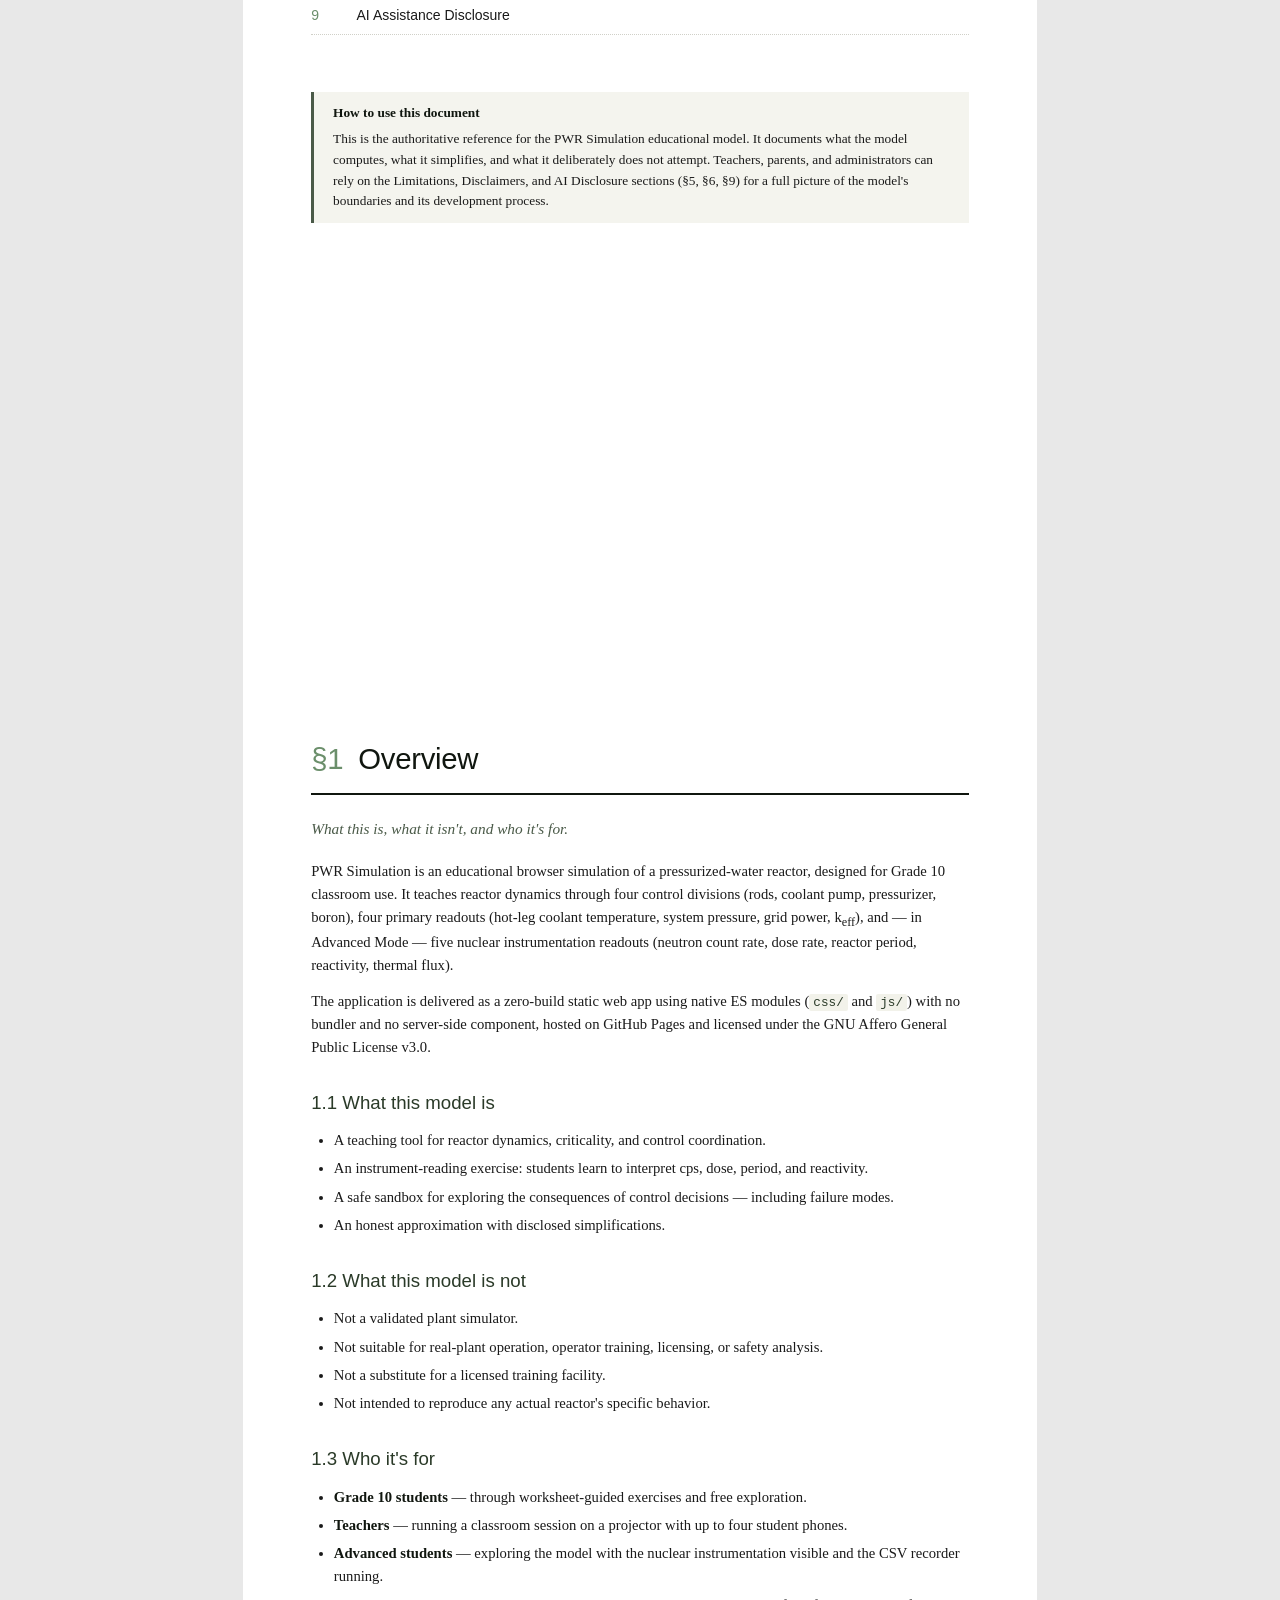
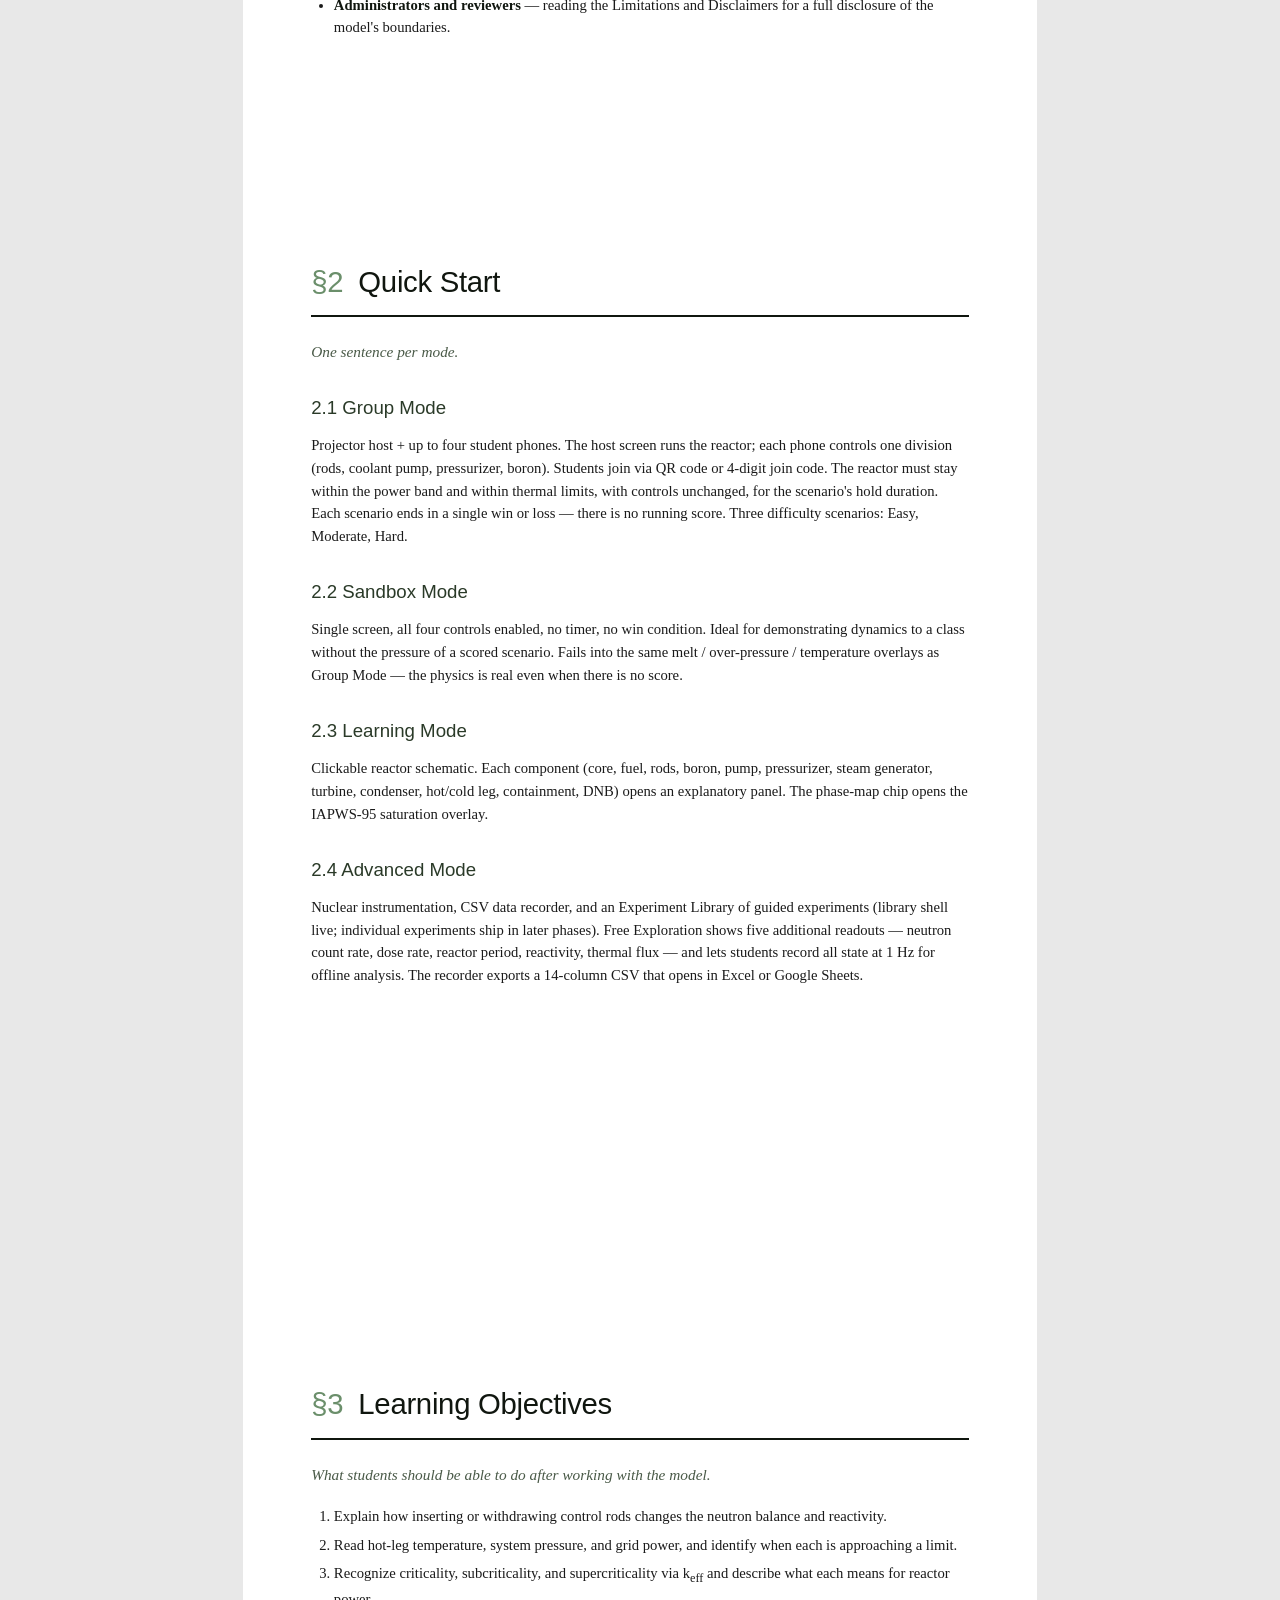
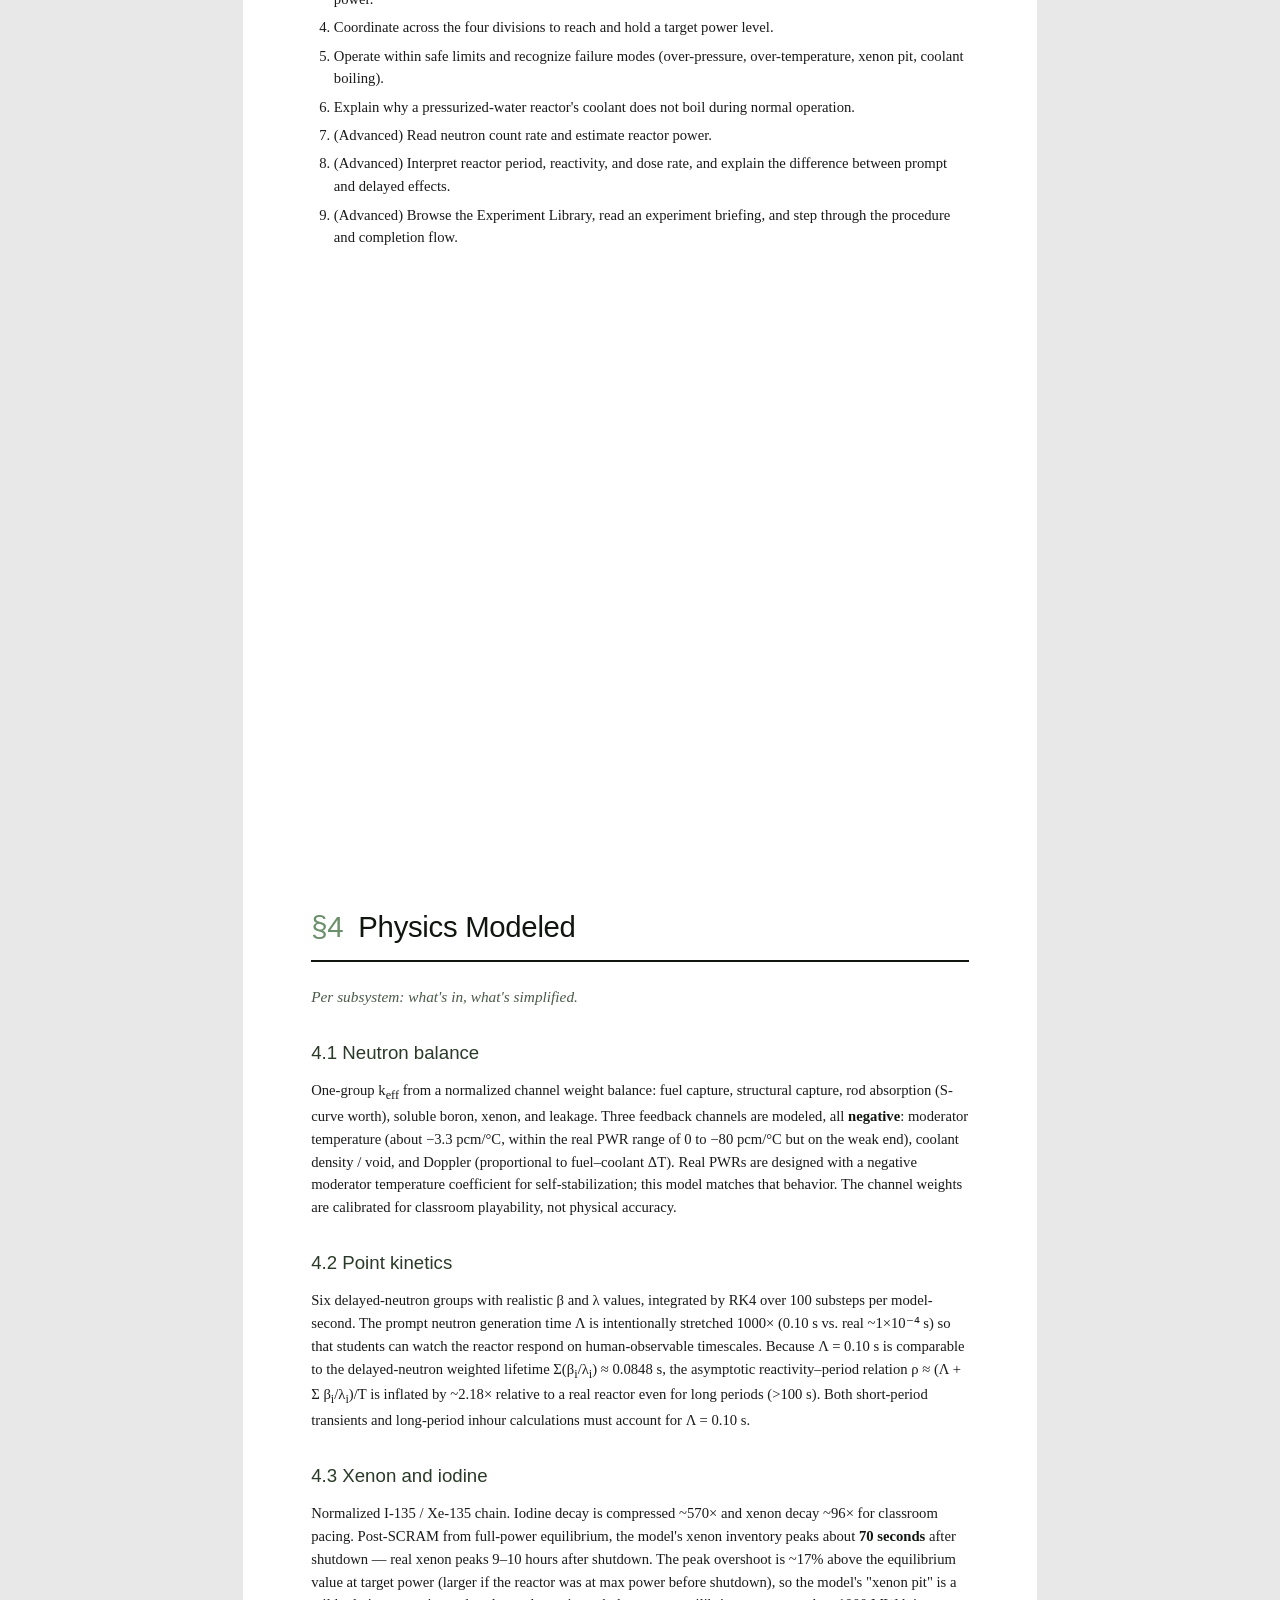
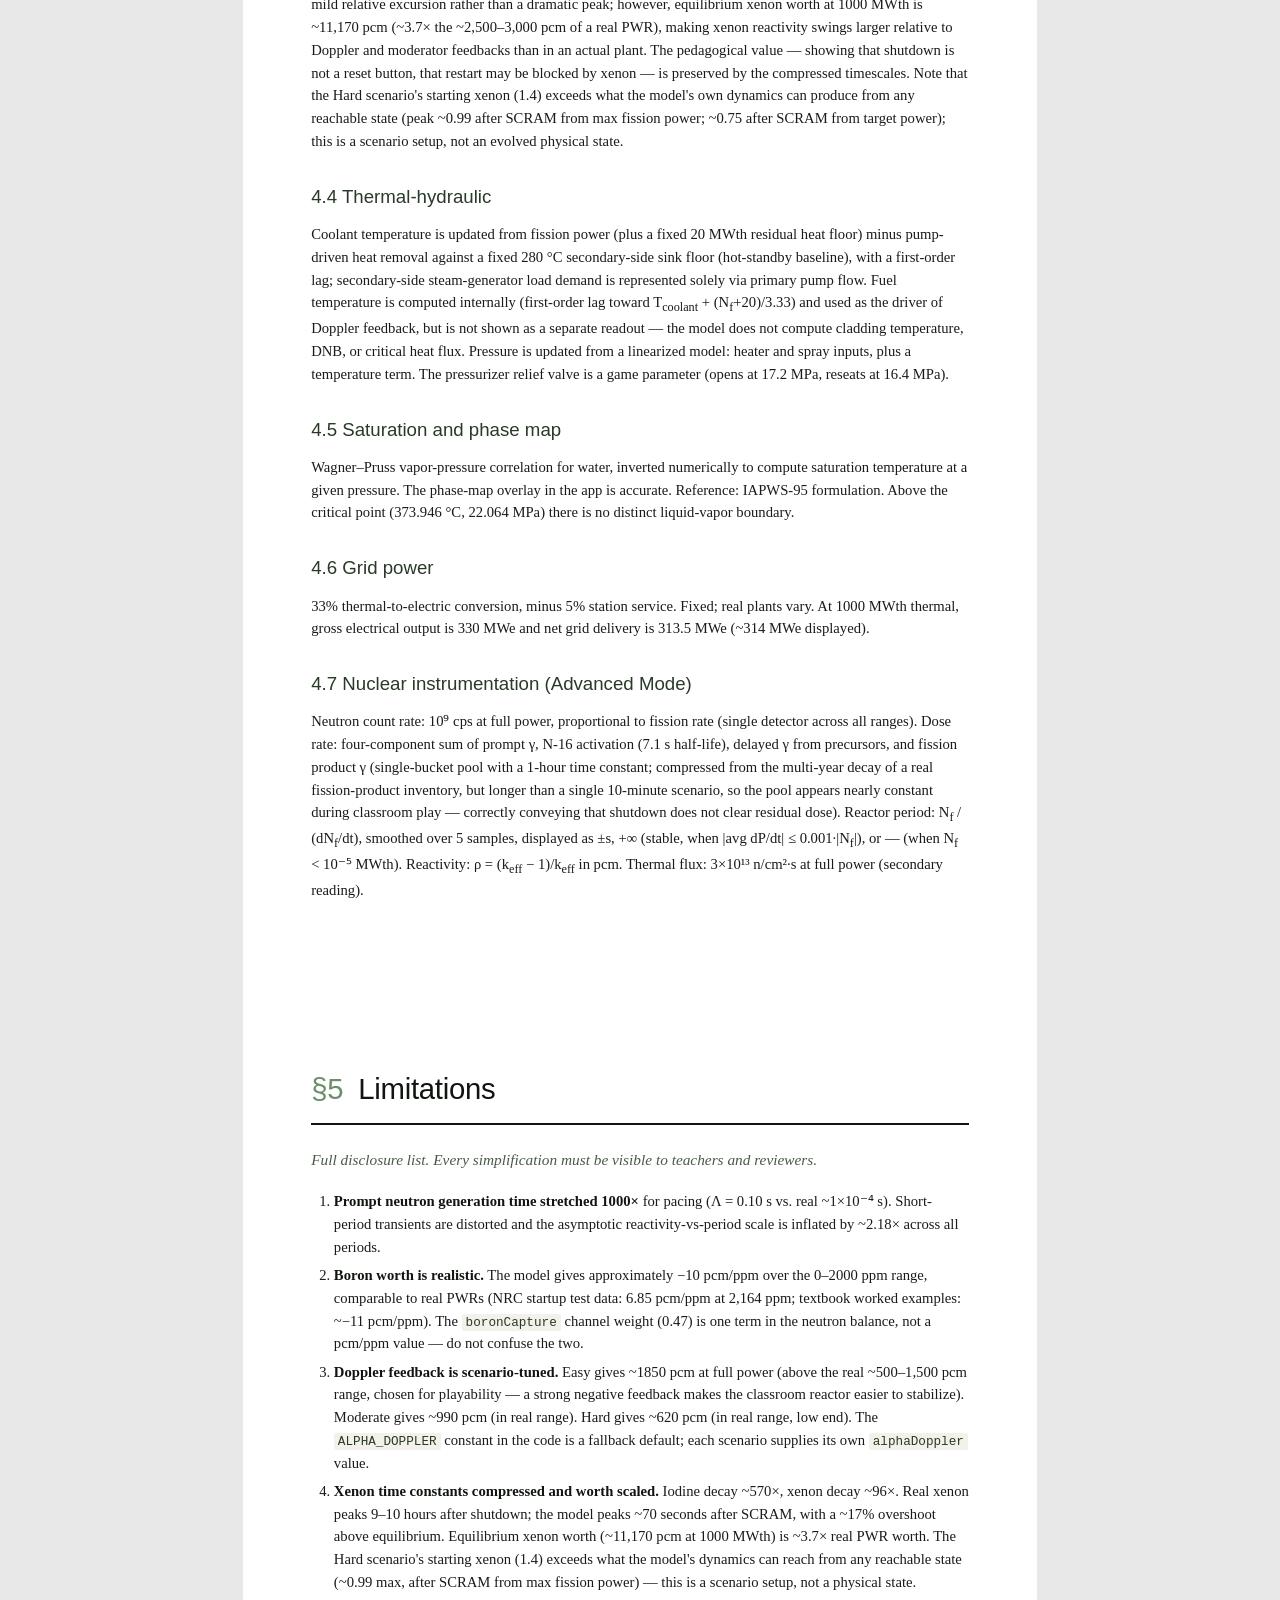
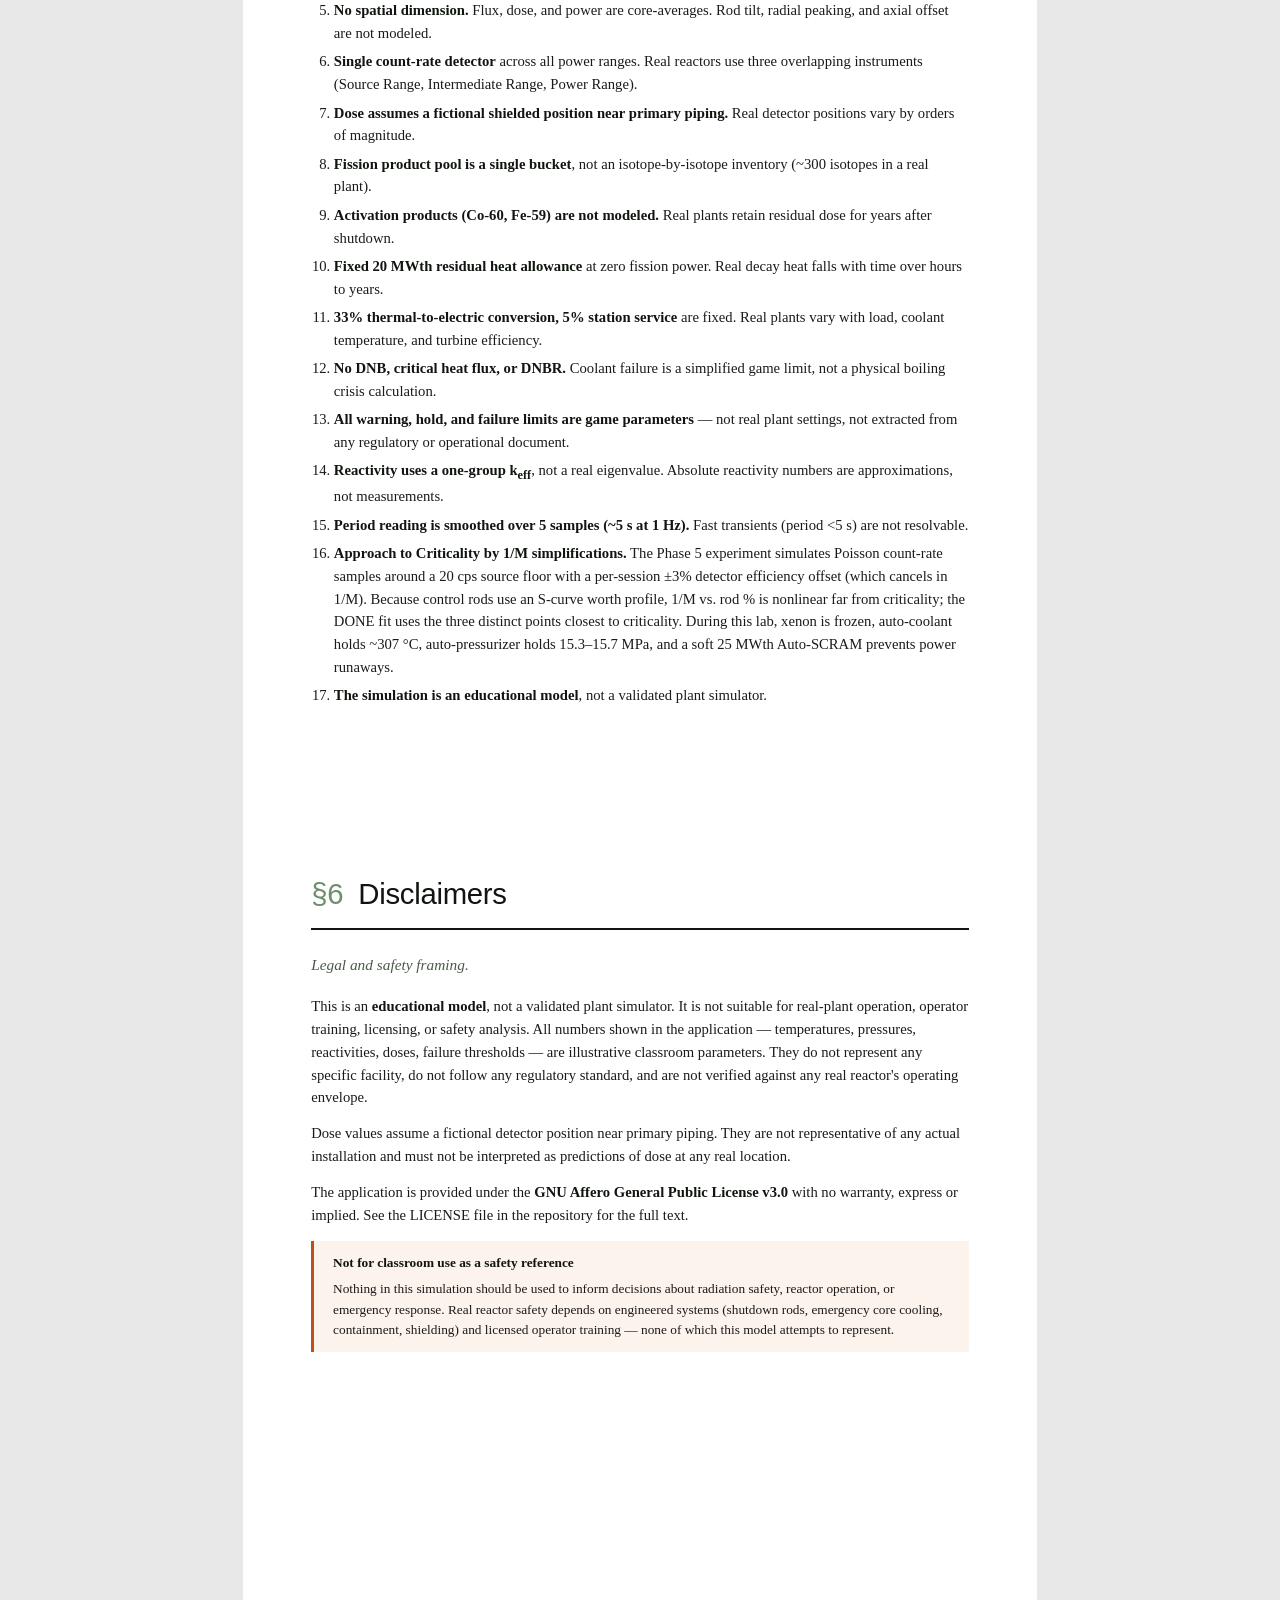
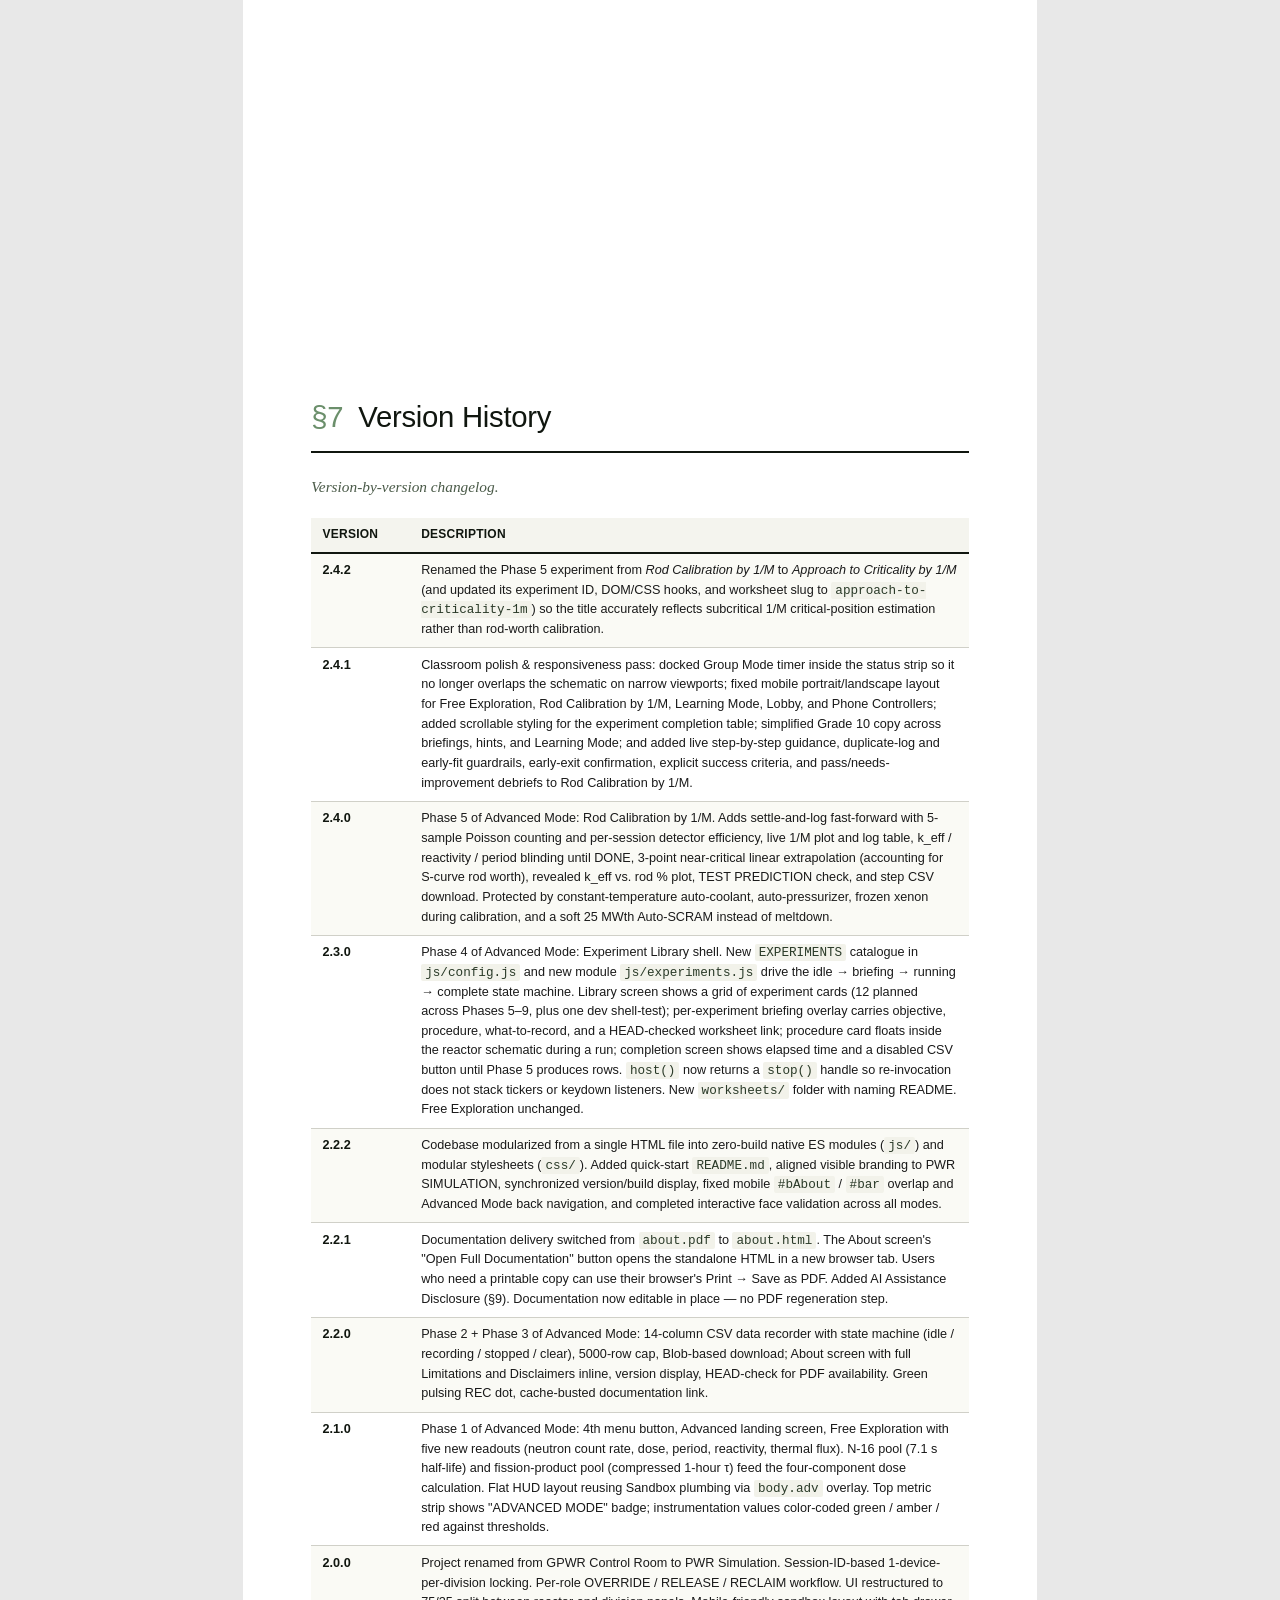
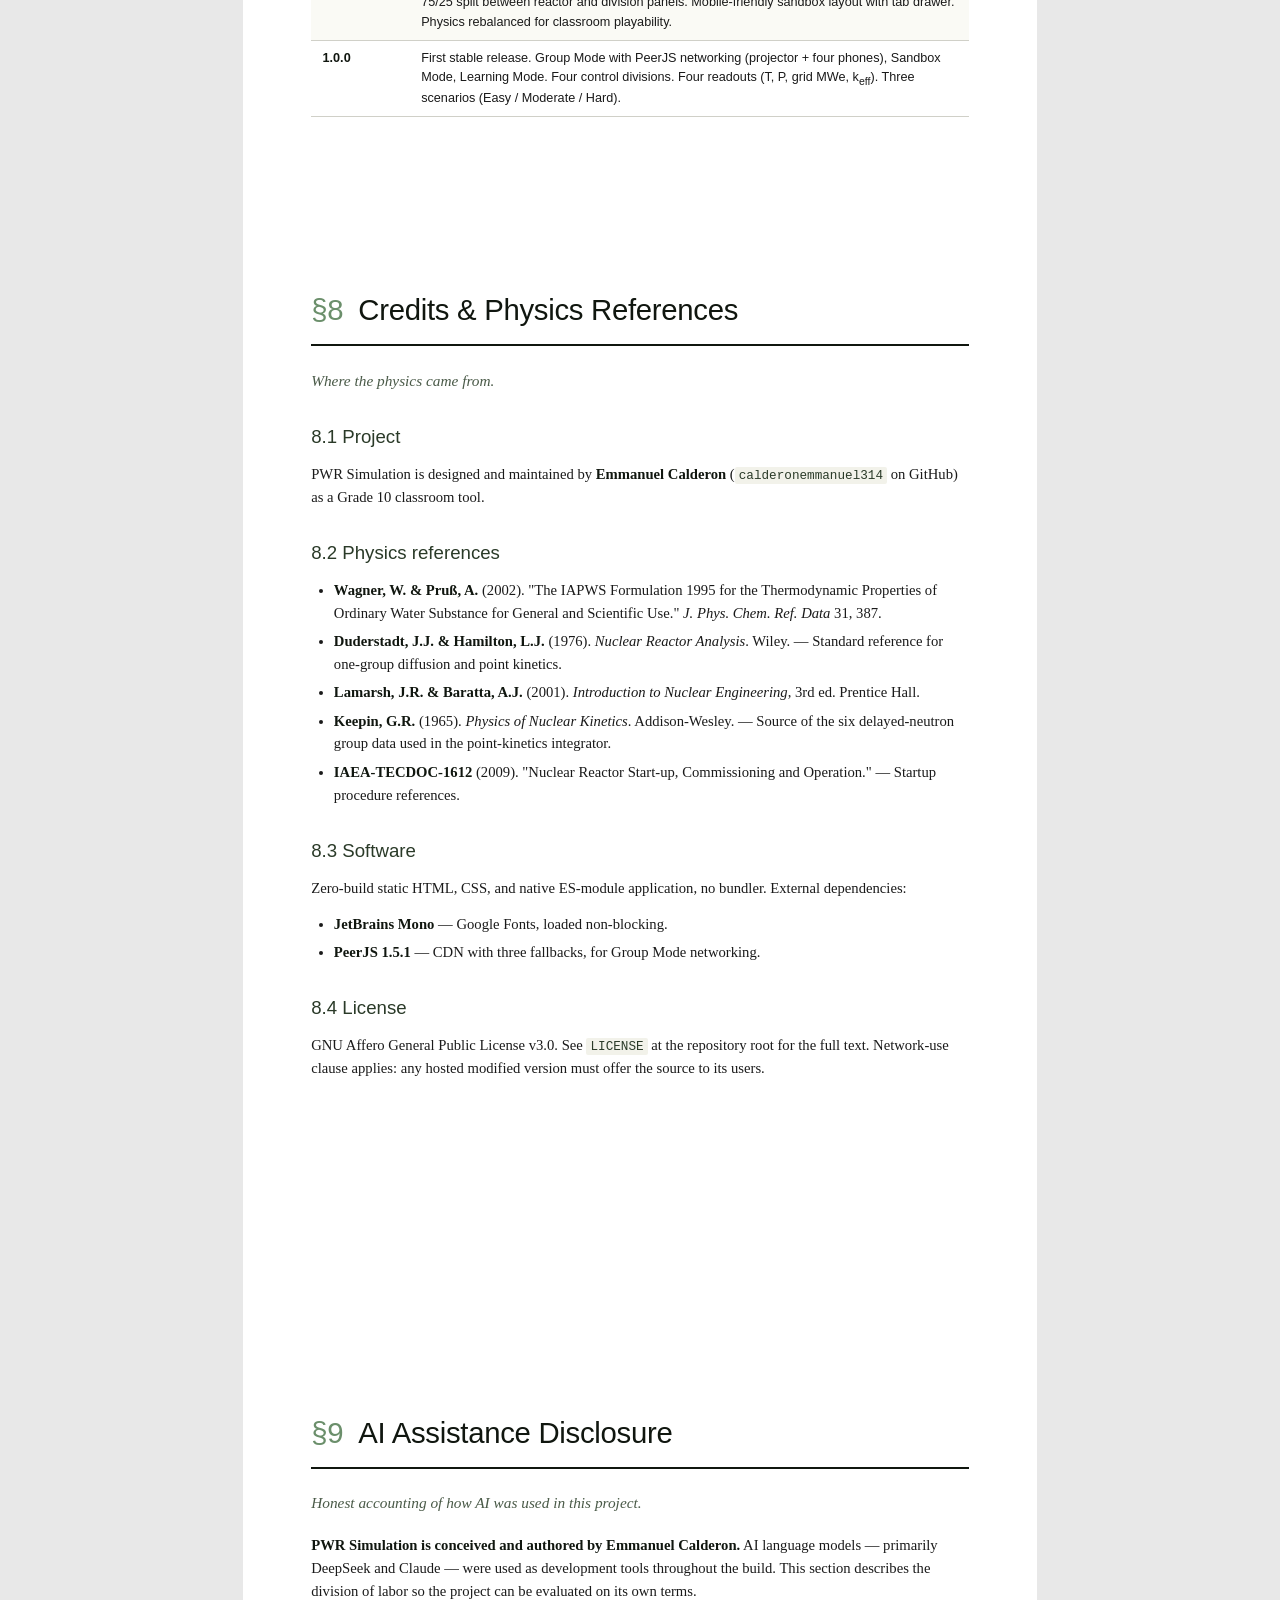
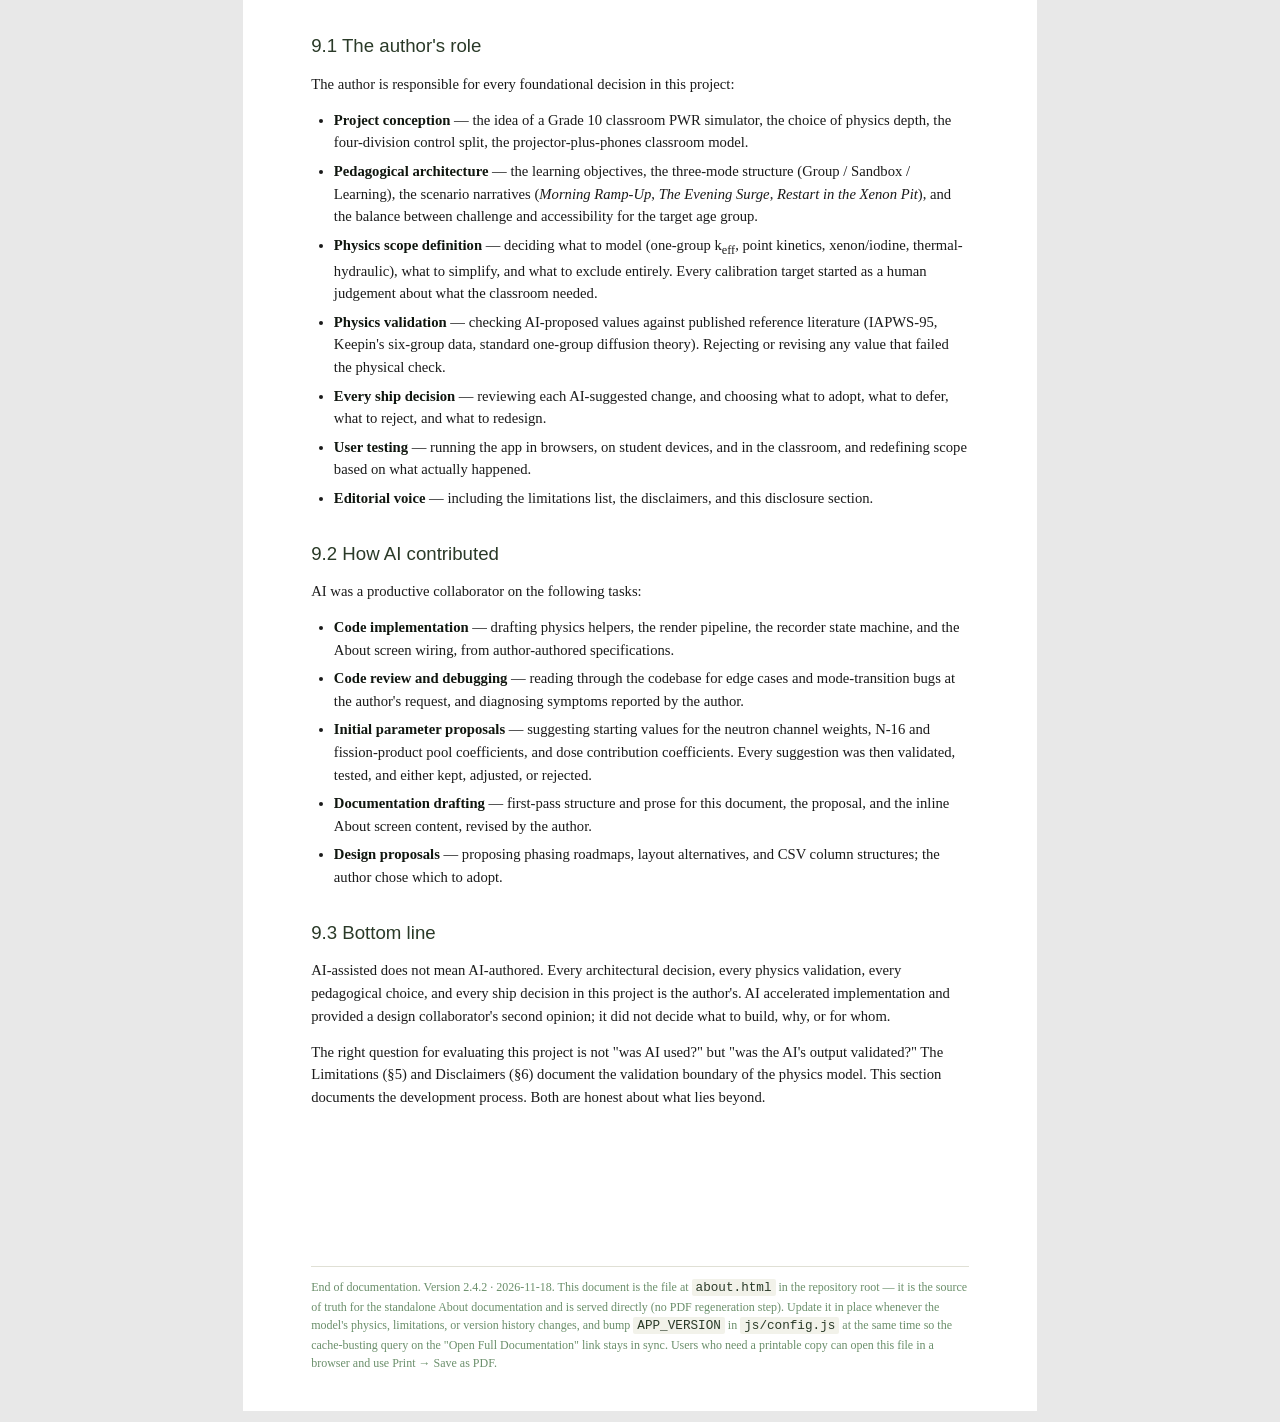
==== commit b91d9915: "Update about.html" ====
--- a/about.html
+++ b/about.html
@@ -87,8 +87,8 @@
     All numbers are classroom parameters. Not validated against any real reactor. Educational use only.
   </div>
   <div class="meta">
-    <div><span>Version</span><span>2.4.1</span></div>
-    <div><span>Build</span><span>2026-11-17</span></div>
+    <div><span>Version</span><span>2.4.2</span></div>
+    <div><span>Build</span><span>2026-11-18</span></div>
     <div><span>Project</span><span>PWR Simulation</span></div>
     <div><span>Repository</span><span>github.com/calderonemmanuel314/pwr-sim</span></div>
     <div><span>Hosted at</span><span>calderonemmanuel314.github.io/pwr-sim/</span></div>
@@ -218,7 +218,7 @@
     <li><strong>All warning, hold, and failure limits are game parameters</strong> — not real plant settings, not extracted from any regulatory or operational document.</li>
     <li><strong>Reactivity uses a one-group k<sub>eff</sub></strong>, not a real eigenvalue. Absolute reactivity numbers are approximations, not measurements.</li>
     <li><strong>Period reading is smoothed over 5 samples (~5 s at 1 Hz).</strong> Fast transients (period &lt;5 s) are not resolvable.</li>
-    <li><strong>Rod Calibration by 1/M simplifications.</strong> The Phase 5 experiment simulates Poisson count-rate samples around a 100 cps source floor with a per-session ±3% detector efficiency offset (which cancels in 1/M). Because control rods use an S-curve worth profile, 1/M vs. rod % is nonlinear far from criticality; the DONE fit uses the three distinct points closest to criticality. During this lab, xenon is frozen, auto-coolant holds ~307 °C, auto-pressurizer holds 15.3–15.7 MPa, and a soft 25 MWth Auto-SCRAM prevents power runaways.</li>
+    <li><strong>Approach to Criticality by 1/M simplifications.</strong> The Phase 5 experiment simulates Poisson count-rate samples around a 20 cps source floor with a per-session ±3% detector efficiency offset (which cancels in 1/M). Because control rods use an S-curve worth profile, 1/M vs. rod % is nonlinear far from criticality; the DONE fit uses the three distinct points closest to criticality. During this lab, xenon is frozen, auto-coolant holds ~307 °C, auto-pressurizer holds 15.3–15.7 MPa, and a soft 25 MWth Auto-SCRAM prevents power runaways.</li>
     <li><strong>The simulation is an educational model</strong>, not a validated plant simulator.</li>
   </ol>
 </div>
@@ -242,6 +242,7 @@
   <p class="section-intro">Version-by-version changelog.</p>
   <table>
     <tr><th style="width:15%">Version</th><th>Description</th></tr>
+    <tr><td><strong>2.4.2</strong></td><td>Renamed the Phase 5 experiment from <em>Rod Calibration by 1/M</em> to <em>Approach to Criticality by 1/M</em> (and updated its experiment ID, DOM/CSS hooks, and worksheet slug to <code>approach-to-criticality-1m</code>) so the title accurately reflects subcritical 1/M critical-position estimation rather than rod-worth calibration.</td></tr>
     <tr><td><strong>2.4.1</strong></td><td>Classroom polish &amp; responsiveness pass: docked Group Mode timer inside the status strip so it no longer overlaps the schematic on narrow viewports; fixed mobile portrait/landscape layout for Free Exploration, Rod Calibration by 1/M, Learning Mode, Lobby, and Phone Controllers; added scrollable styling for the experiment completion table; simplified Grade 10 copy across briefings, hints, and Learning Mode; and added live step-by-step guidance, duplicate-log and early-fit guardrails, early-exit confirmation, explicit success criteria, and pass/needs-improvement debriefs to Rod Calibration by 1/M.</td></tr>
     <tr><td><strong>2.4.0</strong></td><td>Phase 5 of Advanced Mode: Rod Calibration by 1/M. Adds settle-and-log fast-forward with 5-sample Poisson counting and per-session detector efficiency, live 1/M plot and log table, k_eff / reactivity / period blinding until DONE, 3-point near-critical linear extrapolation (accounting for S-curve rod worth), revealed k_eff vs. rod % plot, TEST PREDICTION check, and step CSV download. Protected by constant-temperature auto-coolant, auto-pressurizer, frozen xenon during calibration, and a soft 25 MWth Auto-SCRAM instead of meltdown.</td></tr>
     <tr><td><strong>2.3.0</strong></td><td>Phase 4 of Advanced Mode: Experiment Library shell. New <code>EXPERIMENTS</code> catalogue in <code>js/config.js</code> and new module <code>js/experiments.js</code> drive the idle → briefing → running → complete state machine. Library screen shows a grid of experiment cards (12 planned across Phases 5–9, plus one dev shell-test); per-experiment briefing overlay carries objective, procedure, what-to-record, and a HEAD-checked worksheet link; procedure card floats inside the reactor schematic during a run; completion screen shows elapsed time and a disabled CSV button until Phase 5 produces rows. <code>host()</code> now returns a <code>stop()</code> handle so re-invocation does not stack tickers or keydown listeners. New <code>worksheets/</code> folder with naming README. Free Exploration unchanged.</td></tr>
@@ -310,7 +311,7 @@
 
 <div class="page" style="min-height:auto;padding:10mm 18mm">
   <div class="footnote">
-    End of documentation. Version 2.4.1 · 2026-11-17. This document is the file at <code>about.html</code> in the repository root — it is the source of truth for the standalone About documentation and is served directly (no PDF regeneration step). Update it in place whenever the model's physics, limitations, or version history changes, and bump <code>APP_VERSION</code> in <code>js/config.js</code> at the same time so the cache-busting query on the "Open Full Documentation" link stays in sync. Users who need a printable copy can open this file in a browser and use Print → Save as PDF.
+    End of documentation. Version 2.4.2 · 2026-11-18. This document is the file at <code>about.html</code> in the repository root — it is the source of truth for the standalone About documentation and is served directly (no PDF regeneration step). Update it in place whenever the model's physics, limitations, or version history changes, and bump <code>APP_VERSION</code> in <code>js/config.js</code> at the same time so the cache-busting query on the "Open Full Documentation" link stays in sync. Users who need a printable copy can open this file in a browser and use Print → Save as PDF.
   </div>
 </div>
 
